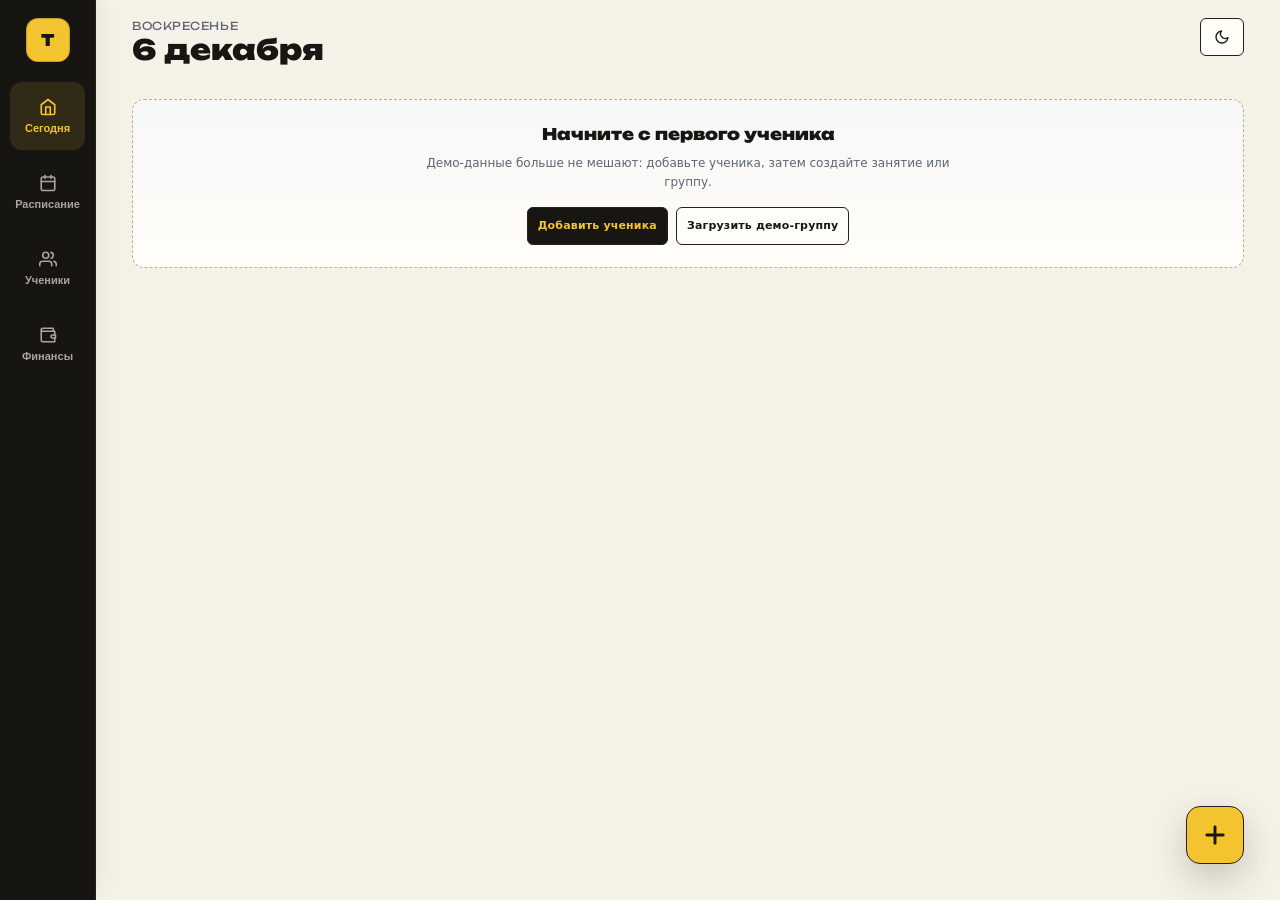
==== index.html @ cecdcc6b "Add files via upload" ====
<!DOCTYPE html>
<html lang="ru">
<head>
<meta charset="UTF-8"/>
<meta name="viewport" content="width=device-width, initial-scale=1.0"/>
<title>TutorApp</title>
<meta name="description" content="Управление репетиторством: расписание, ученики, финансы"/>
<meta name="color-scheme" content="light"/>
<meta name="theme-color" content="#fffdf2"/>
<link rel="apple-touch-icon" href="data:image/svg+xml,<svg xmlns='http://www.w3.org/2000/svg' viewBox='0 0 192 192'><rect width='192' height='192' rx='24' fill='%230a0a0a'/><text x='96' y='140' text-anchor='middle' font-size='120' font-family='sans-serif' font-weight='900' fill='%23FFE500'>T</text></svg>"/>
<link rel="icon" href="data:image/svg+xml,%3Csvg xmlns='http://www.w3.org/2000/svg' viewBox='0 0 32 32'%3E%3Crect width='32' height='32' rx='7' fill='%23181713'/%3E%3Cpath d='M9 8h14v4H9zM9 14h14v4H9zM9 20h10v4H9z' fill='%23ffd84d'/%3E%3C/svg%3E"/>
<script src="./vendor/react.production.min.js"></script>
<script src="./vendor/react-dom.production.min.js"></script>
<script>
if (location.protocol !== 'file:') {
  const manifestLink = document.createElement('link');
  manifestLink.rel = 'manifest';
  manifestLink.href = 'manifest.json';
  document.head.appendChild(manifestLink);
}
</script>
<link rel="stylesheet" href="./styles.css?v=104"/>
</head>
<body>
<div id="root"></div>
<script src="./financeLogic.js?v=2"></script>
<script src="./app.js?v=118"></script>
</body>
</html>
---- styles.css ----
﻿/* TutorApp styles. Structure: tokens/base -> components -> pages -> responsive -> commercial polish. */
@font-face {
  font-family: 'Inter';
  src: local('Segoe UI'), local('Arial');
  font-weight: 400 900;
}

/* MOBILE WEEK LAB: 3-day schedule, group matrix and closing workflow */
.mobile-lab-shell {
  display: grid;
  gap: 12px;
}
.sched-mobile > .mobile-week-table-shell,
.sched-mobile > .mobile-week-shell {
  display: none;
}
.mobile-lab-tabs {
  display: grid;
  grid-template-columns: repeat(2, minmax(0, 1fr));
  gap: 6px;
  border: var(--border);
  border-radius: 12px;
  background: var(--surface);
  padding: 4px;
}
.mobile-lab-tabs button {
  min-height: 40px;
  border: 0;
  border-radius: 8px;
  background: transparent;
  color: var(--black);
  font-family: var(--font-display);
  font-size: 11px;
  font-weight: 900;
}
.mobile-lab-tabs button.active {
  background: var(--ink);
  color: var(--yellow);
}
.mobile-lab-current,
.mobile-lab-section-head,
.mobile-lab-move-bar {
  border: var(--border);
  border-radius: 12px;
  background: var(--surface);
  box-shadow: var(--shadow-soft);
  padding: 10px;
  display: flex;
  justify-content: space-between;
  align-items: center;
  gap: 10px;
}
.mobile-lab-current span,
.mobile-lab-section-head span,
.mobile-lab-move-bar span {
  display: block;
  color: var(--text-sec);
  font-size: 9px;
  font-weight: 900;
  text-transform: uppercase;
}
.mobile-lab-current strong,
.mobile-lab-section-head strong,
.mobile-lab-move-bar strong {
  display: block;
  font-family: var(--font-display);
  font-size: 15px;
  font-weight: 900;
  line-height: 1.15;
}
.mobile-lab-current button,
.mobile-lab-section-head button,
.mobile-lab-move-bar button {
  min-height: 38px;
  border: var(--border);
  border-radius: 9px;
  background: var(--yellow);
  color: var(--black);
  box-shadow: 2px 2px 0 var(--shadow-color);
  padding: 0 10px;
  font-family: var(--font-display);
  font-size: 10px;
  font-weight: 900;
  white-space: nowrap;
}
.mobile-lab-section-head button:disabled {
  opacity: .5;
  box-shadow: none;
}
.mobile-lab-move-bar {
  position: sticky;
  top: 8px;
  z-index: 8;
  background: var(--ink);
  color: var(--yellow);
  border-color: var(--ink);
}
.mobile-lab-move-bar span,
.mobile-lab-move-bar small {
  color: color-mix(in srgb, var(--yellow) 70%, #fff);
}
.mobile-lab-move-bar small {
  display: block;
  font-size: 10px;
  font-weight: 800;
}
.mobile-lab-move-bar button {
  background: var(--surface);
  color: var(--black);
}
.mobile-lab-days,
.mobile-lab-groups,
.mobile-lab-close {
  display: grid;
  gap: 10px;
}
.mobile-lab-grid {
  display: grid;
  grid-template-columns: 38px .9fr 1.2fr .9fr;
  gap: 6px;
  align-items: stretch;
}
.mobile-lab-grid.focus-left {
  grid-template-columns: 38px 1.2fr .9fr .9fr;
}
.mobile-lab-grid.focus-right {
  grid-template-columns: 38px .9fr .9fr 1.2fr;
}
.mobile-lab-grid-corner,
.mobile-lab-time {
  display: grid;
  place-items: center;
  color: var(--text-sec);
  font-family: var(--font-display);
  font-size: 9px;
  font-weight: 900;
  min-height: 54px;
}
.mobile-lab-day-head {
  min-width: 0;
  min-height: 62px;
  border: var(--border);
  border-radius: 12px;
  background: var(--surface);
  box-shadow: 2px 2px 0 var(--shadow-color);
  padding: 6px 2px;
  display: grid;
  justify-items: center;
  align-content: center;
  gap: 1px;
  color: var(--black);
  font-family: var(--font-display);
}
.mobile-lab-day-head span {
  font-size: 8px;
  font-weight: 900;
}
.mobile-lab-day-head strong {
  font-size: 20px;
  line-height: 1;
}
.mobile-lab-day-head em {
  border-radius: 5px;
  background: color-mix(in srgb, var(--yellow) 34%, var(--surface));
  padding: 2px 5px;
  color: var(--black);
  font-size: 8px;
  font-style: normal;
  font-weight: 900;
}
.mobile-lab-day-head.today:not(.selected) {
  background: var(--bg-subtle);
}
.mobile-lab-day-head.selected {
  background: var(--ink);
  color: var(--yellow);
  border-color: var(--ink);
  box-shadow: none;
}
.mobile-lab-day-head.selected em {
  background: var(--yellow);
}
.mobile-lab-cell {
  min-height: 68px;
  border-radius: 12px;
  padding: 4px;
  border: 1.5px dashed var(--border-light);
  background: color-mix(in srgb, var(--surface) 78%, transparent);
}
.mobile-lab-cell.empty {
  display: grid;
  place-items: center;
  color: var(--text-muted);
  font-family: var(--font-display);
  font-size: 18px;
  font-weight: 900;
}
.mobile-lab-cell.empty.move-target {
  border-style: solid;
  border-color: var(--green);
  background: var(--bg-success);
  color: color-mix(in srgb, var(--green) 52%, var(--black));
  font-size: 11px;
  box-shadow: 0 0 0 2px color-mix(in srgb, var(--green) 18%, transparent);
}
.mobile-lab-plus {
  display: grid;
  place-items: center;
  width: 32px;
  height: 32px;
  border: 1.5px solid var(--border-light);
  border-radius: 9px;
  background: color-mix(in srgb, var(--surface) 80%, transparent);
}
.mobile-lab-target-label {
  display: grid;
  justify-items: center;
  gap: 2px;
  line-height: 1;
}
.mobile-lab-target-label b {
  font-family: var(--font-display);
  font-size: 11px;
  font-weight: 900;
}
.mobile-lab-target-label small {
  color: var(--text-sec);
  font-size: 8px;
  font-weight: 900;
}
.mobile-lab-cell.selected-day {
  border-color: color-mix(in srgb, var(--yellow) 72%, var(--border-light));
  background: color-mix(in srgb, var(--yellow) 8%, var(--surface));
}
.mobile-lab-cell.filled {
  display: grid;
  gap: 5px;
  align-content: start;
}
.mobile-lab-lesson {
  position: relative;
  min-width: 0;
  border: 1.5px solid color-mix(in srgb, var(--blue) 35%, var(--border-light));
  border-radius: 10px;
  background: color-mix(in srgb, var(--blue) 8%, var(--surface));
  padding: 0;
  text-align: left;
  color: var(--black);
  box-shadow: var(--shadow-soft);
  overflow: hidden;
}
.mobile-lab-lesson.group {
  background: color-mix(in srgb, var(--yellow) 11%, var(--surface));
  border-color: color-mix(in srgb, var(--yellow) 58%, var(--border-light));
}
.mobile-lab-lesson.final,
.mobile-lab-lesson.status-completed {
  background: var(--done-bg);
  border-color: color-mix(in srgb, var(--green) 36%, var(--border-light));
}
.mobile-lab-lesson.move-selected {
  outline: 2px solid var(--blue);
  outline-offset: 2px;
}
.mobile-lab-lesson-open {
  width: 100%;
  min-height: 68px;
  border: 0;
  background: transparent;
  color: inherit;
  display: block;
  padding: 8px 66px 8px 8px;
  text-align: left;
  font-family: inherit;
  cursor: pointer;
}
.mobile-lab-lesson.cell .mobile-lab-lesson-open {
  min-height: 58px;
  padding: 7px;
}
.mobile-lab-lesson.cell .mobile-lab-lesson-main b {
  -webkit-line-clamp: 2;
  font-size: 10px;
  line-height: 1.14;
  overflow-wrap: normal;
  word-break: normal;
  hyphens: none;
}
.mobile-lab-lesson.cell .mobile-lab-lesson-main span {
  display: inline-block;
  max-width: 100%;
  border: 1px solid color-mix(in srgb, var(--border-light) 55%, transparent);
  border-radius: 999px;
  padding: 2px 5px;
  background: color-mix(in srgb, var(--surface) 78%, transparent);
  font-size: 7px;
  line-height: 1.15;
  white-space: nowrap;
  overflow: hidden;
  text-overflow: ellipsis;
}
.mobile-lab-lesson-open:focus-visible {
  outline: 2px solid var(--blue);
  outline-offset: -3px;
}
.mobile-lab-lesson.agenda .mobile-lab-lesson-open {
  min-height: 78px;
  padding: 10px 78px 10px 10px;
}
.mobile-lab-lesson.agenda .mobile-lab-lesson-main b {
  -webkit-line-clamp: 3;
  font-size: 13px;
  line-height: 1.18;
}
.mobile-lab-lesson.agenda .mobile-lab-lesson-main span {
  font-size: 10px;
  margin-top: 5px;
}
.mobile-lab-lesson.agenda .mobile-lab-action {
  width: 34px;
  height: 34px;
  bottom: 8px;
}
.mobile-lab-lesson.agenda .mobile-lab-action.move {
  right: 45px;
}
.mobile-lab-lesson-main b {
  display: -webkit-box;
  -webkit-line-clamp: 2;
  -webkit-box-orient: vertical;
  overflow: hidden;
  overflow-wrap: anywhere;
  font-size: 11px;
  font-weight: 850;
  line-height: 1.12;
}
.mobile-lab-lesson-main span {
  display: block;
  color: var(--text-sec);
  font-size: 8px;
  font-weight: 850;
  line-height: 1.2;
  margin-top: 4px;
}
.mobile-lab-dots {
  display: flex;
  gap: 3px;
  margin-top: 6px;
}
.mobile-lab-lesson.cell .mobile-lab-dots {
  position: absolute;
  top: 5px;
  right: 5px;
  margin: 0;
}
.mobile-lab-lesson.cell .week-dot {
  width: 7px;
  height: 7px;
}
.mobile-lab-action {
  position: absolute;
  right: 5px;
  bottom: 5px;
  width: 30px;
  height: 30px;
  border: 1.5px solid var(--border-light);
  border-radius: 8px;
  background: var(--surface);
  color: var(--text-sec);
  display: grid;
  place-items: center;
}
.mobile-lab-action svg {
  pointer-events: none;
}
.mobile-lab-action.primary {
  background: var(--green);
  border-color: var(--ink);
  color: var(--black);
}
.mobile-lab-action.move {
  right: 39px;
}
.mobile-lab-group-list,
.mobile-lab-close-list {
  display: grid;
  gap: 9px;
}
.mobile-lab-track-title {
  display: flex;
  align-items: center;
  justify-content: space-between;
  gap: 8px;
  margin: 2px 2px -2px;
  color: var(--text-sec);
  font-family: var(--font-display);
  font-size: 9px;
  font-weight: 900;
  text-transform: uppercase;
}
.mobile-lab-track-title b {
  color: var(--black);
  font-size: 9px;
  white-space: nowrap;
}
.mobile-lab-group-card,
.mobile-lab-close-row,
.mobile-lab-empty {
  border: var(--border);
  border-radius: 14px;
  background: var(--surface);
  box-shadow: var(--shadow-soft);
}
.mobile-lab-group-card {
  padding: 10px;
  display: grid;
  gap: 8px;
}
.mobile-lab-group-card.individual {
  border-color: color-mix(in srgb, var(--blue) 34%, var(--border-light));
  background: color-mix(in srgb, var(--blue) 6%, var(--surface));
}
.mobile-lab-group-title {
  border: 0;
  background: transparent;
  padding: 0;
  text-align: left;
  display: flex;
  justify-content: space-between;
  gap: 8px;
}
.mobile-lab-group-title strong {
  font-size: 13px;
  line-height: 1.2;
}
.mobile-lab-group-title span {
  color: var(--text-sec);
  font-size: 10px;
  font-weight: 900;
  white-space: nowrap;
}
.mobile-lab-group-week {
  display: grid;
  grid-template-columns: repeat(7, minmax(46px, 1fr));
  gap: 5px;
  overflow-x: auto;
  padding-bottom: 3px;
}
.mobile-lab-group-day {
  min-height: 64px;
  border: 1.5px dashed var(--border-light);
  border-radius: 10px;
  background: color-mix(in srgb, var(--surface) 78%, transparent);
  padding: 5px;
  display: grid;
  align-content: start;
  gap: 4px;
  text-align: left;
  color: var(--black);
}
.mobile-lab-group-day.busy {
  border-style: solid;
  background: color-mix(in srgb, var(--yellow) 10%, var(--surface));
}
.mobile-lab-group-day.individual.busy {
  background: color-mix(in srgb, var(--blue) 7%, var(--surface));
  border-color: color-mix(in srgb, var(--blue) 34%, var(--border-light));
}
.mobile-lab-group-day.selected {
  border-color: var(--yellow);
}
.mobile-lab-group-day b {
  font-size: 8px;
  font-weight: 900;
}
.mobile-lab-group-day span,
.mobile-lab-group-day em {
  display: block;
  color: var(--text-sec);
  font-size: 8px;
  font-style: normal;
  font-weight: 850;
  line-height: 1.15;
}
.mobile-lab-close-row {
  padding: 10px;
  display: grid;
  grid-template-columns: 58px 56px minmax(0, 1fr);
  align-items: center;
  gap: 10px;
  text-align: left;
  color: var(--black);
}
.mobile-lab-close-row strong {
  width: 48px;
  height: 48px;
  border: 3px solid var(--green);
  border-radius: 50%;
  display: grid;
  place-items: center;
  background: var(--bg-success);
  font-family: var(--font-display);
  font-size: 11px;
  font-weight: 900;
}
.mobile-lab-close-row.todo strong {
  border-color: var(--yellow);
  background: var(--bg-subtle);
}
.mobile-lab-close-row.debt strong {
  border-color: var(--red);
  background: var(--bg-danger);
}
.mobile-lab-close-row span {
  font-family: var(--font-display);
  font-size: 12px;
  font-weight: 900;
}
.mobile-lab-close-row em {
  color: var(--text-sec);
  font-size: 12px;
  font-style: normal;
  font-weight: 800;
}
.mobile-lab-empty {
  padding: 16px;
  color: var(--text-sec);
  font-weight: 900;
  text-align: center;
}
.mobile-lab-selected-day {
  border: 1.5px solid var(--border-light);
  border-radius: 14px;
  background: color-mix(in srgb, var(--surface) 88%, var(--yellow));
  box-shadow: var(--shadow-soft);
  overflow: hidden;
}
.mobile-lab-selected-head {
  display: flex;
  align-items: center;
  justify-content: space-between;
  gap: 10px;
  padding: 10px;
  border-bottom: 1.5px solid var(--border-light);
  background: color-mix(in srgb, var(--surface) 92%, var(--yellow));
}
.mobile-lab-selected-head span {
  display: block;
  color: var(--text-sec);
  font-size: 8px;
  font-weight: 900;
  text-transform: uppercase;
}
.mobile-lab-selected-head strong {
  display: block;
  font-family: var(--font-display);
  font-size: 15px;
  font-weight: 900;
  line-height: 1.12;
}
.mobile-lab-selected-head b {
  flex: 0 0 auto;
  border: 1.5px solid var(--border-light);
  border-radius: 999px;
  background: var(--surface);
  padding: 6px 8px;
  font-family: var(--font-display);
  font-size: 10px;
  font-weight: 900;
  white-space: nowrap;
}
.mobile-lab-selected-list {
  display: grid;
  gap: 8px;
  padding: 10px;
}
.mobile-lab-selected-empty {
  width: calc(100% - 20px);
  min-height: 52px;
  margin: 10px;
  border: 1.5px dashed var(--border-light);
  border-radius: 12px;
  background: var(--surface);
  color: var(--text-sec);
  font-family: var(--font-display);
  font-size: 12px;
  font-weight: 900;
}
body[data-theme="dark"] .mobile-lab-tabs,
body[data-theme="dark"] .mobile-lab-current,
body[data-theme="dark"] .mobile-lab-section-head,
body[data-theme="dark"] .mobile-lab-group-card,
body[data-theme="dark"] .mobile-lab-close-row,
body[data-theme="dark"] .mobile-lab-empty,
body[data-theme="dark"] .mobile-lab-selected-day {
  background: var(--surface);
  border-color: var(--border-light);
}
body[data-theme="dark"] .mobile-lab-group-card.individual {
  background: color-mix(in srgb, var(--blue) 10%, var(--surface));
  border-color: color-mix(in srgb, var(--blue) 34%, var(--border-light));
}
body[data-theme="dark"] .mobile-lab-selected-head {
  background: color-mix(in srgb, var(--yellow) 9%, var(--surface));
}
body[data-theme="dark"] .mobile-lab-day-head,
body[data-theme="dark"] .mobile-lab-cell,
body[data-theme="dark"] .mobile-lab-group-day {
  color: var(--black);
}
body[data-theme="dark"] .mobile-lab-lesson {
  background: color-mix(in srgb, var(--blue) 13%, var(--surface));
  border-color: color-mix(in srgb, var(--blue) 42%, var(--border-light));
}
body[data-theme="dark"] .mobile-lab-lesson.group {
  background: color-mix(in srgb, var(--yellow) 12%, var(--surface));
  border-color: color-mix(in srgb, var(--yellow) 52%, var(--border-light));
}
body[data-theme="dark"] .mobile-lab-lesson.final,
body[data-theme="dark"] .mobile-lab-lesson.status-completed {
  background: var(--done-bg);
  border-color: color-mix(in srgb, var(--green) 45%, var(--border-light));
}
body[data-theme="dark"] .mobile-lab-action {
  background: color-mix(in srgb, var(--surface) 84%, var(--ink));
  border-color: var(--border-light);
}
body[data-theme="dark"] .mobile-lab-cell.empty.move-target {
  background: color-mix(in srgb, var(--green) 18%, var(--surface));
  color: var(--black);
}
@media(max-width:380px) {
  .mobile-lab-shell {
    gap: 10px;
  }
  .mobile-lab-grid {
    grid-template-columns: 34px .88fr 1.24fr .88fr;
    gap: 5px;
  }
  .mobile-lab-grid.focus-left {
    grid-template-columns: 34px 1.24fr .88fr .88fr;
  }
  .mobile-lab-grid.focus-right {
    grid-template-columns: 34px .88fr .88fr 1.24fr;
  }
  .mobile-lab-time,
  .mobile-lab-grid-corner {
    font-size: 8px;
  }
  .mobile-lab-day-head {
    min-height: 56px;
  }
  .mobile-lab-day-head strong {
    font-size: 18px;
  }
  .mobile-lab-cell {
    min-height: 64px;
  }
  .mobile-lab-lesson-open {
    min-height: 64px;
    padding-right: 68px;
  }
  .mobile-lab-lesson-main b {
    font-size: 10px;
  }
}
@font-face {
  font-family: 'Unbounded';
  src: url('vendor/fonts/unbounded-cyrillic.woff2') format('woff2');
  font-weight: 400 900;
  font-style: normal;
  font-display: swap;
  unicode-range: U+0301, U+0400-045F, U+0490-0491, U+04B0-04B1, U+2116;
}
@font-face {
  font-family: 'Unbounded';
  src: url('vendor/fonts/unbounded-latin.woff2') format('woff2');
  font-weight: 400 900;
  font-style: normal;
  font-display: swap;
  unicode-range: U+0000-00FF, U+0131, U+0152-0153, U+02BB-02BC, U+02C6, U+02DA, U+02DC, U+0304, U+0308, U+0329, U+2000-206F, U+20AC, U+2122, U+2191, U+2193, U+2212, U+2215, U+FEFF, U+FFFD;
}
@font-face {
  font-family: 'Martian Mono';
  src: url('vendor/fonts/martian-mono-cyrillic.woff2') format('woff2');
  font-weight: 400 800;
  font-style: normal;
  font-display: swap;
  unicode-range: U+0301, U+0400-045F, U+0490-0491, U+04B0-04B1, U+2116;
}
@font-face {
  font-family: 'Martian Mono';
  src: url('vendor/fonts/martian-mono-latin.woff2') format('woff2');
  font-weight: 400 800;
  font-style: normal;
  font-display: swap;
  unicode-range: U+0000-00FF, U+0131, U+0152-0153, U+02BB-02BC, U+02C6, U+02DA, U+02DC, U+0304, U+0308, U+0329, U+2000-206F, U+20AC, U+2122, U+2191, U+2193, U+2212, U+2215, U+FEFF, U+FFFD;
}
:root {
  color-scheme: light;
  --font-display: 'Unbounded', 'Arial Black', 'Segoe UI Semibold', 'Segoe UI', Arial, sans-serif;
  --font-body: 'Inter', system-ui, -apple-system, BlinkMacSystemFont, 'Segoe UI', Arial, sans-serif;
  --ink: #111111;
  --black: #111111;
  --white: #fffdf2;
  --yellow: #ffd83d;
  --yellow-dark: #a47b00;
  --red: #ff5a5f;
  --green: #00c781;
  --blue: #4d73ff;
  --on-yellow: #111111;
  --on-red: #ffffff;
  --on-green: #071b13;
  --on-blue: #ffffff;
  --border: 2px solid #111111;
  --shadow-color: #c8b987;
  --shadow-strong: #8f8060;
  --shadow-ink: #ffd83d;
  --shadow: 4px 4px 0 var(--shadow-color);
  --shadow-lg: 7px 7px 0 var(--shadow-color);
  --text-sec: #555a64;
  --text-muted: #858b94;
  --bg-subtle: #fff0a8;
  --bg-danger: #ffe1dd;
  --bg-success: #d6ffe6;
  --border-light: #111111;
  --border-dashed: #111111;
  --done-bg: #eeeeea;
  --done-text: #686b71;
  --surface: #ffffff;
  --focus: #4d73ff;
}
body[data-theme="dark"] {
  color-scheme: dark;
  --ink: #11141b;
  --black: #f7efe2;
  --white: #171a20;
  --yellow: #ffd45c;
  --yellow-dark: #d8a93b;
  --red: #ff6b73;
  --green: #25d08a;
  --blue: #83a7ff;
  --on-yellow: #14110a;
  --on-red: #fff7f2;
  --on-green: #061a12;
  --on-blue: #10131a;
  --border: 2px solid #e6d3a7;
  --shadow-color: #6a5830;
  --shadow-strong: #a8873b;
  --shadow-ink: #ffd45c;
  --shadow: 4px 4px 0 var(--shadow-color);
  --shadow-lg: 7px 7px 0 var(--shadow-color);
  --text-sec: #d2c7b6;
  --text-muted: #a79d8e;
  --bg-subtle: #3a321f;
  --bg-danger: #402329;
  --bg-success: #15372a;
  --border-light: #8c7b58;
  --border-dashed: #b69f6a;
  --done-bg: #2b2d33;
  --done-text: #c0b8ab;
  --surface: #252933;
  --focus: #9db8ff;
}
* { box-sizing: border-box; margin: 0; padding: 0; -webkit-tap-highlight-color: transparent; }
html {
  min-height: 100%;
  overflow-y: auto;
  overflow-x: clip;
}
body {
  font-family: var(--font-body);
  background: var(--white);
  color: var(--black);
  min-height: 100dvh;
  overflow-y: auto;
  overflow-x: clip;
  overscroll-behavior-x: none;
  overscroll-behavior-y: auto;
  touch-action: pan-y;
  -webkit-font-smoothing: antialiased;
  line-height: 1.5;
}
body[data-theme="dark"] {
  background: var(--white);
  color: var(--black);
}
h1,h2,h3 { font-family: var(--font-display); }
button, input, select, textarea, a, [role="button"] { outline: none; }
button:focus-visible,
input:focus-visible,
select:focus-visible,
textarea:focus-visible,
a:focus-visible,
[role="button"]:focus-visible {
  outline: 3px solid color-mix(in srgb, var(--focus) 55%, transparent);
  outline-offset: 2px;
}

/* NAV BAR */
.navbar {
  position: fixed; bottom: 0; left: 0; right: 0;
  display: flex; background: var(--ink);
  z-index: 100; border-top: var(--border);
}
.nav-btn {
  flex: 1; display: flex; flex-direction: column; align-items: center;
  justify-content: center; padding: 10px 4px 14px;
  color: #888; border: none; background: none; cursor: pointer;
  font-family: 'Martian Mono', monospace; font-size: 9px;
  gap: 4px; transition: color .15s;
  border-right: 1px solid #222;
}
.nav-btn:last-child { border-right: none; }
.nav-btn.active { color: var(--yellow); }
.nav-btn svg { width: 22px; height: 22px; stroke-width: 2px; }
body[data-theme="dark"] .navbar { background: #10131a; border-top-color: #5b4f35; }
body[data-theme="dark"] .nav-btn { color: #a79d8e; border-right-color: #2f3542; }
body[data-theme="dark"] .nav-btn.active { color: var(--yellow); }

/* MAIN */
.main { padding: 16px 16px 90px; max-width: 480px; margin: 0 auto; transition: opacity .2s ease; overflow-x: clip; overflow-y: visible; }

/* CARDS */
.card {
  background: var(--surface);
  border: var(--border);
  box-shadow: var(--shadow);
  border-radius: 5px;
  margin-bottom: 12px;
}
/* LESSON CARD */
.lesson-card {
  display: flex; align-items: stretch;
  border: var(--border); box-shadow: var(--shadow);
  border-radius: 5px; margin-bottom: 10px;
  background: var(--surface); overflow: hidden;
  position: relative;
  cursor: pointer; transition: transform .12s ease, box-shadow .12s ease, border-color .12s ease;
}
.lesson-card:hover { transform: translate(-1px,-1px); box-shadow: 6px 6px 0 var(--shadow-strong); }
.lesson-card:active { transform: translate(4px,4px); box-shadow: 0 0 0 var(--shadow-color); }
.lesson-time {
  min-width: 62px; display: flex; flex-direction: column; align-items: center;
  justify-content: center; background: var(--ink); color: var(--yellow);
  font-family: var(--font-display); font-size: 14px; font-weight: 700;
  padding: 12px 8px; line-height: 1.2;
}
.lesson-body { flex: 1; padding: 10px 12px; display: flex; flex-direction: column; gap: 4px; }
.lesson-name { font-family: var(--font-display); font-size: 12px; font-weight: 700; line-height: 1.3; }
.lesson-tag {
  display: inline-block; font-size: 9px; font-weight: 700;
  padding: 2px 6px; border: 1px solid color-mix(in srgb, currentColor 24%, transparent);
  border-radius: 5px; text-transform: uppercase; letter-spacing: .05em;
}
.lesson-actions { display: flex; align-items: center; padding: 0 8px; gap: 6px; }
.lesson-note-dot{
  width:9px;height:9px;border-radius:50%;background:var(--red);
  border:2px solid var(--ink);box-shadow:1px 1px 0 var(--shadow-color);flex:0 0 auto;
}
.lesson-card .lesson-note-dot{position:absolute;top:8px;right:8px}
.lesson-markers{position:absolute;top:6px;right:6px;display:flex;gap:4px;align-items:center;z-index:1}
.lesson-marker-dot{width:9px;height:9px;border-radius:50%;border:2px solid var(--ink);box-shadow:1px 1px 0 var(--shadow-color)}
.lesson-marker-note{background:var(--blue)}
.lesson-marker-conflict{background:var(--red)}
.lesson-marker-debt{background:var(--ink)}
.lesson-marker-series{background:color-mix(in srgb, var(--ink) 35%, var(--surface))}

/* BUTTONS */
.btn {
  font-family: var(--font-display); font-weight: 700;
  border: var(--border); box-shadow: var(--shadow);
  border-radius: 5px; cursor: pointer; transition: transform .1s, box-shadow .1s, background .1s;
  font-size: 12px; padding: 10px 16px; background: var(--yellow); color: var(--black);
  display: inline-flex; align-items: center; gap: 6px;
}
.btn:active { transform: translateY(1px); box-shadow: none; }
.btn-sm { font-size: 10px; padding: 6px 10px; box-shadow: 3px 3px 0 var(--shadow-color); }
.btn-sm:active { transform: translate(3px,3px); box-shadow: 0 0 0; }
.btn-red { background: var(--red); color: var(--on-red); }
.btn-green { background: var(--green); color: var(--on-green); }
.btn-black { background: var(--ink); color: var(--yellow); border-color: var(--ink); box-shadow: 3px 3px 0 var(--yellow); }
.btn-white { background: var(--white); color: var(--black); }
.btn-blue { background: var(--blue); color: var(--on-blue); }
.btn-full { width: 100%; justify-content: center; }
body[data-theme="dark"] .btn { box-shadow: var(--shadow); }
body[data-theme="dark"] .btn:not(.btn-black):not(.btn-red):not(.btn-green):not(.btn-blue):not(.btn-white) { color: var(--on-yellow); }
body[data-theme="dark"] .btn-blue { background:var(--blue); color:var(--on-blue); }
body[data-theme="dark"] .btn-red { background:var(--red); color:var(--on-red); }
body[data-theme="dark"] .btn-green { background:var(--green); color:var(--on-green); }
body[data-theme="dark"] .btn-white { background:var(--surface); color:var(--black); }
body[data-theme="dark"] .btn-black { background:var(--ink); color:var(--yellow); border-color:rgba(241,234,219,.72); box-shadow:3px 3px 0 var(--yellow); }
.btn.btn-danger-outline { color: var(--red); border-color: var(--red); }
body[data-theme="dark"] .btn.btn-white.btn-danger-outline { color: var(--red); border-color: var(--red); }
.lesson-status-group-label { margin-top: 6px; font-size: 11px; font-weight: 800; letter-spacing: .08em; text-transform: uppercase; color: var(--text-sec); }
.lesson-status-group-label:first-child { margin-top: 0; }

/* FAB */
.fab {
  position: fixed; right: 16px; bottom: 76px;
  width: 56px; height: 56px; border-radius: 12px;
  background: var(--yellow); border: var(--border);
  box-shadow: var(--shadow-lg); cursor: pointer;
  display: flex; align-items: center; justify-content: center;
  z-index: 99; transition: transform .1s, box-shadow .1s;
}
.fab:active { transform: translate(6px,6px); box-shadow: 0 0 0; }
.fab svg { width: 28px; height: 28px; stroke: var(--ink); stroke-width: 2.5; }

/* BADGE */
.badge {
  display: inline-flex; align-items: center; justify-content: center;
  font-family: var(--font-display); font-size: 9px; font-weight: 900;
  min-width: 20px; height: 20px; padding: 0 5px;
  border: var(--border); border-radius: 6px;
}
.badge-red { background: var(--red); color: var(--on-red); }
.badge-green { background: var(--green); color: var(--on-green); }
.badge-yellow { background: var(--yellow); color: var(--on-yellow); }
button.badge { cursor: pointer; appearance: none; }
.debt-message-trigger {
  box-shadow: 2px 2px 0 var(--shadow-color);
}
.debt-message-trigger:hover,
.finance-debt-open:hover,
.balance-debt-button:hover {
  transform: translate(-1px,-1px);
}
.finance-debt-open {
  appearance: none;
  border: 0;
  background: transparent;
  padding: 0;
  font-family: var(--font-display);
  font-size: 16px;
  font-weight: 900;
  color: var(--red);
  cursor: pointer;
  text-align: left;
}
.balance-debt-button {
  appearance: none;
  border: 0;
  background: transparent;
  padding: 0;
  text-align: left;
  cursor: pointer;
}

/* MODAL */
.modal-overlay {
  position: fixed; inset: 0; background: rgba(0,0,0,.6);
  z-index: 200; display: flex; align-items: flex-end; justify-content: center;
  overflow-y: auto;
  overscroll-behavior: contain;
  padding-top: max(10px, env(safe-area-inset-top));
}
.modal {
  background: var(--surface); border-top: var(--border);
  border-left: var(--border); border-right: var(--border);
  width: 100%; max-width: 480px; border-radius: 12px 12px 0 0;
  max-height: min(90dvh, calc(100dvh - 16px)); overflow-y: auto; overflow-x: hidden; padding: 20px 16px 32px;
  overscroll-behavior: contain;
  -webkit-overflow-scrolling: touch;
  touch-action: pan-y;
}
.modal-title {
  font-family: var(--font-display); font-size: 16px; font-weight: 900;
  margin-bottom: 16px; padding-bottom: 12px; border-bottom: var(--border);
}

/* INPUTS */
.input {
  width: 100%; font-family: 'Martian Mono', monospace; font-size: 14px;
  border: var(--border); border-radius: 7px; padding: 10px 12px;
  background: var(--surface); color: var(--black); outline: none;
  box-shadow: none;
}
.input:focus { background: #fff; border-color: color-mix(in srgb, var(--blue) 55%, var(--border-light)); }
body[data-theme="dark"] .input:focus { background: #303541; }
body[data-theme="dark"] .label,
body[data-theme="dark"] .stat-label {
  color: var(--text-muted);
}
.label {
  font-family: var(--font-display); font-size: 10px; font-weight: 700;
  text-transform: uppercase; letter-spacing: .05em;
  display: block; margin-bottom: 6px;
}

/* STAT CARDS */
.stat-row { display: grid; grid-template-columns: 1fr 1fr; gap: 10px; margin-bottom: 12px; }
.stat-card {
  border: var(--border); box-shadow: var(--shadow); border-radius: 8px;
  padding: 12px; background: var(--surface);
}
.stat-label { font-size: 9px; text-transform: uppercase; letter-spacing: .05em; color: #666; margin-bottom: 4px; }
.stat-value { font-family: var(--font-display); font-size: 22px; font-weight: 900; line-height: 1; }

/* PAGE TITLE */
.page-title {
  font-family: var(--font-display); font-size: 22px; font-weight: 900;
  margin-bottom: 16px; display: flex; align-items: center; justify-content: space-between;
  gap:10px; flex-wrap:wrap;
}

/* DAY SELECTOR */
.day-strip { display: flex; gap: 8px; overflow-x: auto; padding-bottom: 4px; margin-bottom: 16px; scrollbar-width: none; }
.day-strip::-webkit-scrollbar { display: none; }
.day-btn {
  min-width: 52px; flex-shrink: 0; display: flex; flex-direction: column;
  align-items: center; padding: 8px 4px; border: var(--border);
  border-radius: 8px; cursor: pointer; background: var(--surface);
  font-family: var(--font-display); transition: transform .1s, box-shadow .1s;
  box-shadow: var(--shadow);
}
.day-btn.active { background: var(--ink); color: var(--yellow); }
.day-btn:active { transform: translate(3px,3px); box-shadow: 0 0 0; }
.day-btn-name { font-size: 10px; font-weight: 700; }

/* STUDENT LIST ITEM */
.student-item {
  border: var(--border); box-shadow: var(--shadow); border-radius: 8px;
  padding: 12px; margin-bottom: 10px; background: var(--surface);
  display: flex; align-items: center; justify-content: space-between;
}

/* TOGGLE */
.toggle-row { display: flex; gap: 0; border: var(--border); border-radius: 8px; overflow: hidden; margin-bottom: 12px; background:var(--surface); }
.toggle-opt {
  flex: 1; padding: 8px; text-align: center; cursor: pointer;
  font-family: var(--font-display); font-size: 10px; font-weight: 700;
  border: none; background: var(--surface); border-right: var(--border);
  transition: background .1s;
}
.toggle-opt:last-child { border-right: none; }
.toggle-opt.active { background: var(--ink); color: var(--yellow); }

/* LESSON WEEKDAYS EDITOR (embedded in lesson editor) */
.lesson-weekdays {
  border: 1.5px solid var(--border-light); border-radius: 12px;
  background: color-mix(in srgb, var(--surface) 90%, var(--white));
  padding: 12px; margin: 2px 0;
}
.lesson-weekdays > .label { margin-bottom: 8px; }
.weekday-strip { display: grid; grid-template-columns: repeat(7, 1fr); gap: 6px; margin: 0 0 8px; }
.weekday-chip {
  display: flex; flex-direction: column; align-items: center; justify-content: center; gap: 3px;
  min-height: 58px; padding: 8px 2px; cursor: pointer;
  border: var(--border); border-radius: 9px; background: var(--surface);
  transition: background .12s, color .12s, border-color .12s;
}
.weekday-chip .wd-label { font-family: var(--font-display); font-weight: 800; font-size: 12px; }
.weekday-chip .wd-time { font-size: 9px; color: var(--text-muted); font-variant-numeric: tabular-nums; }
.weekday-chip .wd-plus { font-size: 15px; line-height: 1; color: var(--text-muted); }
.weekday-chip.active { background: var(--ink); color: var(--yellow); border-color: var(--ink); }
.weekday-chip.active .wd-time { color: var(--yellow); }
.lesson-days-hint { font-size: 11px; color: var(--text-muted); line-height: 1.45; margin: 0; }

/* CHECKBOX */
.check-row {
  display: flex; align-items: center; justify-content: space-between;
  padding: 12px; border: var(--border); border-radius: 8px;
  margin-bottom: 8px; cursor: pointer; background: var(--surface);
  box-shadow: var(--shadow);
}
.check-row.checked { background: #e8ffe8; }
body[data-theme="dark"] .check-row.checked { background: #102a16; }
.check-box {
  width: 24px; height: 24px; border: var(--border); border-radius: 3px;
  display: flex; align-items: center; justify-content: center;
  background: var(--white); flex-shrink: 0;
}
.check-box.checked { background: var(--green); }

.theme-toggle {
  min-width: 42px; height: 36px; padding: 0;
  justify-content: center;
}
body[data-theme="dark"] .card,
body[data-theme="dark"] .lesson-card,
body[data-theme="dark"] .stat-card,
body[data-theme="dark"] .student-item,
body[data-theme="dark"] .modal,
body[data-theme="dark"] .input,
body[data-theme="dark"] .toggle-opt,
body[data-theme="dark"] .check-row,
body[data-theme="dark"] .check-box,
body[data-theme="dark"] .day-btn {
  background: var(--surface);
  color: var(--black);
}
body[data-theme="dark"] .lesson-time,
body[data-theme="dark"] .toggle-opt.active,
body[data-theme="dark"] .day-btn.active {
  background: var(--ink);
  color: var(--yellow);
}
body[data-theme="dark"] .lesson-tag,
body[data-theme="dark"] .badge {
  border-color: rgba(238,230,216,.82);
}
body[data-theme="dark"] .lesson-card,
body[data-theme="dark"] .card,
body[data-theme="dark"] .stat-card,
body[data-theme="dark"] .student-item {
  box-shadow: var(--shadow);
}
body[data-theme="dark"] .modal {
  background: var(--surface);
  border-color: var(--border-light);
}
body[data-theme="dark"] .modal-overlay {
  background: rgba(4,6,10,.76);
}
body[data-theme="dark"] .input,
body[data-theme="dark"] .check-box {
  background: #1b1f27;
}
body[data-theme="dark"] .toggle-row { border-color: var(--border-light); }
body[data-theme="dark"] .fab {
  color: var(--on-yellow);
  border-color: var(--border-light);
  box-shadow: 7px 7px 0 var(--shadow-ink);
}
body[data-theme="dark"] .badge-red {
  background:var(--red);
  color:var(--on-red);
}
body[data-theme="dark"] .badge-green {
  background:var(--green);
  color:var(--on-green);
}
body[data-theme="dark"] .badge-yellow {
  background:var(--yellow);
  color:var(--on-yellow);
}

@keyframes slideDown { from { transform:translateX(-50%) translateY(-80px); opacity:0; } to { transform:translateX(-50%) translateY(0); opacity:1; } }
@keyframes fadeIn { from { opacity:0; transform:translateY(8px); } to { opacity:1; transform:translateY(0); } }
@keyframes modalPop { from { opacity:0; transform:scale(.96); } to { opacity:1; transform:scale(1); } }
@keyframes slideUp { from { transform:translateY(100%); } to { transform:translateY(0); } }
@keyframes pulse { 0%,100%{box-shadow:0 0 0 0 rgba(0,200,83,.4)} 50%{box-shadow:0 0 0 10px rgba(0,200,83,0)} }
@keyframes fabPop { from{transform:scale(0) translateY(20px);opacity:0} to{transform:scale(1) translateY(0);opacity:1} }
.timer-pulse { animation: pulse 2s infinite; }

/* в”Ђв”Ђ RESPONSIVE: PC в”Ђв”Ђ */
@media(min-width:769px){
  .navbar{position:fixed;top:0;bottom:auto;left:0;right:0;border-top:none;border-bottom:var(--border);justify-content:center;gap:0}
  .nav-btn{flex:0 0 auto;padding:14px 28px;flex-direction:row;gap:8px;font-size:11px}
  .nav-btn svg{width:18px;height:18px}
  .main{max-width:1180px;padding:76px 28px 32px}
  .fab{bottom:32px;right:32px}
  .modal-overlay{align-items:center}
  .modal{max-width:560px;border-radius:8px;border:var(--border);max-height:85vh;animation:modalPop .2s ease}
  .stat-row{grid-template-columns:repeat(4,1fr)}
  .lesson-card .lesson-actions button:not(.btn){opacity:.72;transition:opacity .15s}
  .lesson-card:hover .lesson-actions button{opacity:1}
}
@media(min-width:1025px){
  .main{max-width:1280px}
  .sched-desktop table{min-width:1080px}
  .sched-desktop td>div{min-height:112px}
  .crm-dashboard{grid-template-columns:repeat(6,1fr)}
}

/* в”Ђв”Ђ RESPONSIVE: MOBILE в”Ђв”Ђ */
@media(max-width:768px){
  .sched-desktop{display:none}
  .sched-mobile{display:block}
  .desktop-selected-day-panel{display:none}
  .btn-sm{min-height:40px;padding:10px 12px}
  .day-strip{gap:4px}
  .day-btn{min-width:40px;padding:6px 2px}
  .day-btn-name{font-size:9px}
}
@media(min-width:769px){
  .sched-mobile{display:none}
  .sched-desktop{display:block}
  .stat-card{padding:16px}
  .stat-label{font-size:11px;line-height:1.3}
  .stat-value{font-size:26px}
}

/* в”Ђв”Ђ FAB EXPANDED в”Ђв”Ђ */
.fab-overlay{position:fixed;inset:0;background:rgba(0,0,0,.35);z-index:97}
.fab-menu{position:fixed;right:16px;bottom:140px;display:flex;flex-direction:column;gap:10px;z-index:98}
@media(min-width:769px){.fab-menu{bottom:96px;right:32px}}
.fab-item{display:flex;align-items:center;gap:8px;padding:10px 16px;border-radius:4px;border:var(--border);box-shadow:var(--shadow);cursor:pointer;font-family:var(--font-display);font-size:11px;font-weight:700;white-space:nowrap}
.fab-item:nth-child(1){animation:fabPop .2s ease both;animation-delay:.0s}
.fab-item:nth-child(2){animation:fabPop .2s ease both;animation-delay:.05s}
.fab-item:nth-child(3){animation:fabPop .2s ease both;animation-delay:.1s}
.fab-item:nth-child(4){animation:fabPop .2s ease both;animation-delay:.15s}

/* в”Ђв”Ђ TIMER BANNER в”Ђв”Ђ */
.timer-banner{border:var(--border);border-radius:4px;padding:12px 16px;margin-bottom:16px;display:flex;align-items:center;gap:12px;background:var(--green);box-shadow:var(--shadow)}
.timer-bar{height:6px;background:rgba(0,0,0,.15);border-radius:3px;flex:1;overflow:hidden}
.timer-fill{height:100%;background:var(--ink);border-radius:3px;transition:width 1s linear}

/* в”Ђв”Ђ GLOBAL SEARCH в”Ђв”Ђ */
.search-overlay{position:fixed;inset:0;z-index:250;background:rgba(0,0,0,.5)}
.search-panel{position:fixed;top:0;left:0;right:0;z-index:251;background:var(--white);border-bottom:var(--border);padding:12px 16px;box-shadow:var(--shadow-lg)}
@media(min-width:769px){.search-panel{left:50%;right:auto;transform:translateX(-50%);width:600px;top:8px;border-radius:8px;border:var(--border)}}
.search-result{padding:10px 12px;border-bottom:1px solid var(--border-light);cursor:pointer;display:flex;align-items:center;gap:10px;transition:background .1s}
.search-result:hover{background:var(--bg-subtle)}

/* в”Ђв”Ђ SWIPE SCHEDULE в”Ђв”Ђ */
.sched-swipe{touch-action:auto;overflow:hidden}
.week-nav{display:flex;align-items:center;justify-content:space-between;margin-bottom:14px}
.week-title-block{text-align:center}
.week-title{font-family:var(--font-display);font-size:11px;font-weight:900}
.week-range{font-size:10px;color:var(--text-sec)}
.schedule-time-head{width:52px}
.schedule-head-weekday{font-size:10px}
.schedule-head-daynum{font-size:24px;line-height:1.05}
.schedule-grid-cell{padding:2px;vertical-align:top}
.schedule-empty-week{text-align:center;padding:32px 0;font-family:var(--font-display);font-size:12px;color:var(--text-muted);border:2.5px dashed var(--border-dashed);border-radius:4px}
.schedule-lesson-cell:not(.done):hover{transform:translateY(-2px)}
.desktop-selected-add{background:var(--yellow);color:var(--black);box-shadow:none}

/* CRM COMPONENTS */
.empty-state{
  border:1px dashed var(--border-dashed);
  border-radius:10px;
  background:color-mix(in srgb, var(--surface) 92%, var(--blue) 8%);
  padding:22px;
  text-align:center;
  margin-bottom:12px;
}
.empty-state-title{font-family:var(--font-display);font-size:14px;font-weight:900;margin-bottom:8px}
.empty-state-text{font-size:12px;color:var(--text-sec);line-height:1.6;margin-bottom:14px}
.detail-tabs{display:flex;gap:6px;overflow-x:auto;margin:0 0 14px;padding-bottom:2px;scrollbar-width:none}
.detail-tabs::-webkit-scrollbar{display:none}
.modal .detail-tabs{flex-wrap:wrap;overflow-x:visible}
.detail-tab{white-space:nowrap;border:var(--border);border-radius:999px;background:var(--surface);padding:7px 11px;font-family:var(--font-display);font-size:10px;font-weight:700;cursor:pointer;color:var(--black)}
.detail-tab.active{background:var(--ink);color:var(--yellow);border-color:var(--ink)}
.crm-dashboard{display:grid;grid-template-columns:repeat(2,1fr);gap:10px;margin-bottom:16px}
.crm-table-row{display:flex;justify-content:space-between;align-items:center;gap:10px;padding:10px 0;border-bottom:1px solid var(--border-light)}
.metric-card{
  border:var(--border);
  border-radius:10px;
  padding:12px 14px;
  box-shadow:var(--shadow);
  background:var(--surface);
  min-width:0;
}
.metric-card.accent{background:color-mix(in srgb, var(--metric-bg) 11%, var(--surface));border-color:color-mix(in srgb, var(--metric-bg) 34%, var(--border-light))}
.metric-label{font-family:var(--font-display);font-size:9px;text-transform:uppercase;letter-spacing:.05em;color:var(--text-sec);margin-bottom:5px}
.metric-value{font-family:var(--font-display);font-size:20px;font-weight:900;line-height:1;color:var(--black)}
.metric-sub{font-size:10px;color:var(--text-sec);margin-top:4px}
.finance-panel{
  border:var(--border);
  border-radius:5px;
  padding:14px;
  background:var(--surface);
  box-shadow:var(--shadow);
  margin-bottom:14px;
}
.forecast-grid{display:grid;grid-template-columns:1fr 1fr;gap:10px;margin-bottom:14px}
.forecast-card{border:var(--border);border-radius:10px;padding:14px;background:var(--surface)}
.forecast-card.good{background:var(--bg-success);border-color:color-mix(in srgb, var(--green) 35%, var(--border-light))}
.forecast-card.warn{background:var(--bg-subtle);border-color:color-mix(in srgb, var(--yellow) 45%, var(--border-light))}
.schedule-grid-wrap{overflow-x:auto;margin-left:-16px;margin-right:-16px;padding:0 16px 6px}
/* DESKTOP SCHEDULE: Дни / Группы */
.sched-desktop-modes{display:grid;grid-template-columns:repeat(2,minmax(0,1fr));gap:6px;max-width:300px;margin:0 0 14px;padding:4px;border:var(--border);border-radius:12px;background:var(--surface)}
.sched-desktop-mode{min-height:38px;border:0;border-radius:8px;background:transparent;color:var(--black);font-family:var(--font-display);font-size:12px;font-weight:900;cursor:pointer}
.sched-desktop-mode.active{background:var(--ink);color:var(--yellow)}
.sched-desktop-groups{display:flex;flex-direction:column;gap:10px}
.dg-section-title{font-family:var(--font-display);font-size:12px;font-weight:900;color:var(--text-sec);text-transform:uppercase;letter-spacing:.04em;margin:6px 2px 0;display:flex;gap:6px;align-items:center}
.dg-section-title b{color:var(--black)}
.dg-row{display:grid;grid-template-columns:200px minmax(0,1fr);gap:12px;align-items:stretch;border:var(--border);border-radius:12px;background:var(--surface);box-shadow:var(--shadow-soft);padding:12px}
.dg-name{text-align:left;border:0;background:transparent;font-family:var(--font-display);font-size:14px;font-weight:900;color:var(--black);cursor:pointer;padding:4px;line-height:1.2;align-self:center}
.dg-name:hover{color:var(--accent,var(--blue))}
.dg-week{display:grid;grid-template-columns:repeat(7,minmax(0,1fr));gap:6px}
.dg-cell{display:flex;flex-direction:column;align-items:stretch;gap:3px;min-height:64px;padding:7px 5px;border:var(--border);border-radius:8px;background:var(--bg-subtle);cursor:pointer;text-align:left;transition:background .12s,border-color .12s}
.dg-cell b{font-family:var(--font-display);font-size:10px;font-weight:900;color:var(--text-muted);text-align:center}
.dg-cell span{font-size:10px;font-weight:700;line-height:1.25;overflow:hidden;text-overflow:ellipsis;white-space:nowrap}
.dg-cell em{font-size:14px;color:var(--text-muted);text-align:center;font-style:normal}
.dg-cell.busy{background:var(--surface);border-color:color-mix(in srgb, var(--yellow) 50%, var(--border-light))}
.dg-cell.sel{border-color:var(--ink)}
.dg-cell:hover{border-color:var(--ink)}
.dg-empty{border:1.5px dashed var(--border-light);border-radius:12px;padding:16px;text-align:center;font-size:12px;color:var(--text-muted)}
.schedule-table{border-collapse:separate;border-spacing:7px;min-width:1080px;width:100%;table-layout:fixed}
.schedule-head-cell{height:64px;text-align:center;padding:9px 6px;cursor:pointer;border:var(--border);border-radius:5px;background:var(--surface);box-shadow:var(--shadow);font-family:var(--font-display);font-weight:900}
.schedule-head-cell.today{background:var(--ink);color:var(--yellow);border-color:var(--ink)}
.schedule-head-cell.selected:not(.today){background:var(--bg-subtle);border-color:color-mix(in srgb, var(--yellow) 65%, var(--border-light))}
.schedule-time-cell{text-align:right;font-family:var(--font-display);font-size:13px;font-weight:800;color:var(--text-sec);vertical-align:middle;padding-right:8px;width:64px}
.schedule-empty-cell{height:112px;border:2px dashed var(--border-dashed);border-radius:5px;cursor:pointer;background:color-mix(in srgb, var(--surface) 80%, var(--white) 20%)}
.schedule-empty-cell:hover{background:var(--bg-subtle)}
.schedule-lesson-cell{height:112px;min-height:112px;border:var(--border);border-radius:5px;padding:10px;font-size:13px;font-family:'Inter',sans-serif;font-weight:700;line-height:1.35;cursor:pointer;box-shadow:var(--shadow);display:flex;flex-direction:column;justify-content:space-between;gap:8px;position:relative;overflow:hidden;user-select:none;-webkit-user-select:none;-webkit-user-drag:element}
.schedule-lesson-cell[draggable="true"]{cursor:grab}
.schedule-lesson-cell[draggable="true"]:active{cursor:grabbing}
.schedule-lesson-cell.conflict{border-color:var(--yellow);box-shadow:0 0 0 2px color-mix(in srgb, var(--yellow) 45%, transparent), var(--shadow)}
.schedule-lesson-cell.planned.group{background:color-mix(in srgb, var(--blue) 13%, var(--surface));border-color:color-mix(in srgb, var(--blue) 38%, var(--border-light));color:var(--black)}
.schedule-lesson-cell.planned.individual{background:var(--bg-subtle);border-color:color-mix(in srgb, var(--yellow) 50%, var(--border-light));color:var(--black)}
.schedule-lesson-cell.done{background:var(--done-bg);color:var(--done-text);box-shadow:none}
.schedule-lesson-title{font-size:14px;font-weight:800;word-break:normal;overflow-wrap:anywhere;display:-webkit-box;-webkit-line-clamp:2;-webkit-box-orient:vertical;overflow:hidden}
.schedule-lesson-meta{display:flex;justify-content:space-between;align-items:center;gap:6px;font-size:10px;color:var(--text-sec);font-family:'Inter',sans-serif;font-weight:700}
.desktop-selected-day-panel{margin-top:14px;border:var(--border);border-radius:5px;background:var(--surface);box-shadow:var(--shadow);overflow:hidden}
.desktop-selected-day-head{background:var(--ink);color:var(--yellow);padding:10px 14px;display:flex;align-items:center;justify-content:space-between;gap:12px}
.desktop-selected-day-head span{display:block;font-size:9px;color:color-mix(in srgb, var(--yellow) 70%, #fff);font-weight:900;text-transform:uppercase}
.desktop-selected-day-head strong{display:block;font-family:var(--font-display);font-size:13px;font-weight:900;line-height:1.2;margin-top:2px}
.desktop-selected-day-list{display:grid;gap:10px;padding:12px}
.desktop-selected-day-list .lesson-card{margin:0}
.desktop-selected-day-list .lesson-body{display:grid;grid-template-columns:minmax(0,1fr) auto;align-content:center;column-gap:16px}
.desktop-selected-day-list .lesson-body>.lesson-name{grid-column:1}
.desktop-selected-day-list .lesson-body>div:nth-child(2){grid-column:1}
.desktop-selected-day-list .lesson-actions{grid-column:2;grid-row:1 / span 2;align-self:center;padding:0}
.desktop-selected-day-list .lesson-actions button:not(.btn){opacity:1}
.desktop-selected-empty{width:calc(100% - 24px);margin:12px;border:var(--border);border-radius:5px;background:var(--surface);box-shadow:3px 3px 0 var(--shadow-color);padding:14px;font-family:var(--font-display);font-size:11px;font-weight:900;color:var(--text-muted);cursor:pointer}
.month-calendar-shell{display:grid;gap:10px}
.month-toolbar{display:grid;grid-template-columns:42px minmax(0,1fr) 42px;align-items:center;gap:10px;margin-bottom:2px}
.month-title{min-width:0;text-align:center;font-family:var(--font-display);font-size:15px;font-weight:900;line-height:1.15}
.month-weekdays{display:grid;grid-template-columns:repeat(7,minmax(0,1fr));gap:7px}
.month-weekdays div{text-align:center;font-family:var(--font-display);font-size:10px;font-weight:900;color:var(--text-sec);padding:3px 0}
.month-grid{display:grid;grid-template-columns:repeat(7,minmax(0,1fr));gap:7px}
.month-day{height:100px;min-width:0;border:var(--border);border-radius:5px;background:var(--surface);box-shadow:var(--shadow);padding:7px;display:flex;flex-direction:column;gap:4px;position:relative;cursor:pointer;text-align:left;color:var(--black);font:inherit;overflow:hidden}
.month-day:hover{transform:translate(-1px,-1px)}
.month-day.other{opacity:.5;background:color-mix(in srgb, var(--surface) 76%, var(--border-light))}
.month-day.today:not(.selected){background:var(--bg-subtle)}
.month-day.selected{background:var(--ink);color:var(--yellow);box-shadow:none}
.month-day.busy:not(.selected){background:color-mix(in srgb, var(--blue) 6%, var(--surface))}
.month-day-head{display:flex;align-items:center;justify-content:space-between;gap:4px;font-family:var(--font-display);line-height:1}
.month-day-head strong{min-width:20px;font-size:18px;font-weight:900;line-height:1;color:inherit;letter-spacing:0}
.month-day-head span{min-width:20px;height:18px;border:1.5px solid color-mix(in srgb, var(--yellow) 60%, var(--border-light));border-radius:4px;background:color-mix(in srgb, var(--yellow) 32%, var(--surface));color:var(--black);display:flex;align-items:center;justify-content:center;font-family:var(--font-display);font-size:9px;font-weight:900;line-height:1}
.month-day-head span.final{background:color-mix(in srgb, var(--text-sec) 12%, var(--surface));color:var(--text-sec);border-color:var(--border-light)}
.month-day.selected .month-day-head span{background:var(--yellow);color:var(--black);border-color:var(--yellow)}
.month-day-lessons{display:grid;gap:4px;min-height:0}
.month-lesson-chip{height:18px;min-width:0;border:1.5px solid color-mix(in srgb, var(--month-accent, var(--blue)) 52%, var(--border-light));border-left:6px solid var(--month-accent,var(--blue));border-radius:4px;background:color-mix(in srgb, var(--month-accent, var(--blue)) 10%, var(--surface));padding:2px 4px;display:flex;align-items:center;gap:5px;color:var(--black);box-shadow:1.5px 1.5px 0 var(--shadow-color);overflow:hidden}
.month-lesson-chip.final{opacity:.72}
.month-day.selected .month-lesson-chip{background:#fff;color:var(--black);box-shadow:none;border-color:var(--yellow)}
.month-lesson-time{flex:0 0 auto;font-family:'Martian Mono',monospace;font-size:8px;font-weight:900;color:var(--text-sec)}
.month-lesson-title{flex:1 1 auto;min-width:0;overflow:hidden;text-overflow:ellipsis;white-space:nowrap;font-size:9px;font-weight:900;line-height:1.1}
.month-lesson-title-short{display:none}
.month-day-empty{margin-top:auto;font-size:9px;color:var(--text-muted);font-weight:900}
.month-day.selected .month-day-empty{color:color-mix(in srgb, var(--yellow) 65%, #fff)}
.month-day-more{margin-top:auto;font-family:var(--font-display);font-size:9px;font-weight:900;color:var(--blue)}
.month-day.selected .month-day-more{color:var(--yellow)}
.month-selected-panel{border:var(--border);border-radius:5px;box-shadow:var(--shadow);background:var(--surface);overflow:hidden;margin-top:4px}
.month-selected-header{background:var(--ink);color:var(--yellow);padding:10px 12px;display:flex;align-items:center;justify-content:space-between;gap:12px}
.month-selected-header span{display:block;font-size:9px;color:color-mix(in srgb, var(--yellow) 64%, #fff);font-weight:900;text-transform:uppercase}
.month-selected-header strong{display:block;font-family:var(--font-display);font-size:12px;font-weight:900;line-height:1.25;margin-top:2px}
.month-add-btn{border:var(--border);border-color:var(--yellow);border-radius:5px;background:var(--yellow);color:var(--black);box-shadow:none;padding:7px 10px;font-family:var(--font-display);font-size:10px;font-weight:900;white-space:nowrap;cursor:pointer}
.month-empty{padding:18px 12px;text-align:center;font-family:var(--font-display);font-size:11px;color:var(--text-muted)}
.month-agenda-row{display:grid;grid-template-columns:64px minmax(0,1fr) 148px;align-items:center;gap:11px;min-height:74px;padding:11px 12px;border-top:1.5px solid var(--border-light)}
.month-agenda-row.final{background:color-mix(in srgb, var(--border-light) 18%, var(--surface))}
.month-agenda-time{height:40px;border:var(--border);border-radius:5px;background:var(--ink);color:var(--yellow);display:flex;align-items:center;justify-content:center;font-family:var(--font-display);font-size:13px;font-weight:900}
.month-agenda-row.final .month-agenda-time{background:var(--surface);color:var(--text-sec)}
.month-agenda-main{min-width:0;display:grid;gap:6px;align-content:center}
.month-agenda-name{min-width:0;font-family:var(--font-display);font-size:12px;font-weight:900;line-height:1.25;overflow:hidden;text-overflow:ellipsis}
.month-agenda-meta{display:flex;align-items:center;gap:5px;flex-wrap:wrap}
.month-agenda-meta span{border:1px solid var(--border-light);border-radius:4px;background:var(--surface);padding:2px 6px;font-size:9px;font-weight:900;color:var(--text-sec)}
.month-agenda-meta span.status{border-color:var(--month-accent,var(--border-light));color:var(--black)}
.month-agenda-meta em{display:flex;gap:3px}
.month-agenda-actions{width:148px;display:grid;grid-template-columns:repeat(4,32px);align-items:center;justify-content:end;gap:5px}
.month-agenda-action{width:32px;height:32px;min-width:32px;min-height:32px;max-width:32px;max-height:32px;padding:0;border:0;border-radius:5px;background:transparent;color:var(--text-sec);display:flex;align-items:center;justify-content:center;cursor:pointer;overflow:hidden;line-height:1;flex:0 0 32px;align-self:center}
.month-agenda-action svg{width:15px;height:15px;display:block;flex:0 0 auto;pointer-events:none}
.month-agenda-action.primary{border:var(--border);background:var(--green);color:var(--black);box-shadow:3px 3px 0 var(--shadow-color)}
.month-agenda-action.danger{color:var(--text-muted)}
.finance-chart-panel{max-width:680px;margin-right:auto}
.finance-chart-scroll{overflow-x:auto;padding:2px 2px 0}
.finance-chart-svg{display:block;width:100%;max-width:560px;margin:0 auto}
.finance-chart-svg.weekly{max-width:480px}
.finance-chart-svg.days{max-width:520px}
.balance-trust-card{
  border:var(--border);border-radius:5px;box-shadow:var(--shadow);
  background:color-mix(in srgb, var(--yellow) 18%, var(--surface));
  padding:14px;margin-bottom:14px;display:grid;grid-template-columns:1.25fr .95fr;gap:12px;align-items:stretch;
}
.balance-trust-value{font-family:var(--font-display);font-size:22px;font-weight:900;line-height:1.05;margin:4px 0}
.balance-trust-side{display:grid;gap:7px}
.balance-trust-side>div,.balance-explain-grid>div{
  border:var(--border);border-radius:5px;background:var(--surface);padding:8px 10px;
  display:flex;justify-content:space-between;align-items:center;gap:8px;font-size:11px;
}
.balance-trust-side span,.balance-explain-grid span{color:var(--text-sec);font-size:10px;text-transform:uppercase;font-weight:800}
.balance-trust-side strong,.balance-explain-grid strong{font-family:var(--font-display);font-size:12px}
.balance-explain-panel{background:color-mix(in srgb, var(--blue) 8%, var(--surface))}
.balance-explain-grid{display:grid;grid-template-columns:repeat(3,1fr);gap:8px;margin-top:12px}
.balance-warning{margin-top:10px;border:var(--border);border-radius:5px;background:var(--bg-subtle);padding:9px 10px;font-size:11px;font-weight:700;line-height:1.5}
.balance-timeline{display:grid;gap:10px;margin-bottom:14px}
.balance-event{border:var(--border);border-radius:5px;background:var(--surface);box-shadow:var(--shadow);padding:10px 12px}
.balance-event-head{display:flex;justify-content:space-between;align-items:flex-start;gap:10px}
.balance-event-head strong{font-family:var(--font-display);font-size:12px}
.balance-event-head span{display:block;font-size:10px;color:var(--text-sec);margin-top:2px}
.balance-event-comment{font-size:11px;line-height:1.5;margin-top:7px;color:var(--text-sec)}
.balance-event-flow{font-family:'Martian Mono',monospace;font-size:10px;margin-top:7px;color:var(--text-sec)}
.balance-plus,.balance-minus{font-family:var(--font-display);font-size:12px;font-weight:900;white-space:nowrap}
.balance-plus{color:var(--green)}
.balance-minus{color:var(--red)}
.payment-helper,.balance-preview{
  border:var(--border);border-radius:5px;background:var(--bg-success);box-shadow:var(--shadow);
  padding:10px 12px;margin-bottom:12px;display:flex;justify-content:space-between;align-items:center;gap:10px;
}
.payment-helper span,.balance-preview span{display:block;font-size:10px;color:var(--text-sec);text-transform:uppercase;font-weight:800}
.payment-helper strong,.balance-preview strong{font-family:var(--font-display);font-size:12px}
.balance-preview{background:var(--bg-subtle)}
.finance-control-grid{display:grid;grid-template-columns:1fr 1fr;gap:12px;margin-bottom:14px}
.finance-trust-score{font-family:var(--font-display);font-size:34px;font-weight:900;line-height:1}
.finance-trust-metrics{
  display:grid;grid-template-columns:repeat(3,minmax(0,1fr));gap:8px;margin:12px 0 14px;
}
.finance-trust-metric{
  border:var(--border);border-radius:7px;background:var(--surface);box-shadow:var(--shadow-soft);
  padding:10px 12px;display:flex;justify-content:space-between;align-items:center;gap:10px;
}
.finance-trust-metric span{color:var(--text-sec);font-size:10px;font-weight:900;text-transform:uppercase}
.finance-trust-metric strong{font-family:var(--font-display);font-size:18px;font-weight:900}
.finance-trust-metric.ok strong{color:var(--green)}
.finance-trust-metric.danger{background:var(--bg-danger)}
.finance-trust-metric.danger strong{color:var(--red)}
.finance-mini-list{display:grid;gap:6px;margin-top:10px}
.finance-mini-row{
  width:100%;border:var(--border);border-radius:5px;background:var(--surface);padding:8px 9px;
  display:flex;justify-content:space-between;align-items:center;gap:8px;font-size:11px;cursor:pointer;text-align:left;
}
.finance-mini-row.static{cursor:default;border-width:0;border-bottom:1px solid var(--border-light);border-radius:0;padding-left:0;padding-right:0}
.finance-mini-row span{min-width:0;overflow:hidden;text-overflow:ellipsis;white-space:nowrap}
.finance-mini-row strong{font-family:var(--font-display);font-size:11px;white-space:nowrap}
.today-command-panel{border:var(--border);border-radius:5px;box-shadow:var(--shadow);background:var(--surface);padding:12px;margin-bottom:14px}
.today-command-title{font-family:var(--font-display);font-size:12px;font-weight:900;margin-bottom:9px}
.today-command-grid{display:grid;grid-template-columns:repeat(4,1fr);gap:8px}
.today-command-item{border:var(--border);border-radius:5px;background:var(--surface);padding:9px;box-shadow:3px 3px 0 var(--shadow-color);cursor:pointer;text-align:left}
.today-command-item.hot{background:var(--bg-danger)}
.today-command-item.warn{background:var(--bg-subtle)}
.today-command-item.quiet{opacity:.58}
.today-command-item:disabled{cursor:default}
.today-command-item strong{display:block;font-family:var(--font-display);font-size:20px;line-height:1}
.today-command-item span{display:block;font-size:10px;font-weight:800;line-height:1.25;margin-top:5px}
.today-stats-grid{display:grid;grid-template-columns:repeat(3,minmax(0,1fr));gap:10px;margin-bottom:12px}
.stat-card-ink{background:var(--ink);color:var(--yellow);box-shadow:4px 4px 0 var(--shadow-ink)}
.stat-card-ink .stat-label{color:color-mix(in srgb, var(--yellow) 52%, #fff)}
.stat-card-earned.has-value{background:var(--green)}
.stat-card-earned.has-value .stat-label{color:rgba(0,0,0,.6)}
.stat-card-earned.has-value .stat-value{color:#fff;font-size:20px;line-height:1.2}
.stat-card-earned.has-large .stat-value{font-size:14px}
.today-close-card{padding:12px;margin-bottom:16px}
.today-close-row{display:flex;justify-content:space-between;align-items:center;gap:10px}
.today-close-body{flex:1;min-width:0}
.today-close-text{font-size:12px;line-height:1.6}
.today-close-meta{font-size:11px;color:var(--text-sec);margin-top:4px}
.tx-cancel-btn{border:var(--border);border-radius:5px;background:var(--yellow);color:var(--black);box-shadow:2px 2px 0 var(--shadow-color);padding:5px 8px;font-family:var(--font-display);font-size:9px;font-weight:900;cursor:pointer;white-space:nowrap}
@media(min-width:769px){
  .today-command-panel{padding:16px}
  .today-command-title{font-size:16px;margin-bottom:12px}
  .today-command-grid{gap:12px}
  .today-command-item{padding:14px 12px;min-height:96px}
  .today-command-item strong{font-size:30px}
  .today-command-item span{font-size:13px;line-height:1.35}
}
.lesson-free-panel{border:var(--border);border-radius:5px;background:var(--bg-success);box-shadow:var(--shadow);padding:10px 12px;margin-bottom:14px}
.lesson-free-title{font-family:var(--font-display);font-size:10px;font-weight:900;text-transform:uppercase;margin-bottom:8px}
.lesson-free-list{display:flex;gap:7px;overflow-x:auto;padding:1px 3px 5px;margin:0 -3px}
.lesson-free-chip{border:var(--border);border-radius:5px;background:var(--surface);box-shadow:3px 3px 0 var(--shadow-color);padding:7px 9px;font-family:var(--font-display);font-size:9px;font-weight:800;white-space:nowrap;cursor:pointer}
.lesson-free-chip.active{background:var(--ink);color:var(--yellow);box-shadow:none}
.week-dot{width:7px;height:7px;border-radius:50%;border:1.5px solid var(--ink);box-shadow:.5px .5px 0 var(--shadow-color);display:inline-block}
.week-dot.homework{background:var(--yellow)}
.week-dot.note{background:var(--blue)}
.week-dot.conflict{background:var(--red)}
.week-dot.debt{background:var(--ink)}
.week-dot.series{background:color-mix(in srgb, var(--ink) 35%, var(--surface))}
.week-marker-legend{display:flex;gap:8px;flex-wrap:wrap;color:var(--text-sec);font-size:9px;font-weight:900;padding:0 2px}
.week-marker-legend span{display:flex;gap:4px;align-items:center}
.mobile-week-shell{display:grid;gap:10px}
.mobile-week-strip{display:grid;grid-template-columns:repeat(7,minmax(0,1fr));gap:4px;position:sticky;top:0;z-index:6;background:var(--white);padding:2px 0 7px}
.mobile-week-strip-day{min-width:0;height:62px;border:var(--border);border-radius:5px;background:var(--surface);box-shadow:2px 2px 0 var(--shadow-color);display:grid;grid-template-rows:auto auto auto;align-content:center;justify-items:center;gap:1px;color:var(--black);font-family:var(--font-display);cursor:pointer;padding:4px 1px;position:relative;overflow:hidden}
.mobile-week-strip-day.selected{background:var(--yellow);box-shadow:none}
.mobile-week-strip-day.today:not(.selected){background:var(--bg-subtle)}
.mobile-week-strip-day.dense::after{content:"";position:absolute;left:5px;right:5px;bottom:4px;height:3px;background:var(--ink);border-radius:3px}
.mobile-week-strip-day span{font-size:8px;font-weight:900;line-height:1}
.mobile-week-strip-day strong{font-size:17px;font-weight:900;line-height:1}
.mobile-week-strip-day em{min-width:18px;height:15px;border:1px solid color-mix(in srgb, var(--yellow) 70%, var(--border-light));border-radius:4px;background:color-mix(in srgb, var(--yellow) 28%, var(--surface));color:var(--black);display:flex;align-items:center;justify-content:center;font-style:normal;font-size:8px;font-weight:900}
.mobile-week-strip-day.selected em{background:var(--ink);color:var(--yellow)}
.mobile-week-strip-day small{font-size:7px;color:var(--text-sec);font-family:'Martian Mono',monospace;font-weight:900;line-height:1}
.mobile-selected-day{border:var(--border);border-radius:6px;background:var(--surface);box-shadow:var(--shadow);overflow:hidden}
.mobile-selected-head{background:var(--ink);color:var(--yellow);display:flex;align-items:center;justify-content:space-between;gap:10px;padding:10px}
.mobile-selected-head span{display:block;font-size:8px;color:color-mix(in srgb, var(--yellow) 70%, #fff);font-weight:900;text-transform:uppercase}
.mobile-selected-head strong{display:block;font-family:var(--font-display);font-size:12px;font-weight:900;line-height:1.25;margin-top:2px}
.mobile-selected-summary{display:flex;align-items:center;gap:7px}
.mobile-selected-summary b{font-family:var(--font-display);font-size:10px;white-space:nowrap}
.mobile-selected-summary button{width:34px;height:34px;border:var(--border);border-color:var(--yellow);border-radius:5px;background:var(--yellow);color:var(--black);font-family:var(--font-display);font-size:18px;font-weight:900;cursor:pointer}
.mobile-agenda-list{display:grid;gap:8px;padding:10px}
.mobile-agenda-card{border:var(--border);border-radius:5px;background:color-mix(in srgb, var(--yellow) 12%, var(--surface));box-shadow:3px 3px 0 var(--shadow-color);padding:8px;display:grid;grid-template-columns:52px minmax(0,1fr);gap:8px;align-items:center;cursor:pointer}
.mobile-agenda-card.individual{background:var(--bg-subtle)}
.mobile-agenda-card.final{background:color-mix(in srgb, var(--border-light) 15%, var(--surface));box-shadow:2px 2px 0 var(--shadow-color)}
.mobile-agenda-card.status-completed{background:color-mix(in srgb, var(--ink) 6%, var(--surface));border-color:color-mix(in srgb, var(--green) 26%, var(--border-light));box-shadow:2px 2px 0 var(--shadow-color)}
.mobile-agenda-time{height:44px;border:var(--border);border-radius:5px;background:var(--ink);color:var(--yellow);display:flex;align-items:center;justify-content:center;font-family:var(--font-display);font-size:12px;font-weight:900}
.mobile-agenda-card.final .mobile-agenda-time{background:var(--surface);color:var(--text-sec)}
.mobile-agenda-card.status-completed .mobile-agenda-time{background:var(--done-bg);color:var(--done-text);border-color:color-mix(in srgb, var(--green) 30%, var(--border-light))}
.mobile-agenda-body{min-width:0;display:grid;gap:5px}
.mobile-agenda-title{min-width:0;display:flex;align-items:flex-start;justify-content:space-between;gap:6px;font-family:var(--font-display);font-size:11px;font-weight:900;line-height:1.25}
.mobile-agenda-title span{min-width:0;overflow:hidden;text-overflow:ellipsis}
.mobile-agenda-title em{display:flex;gap:3px;flex:0 0 auto}
.mobile-agenda-meta{display:flex;gap:4px;flex-wrap:wrap}
.mobile-agenda-meta span{border:1px solid var(--border-light);border-radius:4px;background:var(--surface);padding:1px 5px;font-size:8px;font-weight:900;color:var(--text-sec)}
.mobile-agenda-actions{grid-column:1/-1;display:grid;grid-template-columns:repeat(4,34px);justify-content:end;gap:6px;margin-top:2px}
.mobile-agenda-main,.mobile-agenda-icon{width:34px;height:34px;border:0;border-radius:5px;background:transparent;color:var(--text-sec);display:flex;align-items:center;justify-content:center;cursor:pointer;overflow:hidden}
.mobile-agenda-main{border:var(--border);background:var(--green);color:var(--black);box-shadow:3px 3px 0 var(--shadow-color)}
.mobile-agenda-icon.danger{color:var(--red)}
.mobile-agenda-card.status-completed .mobile-agenda-icon:first-child{border:1.5px solid color-mix(in srgb, var(--green) 48%, var(--border-light));background:color-mix(in srgb, var(--green) 8%, var(--surface));color:color-mix(in srgb, var(--green) 70%, var(--done-text))}
.mobile-selected-empty{margin:10px;border:var(--border);border-radius:5px;background:var(--surface);box-shadow:3px 3px 0 var(--shadow-color);padding:14px;font-family:var(--font-display);font-size:10px;font-weight:900;color:var(--text-muted);cursor:pointer}
.finance-subject-list{display:grid;gap:10px}
.finance-subject-row{display:grid;gap:6px}
.finance-subject-head,.finance-subject-money{display:flex;justify-content:space-between;align-items:center;gap:10px}
.finance-subject-head strong{font-family:var(--font-display);font-size:12px}
.finance-subject-head span{font-size:10px;color:var(--text-sec);font-weight:800}
.finance-subject-money b{font-family:var(--font-display);font-size:13px;color:var(--green)}
.finance-subject-money span{font-family:var(--font-display);font-size:10px;color:var(--red);font-weight:900}
.finance-subject-track{height:8px;border:1px solid var(--border-light);border-radius:99px;background:var(--done-bg);overflow:hidden}
.finance-subject-track div{height:100%;background:var(--green);border-radius:99px}
.finance-page{max-width:1180px;margin:0 auto}
.finance-section-title{font-family:var(--font-display);font-size:11px;font-weight:900;line-height:1.2;margin:16px 0 10px;text-transform:uppercase;color:var(--black)}
.finance-section-title.compact{font-size:10px;margin:0 0 10px}
.finance-period-panel{
  border:var(--border);
  border-radius:10px;
  background:var(--surface);
  box-shadow:var(--shadow-soft);
  padding:10px;
  margin:0 0 14px;
  display:grid;
  gap:8px;
}
.finance-period-label{
  font-family:var(--font-display);
  font-size:10px;
  font-weight:900;
  line-height:1.2;
  text-transform:uppercase;
  color:var(--text-sec);
}
.finance-period-grid{
  display:grid;
  grid-template-columns:repeat(5,minmax(0,1fr));
  gap:7px;
}
.finance-period-btn{
  min-height:40px;
  border:1.5px solid var(--border-light);
  border-radius:8px;
  background:var(--surface);
  color:var(--black);
  font-family:var(--font-display);
  font-size:10px;
  font-weight:900;
  line-height:1.15;
  cursor:pointer;
  box-shadow:none;
}
.finance-period-btn.active{
  background:var(--ink);
  color:var(--yellow);
  border-color:var(--ink);
}
.finance-period-btn.custom.active{
  background:var(--yellow);
  color:var(--black);
  border-color:var(--yellow-dark);
}
.finance-period-custom{
  display:grid;
  grid-template-columns:1fr 1fr;
  gap:8px;
  padding-top:2px;
}
.finance-period-custom label{
  display:grid;
  gap:5px;
}
.finance-period-custom span{
  font-family:var(--font-display);
  font-size:9px;
  font-weight:900;
  color:var(--text-sec);
  text-transform:uppercase;
}
.finance-period-custom .input{
  min-height:38px;
  padding:7px 9px;
  font-size:12px;
}
.finance-insight-grid{display:grid;grid-template-columns:repeat(4,minmax(0,1fr));gap:10px;margin-bottom:14px}
.finance-insight-card{min-width:0;border:var(--border);border-radius:8px;background:var(--surface);box-shadow:var(--shadow);padding:12px;display:grid;gap:6px;align-content:start}
.finance-insight-card.hot{background:color-mix(in srgb, var(--red) 16%, var(--surface));border-color:color-mix(in srgb, var(--red) 48%, var(--border-light))}
.finance-insight-card.warn{background:color-mix(in srgb, var(--yellow) 30%, var(--surface));border-color:color-mix(in srgb, var(--yellow) 65%, var(--border-light))}
.finance-insight-card.good{background:color-mix(in srgb, var(--green) 15%, var(--surface));border-color:color-mix(in srgb, var(--green) 42%, var(--border-light))}
.finance-insight-card.info{background:color-mix(in srgb, var(--blue) 13%, var(--surface));border-color:color-mix(in srgb, var(--blue) 40%, var(--border-light))}
.finance-insight-card.quiet{background:var(--done-bg);color:var(--done-text)}
.finance-insight-label{font-family:var(--font-display);font-size:9px;font-weight:900;text-transform:uppercase;color:var(--text-sec)}
.finance-insight-value{font-family:var(--font-display);font-size:20px;font-weight:900;line-height:1;color:var(--black);overflow-wrap:anywhere}
.finance-insight-text{font-size:11px;font-weight:700;line-height:1.35;color:var(--text-sec)}
.finance-forecast-lab{display:grid;grid-template-columns:1.12fr .88fr;gap:12px;margin-bottom:14px}
.finance-forecast-hero{background:var(--ink);color:var(--yellow);border-color:var(--ink)}
.finance-forecast-hero .finance-section-title{color:var(--yellow)}
.finance-forecast-main{display:grid;gap:5px;margin-bottom:14px}
.finance-forecast-main span,.finance-cash-big span{font-size:10px;font-weight:900;text-transform:uppercase;color:var(--text-sec)}
.finance-forecast-main strong{font-family:var(--font-display);font-size:34px;font-weight:900;line-height:1;color:var(--yellow);overflow-wrap:anywhere}
.finance-forecast-main em,.finance-cash-big em{font-style:normal;font-size:11px;font-weight:800;line-height:1.35;color:color-mix(in srgb, var(--yellow) 62%, #fff)}
.finance-forecast-bars{display:grid;gap:9px}
.finance-forecast-row{display:grid;grid-template-columns:minmax(104px,1fr) minmax(120px,1.3fr) minmax(96px,.9fr);align-items:center;gap:9px}
.finance-forecast-row>div:first-child{display:grid;gap:2px;min-width:0}
.finance-forecast-row span{font-size:10px;font-weight:900;color:color-mix(in srgb, var(--yellow) 70%, #fff)}
.finance-forecast-row strong{font-family:var(--font-display);font-size:12px;font-weight:900;color:var(--yellow);white-space:nowrap}
.finance-forecast-row small{font-size:10px;font-weight:800;color:#d7ccad;line-height:1.25}
.finance-forecast-track{height:12px;border:1.5px solid color-mix(in srgb, var(--yellow) 50%, var(--ink));border-radius:99px;background:#20242c;overflow:hidden}
.finance-forecast-track i{display:block;height:100%;border-radius:99px;background:var(--yellow)}
.finance-forecast-row.good .finance-forecast-track i{background:var(--green)}
.finance-forecast-row.info .finance-forecast-track i{background:var(--blue)}
.finance-forecast-row.warn .finance-forecast-track i{background:var(--yellow)}
.finance-cash-projection{background:color-mix(in srgb, var(--green) 9%, var(--surface));border-color:color-mix(in srgb, var(--green) 35%, var(--border-light))}
.finance-cash-big{display:grid;gap:5px;margin-bottom:12px}
.finance-cash-big strong{font-family:var(--font-display);font-size:26px;font-weight:900;line-height:1;color:var(--black);overflow-wrap:anywhere}
.finance-cash-big em{color:var(--text-sec)}
.finance-week-bars{display:grid;gap:7px}
.finance-week-row{display:grid;grid-template-columns:56px minmax(0,1fr) 86px;align-items:center;gap:8px}
.finance-week-row span{font-family:var(--font-display);font-size:9px;font-weight:900;color:var(--text-sec);white-space:nowrap}
.finance-week-row>div{height:11px;border:1px solid var(--border-light);border-radius:99px;background:var(--done-bg);overflow:hidden;display:flex}
.finance-week-row i,.finance-week-row b{display:block;height:100%;min-width:0}
.finance-week-row i{background:var(--green)}
.finance-week-row b{background:var(--blue)}
.finance-week-row strong{font-family:var(--font-display);font-size:10px;font-weight:900;color:var(--black);text-align:right;white-space:nowrap}
.finance-lever-panel{grid-column:1/-1;background:color-mix(in srgb, var(--yellow) 12%, var(--surface));border-color:color-mix(in srgb, var(--yellow) 42%, var(--border-light))}
.finance-lever-list{display:grid;grid-template-columns:repeat(3,minmax(0,1fr));gap:10px}
.finance-lever-row{position:relative;min-width:0;overflow:hidden;border:1.5px solid var(--border-light);border-radius:7px;background:var(--surface);padding:10px;display:grid;gap:9px}
.finance-lever-row>div{position:relative;z-index:1;display:grid;gap:3px}
.finance-lever-row span{font-size:10px;font-weight:900;text-transform:uppercase;color:var(--text-sec)}
.finance-lever-row strong{font-family:var(--font-display);font-size:17px;font-weight:900;color:var(--black);white-space:nowrap}
.finance-lever-row small{font-size:10px;font-weight:800;color:var(--text-sec);line-height:1.3}
.finance-lever-row>i{display:block;height:10px;border-radius:99px;background:var(--blue)}
.finance-lever-row.hot>i{background:var(--red)}
.finance-lever-row.warn>i{background:var(--yellow)}
.finance-lever-row.good>i{background:var(--green)}
.finance-lever-row.quiet>i{background:var(--border-light)}
.finance-split-grid{display:grid;grid-template-columns:repeat(2,minmax(0,1fr));gap:12px;margin-bottom:14px}
.finance-goal-head{display:grid;grid-template-columns:1fr 1fr;gap:8px;margin-bottom:10px}
.finance-goal-head>div{border:1.5px solid var(--border-light);border-radius:6px;background:color-mix(in srgb, var(--surface) 86%, var(--white));padding:9px}
.finance-goal-head span{display:block;font-size:10px;font-weight:800;color:var(--text-sec);margin-bottom:3px}
.finance-goal-head strong{font-family:var(--font-display);font-size:14px;font-weight:900;color:var(--black)}
.finance-goal-meter{height:12px;border:1.5px solid var(--border-light);border-radius:99px;background:var(--done-bg);overflow:hidden}
.finance-goal-meter div{height:100%;background:linear-gradient(90deg,var(--green),var(--yellow));border-radius:99px}
.finance-goal-note{font-size:11px;font-weight:700;line-height:1.45;color:var(--text-sec);margin-top:9px}
.finance-stability-grid{display:grid;grid-template-columns:1.1fr .9fr;gap:12px;margin-bottom:14px}
.finance-cash-head{display:grid;grid-template-columns:repeat(3,minmax(0,1fr));gap:8px;margin-bottom:10px}
.finance-cash-head>div{border:1.5px solid var(--border-light);border-radius:6px;background:color-mix(in srgb, var(--surface) 86%, var(--white));padding:9px;min-width:0}
.finance-cash-head span{display:block;font-size:10px;font-weight:800;color:var(--text-sec);margin-bottom:3px}
.finance-cash-head strong{font-family:var(--font-display);font-size:13px;font-weight:900;color:var(--black);white-space:nowrap}
.finance-cash-meter{height:12px;border:1.5px solid var(--border-light);border-radius:99px;background:var(--done-bg);overflow:hidden}
.finance-cash-meter div{height:100%;background:linear-gradient(90deg,var(--red),var(--yellow),var(--green));border-radius:99px}
.finance-cash-note{font-size:11px;font-weight:800;color:var(--text-sec);line-height:1.45;margin-top:9px}
.finance-cash-note strong{font-family:var(--font-display);color:var(--black)}
.finance-dependency-panel.hot{background:color-mix(in srgb, var(--red) 11%, var(--surface));border-color:color-mix(in srgb, var(--red) 42%, var(--border-light))}
.finance-dependency-panel.warn{background:color-mix(in srgb, var(--yellow) 22%, var(--surface));border-color:color-mix(in srgb, var(--yellow) 55%, var(--border-light))}
.finance-dependency-panel.good{background:color-mix(in srgb, var(--green) 10%, var(--surface));border-color:color-mix(in srgb, var(--green) 36%, var(--border-light))}
.finance-dependency-head{display:flex;align-items:center;gap:10px;margin-bottom:10px}
.finance-dependency-head strong{font-family:var(--font-display);font-size:30px;line-height:1;color:var(--black)}
.finance-dependency-head span{font-size:11px;font-weight:800;line-height:1.35;color:var(--text-sec)}
.finance-dependency-list{display:grid;gap:8px}
.finance-dependency-row{display:grid;grid-template-columns:minmax(92px,1fr) minmax(80px,1.4fr) auto;align-items:center;gap:8px}
.finance-dependency-row span{min-width:0;overflow:hidden;text-overflow:ellipsis;white-space:nowrap;font-size:11px;font-weight:900;color:var(--black)}
.finance-dependency-row div{height:9px;border:1px solid var(--border-light);border-radius:99px;background:var(--done-bg);overflow:hidden}
.finance-dependency-row i{display:block;height:100%;background:var(--blue);border-radius:99px}
.finance-dependency-row strong{font-family:var(--font-display);font-size:10px;font-weight:900;color:var(--black);white-space:nowrap}
.finance-day-list{display:grid;gap:8px}
.finance-day-row{display:grid;grid-template-columns:32px minmax(0,1fr) 88px;align-items:center;gap:8px;font-size:11px}
.finance-day-row>span{font-family:var(--font-display);font-weight:900;color:var(--black)}
.finance-day-row>strong{font-family:var(--font-display);font-size:10px;font-weight:900;text-align:right;white-space:nowrap;color:var(--black)}
.finance-day-track{height:10px;border:1px solid var(--border-light);border-radius:99px;background:var(--done-bg);overflow:hidden}
.finance-day-track div{height:100%;background:var(--blue);border-radius:99px}
.finance-kpi-row{display:grid;grid-template-columns:minmax(0,1fr) auto auto;align-items:center;gap:8px;padding:9px 0;border-bottom:1px solid var(--border-light)}
.finance-kpi-row:last-child{border-bottom:0;padding-bottom:0}
.finance-kpi-row span{min-width:0;font-weight:800;color:var(--text-sec)}
.finance-kpi-row strong{font-family:var(--font-display);font-size:12px;font-weight:900;white-space:nowrap;color:var(--black)}
.finance-kpi-row em{font-style:normal;font-size:10px;font-weight:900;color:var(--text-muted);white-space:nowrap}
.finance-risk-list{display:grid;gap:8px}
.finance-risk-row{width:100%;border:var(--border);border-radius:6px;background:color-mix(in srgb, var(--red) 9%, var(--surface));box-shadow:3px 3px 0 var(--shadow-color);padding:10px;display:flex;align-items:center;justify-content:space-between;gap:10px;text-align:left;color:var(--black);cursor:pointer}
.finance-risk-row span{min-width:0;display:grid;gap:2px}
.finance-risk-row strong{font-family:var(--font-display);font-size:12px;font-weight:900;overflow:hidden;text-overflow:ellipsis;white-space:nowrap}
.finance-risk-row small{font-size:10px;font-weight:800;color:var(--text-sec);line-height:1.35}
.finance-risk-row em{font-style:normal;font-family:var(--font-display);font-size:10px;font-weight:900;color:var(--red);white-space:nowrap}
.schedule-lesson-finance{display:flex;justify-content:space-between;gap:6px;font-size:10px;color:var(--text-sec);font-weight:800}
.schedule-lesson-finance span{min-width:0;overflow:hidden;text-overflow:ellipsis;white-space:nowrap}
@media(min-width:769px){
  .finance-chart-panel{padding:12px 14px}
  .finance-chart-svg.weekly{max-width:420px}
  .finance-chart-svg.days{max-width:460px}
}
@media(max-width:768px){
  .balance-trust-card,.finance-control-grid{grid-template-columns:1fr}
  .balance-explain-grid{grid-template-columns:1fr}
  .finance-insight-grid{grid-template-columns:1fr 1fr}
  .finance-forecast-lab{grid-template-columns:1fr}
  .finance-forecast-row{grid-template-columns:1fr;gap:5px}
  .finance-forecast-main strong{font-size:27px}
  .finance-lever-list{grid-template-columns:1fr}
  .finance-split-grid{grid-template-columns:1fr}
  .finance-stability-grid{grid-template-columns:1fr}
  .finance-cash-head{grid-template-columns:1fr}
  .finance-dependency-row{grid-template-columns:minmax(0,1fr) 76px}
  .finance-dependency-row div{grid-column:1/-1;grid-row:2}
  .finance-dependency-row strong{grid-column:2;grid-row:1;text-align:right}
  .finance-insight-card{padding:10px;min-height:104px}
  .finance-insight-value{font-size:17px}
  .today-section-add{display:none}
  .today-stats-grid .stat-card{padding:10px 8px}
  .stat-card-earned.has-value .stat-value{font-size:14px;white-space:nowrap}
  .finance-day-row{grid-template-columns:30px minmax(0,1fr) 80px}
  .finance-kpi-row{grid-template-columns:minmax(0,1fr) auto}
  .finance-kpi-row em{grid-column:1/-1}
  .finance-risk-row{align-items:flex-start}
  .today-command-grid{grid-template-columns:1fr 1fr}
  .payment-helper,.balance-preview{display:block}
  .payment-helper .btn{margin-top:8px}
  .month-toolbar{grid-template-columns:38px minmax(0,1fr) 38px;gap:7px}
  .month-title{font-size:12px}
  .month-weekdays,.month-grid{gap:4px}
  .month-weekdays div{font-size:8px;padding:2px 0}
  .month-day{height:86px;padding:5px 4px;gap:3px;border-width:1.5px;box-shadow:2px 2px 0 var(--shadow-color)}
  .month-day-head strong{font-size:13px}
  .month-day-head span{min-width:16px;height:15px;font-size:8px;border-width:1px}
  .month-day-lessons{gap:3px}
  .month-lesson-chip{height:15px;border-left-width:4px;padding:1px 3px;gap:3px;box-shadow:none}
  .month-lesson-time{display:block;font-size:6.5px}
  .month-lesson-title{display:none}
  .month-lesson-title-short{display:block;flex:1 1 auto;min-width:0;overflow:hidden;text-overflow:ellipsis;white-space:nowrap;font-size:7px;font-weight:900;line-height:1}
  .month-day-empty{font-size:7.5px}
  .month-day-more{font-size:8px}
  .month-selected-header{align-items:stretch}
  .month-selected-header strong{font-size:10px}
  .month-add-btn{padding:7px 9px;font-size:9px}
  .month-agenda-row{grid-template-columns:52px minmax(0,1fr);gap:8px;padding:10px;min-height:86px}
  .month-agenda-time{height:38px;font-size:12px}
  .month-agenda-name{font-size:11px}
  .month-agenda-actions{grid-column:2;width:auto;justify-content:start;grid-template-columns:repeat(4,32px)}
}
body[data-theme="dark"] .navbar{background:#10131a;border-color:#5b4f35}
body[data-theme="dark"] .nav-btn{color:#a79d8e;border-right-color:#2f3542}
body[data-theme="dark"] .nav-btn.active{color:var(--yellow)}
body[data-theme="dark"] .page-title,
body[data-theme="dark"] .today-command-title,
body[data-theme="dark"] .lesson-name,
body[data-theme="dark"] .month-agenda-name,
body[data-theme="dark"] .schedule-lesson-title{color:var(--black)}
body[data-theme="dark"] .empty-state{background:#202631;color:var(--text-sec)}
body[data-theme="dark"] .metric-card.accent{background:color-mix(in srgb, var(--metric-bg) 16%, var(--surface));border-color:color-mix(in srgb, var(--metric-bg) 35%, var(--border-light))}
body[data-theme="dark"] .forecast-card.good{background:#15372a;color:var(--black)}
body[data-theme="dark"] .forecast-card.warn{background:#3a321f;color:var(--black)}
body[data-theme="dark"] .stat-card-ink{background:#10131a;color:var(--yellow);border-color:var(--yellow);box-shadow:4px 4px 0 var(--shadow-ink)}
body[data-theme="dark"] .stat-card-ink .stat-label{color:color-mix(in srgb, var(--yellow) 58%, #fff)}
body[data-theme="dark"] .stat-card-earned.has-value{background:var(--green);color:var(--on-green);box-shadow:4px 4px 0 #167a55}
body[data-theme="dark"] .stat-card-earned.has-value .stat-label{color:rgba(6,26,18,.68)}
body[data-theme="dark"] .stat-card-earned.has-value .stat-value{color:var(--on-green)}
body[data-theme="dark"] .today-command-item{background:#242a35;color:var(--black);border-color:var(--border-light);box-shadow:3px 3px 0 var(--shadow-color)}
body[data-theme="dark"] .today-command-item.hot{background:#42252a}
body[data-theme="dark"] .today-command-item.warn{background:#3a321f}
body[data-theme="dark"] .today-command-item.quiet{opacity:1;background:#20242d;color:#7f8795;border-color:#5b6372}
body[data-theme="dark"] .today-command-item.quiet strong,
body[data-theme="dark"] .today-command-item.quiet span{color:#7f8795}
body[data-theme="dark"] .today-close-meta,
body[data-theme="dark"] .lesson-free-title,
body[data-theme="dark"] .week-marker-legend,
body[data-theme="dark"] .schedule-lesson-meta,
body[data-theme="dark"] .schedule-lesson-finance{color:var(--text-sec)}
body[data-theme="dark"] .schedule-head-cell{background:var(--surface);color:var(--black);border-color:var(--border-light);box-shadow:3px 3px 0 var(--shadow-color)}
body[data-theme="dark"] .schedule-head-cell.today{background:var(--ink);color:var(--yellow);border-color:var(--yellow);box-shadow:3px 3px 0 var(--shadow-ink)}
body[data-theme="dark"] .schedule-head-cell.selected:not(.today){background:var(--bg-subtle);border-color:var(--yellow);color:var(--black)}
body[data-theme="dark"] .schedule-empty-cell{background:#1b1f27;border-color:var(--border-dashed)}
body[data-theme="dark"] .month-day{background:var(--surface);color:var(--black);border-color:var(--border-light)}
body[data-theme="dark"] .month-day.selected{background:var(--ink);color:var(--yellow);border-color:var(--yellow);box-shadow:3px 3px 0 var(--shadow-ink)}
body[data-theme="dark"] .month-day.busy:not(.selected){background:#253149}
body[data-theme="dark"] .month-day.today:not(.selected){background:var(--bg-subtle)}
body[data-theme="dark"] .month-lesson-chip{background:#253149;color:#f4f7ff;border-color:#8aa8ff}
body[data-theme="dark"] .month-day.selected .month-lesson-chip{background:#f7efe2;color:#11141b;border-color:var(--yellow)}
body[data-theme="dark"] .month-selected-panel{background:var(--surface)}
body[data-theme="dark"] .month-selected-header,
body[data-theme="dark"] .month-agenda-time{background:var(--ink);color:var(--yellow)}
body[data-theme="dark"] .month-agenda-row.final{background:#20242d}
body[data-theme="dark"] .month-agenda-meta span.status{color:var(--black)}
body[data-theme="dark"] .mobile-week-strip{background:var(--white)}
body[data-theme="dark"] .mobile-week-strip-day{background:var(--surface);color:var(--black);border-color:var(--border-light)}
body[data-theme="dark"] .mobile-week-strip-day.selected{background:var(--yellow);color:var(--on-yellow);border-color:var(--yellow)}
body[data-theme="dark"] .mobile-week-strip-day.selected em{background:var(--ink);color:var(--yellow)}
body[data-theme="dark"] .mobile-week-strip-day.today:not(.selected){background:var(--bg-subtle)}
body[data-theme="dark"] .mobile-selected-day{background:var(--surface)}
body[data-theme="dark"] .mobile-selected-head,
body[data-theme="dark"] .mobile-agenda-time{background:var(--ink);color:var(--yellow)}
body[data-theme="dark"] .mobile-agenda-card.group{background:#222016;border-color:#6f6038;color:#f1e8d5}
body[data-theme="dark"] .mobile-agenda-card.individual{background:var(--bg-subtle)}
body[data-theme="dark"] .mobile-agenda-meta span{background:#1b1f27;color:var(--text-sec);border-color:var(--border-light)}
body[data-theme="dark"] .schedule-lesson-cell.planned.group{background:#253149;border-color:#8aa8ff;color:#f4f7ff}
body[data-theme="dark"] .schedule-lesson-cell.planned.individual{background:var(--bg-subtle);border-color:#d8bc68;color:#fff2bd}
body[data-theme="dark"] .schedule-lesson-meta{color:#c5bcad}
@media(min-width:1025px){
  .crm-dashboard{grid-template-columns:repeat(6,1fr)}
}

@media(prefers-reduced-motion:reduce){*,*::before,*::after{animation-duration:.01ms;transition-duration:.01ms}}

/* DESIGN SYSTEM OVERRIDES */
:root {
  --ink: #171613;
  --black: #171613;
  --white: #f5f1e7;
  --surface: #fffdf8;
  --surface-2: #f8f5ee;
  --yellow: #f4c430;
  --red: #e85257;
  --green: #0abf7b;
  --blue: #3f6ee8;
  --line: #242119;
  --line-soft: #d7cdb9;
  --shadow-color: rgba(62, 52, 34, .18);
  --shadow-strong: rgba(62, 52, 34, .26);
  --shadow-ink: rgba(244, 196, 48, .35);
  --shadow: 0 10px 22px rgba(52, 43, 26, .13);
  --shadow-lg: 0 18px 44px rgba(52, 43, 26, .18);
  --border: 1.5px solid var(--line);
  --border-light: #d8cfbf;
  --border-dashed: #b8ad9a;
  --text-sec: #5d6572;
  --text-muted: #8a9099;
  --bg-subtle: #faf3da;
  --bg-danger: #ffe3e1;
  --bg-success: #dff8ec;
  --done-bg: #ede9df;
  --done-text: #6d7178;
  --focus: #3f6ee8;
  --radius-sm: 6px;
  --radius-md: 8px;
  --radius-lg: 12px;
}
body[data-theme="dark"] {
  color-scheme: dark;
  --ink: #f6ead2;
  --black: #f6ead2;
  --white: #14171d;
  --surface: #20242c;
  --surface-2: #181c23;
  --yellow: #f6c94c;
  --red: #ff6b72;
  --green: #24d08a;
  --blue: #8ba8ff;
  --line: rgba(215, 197, 154, .55);
  --line-soft: #4c5260;
  --shadow-color: rgba(0,0,0,.28);
  --shadow-strong: rgba(0,0,0,.38);
  --shadow-ink: rgba(246, 201, 76, .28);
  --shadow: 0 10px 26px rgba(0,0,0,.22);
  --shadow-lg: 0 18px 48px rgba(0,0,0,.34);
  --border: 1.5px solid var(--line);
  --border-light: #565d6b;
  --border-dashed: #77715d;
  --text-sec: #c8bfaf;
  --text-muted: #948d82;
  --bg-subtle: #3d3420;
  --bg-danger: #40262b;
  --bg-success: #18382b;
  --done-bg: #2b3039;
  --done-text: #b8b1a6;
}
body {
  font-family: 'Inter', system-ui, -apple-system, BlinkMacSystemFont, 'Segoe UI', sans-serif;
  background:
    linear-gradient(180deg, color-mix(in srgb, var(--white) 94%, var(--surface)) 0, var(--white) 360px),
    var(--white);
  color: var(--black);
}
h1,h2,h3,.page-title,.metric-value,.stat-value {
  letter-spacing: 0;
}
.main {
  max-width: 1180px;
  padding: 18px 16px 92px;
}
.page-title {
  font-size: clamp(24px, 2.1vw, 34px);
  line-height: 1.05;
  margin: 8px 0 22px;
  letter-spacing: -.01em;
}
.navbar {
  background: color-mix(in srgb, var(--ink) 96%, #000);
  border-color: color-mix(in srgb, var(--line) 70%, transparent);
  box-shadow: 0 -10px 26px rgba(0,0,0,.08);
}
.nav-btn {
  color: #a9a59b;
  font-family: 'Inter', sans-serif;
  font-size: 11px;
  font-weight: 700;
  border-right-color: rgba(255,255,255,.1);
}
.nav-btn.active {
  color: var(--yellow);
}
.nav-btn svg {
  stroke-width: 2.15px;
}
.btn,
.fab-item,
.day-btn,
.toggle-row,
.toggle-opt,
.input,
.card,
.lesson-card,
.student-item,
.stat-card,
.metric-card,
.finance-panel,
.month-day,
.month-selected-panel,
.mobile-selected-day,
.today-command-panel,
.today-command-item,
.today-close-card,
.schedule-head-cell,
.schedule-lesson-cell,
.schedule-empty-cell,
.desktop-selected-day-panel,
.mobile-week-strip-day,
.mobile-agenda-card,
.modal {
  border-radius: var(--radius-md);
}
.card,
.lesson-card,
.student-item,
.stat-card,
.metric-card,
.finance-panel,
.month-day,
.month-selected-panel,
.mobile-selected-day,
.today-command-panel,
.today-command-item,
.today-close-card,
.schedule-head-cell,
.schedule-lesson-cell,
.desktop-selected-day-panel,
.mobile-week-strip-day,
.mobile-agenda-card,
.modal {
  box-shadow: var(--shadow);
  border-color: var(--line-soft);
}
.btn,
.fab,
.fab-item {
  box-shadow: var(--shadow);
  border-color: var(--line);
}
.btn {
  min-height: 38px;
  border-radius: var(--radius-sm);
  font-size: 11px;
  letter-spacing: 0;
}
.btn:hover,
.lesson-card:hover,
.month-day:hover {
  transform: translateY(-1px);
  box-shadow: var(--shadow-lg);
}
.btn:active,
.lesson-card:active {
  transform: translateY(0);
  box-shadow: var(--shadow);
}
.btn-black,
.toggle-opt.active,
.day-btn.active {
  background: var(--ink);
  color: var(--yellow);
}
.btn-white,
.toggle-opt,
.day-btn {
  background: var(--surface);
}
.input {
  font-family: 'Inter', sans-serif;
  font-size: 14px;
  border-color: var(--line-soft);
  box-shadow: inset 0 1px 0 rgba(255,255,255,.4);
}
.input:focus {
  background: var(--surface);
}
.toggle-row {
  border-color: var(--line);
  background: var(--surface);
  padding: 3px;
  gap: 3px;
}
.toggle-opt {
  border: 0;
  border-radius: 5px;
  font-size: 11px;
}
.badge,
.lesson-tag {
  border-radius: 5px;
  font-family: 'Inter', sans-serif;
  letter-spacing: 0;
}
.stat-card,
.metric-card,
.finance-insight-card {
  background: var(--surface);
}
.stat-label,
.metric-label,
.finance-insight-label {
  font-family: 'Inter', sans-serif;
  letter-spacing: .02em;
  color: var(--text-sec);
}
.stat-value,
.metric-value,
.finance-insight-value {
  color: var(--black);
  line-height: 1.05;
}
.stat-card-ink {
  background: var(--ink);
  color: var(--yellow);
  border-color: var(--ink);
}
.stat-card-earned.has-value {
  background: var(--green);
  color: var(--on-green);
}
.stat-card-earned.has-value .stat-value {
  color: var(--on-green);
}
.today-command-panel,
.today-close-card,
.finance-panel,
.desktop-selected-day-panel,
.month-selected-panel {
  background: var(--surface);
}
.today-command-title,
.finance-section-title,
.desktop-selected-day-head strong,
.mobile-selected-head strong {
  letter-spacing: 0;
}
.today-command-grid {
  grid-template-columns: repeat(4, minmax(0,1fr));
}
.today-command-item {
  min-height: 84px;
  border-color: var(--line-soft);
}
.today-command-item strong {
  font-family: var(--font-display);
  font-size: 26px;
  line-height: 1;
}
.today-command-item span {
  font-size: 12px;
  line-height: 1.25;
}
.today-command-item.quiet {
  opacity: .62;
  background: var(--surface-2);
}
.lesson-card {
  overflow: hidden;
  border-color: var(--line-soft);
}
.lesson-time {
  min-width: 72px;
  background: var(--ink);
  color: var(--yellow);
}
.lesson-name {
  font-size: 14px;
}
.lesson-actions {
  align-items: center;
}
.student-item {
  border-color: var(--line-soft);
  min-height: 84px;
}
.crm-dashboard {
  gap: 12px;
}
.finance-page {
  max-width: 1180px;
}
.finance-section-title {
  font-size: 12px;
  margin: 20px 0 10px;
}
.finance-forecast-hero {
  background: #151515;
  border-color: #151515;
}
body[data-theme="dark"] .finance-forecast-hero {
  background: #10131a;
}
.finance-cash-projection,
.finance-lever-panel,
.finance-dependency-panel.good,
.finance-insight-card.good {
  background: color-mix(in srgb, var(--green) 10%, var(--surface));
}
.finance-insight-card.warn,
.finance-lever-panel {
  background: color-mix(in srgb, var(--yellow) 16%, var(--surface));
}
.finance-insight-card.hot,
.finance-dependency-panel.hot {
  background: color-mix(in srgb, var(--red) 12%, var(--surface));
}
.schedule-grid-wrap {
  padding-bottom: 12px;
}
.schedule-table {
  border-spacing: 8px;
}
.schedule-head-cell {
  height: 70px;
  background: var(--surface);
  border-color: var(--line-soft);
}
.schedule-head-cell.today,
.schedule-head-cell.selected:not(.today) {
  background: var(--ink);
  color: var(--yellow);
  border-color: var(--ink);
}
.schedule-lesson-cell {
  height: 118px;
  min-height: 118px;
  border-color: var(--line-soft);
  transition: transform .12s ease, box-shadow .12s ease;
}
.schedule-lesson-cell.planned.group {
  background: color-mix(in srgb, var(--blue) 9%, var(--surface));
  border-color: color-mix(in srgb, var(--blue) 44%, var(--line-soft));
}
.schedule-lesson-cell.planned.individual {
  background: color-mix(in srgb, var(--yellow) 17%, var(--surface));
  border-color: color-mix(in srgb, var(--yellow) 50%, var(--line-soft));
}
.schedule-lesson-cell.done {
  background: var(--done-bg);
  border-color: var(--border-light);
}
.schedule-lesson-title {
  font-size: 14px;
  line-height: 1.25;
}
.month-day {
  border-color: var(--line-soft);
}
.month-day.selected {
  background: var(--ink);
  color: var(--yellow);
}
.month-lesson-chip {
  box-shadow: none;
  border-radius: 5px;
}
.mobile-week-strip {
  padding-top: 4px;
  background: color-mix(in srgb, var(--white) 94%, transparent);
  backdrop-filter: blur(10px);
}
.mobile-week-strip-day {
  border-color: var(--line-soft);
}
.mobile-selected-head,
.desktop-selected-day-head,
.month-selected-header {
  background: var(--ink);
  color: var(--yellow);
}
.modal-overlay {
  background: rgba(13, 13, 13, .48);
  backdrop-filter: blur(3px);
}
.modal {
  border-color: var(--line-soft);
  background: var(--surface);
}
.fab {
  width: 58px;
  height: 58px;
  border-radius: 14px;
}
@media(min-width:1025px) {
  .navbar {
    top: 0;
    right: auto;
    bottom: 0;
    left: 0;
    width: 96px;
    flex-direction: column;
    justify-content: flex-start;
    padding: 18px 10px;
    gap: 8px;
    border-right: var(--border);
    border-bottom: 0;
    border-top: 0;
  }
  .navbar::before {
    content: "T";
    width: 42px;
    height: 42px;
    margin: 0 auto 12px;
    border-radius: 12px;
    background: var(--yellow);
    color: #171613;
    display: grid;
    place-items: center;
    font-family: var(--font-display);
    font-weight: 900;
    border: 1.5px solid rgba(0,0,0,.2);
  }
  .nav-btn {
    width: 100%;
    min-height: 68px;
    flex: 0 0 auto;
    flex-direction: column;
    padding: 10px 4px;
    gap: 6px;
    border-right: 0;
    border-radius: 12px;
  }
  .nav-btn.active {
    background: rgba(244,196,48,.12);
  }
  .main {
    max-width: 1320px;
    margin-left: 96px;
    padding: 34px 36px 42px;
  }
  .page-title {
    margin-top: 0;
  }
  .fab {
    right: 36px;
    bottom: 36px;
  }
  .fab-menu {
    right: 36px;
    bottom: 108px;
  }
}
@media(max-width:768px) {
  .main {
    padding: 14px 16px 92px;
  }
  .page-title {
    font-size: 25px;
    margin-bottom: 18px;
  }
  .today-command-grid,
  .finance-insight-grid {
    grid-template-columns: 1fr 1fr;
  }
  .today-command-item {
    min-height: 78px;
  }
  .today-command-item strong {
    font-size: 24px;
  }
  .lesson-time {
    min-width: 68px;
  }
  .navbar {
    border-top: 1px solid rgba(255,255,255,.12);
  }
}

/* MODALS */
.modal {
  width: min(100%, 560px);
  padding: 0;
  max-height: min(88dvh, calc(100dvh - 28px));
  overflow-y: auto;
  overflow-x: hidden;
  overscroll-behavior: contain;
  -webkit-overflow-scrolling: touch;
  touch-action: pan-y;
  scrollbar-gutter: stable;
}
.modal-head {
  display: flex;
  justify-content: space-between;
  align-items: center;
  position: sticky;
  top: 0;
  z-index: 2;
  background: color-mix(in srgb, var(--surface) 96%, transparent);
  backdrop-filter: blur(10px);
  padding: 18px 18px 14px;
  border-bottom: 1px solid var(--border-light);
  margin-bottom: 0;
}
.modal-title {
  font-size: 18px;
  line-height: 1.15;
  margin: 0;
  padding: 0;
  border: 0;
}
.modal-close {
  width: 36px;
  height: 36px;
  border-radius: var(--radius-sm);
  display: grid;
  place-items: center;
  border: 1px solid var(--line-soft);
  background: var(--surface);
  cursor: pointer;
  padding: 0;
  color: var(--text-sec);
  box-shadow: none;
}
.modal-close:hover {
  background: var(--surface-2);
  color: var(--black);
}
.modal-close:focus-visible {
  outline: 2px solid color-mix(in srgb, var(--yellow) 72%, var(--line));
  outline-offset: 2px;
}
.modal > form,
.modal > .empty-state,
.modal > .card,
.modal > .detail-tabs,
.modal > div:not(.modal-head),
.modal > form + * {
  margin-left: 18px;
  margin-right: 18px;
}
/* Detail-style modals render bare divs (no <form>), so they miss the form's
   bottom padding and the last block sits flush against the modal edge. */
.modal > div:not(.modal-head):last-child,
.modal > .empty-state:last-child,
.modal > button:last-child {
  margin-bottom: max(22px, env(safe-area-inset-bottom));
}
.modal > form:last-child {
  padding-bottom: max(20px, env(safe-area-inset-bottom));
}
.modal > form {
  padding: 18px 0 20px;
  display: grid;
  gap: 14px;
}
.modal > .empty-state,
.modal > .card {
  margin-top: 18px;
  margin-bottom: 18px;
}
.form-field {
  display: grid;
  gap: 7px;
  margin: 0;
}
.form-field .label {
  margin-bottom: 0;
  color: var(--text-sec);
}
.modal .toggle-row {
  margin-bottom: 14px;
}
.modal .card {
  box-shadow: none;
  border-color: var(--border-light);
}
.modal .check-row {
  box-shadow: none;
}
.payment-helper,
.balance-preview {
  border: 1px solid color-mix(in srgb, var(--green) 42%, var(--border-light));
  box-shadow: none;
  border-radius: var(--radius-md);
}
.balance-preview {
  border-color: color-mix(in srgb, var(--yellow) 48%, var(--border-light));
}
.modal-actions {
  display: flex;
  gap: 10px;
  position: sticky;
  bottom: 0;
  z-index: 2;
  background: color-mix(in srgb, var(--surface) 96%, transparent);
  backdrop-filter: blur(10px);
  padding-top: 12px;
  margin-top: 2px;
  margin-bottom: 0;
}
.modal-actions.vertical {
  display: grid;
}
.lesson-edit-actions {
  display: grid;
  grid-template-columns: 1fr 1fr;
}
.lesson-edit-actions .lesson-edit-delete {
  grid-column: 1 / -1;
}
.student-profile-modal {
  width: min(100%, 980px);
}
.student-profile-form {
  gap: 16px;
}
.student-profile-hero {
  display: grid;
  grid-template-columns: minmax(0, 1fr) 150px;
  gap: 16px;
  align-items: end;
  border: var(--border);
  border-radius: var(--radius-md);
  background: color-mix(in srgb, var(--yellow) 10%, var(--surface));
  padding: 16px;
}
.student-profile-hero span,
.profile-side-title,
.profile-mini-card span,
.profile-section h3,
.profile-toggle b {
  font-family: var(--font-display);
  font-weight: 900;
}
.student-profile-hero span {
  display: block;
  color: var(--text-sec);
  font-size: 10px;
  margin-bottom: 5px;
}
.student-profile-hero h2 {
  margin: 0;
  font-family: var(--font-display);
  font-size: clamp(26px, 5vw, 42px);
  line-height: 1;
}
.student-profile-hero p {
  margin: 8px 0 0;
  color: var(--text-sec);
  font-size: 13px;
  line-height: 1.45;
}
.student-profile-progress {
  display: grid;
  gap: 8px;
}
.student-profile-progress strong {
  font-family: var(--font-display);
  font-size: 28px;
  line-height: 1;
  text-align: right;
}
.student-profile-progress div {
  height: 12px;
  border: 1.5px solid var(--line);
  border-radius: 999px;
  overflow: hidden;
  background: var(--surface);
}
.student-profile-progress i {
  display: block;
  height: 100%;
  border-radius: 999px;
  background: var(--green);
}
.student-profile-layout {
  display: grid;
  grid-template-columns: 220px minmax(0, 1fr);
  gap: 14px;
  align-items: start;
}
.student-profile-side {
  position: sticky;
  top: 76px;
  display: grid;
  gap: 8px;
}
.profile-side-title {
  font-size: 12px;
}
.profile-check,
.profile-mini-card,
.profile-section {
  border: 1.5px solid var(--border-light);
  border-radius: var(--radius-md);
  background: var(--surface);
}
.profile-check {
  display: flex;
  align-items: center;
  gap: 8px;
  min-height: 36px;
  padding: 8px 10px;
  color: var(--text-sec);
}
.profile-check span {
  width: 18px;
  height: 18px;
  display: grid;
  place-items: center;
  border-radius: 999px;
  border: 1px solid var(--border-light);
  font-size: 11px;
}
.profile-check b {
  font-size: 11px;
}
.profile-check.done {
  color: var(--black);
  background: color-mix(in srgb, var(--green) 12%, var(--surface));
}
.profile-mini-card {
  padding: 10px;
}
.profile-mini-card span {
  display: block;
  color: var(--text-sec);
  font-size: 9px;
  margin-bottom: 5px;
}
.profile-mini-card strong {
  display: block;
  font-family: var(--font-display);
  font-size: 13px;
  line-height: 1.25;
}
.student-profile-main {
  display: grid;
  gap: 12px;
}
.profile-section {
  padding: 14px;
}
.profile-section h3 {
  margin: 0 0 12px;
  font-size: 15px;
}
.profile-grid.two {
  display: grid;
  grid-template-columns: repeat(2, minmax(0, 1fr));
  gap: 10px;
}
.profile-subject-grid,
.profile-toggle-grid {
  display: grid;
  grid-template-columns: repeat(2, minmax(0, 1fr));
  gap: 8px;
}
.profile-rate-list {
  display: grid;
  gap: 8px;
  margin-top: 10px;
}
.profile-rate-list > div {
  display: grid;
  grid-template-columns: 120px minmax(0, 1fr);
  gap: 8px;
  align-items: center;
}
.profile-rate-list span {
  font-family: var(--font-display);
  font-size: 11px;
  font-weight: 900;
}
.profile-rate-list .input {
  padding: 7px 9px;
}
.profile-toggle {
  display: flex;
  align-items: center;
  gap: 8px;
  min-height: 42px;
  border: 1.5px solid var(--border-light);
  border-radius: var(--radius-sm);
  background: var(--surface);
  color: var(--black);
  padding: 8px 10px;
  cursor: pointer;
  text-align: left;
}
.profile-toggle.active {
  border-color: var(--yellow-dark);
  background: color-mix(in srgb, var(--yellow) 18%, var(--surface));
}
.profile-toggle span {
  width: 18px;
  height: 18px;
  display: grid;
  place-items: center;
  border-radius: 999px;
  background: var(--bg-subtle);
  font-size: 11px;
}
.profile-toggle b {
  font-size: 10px;
}
.profile-link-preview {
  margin-top: 10px;
  border: 1.5px dashed var(--border-dashed);
  border-radius: var(--radius-sm);
  background: var(--bg-subtle);
  color: var(--text-sec);
  padding: 9px 10px;
  font-size: 11px;
  line-height: 1.45;
  overflow-wrap: anywhere;
}
.profile-actions {
  margin-left: 0;
  margin-right: 0;
}
.attendance-flow-modal {
  width: min(100%, 720px);
}
.attendance-flow-hero {
  display: grid;
  grid-template-columns: minmax(0, 1fr) 220px;
  gap: 12px;
  align-items: stretch;
  border: var(--border);
  border-radius: var(--radius-md);
  background: color-mix(in srgb, var(--yellow) 10%, var(--surface));
  padding: 14px;
  margin-bottom: 14px;
}
.attendance-flow-hero span,
.attendance-flow-kpis span,
.attendance-flow-section h3 {
  font-family: var(--font-display);
  font-weight: 900;
}
.attendance-flow-hero span,
.attendance-flow-kpis span {
  display: block;
  color: var(--text-sec);
  font-size: 10px;
}
.attendance-flow-hero strong {
  display: block;
  margin-top: 5px;
  font-family: var(--font-display);
  font-size: 21px;
  line-height: 1.15;
}
.attendance-flow-hero p {
  margin: 6px 0 0;
  color: var(--text-sec);
  font-size: 12px;
}
.attendance-flow-kpis {
  display: grid;
  grid-template-columns: 1fr 1fr;
  gap: 8px;
}
.attendance-flow-kpis > div {
  border: 1.5px solid var(--border-light);
  border-radius: var(--radius-sm);
  background: var(--surface);
  padding: 10px;
}
.attendance-flow-kpis b {
  display: block;
  margin-top: 6px;
  font-family: var(--font-display);
  font-size: 18px;
  line-height: 1;
}
.attendance-flow-form {
  gap: 12px;
}
.modal > form.attendance-flow-form {
  padding-bottom: 20px;
}
.attendance-quick-panel {
  border: var(--border);
  border-radius: var(--radius-md);
  background: color-mix(in srgb, var(--green) 8%, var(--surface));
  padding: 12px;
  display: grid;
  gap: 10px;
}
.attendance-flow-section-head {
  display: flex;
  align-items: flex-start;
  justify-content: space-between;
  gap: 12px;
}
.attendance-flow-section-head span,
.attendance-flow-section-head strong,
.attendance-flow-section-head b {
  font-family: var(--font-display);
  font-weight: 900;
}
.attendance-flow-section-head span {
  display: block;
  color: var(--text-sec);
  font-size: 10px;
  margin-bottom: 3px;
}
.attendance-flow-section-head strong {
  display: block;
  color: var(--black);
  font-size: 15px;
  line-height: 1.2;
}
.attendance-flow-section-head b {
  flex: 0 0 auto;
  border: 1.5px solid var(--border-light);
  border-radius: 999px;
  background: var(--surface);
  padding: 6px 9px;
  color: var(--black);
  font-size: 10px;
  white-space: nowrap;
}
.attendance-quick-actions,
.attendance-close-meter {
  display: flex;
  flex-wrap: wrap;
  gap: 7px;
}
.attendance-close-meter span {
  border: 1.5px solid var(--border-light);
  border-radius: 999px;
  background: var(--surface);
  padding: 5px 8px;
  color: var(--text-sec);
  font-size: 10px;
  font-weight: 800;
}
.attendance-presence-list {
  display: grid;
  gap: 7px;
}
.attendance-presence-row {
  width: 100%;
  border: 1.5px solid var(--border-light);
  border-radius: var(--radius-sm);
  background: var(--surface);
  color: var(--black);
  min-height: 54px;
  padding: 9px 10px;
  display: grid;
  grid-template-columns: minmax(0, 1fr) auto;
  gap: 10px;
  align-items: center;
  text-align: left;
  cursor: pointer;
}
.attendance-presence-row.active {
  border-color: var(--green);
  background: color-mix(in srgb, var(--green) 12%, var(--surface));
}
.attendance-presence-row strong,
.attendance-presence-row small {
  display: block;
}
.attendance-presence-row strong {
  font-family: var(--font-display);
  font-size: 12px;
  line-height: 1.25;
}
.attendance-presence-row small {
  margin-top: 3px;
  color: var(--text-sec);
  font-size: 10px;
  line-height: 1.35;
}
.attendance-presence-row i {
  border: 1.5px solid var(--border-light);
  border-radius: 999px;
  background: var(--bg-subtle);
  padding: 5px 8px;
  font-family: var(--font-display);
  font-size: 9px;
  font-style: normal;
  font-weight: 900;
}
.attendance-presence-row.active i {
  background: var(--green);
  color: #fff;
  border-color: var(--green);
}
.attendance-flow-step {
  display: flex;
  align-items: center;
  justify-content: space-between;
  gap: 8px;
  margin: 2px 0 -4px;
}
.attendance-flow-step h3 {
  margin: 0;
  font-family: var(--font-display);
  font-size: 13px;
  line-height: 1.25;
}
.attendance-flow-modal .modal-actions {
  position: sticky;
  bottom: -1px;
  z-index: 5;
  background: var(--surface);
  backdrop-filter: none;
  padding-top: 10px;
  padding-bottom: 10px;
  border-top: 1.5px solid var(--border-light);
}
.attendance-flow-section {
  border: 1.5px solid var(--border-light);
  border-radius: var(--radius-md);
  background: var(--surface);
  padding: 12px;
}
.attendance-flow-section h3 {
  margin: 0 0 10px;
  font-size: 14px;
}
.attendance-parent-preview {
  border: 1.5px solid color-mix(in srgb, var(--yellow) 74%, var(--border-light));
  border-radius: var(--radius-md);
  background: color-mix(in srgb, var(--yellow) 13%, var(--surface));
  padding: 12px;
}
.attendance-parent-preview-head {
  display: flex;
  align-items: center;
  justify-content: space-between;
  gap: 10px;
  margin-bottom: 10px;
}
.attendance-parent-preview-head span,
.attendance-parent-preview-head b,
.attendance-parent-preview-body strong {
  font-family: var(--font-display);
  font-weight: 900;
}
.attendance-parent-preview-head span {
  color: var(--black);
  font-size: 12px;
}
.attendance-parent-preview-head b {
  border: 1.5px solid var(--border-light);
  border-radius: 999px;
  background: var(--surface);
  padding: 4px 8px;
  color: var(--text-sec);
  font-size: 9px;
}
.attendance-parent-preview-body {
  display: grid;
  grid-template-columns: repeat(3, minmax(0, 1fr));
  gap: 8px;
}
.attendance-parent-preview-body > div {
  border: 1.5px solid var(--border-light);
  border-radius: var(--radius-sm);
  background: var(--surface);
  padding: 9px;
  min-width: 0;
}
.attendance-parent-preview-body strong,
.attendance-parent-preview-body span {
  display: block;
}
.attendance-parent-preview-body strong {
  margin-bottom: 5px;
  color: var(--text-sec);
  font-size: 9px;
}
.attendance-parent-preview-body span {
  color: var(--black);
  font-size: 11px;
  line-height: 1.4;
}
.attendance-parent-preview-body p {
  grid-column: 1 / -1;
  margin: 0;
  color: var(--text-sec);
  font-size: 12px;
  line-height: 1.55;
}
.attendance-progress-list {
  display: grid;
  gap: 8px;
}
.attendance-progress-card {
  border: 1.5px solid var(--border-light);
  border-radius: var(--radius-sm);
  background: var(--surface);
  padding: 10px;
  display: grid;
  gap: 8px;
}
.attendance-progress-card.active {
  border-color: var(--yellow-dark);
  background: color-mix(in srgb, var(--yellow) 12%, var(--surface));
}
.attendance-progress-card.muted {
  opacity: .58;
}
.attendance-progress-bulk {
  border: 1.5px dashed var(--border-light);
  border-radius: var(--radius-sm);
  background: color-mix(in srgb, var(--yellow) 10%, var(--surface));
  padding: 10px;
  display: grid;
  gap: 8px;
}
.attendance-progress-bulk > span {
  color: var(--text-sec);
  font-family: var(--font-display);
  font-size: 10px;
  font-weight: 900;
}
.attendance-progress-bulk > div {
  display: flex;
  flex-wrap: wrap;
  gap: 6px;
}
.attendance-progress-head {
  display: grid;
  grid-template-columns: minmax(0, 1fr) auto;
  gap: 8px;
  align-items: center;
}
.attendance-progress-head button {
  border: 0;
  background: transparent;
  color: var(--black);
  text-align: left;
  cursor: pointer;
  padding: 0;
}
.attendance-progress-head strong,
.attendance-progress-head span {
  display: block;
}
.attendance-progress-head strong {
  font-family: var(--font-display);
  font-size: 12px;
  line-height: 1.25;
}
.attendance-progress-head span {
  color: var(--text-sec);
  font-size: 10px;
  line-height: 1.35;
  margin-top: 2px;
}
.attendance-progress-head b {
  min-width: 38px;
  border: 1.5px solid var(--border-light);
  border-radius: 999px;
  background: var(--bg-subtle);
  padding: 4px 8px;
  text-align: center;
  font-family: var(--font-display);
  font-size: 10px;
}
.attendance-progress-controls {
  display: grid;
  grid-template-columns: auto auto auto minmax(130px, 1fr) minmax(170px, auto);
  gap: 6px;
  align-items: center;
}
.attendance-progress-controls .btn {
  min-height: 34px;
  justify-content: center;
}
.attendance-assimilation-row {
  display: grid;
  grid-template-columns: auto minmax(64px, 1fr);
  gap: 6px;
  align-items: center;
}
.attendance-assimilation-row span {
  color: var(--text-sec);
  font-size: 10px;
  font-weight: 900;
}
.attendance-assimilation-row .input {
  min-height: 34px;
  padding: 6px 8px;
  box-shadow: none;
}
.attendance-assimilation-presets {
  display: flex;
  flex-wrap: wrap;
  gap: 5px;
  justify-content: flex-end;
}
.attendance-assimilation-presets .btn {
  padding-left: 8px;
  padding-right: 8px;
}
.series-scope-panel,
.series-delete-note {
  border: 1.5px solid var(--border-light);
  border-radius: var(--radius-md);
  background: var(--bg-subtle);
  padding: 10px;
  margin-bottom: 14px;
}
.series-scope-panel .toggle-row {
  margin-top: 7px;
}
.series-scope-hint,
.series-delete-note span {
  display: block;
  margin-top: 7px;
  font-size: 11px;
  line-height: 1.45;
  color: var(--text-sec);
}
.series-delete-note b {
  display: block;
  font-family: var(--font-display);
  font-size: 12px;
  color: var(--black);
}
.demo-reset-top {
  display: none;
  white-space: nowrap;
  font-size: 10px;
}

.parent-portal-panel {
  display: grid;
  gap: 12px;
}
.parent-portal-hero,
.parent-link-box,
.parent-preview-card,
.parent-public-section,
.parent-public-hero {
  border: var(--border);
  border-radius: var(--radius-md);
  background: var(--surface);
  box-shadow: var(--shadow-soft);
}
.parent-portal-hero {
  display: flex;
  align-items: flex-start;
  justify-content: space-between;
  gap: 12px;
  padding: 14px;
}
.parent-portal-hero.enabled {
  background: color-mix(in srgb, var(--green) 12%, var(--surface));
}
.parent-portal-title {
  font-family: var(--font-display);
  font-size: 18px;
  font-weight: 900;
  line-height: 1.15;
  margin-top: 3px;
}
.parent-portal-text,
.parent-muted {
  color: var(--text-sec);
  font-size: 12px;
  line-height: 1.55;
}
.parent-link-box {
  display: grid;
  grid-template-columns: minmax(0, 1fr) auto auto;
  gap: 8px;
  padding: 10px;
}
.parent-link-box .input {
  box-shadow: none;
}
.parent-options-grid {
  display: grid;
  grid-template-columns: repeat(2, minmax(0, 1fr));
  gap: 8px;
}
.parent-option {
  min-height: 72px;
  padding: 10px;
  border: 1.5px solid var(--border-light);
  border-radius: var(--radius-sm);
  background: var(--bg-subtle);
  color: var(--black);
  text-align: left;
  cursor: pointer;
}
.parent-option {
  position: relative;
  padding-right: 56px;
}
.parent-option:not(.active) {
  opacity: .72;
}
.parent-option::after {
  content: "выкл";
  position: absolute;
  top: 9px;
  right: 9px;
  font-family: var(--font-display);
  font-size: 8px;
  font-weight: 900;
  letter-spacing: .06em;
  text-transform: uppercase;
  color: var(--text-sec);
  border: 1.5px solid var(--border-light);
  border-radius: 999px;
  padding: 3px 8px;
  background: var(--surface);
}
.parent-option.active::after {
  content: "вкл";
  color: var(--on-yellow);
  background: var(--yellow);
  border-color: var(--yellow-dark);
}
.parent-option.active {
  border-color: var(--yellow-dark);
  background: color-mix(in srgb, var(--yellow) 22%, var(--surface));
}
.parent-option strong,
.parent-option span {
  display: block;
}
.parent-option strong {
  font-family: var(--font-display);
  font-size: 11px;
  margin-bottom: 4px;
}
.parent-option span {
  color: var(--text-sec);
  font-size: 10px;
  line-height: 1.35;
}
.parent-preview-card {
  padding: 12px;
}
.parent-notice-list {
  border: var(--border);
  border-radius: var(--radius-md);
  background: var(--surface);
  box-shadow: var(--shadow-soft);
  padding: 12px;
}
.parent-notice-item {
  display: grid;
  grid-template-columns: minmax(0, 1fr) auto;
  gap: 10px;
  align-items: center;
  padding: 10px 0;
  border-top: 1px solid var(--border-light);
}
.parent-notice-item:first-of-type {
  border-top: 0;
}
.parent-notice-item.accepted {
  opacity: .72;
}
.parent-notice-item strong,
.parent-notice-item span {
  display: block;
}
.parent-notice-item strong {
  font-family: var(--font-display);
  font-size: 13px;
}
.parent-notice-item span {
  color: var(--text-sec);
  font-size: 11px;
  line-height: 1.45;
}
.parent-notice-actions {
  display: flex;
  gap: 6px;
  flex-wrap: wrap;
  justify-content: flex-end;
}
.parent-preview-head {
  display: flex;
  justify-content: space-between;
  gap: 10px;
  margin-bottom: 10px;
  font-family: var(--font-display);
  font-size: 11px;
  font-weight: 900;
}
.parent-preview-grid {
  display: grid;
  grid-template-columns: repeat(2, minmax(0, 1fr));
  gap: 8px;
}
.parent-preview-grid > div {
  border: 1.5px solid var(--border-light);
  border-radius: var(--radius-sm);
  padding: 9px;
  background: var(--bg-subtle);
}
.parent-preview-grid span,
.parent-balance-card span,
.parent-public-row span,
.parent-homework-card span,
.parent-progress-row span {
  display: block;
  color: var(--text-sec);
  font-size: 11px;
  line-height: 1.35;
}
.parent-preview-grid strong {
  display: block;
  font-family: var(--font-display);
  font-size: 13px;
  margin-top: 4px;
}
.parent-public-page {
  min-height: 100dvh;
  background: var(--white);
  color: var(--black);
  padding: 20px;
}
.parent-public-shell {
  width: min(760px, 100%);
  margin: 0 auto;
  display: grid;
  gap: 14px;
}
.parent-public-hero {
  display: grid;
  grid-template-columns: minmax(0, 1fr) 180px;
  gap: 16px;
  padding: 18px;
  background: color-mix(in srgb, var(--yellow) 10%, var(--surface));
}
.parent-public-hero h1 {
  margin: 4px 0 8px;
  font-family: var(--font-display);
  font-size: clamp(28px, 6vw, 44px);
  line-height: 1;
}
.parent-public-hero p {
  margin: 0;
  color: var(--text-sec);
  font-size: 14px;
  line-height: 1.55;
}
.parent-balance-card {
  align-self: stretch;
  display: grid;
  align-content: center;
  gap: 6px;
  border: var(--border);
  border-radius: var(--radius-sm);
  background: var(--surface);
  padding: 14px;
}
.parent-balance-card strong {
  font-family: var(--font-display);
  font-size: 20px;
  line-height: 1.1;
}
.parent-dashboard {
  border: var(--border);
  border-radius: var(--radius-md);
  background: color-mix(in srgb, var(--surface) 92%, var(--yellow) 8%);
  box-shadow: var(--shadow-soft);
  padding: 14px;
}
.parent-dashboard-head {
  display: flex;
  align-items: flex-start;
  justify-content: space-between;
  gap: 12px;
  margin-bottom: 12px;
}
.parent-dashboard-head h2 {
  margin: 0 0 5px;
  font-family: var(--font-display);
  font-size: 18px;
  line-height: 1.1;
}
.parent-dashboard-head p {
  margin: 0;
  color: var(--text-sec);
  font-size: 12px;
  line-height: 1.45;
}
.parent-action-badge {
  display: inline-flex;
  align-items: center;
  justify-content: center;
  min-height: 34px;
  padding: 7px 10px;
  border: var(--border);
  border-radius: var(--radius-sm);
  background: var(--surface);
  color: var(--black);
  font-family: var(--font-display);
  font-size: 12px;
  font-weight: 900;
  white-space: nowrap;
}
.parent-action-badge.debt {
  background: color-mix(in srgb, var(--red) 16%, var(--surface));
}
.parent-action-badge.ok {
  background: color-mix(in srgb, var(--green) 16%, var(--surface));
}
.parent-kpi-grid,
.parent-chart-grid {
  display: grid;
  grid-template-columns: repeat(auto-fit, minmax(145px, 1fr));
  gap: 8px;
}
.parent-chart-grid {
  grid-template-columns: repeat(auto-fit, minmax(260px, 1fr));
  margin-top: 8px;
}
.parent-kpi-card,
.parent-chart-card {
  border: 1.5px solid var(--border-light);
  border-radius: var(--radius-sm);
  background: var(--surface);
  padding: 10px;
}
.parent-kpi-card {
  min-height: 96px;
  display: grid;
  align-content: start;
  gap: 5px;
}
.parent-kpi-card span,
.parent-kpi-card small,
.parent-chart-title span {
  color: var(--text-sec);
  font-size: 10px;
  line-height: 1.35;
}
.parent-kpi-card strong {
  display: block;
  font-family: var(--font-display);
  font-size: 14px;
  line-height: 1.2;
}
.parent-chart-card {
  display: grid;
  gap: 8px;
}
.parent-chart-title {
  display: flex;
  align-items: baseline;
  justify-content: space-between;
  gap: 8px;
}
.parent-chart-title strong {
  font-family: var(--font-display);
  font-size: 13px;
}
.parent-money-bar {
  display: grid;
  grid-template-columns: 72px minmax(0, 1fr) 84px;
  gap: 8px;
  align-items: center;
  min-height: 24px;
}
.parent-money-bar span,
.parent-money-bar b {
  font-size: 10px;
  white-space: nowrap;
}
.parent-money-bar b {
  font-family: var(--font-display);
  text-align: right;
}
.parent-money-bar i {
  display: block;
  height: 11px;
  min-width: 12px;
  border: 1px solid var(--line);
  border-radius: 999px;
}
.parent-money-bar i.plus {
  background: var(--green);
}
.parent-money-bar i.minus {
  background: var(--red);
}
.parent-stack-chart {
  display: flex;
  align-items: stretch;
  gap: 4px;
  height: 42px;
  border: 1.5px solid var(--border-light);
  border-radius: var(--radius-sm);
  padding: 4px;
  background: var(--bg-subtle);
}
.parent-stack-chart i {
  min-width: 0;
  border-radius: 4px;
}
.parent-stack-chart i.good {
  background: var(--green);
}
.parent-stack-chart i.warn {
  background: var(--yellow);
}
.parent-stack-chart i.bad {
  background: var(--red);
}
.parent-chart-legend {
  display: flex;
  flex-wrap: wrap;
  gap: 8px;
  color: var(--text-sec);
  font-size: 10px;
}
.parent-public-section {
  padding: 14px;
}
.parent-public-section h2 {
  margin: 0 0 10px;
  font-family: var(--font-display);
  font-size: 16px;
}
.parent-public-row,
.parent-homework-card,
.parent-progress-row {
  display: grid;
  grid-template-columns: minmax(0, 1fr) auto;
  gap: 10px;
  align-items: center;
  padding: 10px 0;
  border-top: 1px solid var(--border-light);
}
.parent-public-row:first-of-type,
.parent-homework-card:first-of-type,
.parent-progress-row:first-of-type {
  border-top: 0;
}
.parent-public-row strong,
.parent-homework-card strong,
.parent-progress-row strong {
  display: block;
  font-size: 13px;
}
.parent-finance-explain {
  border: 1.5px solid var(--border-light);
  border-radius: var(--radius-sm);
  background: var(--bg-subtle);
  padding: 12px;
  margin-bottom: 8px;
}
.parent-finance-explain p {
  margin: 6px 0 0;
  white-space: pre-wrap;
  color: var(--text-sec);
  font-size: 12px;
  line-height: 1.55;
}
.parent-payment-form {
  display: grid;
  grid-template-columns: 130px minmax(0, 1fr) auto;
  gap: 8px;
  margin-top: 10px;
}
.parent-payment-sent {
  margin-top: 10px;
  border: 1.5px solid color-mix(in srgb, var(--green) 65%, var(--border));
  border-radius: var(--radius-sm);
  background: color-mix(in srgb, var(--green) 16%, var(--surface));
  padding: 10px;
  font-size: 12px;
  line-height: 1.5;
  font-weight: 700;
}
.parent-progress-track {
  width: 118px;
  height: 10px;
  border: 1.5px solid var(--border);
  border-radius: 999px;
  overflow: hidden;
  background: var(--bg-subtle);
}
.parent-progress-track i {
  display: block;
  height: 100%;
  background: var(--green);
}
.parent-study-public-section {
  background: color-mix(in srgb, var(--yellow) 8%, var(--surface));
}
.parent-study-head {
  display: flex;
  justify-content: space-between;
  gap: 14px;
  align-items: flex-start;
  margin-bottom: 12px;
}
.parent-study-head h2 {
  margin-bottom: 4px;
}
.parent-study-head p {
  margin: 0;
  color: var(--text-sec);
  font-size: 12px;
}
.parent-study-head > strong {
  font-family: var(--font-display);
  font-size: 28px;
  line-height: 1;
  color: var(--yellow-dark);
}
.parent-study-grid {
  display: grid;
  grid-template-columns: minmax(0, 1.35fr) minmax(190px, .65fr);
  gap: 10px;
}
.parent-study-main,
.parent-study-side > div {
  border: 1.5px solid var(--border-light);
  border-radius: var(--radius-sm);
  background: var(--surface);
  padding: 12px;
}
.parent-study-main p {
  margin: 8px 0 0;
  color: var(--text-sec);
  font-size: 12px;
  line-height: 1.55;
}
.parent-study-meter-head {
  display: flex;
  justify-content: space-between;
  gap: 10px;
  color: var(--text-sec);
  font-size: 11px;
  font-weight: 800;
}
.parent-study-meter {
  height: 18px;
  border: 1.5px solid var(--border);
  border-radius: 999px;
  background: var(--bg-subtle);
  overflow: hidden;
  margin-top: 8px;
}
.parent-study-meter i {
  display: block;
  height: 100%;
  background: linear-gradient(90deg, var(--yellow), var(--green));
}
.parent-study-side {
  display: grid;
  gap: 10px;
}
.parent-study-side span,
.parent-study-side small {
  display: block;
  color: var(--text-sec);
  font-size: 10px;
}
.parent-study-side strong {
  display: block;
  font-family: var(--font-display);
  font-size: 22px;
  line-height: 1.1;
  margin: 4px 0;
}
.parent-mock-list {
  display: grid;
  gap: 6px;
  margin-top: 10px;
}
.parent-mock-list > div {
  display: grid;
  grid-template-columns: 54px minmax(0, 1fr);
  gap: 8px;
  align-items: center;
  border: 1px solid var(--border-light);
  border-radius: var(--radius-sm);
  background: var(--surface);
  padding: 7px 9px;
}
.parent-mock-list b {
  font-family: var(--font-display);
  color: var(--green);
}
.parent-mock-list span {
  color: var(--text-sec);
  font-size: 11px;
  line-height: 1.35;
}
.parent-comment-section {
  background: color-mix(in srgb, var(--green) 7%, var(--surface));
}
.parent-lesson-comment {
  display: grid;
  grid-template-columns: minmax(0, 1fr) auto;
  gap: 10px;
  align-items: start;
  padding: 10px 0;
  border-top: 1px solid var(--border-light);
}
.parent-lesson-comment:first-of-type {
  border-top: 0;
}
.parent-lesson-comment strong,
.parent-lesson-comment span {
  display: block;
}
.parent-lesson-comment strong {
  font-size: 13px;
}
.parent-lesson-comment span {
  margin-top: 4px;
  color: var(--text-sec);
  font-size: 12px;
  line-height: 1.55;
  white-space: pre-wrap;
}
.parent-lesson-comment-meta {
  display: flex;
  flex-wrap: wrap;
  gap: 6px;
  margin-top: 9px;
}
.parent-lesson-comment-meta em {
  display: inline-flex;
  max-width: 100%;
  border: 1.5px solid var(--border-light);
  border-radius: 999px;
  background: var(--surface);
  padding: 4px 8px;
  color: var(--text-sec);
  font-size: 10px;
  font-style: normal;
  line-height: 1.2;
}
.parent-rating-pill {
  border: 1.5px solid var(--border-light);
  border-radius: 999px;
  background: var(--yellow);
  padding: 3px 8px;
  font-family: var(--font-display);
  font-size: 10px;
}
.homework-status-grid {
  display: grid;
  grid-template-columns: repeat(2, minmax(0, 1fr));
  gap: 8px;
}
.homework-status-grid.compact {
  grid-template-columns: repeat(5, minmax(0, 1fr));
  gap: 6px;
}
.homework-status-btn {
  min-height: 42px;
  border: 1.5px solid var(--border-light);
  border-radius: var(--radius-sm);
  background: var(--surface);
  color: var(--black);
  font-family: var(--font-display);
  font-size: 10px;
  font-weight: 900;
  cursor: pointer;
  box-shadow: none;
}
.homework-status-btn.active {
  border-color: var(--yellow-dark, var(--yellow));
  box-shadow: inset 0 0 0 2px color-mix(in srgb, var(--yellow) 52%, transparent);
}
.homework-status-btn.active.good {
  background: color-mix(in srgb, var(--green) 16%, var(--surface));
}
.homework-status-btn.active.warn {
  background: color-mix(in srgb, var(--yellow) 24%, var(--surface));
}
.homework-status-btn.active.bad {
  background: color-mix(in srgb, var(--red) 14%, var(--surface));
}
.homework-status-btn.active.muted {
  background: var(--bg-subtle);
}
.homework-status-grid.compact .homework-status-btn {
  min-height: 32px;
  padding: 5px 4px;
  font-size: 8px;
}
.attendance-student-parent-list {
  display: grid;
  gap: 10px;
}
.attendance-student-parent-card {
  display: grid;
  gap: 9px;
  border: 1.5px solid var(--border-light);
  border-radius: var(--radius-md);
  background: var(--surface);
  padding: 10px;
}
.attendance-student-parent-card.active {
  border-color: color-mix(in srgb, var(--yellow) 80%, var(--border));
  background: color-mix(in srgb, var(--yellow) 9%, var(--surface));
}
.attendance-student-parent-head {
  display: flex;
  justify-content: space-between;
  align-items: flex-start;
  gap: 8px;
}
.attendance-student-parent-head button {
  border: 0;
  background: transparent;
  color: var(--black);
  cursor: pointer;
  padding: 0;
  text-align: left;
}
.attendance-student-parent-head strong,
.attendance-student-parent-head span {
  display: block;
}
.attendance-student-parent-head strong {
  font-family: var(--font-display);
  font-size: 12px;
  line-height: 1.25;
}
.attendance-student-parent-head span {
  color: var(--text-sec);
  font-size: 11px;
}
.homework-detail-card {
  display: grid;
  gap: 8px;
}
.homework-detail-head {
  display: flex;
  align-items: center;
  justify-content: space-between;
  gap: 8px;
}
.homework-detail-text {
  color: var(--black);
  font-size: 12px;
  line-height: 1.6;
  white-space: pre-wrap;
}
.homework-status-pill {
  display: inline-flex;
  align-items: center;
  justify-content: center;
  min-height: 22px;
  padding: 3px 8px;
  border: 1.5px solid var(--border-light);
  border-radius: 999px;
  background: var(--bg-subtle);
  color: var(--black);
  font-family: var(--font-display);
  font-size: 10px;
  font-weight: 900;
  line-height: 1;
  white-space: nowrap;
}
.homework-status-pill.good {
  border-color: color-mix(in srgb, var(--green) 62%, var(--border-light));
  background: color-mix(in srgb, var(--green) 16%, var(--surface));
}
.homework-status-pill.warn {
  border-color: color-mix(in srgb, var(--yellow) 72%, var(--border-light));
  background: color-mix(in srgb, var(--yellow) 20%, var(--surface));
}
.homework-status-pill.bad {
  border-color: color-mix(in srgb, var(--red) 64%, var(--border-light));
  background: color-mix(in srgb, var(--red) 14%, var(--surface));
}
.homework-status-pill.muted {
  color: var(--text-sec);
  background: var(--bg-subtle);
}
.student-report-modal {
  width: min(100%, 780px);
}
.student-report-form {
  display: grid;
  gap: 12px;
}
.report-auto-grid {
  display: grid;
  grid-template-columns: repeat(4, minmax(0, 1fr));
  gap: 8px;
}
.report-auto-card,
.report-section,
.report-track-card {
  border: 1.5px solid var(--border-light);
  border-radius: var(--radius-sm);
  background: var(--surface);
}
.report-auto-card {
  padding: 10px;
  display: grid;
  gap: 4px;
  min-height: 88px;
  align-content: start;
}
.report-auto-card.accent {
  background: color-mix(in srgb, var(--yellow) 16%, var(--surface));
}
.report-auto-card span,
.report-auto-card small,
.report-mock-summary span {
  color: var(--text-sec);
  font-size: 10px;
  line-height: 1.35;
}
.report-auto-card strong {
  font-family: var(--font-display);
  font-size: 16px;
  line-height: 1.15;
}
.report-section {
  padding: 12px;
}
.report-section h3 {
  margin: 0 0 10px;
  font-size: 14px;
}
.report-quick-row {
  display: flex;
  flex-wrap: wrap;
  gap: 7px;
  margin: 2px 0 10px;
}
.report-plan-row {
  display: flex;
  flex-wrap: wrap;
  align-items: center;
  gap: 6px;
  margin: 0 0 12px;
}
.report-plan-chip {
  display: inline-flex;
  align-items: stretch;
  border: var(--border);
  border-radius: 7px;
  overflow: hidden;
  background: var(--surface);
}
.report-plan-apply {
  border: 0;
  background: transparent;
  padding: 6px 9px;
  font-family: var(--font-body);
  font-weight: 800;
  font-size: 11px;
  color: var(--ink);
  cursor: pointer;
}
.report-plan-apply:hover {
  background: var(--ink);
  color: var(--yellow);
}
.report-plan-del {
  border: 0;
  border-left: var(--border);
  background: transparent;
  padding: 0 8px;
  font-size: 14px;
  line-height: 1;
  color: var(--text-muted);
  cursor: pointer;
}
.report-plan-del:hover {
  color: var(--red);
}
.report-plan-hint {
  font-size: 11px;
  color: var(--text-muted);
  font-family: var(--font-body);
  max-width: 70%;
}
.report-plan-save {
  margin-left: auto;
}
.report-track-card {
  padding: 10px;
  margin-bottom: 10px;
  background: color-mix(in srgb, var(--green) 7%, var(--surface));
}
.report-track-card > div:first-child {
  display: flex;
  justify-content: space-between;
  gap: 8px;
  color: var(--text-sec);
  font-size: 11px;
  font-weight: 800;
  margin-bottom: 7px;
}
.report-track-card strong {
  color: var(--black);
}
.report-track {
  height: 16px;
  border: 1.5px solid var(--border);
  border-radius: 999px;
  background: var(--bg-subtle);
  overflow: hidden;
}
.report-track i {
  display: block;
  height: 100%;
  background: linear-gradient(90deg, var(--yellow), var(--green));
}
.report-mock-entry {
  display: grid;
  grid-template-columns: 150px 1fr 1fr 140px;
  gap: 8px;
}
.report-mock-summary {
  display: flex;
  justify-content: space-between;
  gap: 8px;
  margin: 9px 0 8px;
  font-size: 12px;
}
.report-mock-list {
  display: grid;
  gap: 6px;
}
.report-mock-list > div {
  display: grid;
  grid-template-columns: minmax(0, 1fr) auto;
  gap: 8px;
  align-items: center;
  border: 1px solid var(--border-light);
  border-radius: var(--radius-sm);
  background: var(--bg-subtle);
  padding: 8px;
}
.report-mock-list strong,
.report-mock-list span {
  display: block;
}
.report-mock-list strong {
  font-family: var(--font-display);
  font-size: 13px;
}
.report-mock-list span {
  color: var(--text-sec);
  font-size: 11px;
  line-height: 1.35;
}
@media (max-width: 640px) {
  .parent-link-box,
  .parent-public-hero,
  .parent-public-row,
  .parent-homework-card,
  .parent-progress-row,
  .parent-study-grid,
  .parent-study-head,
  .parent-mock-list > div,
  .parent-payment-form,
  .parent-notice-item {
    grid-template-columns: 1fr;
  }
  .parent-options-grid,
  .parent-preview-grid {
    grid-template-columns: 1fr;
  }
  .parent-public-page {
    padding: 12px;
  }
  .parent-dashboard-head {
    flex-direction: column;
  }
  .parent-action-badge {
    width: 100%;
  }
  .parent-kpi-grid,
  .parent-chart-grid {
    grid-template-columns: 1fr;
  }
  .parent-kpi-card {
    min-height: auto;
  }
  .parent-study-head {
    display: grid;
  }
  .parent-money-bar {
    grid-template-columns: 62px minmax(0, 1fr) 76px;
  }
  .student-profile-modal {
    width: min(100%, 560px);
  }
  .student-profile-hero,
  .student-profile-layout,
  .profile-grid.two,
  .profile-subject-grid,
  .profile-toggle-grid {
    grid-template-columns: 1fr;
  }
  .student-profile-side {
    position: static;
  }
  .student-profile-progress strong {
    text-align: left;
  }
  .profile-rate-list > div {
    grid-template-columns: 1fr;
  }
  .attendance-flow-hero,
  .attendance-flow-kpis,
  .attendance-parent-preview-body,
  .parent-lesson-comment {
    grid-template-columns: 1fr;
  }
  .attendance-flow-section-head {
    display: grid;
    grid-template-columns: 1fr;
  }
  .attendance-flow-section-head b {
    width: fit-content;
  }
  .attendance-quick-actions .btn {
    flex: 1 1 130px;
  }
  .attendance-close-meter span {
    flex: 1 1 120px;
    text-align: center;
  }
  .attendance-presence-row {
    grid-template-columns: 1fr;
  }
  .attendance-presence-row i {
    width: fit-content;
  }
  .attendance-progress-controls {
    grid-template-columns: repeat(3, minmax(0, 1fr));
  }
  .attendance-assimilation-row {
    grid-column: 1 / -1;
    grid-template-columns: auto minmax(0, 1fr);
  }
  .attendance-assimilation-presets {
    grid-column: 1 / -1;
    justify-content: flex-start;
  }
  .attendance-assimilation-presets .btn {
    flex: 1 1 62px;
  }
  .homework-status-grid {
    grid-template-columns: 1fr;
  }
  .homework-status-grid.compact {
    grid-template-columns: repeat(2, minmax(0, 1fr));
  }
  .report-auto-grid,
  .report-mock-entry {
    grid-template-columns: 1fr;
  }
  .homework-detail-head {
    align-items: flex-start;
    flex-direction: column;
  }
}
.modal .btn-full {
  min-height: 44px;
}
.data-modal-note{font-size:12px;line-height:1.55;color:var(--text-sec);margin-bottom:12px}
.data-stat-grid{display:grid;grid-template-columns:repeat(5,minmax(0,1fr));gap:6px;margin-bottom:12px}
.data-stat-card{border:1.5px solid var(--border-light);border-radius:6px;background:var(--bg-subtle);padding:8px 6px;display:grid;gap:3px;min-width:0}
.data-stat-card span{font-size:9px;font-weight:900;color:var(--text-sec);white-space:nowrap;overflow:hidden;text-overflow:ellipsis}
.data-stat-card strong{font-family:var(--font-display);font-size:15px;font-weight:900;color:var(--black)}
.data-modal-summary{display:grid;grid-template-columns:1fr 1fr;gap:8px;margin-bottom:12px}
.data-modal-summary>div{border:1.5px solid var(--border-light);border-radius:6px;background:var(--surface);padding:9px}
.data-modal-summary span{display:block;font-size:9px;font-weight:900;color:var(--text-sec);margin-bottom:3px}
.data-modal-summary strong{font-family:var(--font-display);font-size:11px;font-weight:900;color:var(--black)}
.data-modal-warning{border:1.5px solid var(--red);border-radius:6px;background:var(--bg-danger);color:var(--black);font-size:11px;font-weight:800;line-height:1.45;padding:9px;margin-bottom:12px}
.data-actions{display:grid;gap:8px}
.import-textarea{min-height:180px;resize:vertical;font-size:13px;line-height:1.55;margin-bottom:12px}
.import-preview-grid{display:grid;grid-template-columns:repeat(3,minmax(0,1fr));gap:8px;margin-bottom:12px}
.import-preview-card{border:1.5px solid var(--border-light);border-radius:6px;background:var(--surface);padding:10px;display:grid;gap:4px;min-width:0}
.import-preview-card span{font-size:9px;font-weight:900;text-transform:uppercase;color:var(--text-sec)}
.import-preview-card strong{font-family:var(--font-display);font-size:22px;font-weight:900;color:var(--black)}
.import-preview-box{border:1.5px solid var(--border-light);border-radius:8px;background:var(--surface);padding:12px;margin-bottom:12px}
.import-chip-list{display:flex;flex-wrap:wrap;gap:6px;margin-top:8px}
.import-chip-list span{border:1.5px solid var(--border-light);border-radius:999px;background:var(--bg-subtle);padding:5px 8px;font-size:11px;font-weight:800;color:var(--black)}
.import-group-list{display:grid;gap:6px;margin-top:10px}
.import-group-list>div{display:grid;gap:2px;border:1.5px dashed var(--border-light);border-radius:6px;padding:8px}
.import-group-list strong{font-family:var(--font-display);font-size:11px;color:var(--black)}
.import-group-list span,.import-skip-note{font-size:11px;color:var(--text-sec);line-height:1.45}
.import-skip-note{margin-top:10px;font-weight:800}
.group-form-grid {
  display: grid;
  grid-template-columns: 72px 1fr;
  gap: 10px;
}
.emoji-input {
  text-align: center;
  font-size: 22px;
  padding: 6px;
}
.modal-section-label {
  margin-top: 2px;
}
.modal-scroll-list {
  max-height: min(238px, 30dvh);
  overflow-y: auto;
  padding-right: 4px;
}
.student-check-row {
  align-items: flex-start;
  gap: 10px;
}
.student-check-main {
  display: flex;
  align-items: center;
  gap: 10px;
  flex: 1;
  cursor: pointer;
  min-width: 0;
}
.student-check-name,
.check-label-strong,
.modal-summary-title,
.modal-list-title {
  font-weight: 800;
}
.student-check-meta,
.modal-summary-meta,
.modal-list-meta,
.modal-muted-line,
.modal-note-text {
  font-size: 11px;
  color: var(--text-sec);
}
.rate-override-input {
  width: 92px;
  padding: 6px 8px;
  font-size: 11px;
}
.modal-archive-row {
  margin-top: 0;
}
.modal-summary-card {
  padding: 12px;
}
.modal-summary-title,
.modal-list-title {
  font-family: var(--font-display);
}
.modal-summary-meta {
  margin-top: 4px;
}
.modal-note-box {
  padding: 12px;
  text-align: left;
}
.modal-note-text {
  line-height: 1.6;
}
.modal-inline-note {
  margin-bottom: 12px;
}
.modal-two-col {
  display: grid;
  grid-template-columns: 1fr 1fr;
  gap: 10px;
}
.check-box.checked svg {
  stroke: var(--black);
}
.crm-table-row {
  gap: 12px;
}
@media(min-width:769px) {
  .modal.student-profile-modal {
    width: min(96vw, 980px);
    max-width: 980px;
  }
}
@media(max-width:768px) {
  .modal {
    width: 100%;
    max-width: 100%;
    max-height: min(92dvh, calc(100dvh - 8px - env(safe-area-inset-top)));
    border-radius: 16px 16px 0 0;
    scrollbar-gutter: auto;
  }
  .modal-head {
    padding: 16px 16px 12px;
  }
  .modal-title {
    font-size: 16px;
  }
  .modal-actions {
    padding-bottom: env(safe-area-inset-bottom);
  }
  .modal > form,
  .modal > .empty-state,
  .modal > .card,
  .modal > .detail-tabs,
  .modal > div:not(.modal-head),
  .modal > form + * {
    margin-left: 16px;
    margin-right: 16px;
  }
  .modal-two-col,
  .group-form-grid {
    grid-template-columns: 1fr;
  }
  .import-preview-grid {
    grid-template-columns: 1fr;
  }
  .import-textarea {
    min-height: 160px;
  }
}
@media(max-width:420px) {
  .today-command-grid,
  .today-stats-grid,
  .finance-insight-grid {
    gap: 8px;
  }
  .stat-value,
  .finance-insight-value {
    font-size: 18px;
  }
  .finance-forecast-main strong {
    font-size: 25px;
  }
}

/* SCREEN LAYOUT */
.today-page,
.schedule-page,
.students-page,
.finance-page {
  min-width: 0;
}
.today-stats-grid {
  grid-template-columns: repeat(3, minmax(0,1fr));
  gap: 12px;
  margin-bottom: 16px;
}
.today-stats-grid .stat-card {
  min-height: 104px;
  display: grid;
  align-content: space-between;
}
.today-command-panel {
  padding: 18px;
}
.today-command-title {
  font-size: 16px;
  margin-bottom: 14px;
}
.today-command-item {
  display: grid;
  align-content: space-between;
  gap: 14px;
}
.today-close-card {
  padding: 16px;
}
.today-close-text {
  font-size: 14px;
}
.today-close-meta {
  font-size: 12px;
}
.schedule-page > div:first-child {
  background: var(--surface);
  border: 1.5px solid var(--line-soft);
  border-radius: var(--radius-lg);
  box-shadow: var(--shadow);
  padding: 14px 16px;
}
.schedule-page > div:first-child > div:first-child {
  font-size: clamp(24px, 2vw, 32px);
}
.schedule-page .day-strip,
.students-page .day-strip {
  background: color-mix(in srgb, var(--surface) 86%, transparent);
  border: 1px solid var(--border-light);
  border-radius: var(--radius-lg);
  padding: 6px;
  overflow-x: auto;
  scrollbar-width: none;
}
.schedule-page .day-strip::-webkit-scrollbar,
.students-page .day-strip::-webkit-scrollbar {
  display: none;
}
.schedule-page .day-btn,
.students-page .day-btn {
  min-height: 38px;
  box-shadow: none;
  border-color: transparent;
}
.schedule-grid-wrap {
  background: color-mix(in srgb, var(--surface) 55%, transparent);
  border: 1px solid var(--border-light);
  border-radius: var(--radius-lg);
  padding: 8px 10px 12px;
  margin-left: 0;
  margin-right: 0;
}
.schedule-table {
  min-width: 1040px;
}
.schedule-time-cell {
  color: var(--text-sec);
  font-size: 12px;
}
.schedule-empty-cell {
  background: color-mix(in srgb, var(--surface) 76%, var(--white));
  border: 1.5px dashed var(--border-dashed);
  box-shadow: none;
}
.schedule-empty-week {
  background: var(--surface);
  border-color: var(--border-dashed);
}
.desktop-selected-day-panel,
.month-selected-panel {
  border-radius: var(--radius-lg);
}
.desktop-selected-day-head,
.month-selected-header {
  padding: 13px 16px;
}
.month-grid {
  gap: 8px;
}
.month-day {
  height: 108px;
}
.month-day-head strong {
  font-size: 17px;
}
.month-lesson-chip {
  height: 20px;
}
.students-page > .toggle-row {
  max-width: 520px;
}
.students-page > div:nth-child(3) {
  max-width: 680px;
}
.students-page .student-item {
  display: grid;
  grid-template-columns: minmax(0,1fr) auto;
  align-items: center;
  gap: 14px;
  padding: 14px 16px;
  margin-bottom: 9px;
  border-color: var(--line-soft);
}
.students-page .student-item:hover {
  box-shadow: var(--shadow-lg);
  transform: translateY(-1px);
}
.students-page .student-item > div:first-child > div:first-child {
  font-size: 15px;
}
.students-page .student-item > div:first-child > div:nth-child(2) {
  font-size: 12px;
}
.students-page .student-item button:not(.btn),
.students-page .student-item a.btn {
  min-width: 38px;
  min-height: 38px;
  border-radius: var(--radius-sm);
}
.students-page .student-item button:not(.btn) {
  color: var(--text-sec);
}
.students-page .student-item button:not(.btn):hover {
  background: var(--surface-2);
  color: var(--black);
}
.students-page .student-actions-menu {
  position: relative;
  justify-self: end;
  align-self: start;
}
.students-page .student-actions-menu summary {
  width: 42px;
  height: 42px;
  border: 1.5px solid var(--line-soft);
  border-radius: var(--radius-sm);
  background: var(--surface);
  color: var(--black);
  display: grid;
  place-items: center;
  font-family: var(--font-display);
  font-size: 22px;
  font-weight: 900;
  line-height: 1;
  box-shadow: var(--shadow-soft);
  cursor: pointer;
  list-style: none;
}
.students-page .student-actions-menu summary::-webkit-details-marker {
  display: none;
}
.students-page .student-actions-popover {
  position: absolute;
  right: 0;
  top: calc(100% + 8px);
  z-index: 20;
  width: 178px;
  padding: 6px;
  border: 1.5px solid var(--border-light);
  border-radius: var(--radius-md);
  background: var(--surface);
  box-shadow: var(--shadow-lg);
  display: grid;
  gap: 4px;
}
.students-page .student-actions-menu:not([open]) .student-actions-popover {
  display: none;
}
.students-page .student-actions-menu[open] .student-actions-popover {
  display: grid;
}
.students-page .student-actions-popover button,
.students-page .student-actions-popover a {
  min-height: 38px;
  border: 0;
  border-radius: var(--radius-sm);
  background: transparent;
  color: var(--black);
  display: flex;
  align-items: center;
  gap: 7px;
  padding: 0 10px;
  font: 800 12px/1 var(--font-ui);
  text-align: left;
  text-decoration: none;
  cursor: pointer;
}
.students-page .student-actions-popover button:hover,
.students-page .student-actions-popover a:hover {
  background: var(--surface-2);
}
.students-page .student-actions-popover .danger {
  color: var(--red);
}
.finance-page .toggle-row {
  padding: 4px;
}
.finance-insight-grid {
  gap: 12px;
}
.finance-insight-card {
  min-height: 112px;
  border-color: var(--line-soft);
}
.finance-forecast-lab {
  align-items: stretch;
}
.finance-forecast-hero,
.finance-cash-projection,
.finance-lever-panel {
  border-radius: var(--radius-lg);
}
.finance-forecast-bars {
  gap: 12px;
}
.finance-forecast-track,
.finance-week-row>div,
.finance-cash-meter,
.finance-goal-meter {
  background: color-mix(in srgb, var(--surface) 72%, var(--black));
}
.finance-lever-row {
  border-color: var(--line-soft);
  background: color-mix(in srgb, var(--surface) 92%, var(--white));
}
.finance-split-grid,
.finance-stability-grid {
  gap: 14px;
}
.crm-dashboard .metric-card {
  min-height: 112px;
}
.modal .page-title,
.modal h2,
.modal h3 {
  letter-spacing: 0;
}
@media(min-width:1025px) {
  .students-page .student-item {
    grid-template-columns: minmax(0,1fr) max-content;
  }
}
@media(max-width:768px) {
  .today-command-panel {
    padding: 14px;
  }
  .today-command-title {
    font-size: 14px;
  }
  .schedule-page > div:first-child {
    padding: 12px;
    gap: 10px;
    align-items: flex-start;
  }
  .schedule-page > div:first-child > div:first-child {
    font-size: 24px;
  }
  .mobile-week-strip {
    top: 0;
    margin-left: -2px;
    margin-right: -2px;
  }
  .mobile-week-strip-day {
    height: 58px;
  }
  .mobile-agenda-card {
    grid-template-columns: 58px minmax(0,1fr);
  }
  .students-page .student-item {
    grid-template-columns: 1fr;
    position: relative;
    padding-right: 58px;
  }
  .students-page .student-actions-menu {
    position: absolute;
    right: 12px;
    top: 12px;
  }
  .students-page .student-actions-popover {
    width: min(190px, calc(100vw - 36px));
  }
  .students-page .student-item > div:last-child {
    margin-left: 0;
    justify-content: flex-start;
    flex-wrap: wrap;
  }
  .finance-cash-big strong,
  .finance-forecast-main strong {
    overflow-wrap: anywhere;
  }
}
.stat-card-ink .stat-value {
  color: var(--yellow);
}
@media(min-width:1025px) {
  .today-page {
    display: block;
  }
}

/* COMPONENT FINISH */
.stat-label,
.metric-label,
.finance-insight-label,
.label,
.finance-section-title,
.today-command-title,
.day-btn-name {
  letter-spacing: 0;
}
.empty-state {
  border: 1.5px dashed var(--border-dashed);
  background:
    linear-gradient(180deg, color-mix(in srgb, var(--surface) 96%, var(--blue)) 0, var(--surface) 100%);
  box-shadow: none;
  border-radius: var(--radius-lg);
}
.empty-state-title {
  font-size: 16px;
}
.empty-state-text {
  max-width: 560px;
  margin-left: auto;
  margin-right: auto;
}
.lesson-actions button:not(.btn),
.month-agenda-action,
.mobile-agenda-icon {
  color: var(--text-sec);
  border-radius: var(--radius-sm);
}
.lesson-actions button:not(.btn):hover,
.month-agenda-action:hover,
.mobile-agenda-icon:hover {
  background: var(--surface-2);
  color: var(--black);
}
.lesson-card {
  min-height: 96px;
}
.lesson-body {
  gap: 7px;
}
.lesson-tag,
.badge {
  font-weight: 800;
}
.theme-toggle {
  width: 44px;
  justify-content: center;
}
.fab {
  background: var(--yellow);
  color: #171613;
  box-shadow: 0 14px 34px rgba(52,43,26,.22);
}
.fab-menu {
  gap: 8px;
}
.fab-item {
  border-radius: var(--radius-md);
}
.search-panel {
  background: var(--surface);
  border-color: var(--line-soft);
}
.search-result {
  border-color: var(--border-light);
}
.modal {
  border-radius: var(--radius-lg);
}
.modal .input,
.modal select,
.modal textarea {
  border-radius: var(--radius-sm);
}
.check-row {
  border-color: var(--line-soft);
}
.check-row.checked {
  background: color-mix(in srgb, var(--green) 12%, var(--surface));
}
.timer-banner {
  background: color-mix(in srgb, var(--green) 78%, var(--surface));
  border-color: color-mix(in srgb, var(--green) 48%, var(--line));
}
.finance-risk-row {
  border-color: color-mix(in srgb, var(--red) 42%, var(--line-soft));
  box-shadow: var(--shadow);
}
.finance-kpi-row,
.crm-table-row {
  border-color: var(--border-light);
}
.finance-subject-track,
.finance-day-track {
  background: var(--done-bg);
}
.mobile-selected-day,
.mobile-agenda-card {
  border-color: var(--line-soft);
}
.mobile-agenda-actions {
  align-items: center;
}
.month-agenda-row {
  border-color: var(--border-light);
}
@media(min-width:769px) {
  .finance-page .page-title,
  .students-page .page-title {
    align-items: flex-start;
  }
  .students-page .student-item > div:first-child {
    display: grid;
    gap: 3px;
  }
  .students-page .student-item > div:last-child {
    align-items: center;
  }
  .schedule-page .toggle-row,
  .finance-page .toggle-row,
  .students-page > .toggle-row {
    min-height: 42px;
  }
}
@media(max-width:768px) {
  .empty-state {
    padding: 22px 14px;
  }
  .today-stats-grid {
    grid-template-columns: repeat(3,minmax(0,1fr));
  }
  .today-stats-grid .stat-card {
    min-height: 92px;
    padding: 10px;
  }
  .stat-label {
    font-size: 8px;
  }
  .navbar {
    box-shadow: 0 -12px 30px rgba(0,0,0,.16);
  }
  .nav-btn {
    min-height: 64px;
    padding-bottom: 12px;
  }
  .schedule-page .day-strip,
  .students-page .day-strip {
    margin-left: 0;
    margin-right: 0;
  }
  .month-grid {
    gap: 5px;
  }
  .month-day {
    height: 86px;
    min-height: 86px;
    padding: 5px 4px;
    gap: 3px;
  }
  .month-day-head strong {
    min-width: 16px;
    font-size: 13px;
  }
  .month-day-head span {
    min-width: 16px;
    height: 15px;
    font-size: 8px;
    border-width: 1px;
  }
  .month-lesson-chip {
    height: 15px;
    border-left-width: 4px;
    padding: 1px 3px;
    gap: 3px;
  }
  .finance-lever-row strong,
  .finance-insight-value,
  .metric-value {
    overflow-wrap: anywhere;
  }
}

/* DARK THEME */
body[data-theme="dark"] {
  color-scheme: dark;
  --ink: #100f0c;
  --black: #f3ead7;
  --white: #12110f;
  --surface: #1c1a16;
  --surface-2: #252219;
  --yellow: #f4cf5d;
  --red: #ff6f76;
  --green: #27d08d;
  --blue: #89a7ff;
  --on-yellow: #17130a;
  --on-red: #fff8f5;
  --on-green: #061912;
  --on-blue: #101425;
  --line: rgba(216, 189, 106, .5);
  --line-soft: #3c372b;
  --border: 1.5px solid var(--line);
  --border-light: #474032;
  --border-dashed: #6f6245;
  --text-sec: #c9bfae;
  --text-muted: #938b7d;
  --bg-subtle: #342d1b;
  --bg-danger: #3a2024;
  --bg-success: #173426;
  --done-bg: #24221d;
  --done-text: #b7ad9e;
  --focus: #f4cf5d;
  --shadow-color: rgba(0,0,0,.22);
  --shadow-strong: rgba(0,0,0,.30);
  --shadow-ink: rgba(244,207,93,.20);
  --shadow: 0 12px 28px rgba(0,0,0,.22), inset 0 1px 0 rgba(255,255,255,.035);
  --shadow-lg: 0 18px 44px rgba(0,0,0,.30), inset 0 1px 0 rgba(255,255,255,.04);
  background:
    linear-gradient(180deg, #17150f 0, #12110f 360px),
    #12110f;
  color: var(--black);
}
body[data-theme="dark"] .navbar {
  background: #0d0c0a;
  border-color: #2f2818;
  box-shadow: 12px 0 32px rgba(0,0,0,.22);
}
body[data-theme="dark"] .nav-btn {
  color: #8f887a;
  border-color: #211f1a;
}
body[data-theme="dark"] .nav-btn.active {
  color: var(--yellow);
  background: linear-gradient(180deg, rgba(244,207,93,.10), transparent);
}
body[data-theme="dark"] .card,
body[data-theme="dark"] .lesson-card,
body[data-theme="dark"] .student-item,
body[data-theme="dark"] .stat-card,
body[data-theme="dark"] .metric-card,
body[data-theme="dark"] .finance-panel,
body[data-theme="dark"] .finance-insight-card,
body[data-theme="dark"] .finance-forecast-hero,
body[data-theme="dark"] .finance-cash-projection,
body[data-theme="dark"] .finance-lever-panel,
body[data-theme="dark"] .month-day,
body[data-theme="dark"] .month-selected-panel,
body[data-theme="dark"] .mobile-selected-day,
body[data-theme="dark"] .mobile-agenda-card,
body[data-theme="dark"] .today-command-panel,
body[data-theme="dark"] .today-close-card,
body[data-theme="dark"] .schedule-head-cell,
body[data-theme="dark"] .desktop-selected-day-panel,
body[data-theme="dark"] .modal {
  background: linear-gradient(180deg, color-mix(in srgb, var(--surface) 95%, #fff) 0, var(--surface) 100%);
  color: var(--black);
  border-color: var(--border-light);
  box-shadow: var(--shadow);
}
body[data-theme="dark"] .page-title,
body[data-theme="dark"] .today-command-title,
body[data-theme="dark"] .lesson-name,
body[data-theme="dark"] .schedule-lesson-title,
body[data-theme="dark"] .month-agenda-name,
body[data-theme="dark"] .student-check-name,
body[data-theme="dark"] .modal-title {
  color: var(--black);
}
body[data-theme="dark"] .stat-label,
body[data-theme="dark"] .metric-label,
body[data-theme="dark"] .finance-insight-label,
body[data-theme="dark"] .label,
body[data-theme="dark"] .modal-list-meta,
body[data-theme="dark"] .student-check-meta,
body[data-theme="dark"] .modal-note-text,
body[data-theme="dark"] .finance-section-title,
body[data-theme="dark"] .lesson-free-title,
body[data-theme="dark"] .schedule-lesson-meta,
body[data-theme="dark"] .schedule-lesson-finance,
body[data-theme="dark"] .today-close-meta {
  color: var(--text-sec);
}
body[data-theme="dark"] .text-muted,
body[data-theme="dark"] .empty-state-text,
body[data-theme="dark"] .stat-card .stat-label {
  color: var(--text-muted);
}
body[data-theme="dark"] .input,
body[data-theme="dark"] select,
body[data-theme="dark"] textarea {
  background: #171610;
  color: var(--black);
  border-color: #4f4635;
  box-shadow: inset 0 1px 0 rgba(255,255,255,.035);
}
body[data-theme="dark"] .input::placeholder,
body[data-theme="dark"] textarea::placeholder {
  color: #817869;
}
body[data-theme="dark"] .input:focus,
body[data-theme="dark"] select:focus,
body[data-theme="dark"] textarea:focus {
  background: #1f1c14;
  border-color: color-mix(in srgb, var(--yellow) 72%, var(--line-soft));
}
body[data-theme="dark"] .toggle-row {
  background: #16140f;
  border-color: var(--border-light);
  box-shadow: none;
}
body[data-theme="dark"] .toggle-opt {
  background: transparent;
  color: var(--text-sec);
  border-color: var(--border-light);
}
body[data-theme="dark"] .toggle-opt.active,
body[data-theme="dark"] .day-btn.active,
body[data-theme="dark"] .schedule-head-cell.today,
body[data-theme="dark"] .mobile-agenda-time,
body[data-theme="dark"] .lesson-time,
body[data-theme="dark"] .month-agenda-time {
  background: #0f0e0b;
  color: var(--yellow);
  border-color: color-mix(in srgb, var(--yellow) 45%, var(--border-light));
}
body[data-theme="dark"] .btn {
  box-shadow: none;
}
body[data-theme="dark"] .btn-white {
  background: #1b1914;
  color: var(--black);
  border-color: var(--border-light);
}
body[data-theme="dark"] .btn-white:hover,
body[data-theme="dark"] .lesson-actions button:not(.btn):hover,
body[data-theme="dark"] .month-agenda-action:hover,
body[data-theme="dark"] .mobile-agenda-icon:hover {
  background: #282419;
  color: var(--yellow);
}
body[data-theme="dark"] .btn-black {
  background: #0d0c0a;
  color: var(--yellow);
  border-color: color-mix(in srgb, var(--yellow) 58%, var(--border-light));
}
body[data-theme="dark"] .btn-blue {
  background: #6382f4;
  color: #f8f5ff;
  border-color: #9badff;
}
body[data-theme="dark"] .btn-green,
body[data-theme="dark"] .badge-green,
body[data-theme="dark"] .stat-card-earned.has-value {
  background: var(--green);
  color: var(--on-green);
  border-color: color-mix(in srgb, var(--green) 70%, #fff);
}
body[data-theme="dark"] .btn-red,
body[data-theme="dark"] .badge-red {
  background: var(--red);
  color: var(--on-red);
  border-color: color-mix(in srgb, var(--red) 70%, #fff);
}
body[data-theme="dark"] .badge-yellow {
  color: var(--on-yellow);
}
body[data-theme="dark"] .stat-card-ink .stat-value {
  color: var(--yellow);
}
body[data-theme="dark"] .stat-card-ink .stat-label {
  color: color-mix(in srgb, var(--yellow) 54%, var(--text-sec));
}
body[data-theme="dark"] .lesson-tag,
body[data-theme="dark"] .badge,
body[data-theme="dark"] .mobile-agenda-meta span,
body[data-theme="dark"] .month-agenda-meta span {
  background: #181711;
  color: var(--text-sec);
  border-color: var(--border-light);
}
body[data-theme="dark"] .month-lesson-chip,
body[data-theme="dark"] .schedule-lesson-cell.planned.group,
body[data-theme="dark"] .mobile-agenda-card.group {
  background: #20243a;
  color: #eef2ff;
  border-color: #6f8fff;
}
body[data-theme="dark"] .mobile-agenda-card.group {
  background: linear-gradient(135deg, #211f17 0%, #28220f 100%);
  color: #f3ead7;
  border-color: #8a743d;
}
body[data-theme="dark"] .mobile-agenda-card.group .mobile-agenda-title {
  color: #f3ead7;
}
body[data-theme="dark"] .mobile-agenda-card.group .mobile-agenda-time {
  background: #12100b;
  color: var(--yellow);
  border-color: #8a743d;
}
body[data-theme="dark"] .mobile-agenda-card.group .mobile-agenda-meta span {
  background: #19160f;
  color: #dfd0b6;
  border-color: #5f5232;
}
body[data-theme="dark"] .mobile-agenda-card.status-completed {
  background: linear-gradient(135deg, #181711 0%, #1f1d14 100%);
  color: #d9cfb9;
  border-color: #5d563b;
  box-shadow: none;
}
body[data-theme="dark"] .mobile-agenda-card.status-completed .mobile-agenda-title {
  color: #d9cfb9;
}
body[data-theme="dark"] .mobile-agenda-card.status-completed .mobile-agenda-time {
  background: #11100c;
  color: #a89d83;
  border-color: #5d563b;
}
body[data-theme="dark"] .mobile-agenda-card.status-completed .mobile-agenda-meta span {
  background: #15130e;
  color: #b9ad94;
  border-color: #4e4832;
}
body[data-theme="dark"] .mobile-agenda-card.status-completed .mobile-agenda-icon:first-child {
  background: #131a12;
  color: #7dbb88;
  border: 1.5px solid #486a4d;
}
body[data-theme="dark"] .week-dot.debt,
body[data-theme="dark"] .lesson-marker-debt {
  background: #f4ecd8;
  border-color: #f4ecd8;
}
body[data-theme="dark"] .schedule-lesson-cell.planned.individual,
body[data-theme="dark"] .mobile-agenda-card.individual,
body[data-theme="dark"] .month-day.today:not(.selected),
body[data-theme="dark"] .schedule-head-cell.selected:not(.today) {
  background: #30291a;
  color: #ffe9a7;
  border-color: #b89438;
}
body[data-theme="dark"] .mobile-agenda-card.status-completed {
  background: linear-gradient(135deg, #181711 0%, #1f1d14 100%);
  color: #d9cfb9;
  border-color: #5d563b;
}
body[data-theme="dark"] .month-day.busy:not(.selected),
body[data-theme="dark"] .schedule-empty-cell {
  background: #181712;
  border-color: var(--border-light);
}
body[data-theme="dark"] .month-day.selected,
body[data-theme="dark"] .mobile-week-strip-day.selected {
  background: var(--yellow);
  color: var(--on-yellow);
  border-color: var(--yellow);
}
body[data-theme="dark"] .mobile-week-strip-day em {
  background: #282216;
  color: #f2cd59;
  border-color: #7a6732;
}
body[data-theme="dark"] .month-day-head span {
  background: #282216;
  color: #f2cd59;
  border-color: #7a6732;
}
body[data-theme="dark"] .month-day-head span.final {
  background: #1f1d14;
  color: #d9cfb9;
  border-color: #5d563b;
}
body[data-theme="dark"] .month-day.selected .month-day-head span {
  background: var(--yellow);
  color: var(--on-yellow);
  border-color: var(--yellow);
}
body[data-theme="dark"] .mobile-week-strip-day.selected em {
  background: var(--ink);
  color: var(--yellow);
  border-color: var(--ink);
}
body[data-theme="dark"] .mobile-week-strip {
  background: color-mix(in srgb, var(--white) 90%, transparent);
  border-color: var(--border-light);
}
body[data-theme="dark"] .mobile-week-strip-day {
  background: #1b1914;
  color: var(--black);
  border-color: var(--border-light);
  box-shadow: none;
}
body[data-theme="dark"] .today-command-item {
  background: #1b1914;
  color: var(--black);
  border-color: var(--border-light);
  box-shadow: none;
}
body[data-theme="dark"] .today-command-item.hot {
  background: #3a2024;
}
body[data-theme="dark"] .today-command-item.warn {
  background: #332b19;
}
body[data-theme="dark"] .today-command-item.quiet {
  background: #181713;
  color: #777063;
  border-color: #2f2b22;
}
body[data-theme="dark"] .today-command-item.quiet strong,
body[data-theme="dark"] .today-command-item.quiet span {
  color: #777063;
}
body[data-theme="dark"] .stat-card-ink,
body[data-theme="dark"] .mobile-selected-head,
body[data-theme="dark"] .desktop-selected-day-head,
body[data-theme="dark"] .month-selected-header {
  background: #0f0e0b;
  color: var(--yellow);
  border-color: color-mix(in srgb, var(--yellow) 45%, var(--border-light));
}
body[data-theme="dark"] .forecast-card.warn,
body[data-theme="dark"] .finance-risk-row {
  background: #382026;
  border-color: color-mix(in srgb, var(--red) 44%, var(--border-light));
}
body[data-theme="dark"] .forecast-card.good,
body[data-theme="dark"] .payment-helper,
body[data-theme="dark"] .timer-banner {
  background: #173426;
  border-color: color-mix(in srgb, var(--green) 46%, var(--border-light));
  color: var(--black);
}
body[data-theme="dark"] .balance-preview {
  background: #2f2817;
  border-color: color-mix(in srgb, var(--yellow) 48%, var(--border-light));
}
body[data-theme="dark"] .finance-forecast-track,
body[data-theme="dark"] .finance-week-row>div,
body[data-theme="dark"] .finance-cash-meter,
body[data-theme="dark"] .finance-goal-meter,
body[data-theme="dark"] .finance-subject-track,
body[data-theme="dark"] .finance-day-track {
  background: #171610;
}
body[data-theme="dark"] .finance-lever-row,
body[data-theme="dark"] .crm-table-row,
body[data-theme="dark"] .month-agenda-row {
  background: #181711;
  border-color: var(--border-light);
}
body[data-theme="dark"] .empty-state {
  background: linear-gradient(180deg, #1c1a16 0, #171610 100%);
  border-color: var(--border-dashed);
  color: var(--text-sec);
  box-shadow: none;
}
body[data-theme="dark"] .modal-overlay {
  background: rgba(9,8,6,.70);
  backdrop-filter: blur(8px);
}
body[data-theme="dark"] .modal-head,
body[data-theme="dark"] .modal-actions {
  background: color-mix(in srgb, var(--surface) 92%, transparent);
  border-color: var(--border-light);
}
body[data-theme="dark"] .modal-close {
  background: #181711;
  color: var(--text-sec);
  border-color: var(--border-light);
}
body[data-theme="dark"] .modal-close:hover {
  background: #282419;
  color: var(--yellow);
}
body[data-theme="dark"] .check-row {
  background: #181711;
  border-color: var(--border-light);
  color: var(--black);
}
body[data-theme="dark"] .check-row.checked {
  background: #173426;
  border-color: color-mix(in srgb, var(--green) 46%, var(--border-light));
}
body[data-theme="dark"] .check-box {
  background: #12110f;
  border-color: #6a5f49;
}
body[data-theme="dark"] .check-box.checked {
  background: var(--green);
  border-color: var(--green);
}
body[data-theme="dark"] .search-panel,
body[data-theme="dark"] .search-result {
  background: #1b1914;
  border-color: var(--border-light);
}
body[data-theme="dark"] .fab {
  background: var(--yellow);
  color: var(--on-yellow);
  border-color: color-mix(in srgb, var(--yellow) 54%, var(--line));
  box-shadow: 0 16px 34px rgba(0,0,0,.28), 0 0 0 1px rgba(255,255,255,.06) inset;
}
body[data-theme="dark"] .fab-item {
  background: #181711;
  color: var(--black);
  border-color: var(--border-light);
}

/* FINAL INTERACTION STATES */
.schedule-toolbar {
  display: flex;
  justify-content: space-between;
  align-items: center;
  gap: 12px;
  margin-bottom: 16px;
}
.schedule-toolbar-title {
  font-family: var(--font-display);
  font-size: clamp(24px, 2vw, 32px);
  font-weight: 900;
  line-height: 1.05;
  min-width: 0;
}
.schedule-toolbar-actions {
  display: flex;
  gap: 8px;
  align-items: center;
  min-width: 0;
}
.schedule-print-btn {
  width: 42px;
  min-width: 42px;
  padding: 0;
}
.schedule-view-toggle {
  margin-bottom: 0;
  width: auto;
  min-width: 164px;
}
.schedule-view-toggle-option {
  padding: 8px 14px;
  font-size: 10px;
  min-width: 0;
}
.today-command-item.quiet {
  opacity: 1;
  background: color-mix(in srgb, var(--surface) 92%, var(--done-bg));
  color: var(--done-text);
  border-color: color-mix(in srgb, var(--border-light) 72%, transparent);
  box-shadow: none;
}
.today-command-item.quiet strong,
.today-command-item.quiet span {
  color: var(--done-text);
}
.today-command-item:not(.quiet):focus-visible,
.mobile-agenda-icon:focus-visible,
.month-agenda-action:focus-visible {
  outline: 2px solid color-mix(in srgb, var(--yellow) 72%, var(--line));
  outline-offset: 2px;
}
body[data-theme="dark"] .today-command-item.quiet {
  background: #171610;
  color: #b1a690;
  border-color: #453f31;
}
body[data-theme="dark"] .today-command-item.quiet strong,
body[data-theme="dark"] .today-command-item.quiet span {
  color: #b1a690;
}
@media(max-width:520px) {
  .schedule-toolbar {
    display: grid;
    grid-template-columns: 1fr;
    gap: 12px;
  }
  .schedule-toolbar-title {
    font-size: 24px;
  }
  .schedule-toolbar-actions {
    display: grid;
    grid-template-columns: 42px minmax(0,1fr);
    width: 100%;
  }
  .schedule-view-toggle {
    width: 100%;
    min-width: 0;
  }
  .schedule-view-toggle-option {
    padding: 9px 8px;
  }
}

/* DESKTOP POLISH: stable centered workspace and cleaner week chips */
@media(min-width:1025px) {
  .main {
    width: min(1320px, calc(100vw - 96px - 72px));
    max-width: 1320px;
    margin-left: calc(96px + max(36px, (100vw - 96px - 1320px) / 2));
    margin-right: max(36px, (100vw - 96px - 1320px) / 2);
    padding: 34px 0 42px;
  }
  .today-page,
  .schedule-page,
  .students-page,
  .finance-page {
    width: 100%;
    max-width: none;
  }
  .schedule-toolbar,
  .week-nav,
  .schedule-page .day-strip,
  .schedule-grid-wrap,
  .desktop-selected-day-panel,
  .month-calendar-shell,
  .month-selected-panel {
    width: 100%;
  }
  .schedule-grid-wrap {
    margin-left: 0;
    margin-right: 0;
    padding: 10px 12px 14px;
    overflow-x: auto;
  }
  .schedule-table {
    min-width: 1080px;
    width: 100%;
  }
  .schedule-head-cell,
  .schedule-lesson-cell,
  .schedule-empty-cell {
    box-shadow: 0 8px 18px rgba(52, 43, 26, .10);
  }
  .schedule-lesson-cell {
    height: 116px;
    min-height: 116px;
  }
  .desktop-selected-day-list .lesson-card {
    min-height: 88px;
  }
  .finance-page {
    max-width: none;
  }
}

.mobile-week-strip-day {
  grid-template-rows: 10px 22px 17px 9px;
  align-content: center;
  gap: 0;
  height: 66px;
  padding: 5px 2px 4px;
}
.mobile-week-strip-day.dense::after {
  content: none;
}
.mobile-week-strip-day span,
.mobile-week-strip-day strong,
.mobile-week-strip-day em,
.mobile-week-strip-day small {
  position: relative;
  z-index: 1;
}
.mobile-week-strip-day em {
  min-width: 18px;
  max-width: 28px;
  justify-self: center;
}
.mobile-week-strip-day small {
  display: block;
  max-width: 100%;
  overflow: hidden;
  text-overflow: ellipsis;
  white-space: nowrap;
  opacity: .72;
}
body[data-theme="dark"] .mobile-week-strip-day.dense::after {
  content: none;
}

/* Today vs selected: selected is primary, today is only a marker */
.schedule-head-cell.today {
  background: var(--surface);
  color: var(--black);
  border-color: color-mix(in srgb, var(--yellow) 72%, var(--line-soft));
  box-shadow: inset 0 4px 0 var(--yellow), 0 8px 18px rgba(52, 43, 26, .10);
}
.schedule-head-cell.selected {
  background: var(--ink);
  color: var(--yellow);
  border-color: var(--ink);
  box-shadow: 0 10px 24px rgba(52, 43, 26, .18);
}
.schedule-head-cell.today.selected {
  background: var(--ink);
  color: var(--yellow);
  border-color: var(--yellow);
  box-shadow: inset 0 0 0 2px var(--yellow), 0 10px 24px rgba(52, 43, 26, .20);
}
body[data-theme="dark"] .schedule-head-cell.today {
  background: #1b1914;
  color: var(--black);
  border-color: color-mix(in srgb, var(--yellow) 55%, var(--border-light));
  box-shadow: inset 0 4px 0 var(--yellow);
}
body[data-theme="dark"] .schedule-head-cell.selected {
  background: var(--yellow);
  color: var(--on-yellow);
  border-color: var(--yellow);
}
body[data-theme="dark"] .schedule-head-cell.today.selected {
  background: var(--yellow);
  color: var(--on-yellow);
  border-color: var(--yellow);
  box-shadow: inset 0 0 0 2px var(--ink);
}

/* COMMERCIAL UX POLISH: one visual language for daily work */
.today-command-grid {
  grid-template-columns: repeat(3, minmax(0, 1fr));
}
.today-command-grid:has(.today-command-item:nth-child(1):last-child) {
  grid-template-columns: 1fr;
}
.today-command-grid:has(.today-command-item:nth-child(2):last-child) {
  grid-template-columns: repeat(2, minmax(0, 1fr));
}
.today-command-item {
  min-height: 74px;
}
.today-command-item strong {
  color: var(--black);
  font-size: clamp(18px, 1.8vw, 26px);
  white-space: nowrap;
}
.today-command-item.hot {
  border-color: color-mix(in srgb, var(--red) 52%, var(--border-light));
}
.today-command-item.warn {
  border-color: color-mix(in srgb, var(--yellow) 70%, var(--border-light));
}
.today-close-card {
  background: color-mix(in srgb, var(--green) 8%, var(--surface));
  border-color: color-mix(in srgb, var(--green) 42%, var(--border-light));
}
.today-debt-pill {
  font: inherit;
  min-width: 142px;
}
.today-debt-pill:hover {
  transform: translateY(-1px);
  background: color-mix(in srgb, var(--red) 15%, var(--surface)) !important;
}
.today-attention-card {
  border-color: color-mix(in srgb, var(--red) 22%, var(--border-light));
  background: color-mix(in srgb, var(--surface) 94%, var(--red) 6%);
}
.lesson-card.status-completed,
.schedule-lesson-cell.done,
.mobile-agenda-card.status-completed,
.month-agenda-row.final {
  background: color-mix(in srgb, var(--done-bg) 88%, var(--green) 12%);
  border-color: color-mix(in srgb, var(--green) 32%, var(--border-light));
  color: var(--done-text);
}
.lesson-card.status-completed .lesson-name,
.schedule-lesson-cell.done .schedule-lesson-title,
.mobile-agenda-card.status-completed .mobile-agenda-title {
  color: color-mix(in srgb, var(--done-text) 86%, var(--black));
}
.schedule-lesson-cell.planned.group,
.mobile-agenda-card.group {
  background: color-mix(in srgb, var(--yellow) 10%, var(--surface));
  border-color: color-mix(in srgb, var(--yellow) 56%, var(--border-light));
  color: var(--black);
}
.schedule-lesson-cell.planned.individual,
.mobile-agenda-card.individual {
  background: color-mix(in srgb, var(--surface) 90%, var(--yellow) 10%);
  border-color: color-mix(in srgb, var(--yellow) 42%, var(--border-light));
  color: var(--black);
}
.week-dot.debt,
.lesson-marker-debt {
  background: var(--ink);
  border-color: var(--ink);
}
.week-dot.series,
.lesson-marker-series {
  background: color-mix(in srgb, var(--ink) 35%, var(--surface));
  border-color: color-mix(in srgb, var(--ink) 55%, var(--surface));
}
.lesson-tag {
  max-width: 140px;
  overflow: hidden;
  text-overflow: ellipsis;
  white-space: nowrap;
}
.lesson-card.compact .lesson-tag,
.lesson-card.compact .lesson-actions {
  display: none;
}
.field-help {
  display: block;
  margin-top: 6px;
  color: var(--text-sec);
  font-size: 11px;
  line-height: 1.45;
}
body[data-theme="dark"] .today-command-item.hot {
  background: #3a2024;
  border-color: #8d4e54;
}
body[data-theme="dark"] .today-command-item.warn {
  background: #2f2817;
  border-color: #8c7635;
}
body[data-theme="dark"] .today-close-card {
  background: #14281f;
  border-color: #486a4d;
}
body[data-theme="dark"] .today-debt-pill {
  color: var(--black);
  background: #2b171b !important;
  border-color: #8d4e54 !important;
}
body[data-theme="dark"] .today-attention-card {
  background: #1f1817;
  border-color: #5b3939;
}
body[data-theme="dark"] .lesson-card.status-completed,
body[data-theme="dark"] .schedule-lesson-cell.done,
body[data-theme="dark"] .mobile-agenda-card.status-completed,
body[data-theme="dark"] .month-agenda-row.final {
  background: #1c211d;
  border-color: #486a4d;
  color: #b9ad94;
}
body[data-theme="dark"] .schedule-lesson-cell.planned.group,
body[data-theme="dark"] .mobile-agenda-card.group,
body[data-theme="dark"] .schedule-lesson-cell.planned.individual,
body[data-theme="dark"] .mobile-agenda-card.individual {
  background: #232016;
  border-color: #7f6f3b;
  color: #f4ecd8;
}
body[data-theme="dark"] .week-dot.debt,
body[data-theme="dark"] .lesson-marker-debt {
  background: #f4ecd8;
  border-color: #f4ecd8;
}
@media(max-width:768px) {
  .today-command-grid {
    grid-template-columns: 1fr;
  }
  .today-command-item {
    min-height: 58px;
    display: grid;
    grid-template-columns: 58px minmax(0, 1fr);
    align-items: center;
    column-gap: 10px;
  }
  .today-command-item strong {
    font-size: 18px;
  }
  .today-command-item span {
    margin-top: 0;
  }
  .today-debt-pill {
    min-width: 124px;
  }
}
.mobile-agenda-card.status-completed,
.mobile-agenda-card.group.status-completed,
.mobile-agenda-card.individual.status-completed {
  background: color-mix(in srgb, var(--done-bg) 88%, var(--green) 12%);
  border-color: color-mix(in srgb, var(--green) 32%, var(--border-light));
  color: var(--done-text);
}
body[data-theme="dark"] .mobile-agenda-card.status-completed,
body[data-theme="dark"] .mobile-agenda-card.group.status-completed,
body[data-theme="dark"] .mobile-agenda-card.individual.status-completed {
  background: #1c211d;
  border-color: #486a4d;
  color: #b9ad94;
}

/* MOBILE REPAIR: stable typography and tighter modal rhythm */
@media(max-width:768px) {
  body {
    font-family: var(--font-body);
    font-size: 15px;
    line-height: 1.45;
  }
  h1,
  h2,
  h3,
  .page-title,
  .lesson-time,
  .lesson-name,
  .today-command-title,
  .today-command-item strong,
  .metric-value,
  .modal-title,
  .btn,
  .toggle-opt,
  .label {
    font-family: var(--font-display);
    font-style: normal;
    letter-spacing: 0;
  }
  .main {
    max-width: 520px;
    padding: 14px 14px 92px;
  }
  .modal {
    max-height: min(88dvh, calc(100dvh - 12px));
    border-radius: 14px 14px 0 0;
  }
  .modal-head {
    padding: 12px 14px 10px;
  }
  .modal-title {
    font-size: 15px;
    line-height: 1.2;
  }
  .modal > form {
    gap: 10px;
    padding: 12px 0 14px;
  }
  .modal > form,
  .modal > .empty-state,
  .modal > .card,
  .modal > .detail-tabs,
  .modal > div:not(.modal-head),
  .modal > form + * {
    margin-left: 14px;
    margin-right: 14px;
  }
  .form-field {
    gap: 5px;
  }
  .label,
  .form-field .label {
    font-size: 10px;
    line-height: 1.25;
    margin-bottom: 0;
  }
  .input {
    min-height: 42px;
    padding: 10px 11px;
    font-size: 15px;
    line-height: 1.25;
  }
  textarea.input {
    min-height: 74px;
  }
  .modal-actions {
    gap: 8px;
    padding-top: 10px;
  }
  .lesson-card {
    min-height: 76px;
    margin-bottom: 8px;
  }
  .lesson-time {
    min-width: 58px !important;
    padding: 9px 6px;
    font-size: 13px !important;
  }
  .lesson-body {
    padding: 9px 10px;
    gap: 3px;
  }
  .lesson-name {
    font-size: 11px !important;
    line-height: 1.22;
  }
  .lesson-tag {
    font-size: 8px;
    padding: 1px 5px;
  }
  .lesson-actions {
    padding: 0 5px;
    gap: 3px;
  }
  .lesson-actions .btn {
    min-width: 40px;
    min-height: 40px;
  }
  .lesson-actions button:not(:first-child) {
    width: 30px;
    height: 30px;
    min-width: 30px;
    min-height: 30px;
  }
  .attendance-flow-hero,
  .attendance-quick-panel,
  .attendance-parent-preview,
  .attendance-progress-card,
  .attendance-student-parent-card {
    padding: 10px;
    gap: 8px;
  }
  .attendance-flow-hero strong {
    font-size: 16px;
  }
  .attendance-flow-kpis b,
  .finance-trust-score {
    font-size: 18px;
  }
  .student-profile-hero {
    padding: 12px;
    gap: 10px;
  }
  .profile-section {
    padding: 11px;
  }
  .profile-section h3 {
    font-size: 13px;
    margin-bottom: 9px;
  }
}

/* COMMERCIAL CLEANUP: reduce noise, split finance, support compact desktop */
.today-page .today-stats-grid,
.today-attention-card {
  display: none;
}
.today-upcoming {
  margin-top: 12px !important;
  padding-top: 10px;
  border-top: 1.5px solid var(--border-light);
  opacity: .86;
}
.today-upcoming .lesson-card.compact {
  margin-bottom: 0;
  box-shadow: none;
  border-color: color-mix(in srgb, var(--border-light) 72%, transparent);
}
.today-upcoming .lesson-card.compact .lesson-time {
  min-width: 54px !important;
}
.lesson-actions {
  gap: 4px;
}
.lesson-actions button:first-child {
  flex: 0 0 auto;
}
.lesson-actions button:not(:first-child) {
  width: 34px;
  height: 34px;
  min-width: 34px;
  min-height: 34px;
  display: grid;
  place-items: center;
  border-radius: 6px;
  color: var(--text-sec) !important;
  opacity: .58;
}
@media(min-width:769px) {
  .lesson-card:not(:hover) .lesson-actions button:not(:first-child) {
    opacity: .48;
  }
  .lesson-card:hover .lesson-actions button:not(:first-child) {
    opacity: .9;
  }
}
.lesson-tag {
  text-transform: none;
  letter-spacing: 0;
}
.lesson-card.status-planned .lesson-tag:first-child,
.lesson-card.status-completed .lesson-tag:first-child {
  background: transparent !important;
  border-color: color-mix(in srgb, var(--border-light) 70%, transparent) !important;
  color: var(--text-sec) !important;
}
.finance-page .toggle-row {
  display: grid;
  grid-template-columns: repeat(3, minmax(0, 1fr));
}
.finance-control-trust-preview {
  display: none;
}
.finance-control-grid:has(.finance-control-trust-preview) {
  grid-template-columns: 1fr;
}
.finance-trust-page .finance-mini-row {
  min-height: 42px;
}
.finance-balance-trust-list {
  display: grid;
  gap: 8px;
}
body[data-theme="dark"] .today-upcoming {
  border-color: #3e3526;
}
@media(min-width:900px) and (max-width:1024px) {
  .main {
    width: min(1000px, calc(100vw - 56px));
    max-width: 1000px;
    margin-left: auto;
    margin-right: auto;
    padding: 76px 0 40px;
  }
  .today-page,
  .schedule-page,
  .students-page,
  .finance-page {
    width: 100%;
    max-width: none;
  }
  .sched-mobile {
    display: none;
  }
  .sched-desktop {
    display: block;
  }
  .schedule-grid-wrap {
    margin-left: 0;
    margin-right: 0;
    padding: 10px 10px 14px;
  }
  .schedule-table {
    min-width: 900px;
  }
  .schedule-lesson-cell {
    height: 104px;
    min-height: 104px;
    padding: 8px;
  }
  .schedule-lesson-title {
    font-size: 12px;
  }
  .schedule-lesson-finance,
  .schedule-lesson-meta {
    font-size: 9px;
  }
  .desktop-selected-day-list .lesson-card {
    min-height: 78px;
  }
  .finance-insight-grid,
  .crm-dashboard {
    grid-template-columns: repeat(2, minmax(0, 1fr));
  }
  .finance-forecast-lab,
  .finance-stability-grid,
  .finance-split-grid {
    grid-template-columns: 1fr;
  }
}
@media(max-width:520px) {
  .finance-page .toggle-row {
    grid-template-columns: 1fr;
  }
  .lesson-actions button:not(:first-child) {
    opacity: .72;
  }
}

/* COMMERCIAL LAYOUT PASS: readable desktop, real tablet range, shorter finance control */
@media(min-width:1025px) {
  .today-page {
    max-width: 1120px;
    margin-left: auto;
    margin-right: auto;
    display: grid;
    grid-template-columns: minmax(0, 1fr) minmax(300px, 360px);
    gap: 16px;
    align-items: start;
  }
  .today-page > .timer-banner,
  .today-hero,
  .today-page > .empty-state {
    grid-column: 1 / -1;
    width: 100%;
  }
  .today-command-panel {
    grid-column: 1;
    grid-row: 2;
    width: 100%;
    max-width: none;
    margin: 0;
  }
  .today-close-card {
    grid-column: 2;
    grid-row: 2;
    width: 100%;
    max-width: none;
    margin: 0;
  }
  .today-lessons-head {
    grid-column: 1;
    grid-row: 3;
    width: 100%;
  }
  .today-page > .lesson-card {
    grid-column: 1;
    width: 100%;
    max-width: none;
    margin-left: 0;
    margin-right: 0;
  }
  .today-page > .card:not(.today-close-card) {
    grid-column: 1;
    width: 100%;
  }
  .today-upcoming {
    grid-column: 2;
    grid-row: 3 / span 8;
    width: 100%;
    max-width: none;
    margin: 0;
  }
  .today-page .lesson-body {
    padding: 14px 18px;
  }
  .today-page .lesson-name {
    font-size: 15px;
    line-height: 1.28;
  }
  .today-page .lesson-actions {
    padding-right: 14px;
  }
  .today-upcoming .lesson-card.compact {
    width: 100%;
    max-width: none;
  }
  .desktop-selected-day-panel {
    max-width: 980px;
    margin-left: auto;
    margin-right: auto;
  }
  .desktop-selected-day-list .lesson-card {
    max-width: 900px;
    margin-left: auto;
    margin-right: auto;
  }
  .finance-page {
    max-width: 1120px;
    margin-left: auto;
    margin-right: auto;
  }
  .finance-page .crm-dashboard {
    grid-template-columns: repeat(3, minmax(0, 1fr));
  }
  .finance-page .finance-control-grid {
    grid-template-columns: minmax(0, 1fr);
  }
}

@media(min-width:769px) and (max-width:899px) {
  .main {
    width: min(760px, calc(100vw - 32px));
    max-width: 760px;
    margin-left: auto;
    margin-right: auto;
    padding: 74px 0 38px;
  }
  .today-page,
  .schedule-page,
  .students-page,
  .finance-page {
    width: 100%;
    max-width: none;
  }
  .today-command-grid,
  .today-stats-grid,
  .finance-page .crm-dashboard,
  .finance-insight-grid,
  .crm-dashboard {
    grid-template-columns: repeat(2, minmax(0, 1fr));
  }
  .sched-mobile {
    display: none;
  }
  .sched-desktop {
    display: block;
  }
  .schedule-grid-wrap {
    margin-left: 0;
    margin-right: 0;
    padding: 8px 8px 12px;
    overflow-x: auto;
  }
  .schedule-table {
    min-width: 860px;
    border-spacing: 6px;
  }
  .schedule-head-cell {
    height: 62px;
    padding: 8px 5px;
  }
  .schedule-head-daynum {
    font-size: 22px;
  }
  .schedule-lesson-cell {
    height: 98px;
    min-height: 98px;
    padding: 8px;
    gap: 6px;
  }
  .schedule-lesson-title {
    font-size: 12px;
    -webkit-line-clamp: 2;
  }
  .schedule-lesson-finance,
  .schedule-lesson-meta {
    font-size: 9px;
  }
  .desktop-selected-day-panel {
    max-width: 760px;
    margin-left: auto;
    margin-right: auto;
  }
  .desktop-selected-day-list .lesson-card {
    min-height: 78px;
  }
  .finance-forecast-lab,
  .finance-stability-grid,
  .finance-split-grid {
    grid-template-columns: 1fr;
  }
}

.finance-history-list {
  display: grid;
  gap: 0;
}
.finance-history-more {
  width: 100%;
  justify-content: center;
  margin-top: 10px;
}
@media(max-width:768px) {
  .mobile-agenda-card,
  .lesson-card {
    border-radius: 8px;
  }
  .mobile-agenda-title {
    gap: 8px;
  }
  .mobile-agenda-title span {
    display: -webkit-box;
    -webkit-line-clamp: 2;
    -webkit-box-orient: vertical;
    white-space: normal;
  }
  .mobile-agenda-title em {
    padding-top: 2px;
  }
  .mobile-agenda-meta {
    gap: 5px;
    row-gap: 4px;
  }
  .mobile-agenda-actions {
    gap: 8px;
  }
  .mobile-agenda-icon {
    min-width: 34px;
    min-height: 34px;
  }
  .finance-page .crm-dashboard {
    gap: 9px;
  }
  .finance-history-more {
    min-height: 42px;
  }
  .finance-history-list {
    max-height: 520px;
    overflow-y: auto;
    padding-right: 2px;
    border-top: 1.5px solid var(--border-light);
    border-bottom: 1.5px solid var(--border-light);
  }
}

/* COMMERCIAL RELEASE POLISH: remove tablet compromises, tighten mobile flows */
@media(min-width:769px) and (max-width:899px) {
  .main {
    width: min(760px, calc(100vw - 32px));
    max-width: 760px;
    padding-top: 72px;
  }
  .sched-desktop {
    display: none;
  }
  .sched-mobile {
    display: block;
  }
  .desktop-selected-day-panel {
    display: none;
  }
  .mobile-week-shell {
    max-width: 720px;
    margin: 0 auto;
    gap: 12px;
  }
  .mobile-week-strip {
    position: static;
    gap: 8px;
    padding: 0 0 12px;
    background: transparent;
  }
  .mobile-week-strip-day {
    height: 78px;
    border-radius: 12px;
    padding: 7px 4px;
    box-shadow: var(--shadow-soft);
  }
  .mobile-week-strip-day span {
    font-size: 10px;
  }
  .mobile-week-strip-day strong {
    font-size: 24px;
  }
  .mobile-week-strip-day em {
    min-width: 26px;
    height: 21px;
    font-size: 10px;
  }
  .mobile-week-strip-day small {
    font-size: 8px;
  }
  .mobile-selected-day {
    border-radius: 14px;
  }
  .mobile-selected-head {
    padding: 14px 16px;
  }
  .mobile-selected-head strong {
    font-size: 20px;
  }
  .mobile-selected-head span,
  .mobile-selected-summary b {
    font-size: 10px;
  }
  .mobile-selected-summary button {
    width: 42px;
    height: 42px;
  }
  .mobile-agenda-list {
    gap: 10px;
    padding: 14px;
  }
  .mobile-agenda-card {
    grid-template-columns: 74px minmax(0, 1fr) auto;
    gap: 12px;
    padding: 12px;
    border-radius: 12px;
    box-shadow: var(--shadow-soft);
  }
  .mobile-agenda-time {
    width: 74px;
    height: 56px;
    font-size: 16px;
  }
  .mobile-agenda-title {
    font-size: 16px;
    line-height: 1.2;
  }
  .mobile-agenda-meta span {
    font-size: 10px;
    padding: 2px 7px;
  }
  .mobile-agenda-actions {
    grid-column: 3;
    grid-row: 1;
    grid-template-columns: repeat(4, 36px);
    align-self: center;
    justify-content: end;
    margin-top: 0;
  }
  .mobile-agenda-main,
  .mobile-agenda-icon {
    width: 36px;
    height: 36px;
  }
}

@media(max-width:768px) {
  .modal-overlay {
    align-items: flex-end;
    padding: 10px 8px max(10px, env(safe-area-inset-bottom));
  }
  .modal {
    width: 100%;
    max-width: 560px;
    max-height: min(86dvh, calc(100dvh - 24px));
    border-radius: 14px 14px 0 0;
  }
  .modal-head {
    padding: 12px 14px 10px;
  }
  .modal-title {
    font-size: 16px;
    line-height: 1.2;
  }
  .modal-close {
    width: 34px;
    height: 34px;
  }
  .modal > form,
  .modal > .empty-state,
  .modal > .card,
  .modal > .detail-tabs,
  .modal > div:not(.modal-head),
  .modal > form + * {
    margin-left: 14px;
    margin-right: 14px;
  }
  .modal > form {
    padding: 12px 0 14px;
    gap: 10px;
  }
  .modal .toggle-row {
    margin-bottom: 10px;
  }
  .form-field {
    gap: 5px;
  }
  .label {
    font-size: 9px;
  }
  .input {
    min-height: 42px;
    padding: 9px 10px;
    font-size: 13px;
  }
  textarea.input {
    min-height: 74px;
  }
  .modal-actions {
    gap: 8px;
    padding-top: 8px;
  }
  .modal-actions .btn,
  .modal-actions button {
    min-height: 42px;
  }
}

@media(max-width:520px) {
  .finance-page .toggle-row {
    display: grid;
    grid-template-columns: repeat(3, minmax(0, 1fr));
    gap: 4px;
    padding: 4px;
    border-radius: 12px;
    border: 1.5px solid var(--border-light);
    background: color-mix(in srgb, var(--surface) 88%, var(--white));
    box-shadow: none;
  }
  .finance-page .toggle-opt {
    min-height: 38px;
    border: 0;
    border-radius: 8px;
    padding: 8px 4px;
    font-size: 9px;
    line-height: 1.1;
  }
  .finance-page .toggle-opt.active {
    box-shadow: none;
  }
  .finance-page .crm-dashboard {
    gap: 10px;
  }
  .finance-page .metric-card,
  .finance-insight-card,
  .finance-panel {
    border-radius: 12px;
    box-shadow: var(--shadow-soft);
  }
  .finance-page .metric-card {
    min-height: 110px;
    padding: 13px;
  }
  .finance-section-title {
    margin-top: 14px;
  }
}

@media(max-width:640px) {
  .parent-public-page {
    padding: 14px;
    background:
      radial-gradient(circle at 18% -8%, color-mix(in srgb, var(--yellow) 18%, transparent), transparent 34%),
      var(--white);
  }
  .parent-public-shell {
    gap: 12px;
  }
  .parent-public-hero,
  .parent-dashboard,
  .parent-public-section {
    border-radius: 14px;
    box-shadow: var(--shadow-soft);
  }
  .parent-public-hero {
    padding: 18px;
  }
  .parent-public-hero h1 {
    font-size: clamp(32px, 11vw, 42px);
  }
  .parent-public-hero p,
  .parent-dashboard-head p {
    font-size: 13px;
  }
  .parent-dashboard {
    padding: 14px;
  }
  .parent-kpi-card,
  .parent-chart-card,
  .parent-public-row,
  .parent-homework-card,
  .parent-progress-row {
    border-radius: 12px;
    box-shadow: none;
  }
  .parent-kpi-grid,
  .parent-chart-grid {
    gap: 10px;
  }
}

/* WIDE DESKTOP REPAIR: use large screens as a workspace, not a narrow column */
@media(min-width:1500px) {
  .main {
    width: calc(100vw - 96px);
    max-width: none;
    margin-left: 96px;
    margin-right: 0;
    padding: 34px clamp(42px, 4vw, 76px) 46px;
  }
  .today-page,
  .students-page,
  .finance-page {
    width: min(100%, 1480px);
    max-width: 1480px;
    margin-left: auto;
    margin-right: auto;
  }
  .schedule-page {
    width: min(100%, 1660px);
    max-width: 1660px;
    margin-left: auto;
    margin-right: auto;
  }
  .today-page {
    grid-template-columns: minmax(760px, 1fr) minmax(360px, 430px);
    gap: 22px;
  }
  .today-command-panel {
    max-width: none;
  }
  .today-page > .lesson-card {
    min-height: 118px;
  }
  .today-upcoming .lesson-card.compact {
    min-height: 92px;
  }
  .sched-swipe {
    display: grid;
    grid-template-columns: minmax(980px, 1fr) minmax(320px, 360px);
    gap: 16px;
    align-items: start;
  }
  .sched-swipe > .week-nav {
    grid-column: 1 / -1;
  }
  .sched-swipe > .sched-desktop {
    grid-column: 1;
    min-width: 0;
  }
  .sched-swipe > .desktop-selected-day-panel {
    grid-column: 2;
    grid-row: 2;
    display: block;
    position: sticky;
    top: 22px;
    max-width: none;
    margin: 0;
  }
  .schedule-grid-wrap {
    padding: 12px;
    overflow: visible;
  }
  .schedule-table {
    min-width: 960px;
    border-spacing: 7px;
  }
  .schedule-head-cell {
    height: 72px;
  }
  .schedule-lesson-cell {
    min-height: 104px;
    height: 104px;
  }
  .desktop-selected-day-head {
    padding: 13px 14px;
  }
  .desktop-selected-day-head strong {
    font-size: 14px;
    line-height: 1.2;
  }
  .desktop-selected-day-list {
    gap: 8px;
    padding: 10px;
    max-height: calc(100vh - 210px);
    overflow-y: auto;
  }
  .desktop-selected-day-list .lesson-card {
    max-width: none;
    min-height: 78px;
    box-shadow: none;
  }
  .desktop-selected-day-list .lesson-time {
    min-width: 58px;
    font-size: 14px;
  }
  .desktop-selected-day-list .lesson-body {
    display: grid;
    grid-template-columns: minmax(0, 1fr);
    gap: 6px;
    padding: 10px 8px 10px 12px;
  }
  .desktop-selected-day-list .lesson-name {
    font-size: 12px;
    line-height: 1.2;
  }
  .desktop-selected-day-list .lesson-actions {
    grid-column: 1;
    grid-row: auto;
    justify-content: flex-start;
    gap: 8px;
    padding: 0;
  }
  .desktop-selected-day-list .lesson-actions button {
    width: 30px;
    height: 30px;
  }
}

@media(min-width:769px) {
  .group-detail-modal {
    width: min(92vw, 720px);
    max-width: 720px;
  }
}

.group-detail-modal .modal-title {
  font-size: clamp(20px, 2.3vw, 26px);
  line-height: 1.12;
}
.group-detail-summary {
  display: flex;
  align-items: center;
  gap: 8px;
  flex-wrap: wrap;
  padding-top: 14px;
}
.group-detail-meta {
  color: var(--text-sec);
  font-size: 12px;
  font-weight: 800;
}
.group-detail-section-title {
  margin-top: 16px;
  margin-bottom: 8px;
  font-family: var(--font-display);
  font-size: 12px;
  font-weight: 900;
  text-transform: uppercase;
}
.group-detail-list {
  border: 1.5px solid var(--border-light);
  border-radius: 10px;
  background: color-mix(in srgb, var(--surface) 94%, var(--white));
  overflow: hidden;
}
.group-detail-row {
  display: flex;
  align-items: center;
  justify-content: space-between;
  gap: 12px;
  padding: 12px 14px;
  border-top: 1px solid var(--border-light);
  font-size: 14px;
  line-height: 1.35;
}
.group-detail-row:first-child {
  border-top: 0;
}
.group-detail-rate {
  color: var(--text-sec);
  font-family: var(--font-display);
  font-size: 12px;
  font-weight: 900;
  white-space: nowrap;
}
.group-detail-list.compact .group-detail-row {
  padding-top: 10px;
  padding-bottom: 10px;
}
.group-detail-empty {
  border: 1.5px dashed var(--border-light);
  border-radius: 10px;
  padding: 14px;
  color: var(--text-sec);
  font-size: 13px;
  font-weight: 800;
}
.group-detail-stop-panel {
  margin-top: 14px;
  border: 1.5px solid color-mix(in srgb, var(--yellow) 72%, var(--border));
  border-radius: 10px;
  background: color-mix(in srgb, var(--yellow) 12%, var(--surface));
  padding: 12px;
  display: grid;
  grid-template-columns: minmax(0, 1fr) auto;
  gap: 12px;
  align-items: center;
}
.group-detail-stop-panel strong {
  display: block;
  font-family: var(--font-display);
  font-size: 13px;
  font-weight: 900;
  margin-bottom: 4px;
}
.group-detail-stop-panel span {
  display: block;
  color: var(--text-sec);
  font-size: 12px;
  font-weight: 700;
  line-height: 1.45;
}
.group-detail-actions {
  margin-top: 14px;
  position: static;
  background: transparent;
  backdrop-filter: none;
  padding-top: 0;
}

@media(max-width:768px) {
  .group-detail-summary {
    padding-top: 10px;
  }
  .group-detail-row {
    padding: 10px 11px;
    font-size: 13px;
  }
  .group-detail-rate {
    font-size: 10px;
  }
  .group-detail-stop-panel {
    grid-template-columns: 1fr;
  }
  .finance-trust-metrics {
    grid-template-columns: 1fr;
  }
  .group-detail-actions {
    grid-template-columns: 1fr 1fr;
  }
}

/* DESKTOP SELECTED DAY: fixed columns, no floating time blocks */
@media(min-width:769px) {
  .desktop-selected-day-list {
    align-items: stretch;
    justify-items: stretch;
  }
  .desktop-selected-day-list .lesson-card {
    width: 100%;
    max-width: none;
    min-height: 84px;
    margin: 0;
    display: grid;
    grid-template-columns: 76px minmax(0, 1fr) max-content;
    align-items: stretch;
  }
  .desktop-selected-day-list .lesson-time {
    width: 76px;
    min-width: 76px;
    padding: 0 8px;
  }
  .desktop-selected-day-list .lesson-body {
    min-width: 0;
    display: grid;
    grid-template-columns: minmax(0, 1fr);
    align-content: center;
    gap: 6px;
    padding: 12px 14px;
  }
  .desktop-selected-day-list .lesson-name {
    min-width: 0;
    overflow: hidden;
    text-overflow: ellipsis;
  }
  .desktop-selected-day-list .lesson-actions {
    grid-column: auto;
    grid-row: auto;
    align-self: center;
    justify-self: end;
    min-width: 152px;
    justify-content: flex-end;
    padding: 0 14px 0 0;
    gap: 10px;
  }
  .desktop-selected-day-list .lesson-actions button {
    flex: 0 0 auto;
  }
}

@media(min-width:1500px) {
  .desktop-selected-day-list .lesson-card {
    grid-template-columns: 68px minmax(0, 1fr) max-content;
    min-height: 82px;
  }
  .desktop-selected-day-list .lesson-time {
    width: 68px;
    min-width: 68px;
  }
  .desktop-selected-day-list .lesson-actions {
    min-width: 124px;
    gap: 7px;
    padding-right: 10px;
  }
}

/* FINAL SELECTED DAY ROW FIX: compact aligned rows */
@media(min-width:769px) {
  .desktop-selected-day-list .lesson-card {
    height: 82px;
    min-height: 82px;
    max-height: 82px;
    grid-template-columns: 76px minmax(0, 1fr);
  }
  .desktop-selected-day-list .lesson-time {
    height: 100%;
    width: 76px;
    min-width: 76px;
  }
  .desktop-selected-day-list .lesson-body {
    display: grid;
    grid-template-columns: minmax(0, 1fr) 168px;
    grid-template-rows: auto auto;
    align-content: center;
    gap: 5px 12px;
    padding: 10px 14px;
  }
  .desktop-selected-day-list .lesson-name {
    grid-column: 1;
    grid-row: 1;
    display: -webkit-box;
    -webkit-line-clamp: 1;
    -webkit-box-orient: vertical;
    white-space: normal;
    overflow: hidden;
  }
  .desktop-selected-day-list .lesson-body > div:nth-child(2) {
    grid-column: 1;
    grid-row: 2;
    min-width: 0;
  }
  .desktop-selected-day-list .lesson-actions {
    grid-column: 2;
    grid-row: 1 / span 2;
    align-self: center;
    justify-self: end;
    min-width: 0;
    width: 168px;
    justify-content: flex-end;
    padding: 0;
  }
}

@media(min-width:1500px) {
  .desktop-selected-day-list .lesson-card {
    height: 78px;
    min-height: 78px;
    max-height: 78px;
    grid-template-columns: 68px minmax(0, 1fr);
  }
  .desktop-selected-day-list .lesson-time {
    width: 68px;
    min-width: 68px;
  }
  .desktop-selected-day-list .lesson-body {
    grid-template-columns: minmax(0, 1fr) 124px;
    padding: 9px 10px 9px 12px;
  }
  .desktop-selected-day-list .lesson-actions {
    width: 124px;
  }
}

/* STUDENTS MONEY BADGES: debt/prepay must read as money, not as tiny tags */
.students-page .student-item .badge {
  min-width: 62px;
  min-height: 34px;
  height: 34px;
  padding: 0 10px;
  border-radius: 7px;
  font-size: 13px;
  font-weight: 950;
  line-height: 1;
  letter-spacing: 0;
  white-space: nowrap;
  box-shadow: 2px 2px 0 var(--shadow-color);
}
.students-page .student-item button.badge {
  color: inherit;
}
.students-page .student-item .badge-red {
  background: var(--red);
  color: var(--on-red);
}
.students-page .student-item .badge-green {
  background: var(--green);
  color: var(--on-green);
}
.students-page .student-item .badge-yellow {
  background: var(--yellow);
  color: var(--on-yellow);
}
.students-page .student-item .debt-message-trigger {
  color: var(--on-red);
}

@media(max-width:768px) {
  .students-page .student-item .badge {
    min-width: 70px;
    min-height: 36px;
    height: 36px;
    font-size: 14px;
  }
}

@media(max-width:520px) {
  .finance-period-panel {
    padding: 9px;
    border-radius: 12px;
  }
  .finance-period-grid {
    grid-template-columns: repeat(3, minmax(0, 1fr));
    gap: 6px;
  }
  .finance-period-btn {
    min-height: 32px;
    font-size: 9px;
    padding: 4px 6px;
  }
  .finance-period-btn.custom {
    grid-column: span 2;
  }
  .finance-period-custom {
    grid-template-columns: 1fr 1fr;
  }
}

/* FINAL VISUAL POLISH: compact laptop/tablet layout without horizontal schedule scroll */
@media(min-width:900px) and (max-width:1199px) {
  .main {
    width: min(920px, calc(100vw - 128px));
    max-width: 920px;
    margin-left: calc(96px + max(24px, (100vw - 96px - 920px) / 2));
    margin-right: max(24px, (100vw - 96px - 920px) / 2);
    padding: 30px 0 44px;
  }

  .today-page,
  .schedule-page,
  .students-page,
  .finance-page {
    width: 100%;
    max-width: none;
  }

  .schedule-toolbar,
  .week-nav,
  .schedule-page .filter-row {
    max-width: 920px;
    margin-left: auto;
    margin-right: auto;
  }

  .schedule-toolbar {
    gap: 14px;
  }

  .sched-desktop,
  .desktop-selected-day-panel {
    display: none;
  }

  .sched-mobile {
    display: block;
  }

  .mobile-week-shell {
    max-width: 920px;
    margin: 0 auto;
    gap: 13px;
  }

  .mobile-week-strip {
    position: static;
    display: grid;
    grid-template-columns: repeat(7, minmax(0, 1fr));
    gap: 8px;
    padding: 0;
    background: transparent;
  }

  .mobile-week-strip-day {
    height: 82px;
    border-radius: 12px;
    padding: 8px 4px 6px;
    box-shadow: var(--shadow-soft);
  }

  .mobile-week-strip-day span {
    font-size: 10px;
  }

  .mobile-week-strip-day strong {
    font-size: 25px;
    line-height: .9;
  }

  .mobile-week-strip-day em {
    min-width: 28px;
    height: 22px;
    font-size: 10px;
  }

  .mobile-week-strip-day small {
    font-size: 9px;
  }

  .mobile-selected-day {
    border-radius: 14px;
    overflow: hidden;
  }

  .mobile-selected-head {
    padding: 15px 18px;
  }

  .mobile-selected-head strong {
    font-size: 21px;
    line-height: 1.1;
  }

  .mobile-selected-summary button {
    width: 44px;
    height: 44px;
  }

  .mobile-agenda-list {
    gap: 10px;
    padding: 14px;
  }

  .mobile-agenda-card {
    min-height: 84px;
    grid-template-columns: 78px minmax(0, 1fr) max-content;
    align-items: center;
    gap: 13px;
    padding: 12px;
    border-radius: 12px;
    box-shadow: var(--shadow-soft);
  }

  .mobile-agenda-time {
    width: 78px;
    height: 58px;
    font-size: 17px;
  }

  .mobile-agenda-title {
    font-size: 16px;
    line-height: 1.2;
  }

  .mobile-agenda-title span {
    display: -webkit-box;
    -webkit-line-clamp: 2;
    -webkit-box-orient: vertical;
    overflow: hidden;
  }

  .mobile-agenda-meta {
    gap: 5px;
  }

  .mobile-agenda-meta span {
    padding: 2px 7px;
    font-size: 10px;
  }

  .mobile-agenda-actions {
    grid-column: 3;
    grid-row: 1;
    display: grid;
    grid-template-columns: repeat(4, 38px);
    justify-content: end;
    align-items: center;
    gap: 8px;
    margin-top: 0;
  }

  .mobile-agenda-main,
  .mobile-agenda-icon {
    width: 38px;
    height: 38px;
  }

  .finance-insight-grid,
  .crm-dashboard,
  .today-command-grid,
  .today-stats-grid {
    grid-template-columns: repeat(2, minmax(0, 1fr));
  }

  .finance-forecast-lab,
  .finance-stability-grid,
  .finance-split-grid {
    grid-template-columns: 1fr;
  }
}

@media(max-width:768px) {
  .modal {
    box-shadow: 0 -14px 36px rgba(17, 22, 27, .18);
  }

  .modal .detail-tabs {
    gap: 5px;
    padding: 4px;
  }

  .modal .toggle-opt,
  .modal .detail-tabs button {
    min-height: 38px;
    font-size: 9px;
    line-height: 1.15;
  }

  .lesson-card .lesson-name,
  .mobile-agenda-title {
    letter-spacing: 0;
  }
}

/* FINAL UX REPAIR: desktop must fit common 100% browser zoom and avoid duplicate home blocks */
.today-upcoming {
  display: none;
}

@media(min-width:1200px) {
  .main {
    padding-top: 24px;
    padding-bottom: 30px;
  }

  .today-page {
    display: grid;
    grid-template-columns: minmax(0, 1fr);
    gap: 14px;
    max-width: 1220px;
  }

  .today-page > .timer-banner,
  .today-page > .today-hero,
  .today-page > .empty-state,
  .today-page > .today-stats-grid,
  .today-page > .today-command-panel,
  .today-page > .today-close-card,
  .today-page > .today-attention-card,
  .today-page > .today-lessons-head,
  .today-page > .lesson-card,
  .today-page > .card {
    grid-column: 1;
  }

  .today-hero {
    margin-bottom: 8px;
  }

  .today-command-panel {
    margin-bottom: 8px;
    padding: 12px;
  }

  .today-command-grid {
    grid-template-columns: repeat(2, minmax(0, 1fr));
  }

  .today-command-item {
    min-height: 78px;
    padding: 12px;
  }

  .today-page > .lesson-card {
    min-height: 92px;
  }

  .today-page .lesson-body {
    padding-top: 12px;
    padding-bottom: 12px;
  }

  .today-page .lesson-actions {
    align-items: center;
  }

  .schedule-page {
    max-width: 1560px;
  }

  .schedule-toolbar {
    margin-bottom: 14px;
  }

  .schedule-page .filter-row {
    margin-bottom: 12px;
  }

  .week-nav {
    margin-bottom: 12px;
  }

  .schedule-grid-wrap {
    padding: 10px;
    overflow-x: hidden;
    overflow-y: visible;
    max-height: none;
  }

  .schedule-table {
    width: 100%;
    min-width: 0;
    table-layout: fixed;
    border-spacing: 7px;
  }

  .schedule-head-cell {
    height: 62px;
    padding: 8px 6px;
  }

  .schedule-head-daynum {
    font-size: 28px;
  }

  .schedule-time-cell {
    width: 58px;
    font-size: 13px;
  }

  .schedule-empty-cell,
  .schedule-lesson-cell {
    height: 90px;
    min-height: 90px;
    border-radius: 9px;
  }

  .schedule-empty-cell {
    opacity: .58;
    background: color-mix(in srgb, var(--surface) 55%, transparent);
  }

  .schedule-lesson-cell {
    padding: 9px;
    gap: 5px;
  }

  .schedule-lesson-title {
    font-size: 13px;
    line-height: 1.25;
    -webkit-line-clamp: 2;
  }

  .schedule-lesson-finance,
  .schedule-lesson-meta {
    font-size: 10px;
  }
}

@media(min-width:1500px) {
  .today-page {
    grid-template-columns: minmax(0, 1fr);
    max-width: 1220px;
  }

  .sched-swipe {
    grid-template-columns: minmax(0, 1fr) minmax(300px, 340px);
    gap: 14px;
  }

  .schedule-grid-wrap {
    max-height: none;
  }

  .schedule-empty-cell,
  .schedule-lesson-cell {
    height: 88px;
    min-height: 88px;
  }
}

@media(min-width:1200px) and (max-width:1499px) {
  .main {
    padding-top: 18px;
    padding-bottom: 0;
  }

  .schedule-toolbar {
    margin-bottom: 10px;
  }

  .schedule-toolbar,
  .schedule-page .filter-row,
  .week-nav,
  .schedule-grid-wrap {
    border-radius: 12px;
  }

  .schedule-page .filter-row {
    margin-bottom: 8px;
  }

  .week-nav {
    margin-bottom: 8px;
  }

  .desktop-selected-day-panel {
    display: none;
  }

  .schedule-grid-wrap {
    padding: 8px;
    max-height: none;
    overflow: hidden;
  }

  .schedule-table {
    border-spacing: 5px;
  }

  .schedule-head-cell {
    height: 52px;
    padding: 6px 4px;
  }

  .schedule-head-daynum {
    font-size: 24px;
  }

  .schedule-head-weekday {
    font-size: 10px;
  }

  .schedule-time-cell {
    width: 52px;
    font-size: 12px;
  }

  .schedule-empty-cell,
  .schedule-lesson-cell {
    height: 72px;
    min-height: 72px;
    border-radius: 8px;
  }

  .schedule-lesson-cell {
    padding: 7px;
  }

  .schedule-lesson-title {
    font-size: 11px;
    line-height: 1.18;
  }

  .schedule-lesson-finance,
  .schedule-lesson-meta {
    font-size: 8px;
  }
}

/* WEEK STRIP READABILITY: no overlapping mini-time in day buttons */
.mobile-week-strip-day {
  grid-template-rows: 13px 28px 22px;
  align-content: center;
  gap: 2px;
}

.mobile-week-strip-day span {
  font-size: 9px;
  line-height: 1;
}

.mobile-week-strip-day strong {
  font-size: 27px;
  line-height: .92;
}

.mobile-week-strip-day em {
  min-width: 30px;
  height: 22px;
  border-radius: 7px;
  font-size: 10px;
  line-height: 1;
}

.mobile-week-strip-day small {
  display: none;
}

@media(max-width:520px) {
  .mobile-week-strip-day {
    grid-template-rows: 12px 26px 20px;
    height: 66px;
  }

  .mobile-week-strip-day strong {
    font-size: 24px;
  }

  .mobile-week-strip-day em {
    min-width: 26px;
    height: 20px;
    font-size: 9px;
  }
}

/* TODAY ORDER FIX: old desktop grid rows must not split the lesson list */
@media(min-width:1025px) {
  .today-page {
    grid-template-columns: minmax(0, 1fr);
  }

  .today-page > .timer-banner {
    order: 0;
    grid-column: 1;
    grid-row: auto;
  }

  .today-page > .today-hero,
  .today-page > .empty-state,
  .today-page > .today-stats-grid,
  .today-page > .today-command-panel,
  .today-page > .today-close-card,
  .today-page > .today-attention-card,
  .today-page > .card:not(.today-close-card):not(.lesson-card) {
    order: 10;
    grid-column: 1;
    grid-row: auto;
  }

  .today-page > .today-lessons-head {
    order: 20;
    grid-column: 1;
    grid-row: auto;
  }

  .today-page > .lesson-card {
    order: 30;
    grid-column: 1;
    grid-row: auto;
  }
}

/* DAILY FLOW PASS: Today is for actions, lesson closing is fast by default */
.today-page > .today-stats-grid,
.today-page > .today-command-panel,
.today-page > .today-close-card,
.today-page > .today-attention-card {
  display: none;
}

.today-debt-pill {
  display: none;
}

.today-work-panel {
  border: 1.5px solid var(--line-soft);
  border-radius: var(--radius-lg);
  background: var(--surface);
  box-shadow: var(--shadow-lg);
  padding: 16px;
  margin-bottom: 18px;
}

.today-work-head {
  display: flex;
  align-items: center;
  justify-content: space-between;
  gap: 12px;
  margin-bottom: 12px;
}

.today-work-head span,
.today-work-card span {
  display: block;
  font-size: 10px;
  font-weight: 900;
  color: var(--text-sec);
  text-transform: uppercase;
  letter-spacing: .03em;
}

.today-work-head strong {
  display: block;
  margin-top: 3px;
  font-family: var(--font-display);
  font-size: 18px;
  font-weight: 900;
  line-height: 1.15;
  color: var(--black);
}

.today-work-add {
  min-width: 92px;
  min-height: 42px;
  white-space: nowrap;
}

.today-work-grid {
  display: grid;
  grid-template-columns: repeat(auto-fit, minmax(160px, 1fr));
  gap: 10px;
}

.today-work-card {
  min-height: 116px;
  border: 1.5px solid var(--line-soft);
  border-radius: var(--radius-md);
  background: color-mix(in srgb, var(--surface) 94%, var(--yellow) 6%);
  color: var(--black);
  box-shadow: var(--shadow-soft);
  padding: 14px;
  display: grid;
  align-content: space-between;
  gap: 8px;
  text-align: left;
  cursor: pointer;
}

.today-work-card strong {
  display: block;
  min-width: 0;
  font-family: var(--font-display);
  font-size: clamp(22px, 2.2vw, 32px);
  font-weight: 900;
  line-height: 1;
  color: var(--black);
  overflow-wrap: anywhere;
}

.today-work-card small {
  display: block;
  color: var(--text-sec);
  font-size: 12px;
  font-weight: 750;
  line-height: 1.35;
}

.today-work-card.hot {
  background: color-mix(in srgb, var(--green) 13%, var(--surface));
  border-color: color-mix(in srgb, var(--green) 45%, var(--border-light));
}

.today-work-card.debt {
  background: color-mix(in srgb, var(--red) 12%, var(--surface));
  border-color: color-mix(in srgb, var(--red) 46%, var(--border-light));
}

.today-work-card.done {
  background: color-mix(in srgb, var(--surface) 90%, var(--green) 10%);
  border-color: color-mix(in srgb, var(--green) 34%, var(--border-light));
}

.today-work-card.neutral {
  background: color-mix(in srgb, var(--yellow) 14%, var(--surface));
  border-color: color-mix(in srgb, var(--yellow) 58%, var(--border-light));
}

.today-work-card:hover {
  transform: translateY(-1px);
  box-shadow: var(--shadow-lg);
}

body[data-theme="dark"] .today-work-panel,
body[data-theme="dark"] .today-work-card {
  background: var(--surface);
  color: var(--black);
  border-color: var(--border-light);
}

body[data-theme="dark"] .today-work-card.hot {
  background: #14281f;
  border-color: #486a4d;
}

body[data-theme="dark"] .today-work-card.debt {
  background: #2b171b;
  border-color: #8d4e54;
}

body[data-theme="dark"] .today-work-card.neutral {
  background: #2f2817;
  border-color: #8c7635;
}

.attendance-details-toggle-panel {
  border: 1.5px solid var(--border-light);
  border-radius: var(--radius-md);
  background: var(--surface);
  box-shadow: var(--shadow-soft);
  overflow: hidden;
}

.attendance-details-toggle {
  width: 100%;
  min-height: 58px;
  border: 0;
  background: color-mix(in srgb, var(--yellow) 9%, var(--surface));
  color: var(--black);
  display: flex;
  align-items: center;
  justify-content: space-between;
  gap: 12px;
  padding: 11px 12px;
  text-align: left;
  cursor: pointer;
}

.attendance-details-toggle span,
.attendance-details-toggle strong,
.attendance-details-toggle small {
  display: block;
  min-width: 0;
}

.attendance-details-toggle strong,
.attendance-details-toggle b {
  font-family: var(--font-display);
  font-weight: 900;
}

.attendance-details-toggle strong {
  font-size: 13px;
  line-height: 1.2;
}

.attendance-details-toggle small {
  margin-top: 3px;
  color: var(--text-sec);
  font-size: 10px;
  font-weight: 750;
  line-height: 1.35;
}

.attendance-details-toggle b {
  flex: 0 0 auto;
  border: 1.5px solid var(--border-light);
  border-radius: 999px;
  background: var(--surface);
  color: var(--text-sec);
  padding: 6px 9px;
  font-size: 9px;
}

.attendance-details-body {
  display: grid;
  gap: 12px;
  padding: 12px;
  border-top: 1.5px solid var(--border-light);
}

@media(max-width:768px) {
  .today-work-panel {
    padding: 12px;
    margin-bottom: 14px;
  }

  .today-work-head {
    align-items: flex-start;
  }

  .today-work-head strong {
    font-size: 15px;
  }

  .today-work-add {
    min-width: 82px;
    min-height: 44px;
  }

  .today-work-grid {
    grid-template-columns: 1fr;
    gap: 8px;
  }

  .today-work-card {
    min-height: 86px;
    padding: 12px;
  }

  .today-work-card strong {
    font-size: 22px;
  }

  .today-work-card small {
    font-size: 11px;
  }

  .attendance-flow-hero {
    margin-bottom: 10px;
  }

  .attendance-quick-panel {
    gap: 8px;
  }

  .attendance-quick-actions .btn {
    min-height: 44px;
    flex: 1 1 138px;
  }
}

/* WEEK TABLE PASS: one compact schedule model for phones and tablets */
.mobile-week-table-shell {
  display: none;
}

@media(max-width:768px) {
  .sched-mobile .mobile-week-shell {
    display: none;
  }

  .mobile-week-table-shell {
    display: grid;
    gap: 8px;
    width: 100%;
  }

  .mobile-week-table-toolbar {
    display: flex;
    align-items: center;
    justify-content: space-between;
    gap: 10px;
    border: 1.5px solid var(--border-light);
    border-radius: 12px;
    background: var(--surface);
    padding: 9px 10px;
    box-shadow: var(--shadow-soft);
  }

  .mobile-week-table-current {
    min-width: 0;
    display: grid;
    gap: 2px;
  }

  .mobile-week-table-current span {
    color: var(--text-sec);
    font-family: var(--font-display);
    font-size: 8px;
    font-weight: 900;
    line-height: 1;
    text-transform: uppercase;
  }

  .mobile-week-table-current strong {
    color: var(--black);
    font-family: var(--font-display);
    font-size: 15px;
    font-weight: 900;
    line-height: 1.1;
  }

  .mobile-week-table-add {
    flex: 0 0 auto;
    min-width: 76px;
    min-height: 38px;
    border: 1.5px solid var(--ink);
    border-radius: 10px;
    background: var(--ink);
    color: var(--yellow);
    display: inline-flex;
    align-items: center;
    justify-content: center;
    font-family: var(--font-display);
    font-size: 11px;
    font-weight: 900;
    box-shadow: var(--shadow-soft);
    cursor: pointer;
    white-space: nowrap;
  }

  .mobile-week-table-scroll {
    width: 100%;
    overflow-x: auto;
    overflow-y: hidden;
    overscroll-behavior-x: contain;
    touch-action: pan-x pan-y;
    padding: 2px 2px 10px;
    scrollbar-width: thin;
    -webkit-overflow-scrolling: touch;
  }

  .mobile-week-table {
    --mobile-time-col: 34px;
    --mobile-day-col: 88px;
    display: grid;
    grid-template-columns: var(--mobile-time-col) repeat(7, var(--mobile-day-col));
    gap: 5px;
    min-width: calc(var(--mobile-time-col) + 7 * var(--mobile-day-col) + 35px);
    align-items: stretch;
  }

  .mobile-week-table-corner,
  .mobile-week-table-time {
    position: sticky;
    left: 0;
    z-index: 4;
    display: grid;
    place-items: center;
    border: 1.5px solid var(--border-light);
    border-radius: 8px;
    background: color-mix(in srgb, var(--surface) 88%, var(--white));
    color: var(--text-sec);
    font-family: var(--font-display);
    font-size: 9px;
    font-weight: 900;
    box-shadow: 6px 0 10px color-mix(in srgb, var(--white) 80%, transparent);
  }

  .mobile-week-table-corner {
    min-height: 54px;
  }

  .mobile-week-table-time {
    min-height: 84px;
    color: var(--yellow);
    background: var(--ink);
    border-color: var(--ink);
    font-size: 10px;
    writing-mode: vertical-rl;
    text-orientation: mixed;
  }

  .mobile-week-table-day {
    min-width: 0;
    min-height: 54px;
    border: 1.5px solid var(--border-light);
    border-radius: 10px;
    background: var(--surface);
    color: var(--black);
    display: grid;
    grid-template-rows: 12px 23px 14px;
    place-items: center;
    gap: 1px;
    padding: 5px 4px;
    font-family: var(--font-display);
    cursor: pointer;
    box-shadow: var(--shadow-soft);
  }

  .mobile-week-table-day span {
    font-size: 8px;
    font-weight: 900;
    line-height: 1;
  }

  .mobile-week-table-day strong {
    font-size: 22px;
    font-weight: 900;
    line-height: .9;
  }

  .mobile-week-table-day em {
    color: var(--text-sec);
    font-style: normal;
    font-size: 7px;
    font-weight: 900;
    line-height: 1;
  }

  .mobile-week-table-day.today:not(.selected) {
    border-color: color-mix(in srgb, var(--yellow) 72%, var(--border-light));
    background: color-mix(in srgb, var(--yellow) 12%, var(--surface));
  }

  .mobile-week-table-day.selected {
    background: var(--yellow);
    border-color: var(--yellow-dark);
    color: var(--black);
    box-shadow: none;
  }

  .mobile-week-table-day.selected em {
    color: color-mix(in srgb, var(--black) 72%, var(--text-sec));
  }

  .mobile-week-table-cell {
    min-width: 0;
    min-height: 84px;
    border-radius: 10px;
  }

  .mobile-week-table-cell.empty {
    border: 1.5px dashed color-mix(in srgb, var(--border-light) 82%, var(--text-muted));
    background: color-mix(in srgb, var(--surface) 70%, transparent);
    color: color-mix(in srgb, var(--text-muted) 75%, transparent);
    display: grid;
    place-items: center;
    cursor: pointer;
  }

  .mobile-week-table-cell.empty span {
    width: 38px;
    height: 38px;
    display: grid;
    place-items: center;
    border: 1.5px solid color-mix(in srgb, var(--border-light) 70%, transparent);
    border-radius: 8px;
    font-family: var(--font-display);
    font-size: 20px;
    font-weight: 900;
  }

  .mobile-week-table-cell.empty.selected-day {
    border-color: color-mix(in srgb, var(--yellow) 70%, var(--border-light));
    background: color-mix(in srgb, var(--yellow) 9%, var(--surface));
  }

  .mobile-week-table-cell.filled {
    display: grid;
    gap: 6px;
    align-content: start;
  }

  .mobile-week-table-lesson {
    position: relative;
    min-height: 84px;
    width: 100%;
    border: 1.5px solid color-mix(in srgb, var(--yellow) 58%, var(--border-light));
    border-radius: 10px;
    background: color-mix(in srgb, var(--yellow) 12%, var(--surface));
    color: var(--black);
    box-shadow: var(--shadow-soft);
    padding: 8px 7px 7px;
    display: grid;
    align-content: start;
    gap: 5px;
    text-align: left;
    cursor: pointer;
    touch-action: pan-x pan-y;
    padding-right: 46px;
  }

  .mobile-week-table-lesson[draggable="true"] {
    cursor: grab;
  }

  .mobile-week-table-lesson.is-touch-dragging {
    opacity: .74;
    transform: scale(.97);
    cursor: grabbing;
    outline: 2px solid var(--yellow);
    outline-offset: -3px;
  }

  body.mobile-week-dragging .mobile-week-table-cell {
    outline: 2px dashed color-mix(in srgb, var(--yellow) 78%, var(--border-light));
    outline-offset: -4px;
  }

  body.mobile-week-dragging .mobile-week-table-cell.filled {
    background: color-mix(in srgb, var(--yellow) 8%, transparent);
  }

  .mobile-week-table-lesson.individual {
    background: color-mix(in srgb, var(--blue) 7%, var(--surface));
    border-color: color-mix(in srgb, var(--blue) 34%, var(--border-light));
  }

  .mobile-week-table-lesson.done,
  .mobile-week-table-lesson.status-completed {
    background: var(--done-bg);
    border-color: color-mix(in srgb, var(--green) 34%, var(--border-light));
  }

  .mobile-week-table-lesson-title {
    min-width: 0;
    display: -webkit-box;
    -webkit-line-clamp: 2;
    -webkit-box-orient: vertical;
    overflow: hidden;
    font-family: var(--font-ui);
    font-size: 11px;
    font-weight: 850;
    line-height: 1.18;
  }

  .mobile-week-table-lesson-meta {
    min-width: 0;
    display: flex;
    gap: 4px;
    flex-wrap: wrap;
    align-items: center;
  }

  .mobile-week-table-lesson-meta b,
  .mobile-week-table-lesson-meta em {
    border: 1px solid color-mix(in srgb, var(--border-light) 84%, transparent);
    border-radius: 5px;
    background: color-mix(in srgb, var(--surface) 88%, transparent);
    color: var(--text-sec);
    padding: 2px 5px;
    font-size: 8px;
    font-style: normal;
    font-weight: 900;
    line-height: 1;
  }

  .mobile-week-table-markers {
    position: absolute;
    right: 45px;
    top: 6px;
    display: flex;
    gap: 3px;
  }

  .mobile-week-table-markers .week-dot {
    width: 8px;
    height: 8px;
  }

  .mobile-week-table-lesson-action {
    position: absolute;
    right: 6px;
    bottom: 6px;
    width: 38px;
    height: 38px;
    border: 1.5px solid color-mix(in srgb, var(--border-light) 84%, var(--ink));
    border-radius: 8px;
    background: var(--surface);
    color: var(--text-sec);
    display: grid;
    place-items: center;
    cursor: pointer;
    box-shadow: none;
  }

  .mobile-week-table-lesson-action.primary {
    background: var(--green);
    border-color: var(--ink);
    color: var(--black);
    box-shadow: 2px 2px 0 var(--shadow-color);
  }

  .mobile-week-table-legend {
    padding: 0 2px 2px;
  }

  .mobile-week-move-bar {
    border: 1.5px solid var(--yellow-dark);
    border-radius: 12px;
    background: color-mix(in srgb, var(--yellow) 18%, var(--surface));
    color: var(--black);
    box-shadow: var(--shadow-soft);
    padding: 9px 10px;
    display: flex;
    align-items: center;
    justify-content: space-between;
    gap: 10px;
  }

  .mobile-week-move-bar div {
    min-width: 0;
    display: grid;
    gap: 2px;
  }

  .mobile-week-move-bar span,
  .mobile-week-move-bar strong,
  .mobile-week-move-bar small {
    display: block;
    min-width: 0;
  }

  .mobile-week-move-bar span {
    font-family: var(--font-display);
    font-size: 8px;
    font-weight: 900;
    text-transform: uppercase;
    color: var(--text-sec);
  }

  .mobile-week-move-bar strong {
    overflow: hidden;
    text-overflow: ellipsis;
    white-space: nowrap;
    font-family: var(--font-display);
    font-size: 12px;
    font-weight: 900;
  }

  .mobile-week-move-bar small {
    color: var(--text-sec);
    font-size: 9px;
    font-weight: 800;
    line-height: 1.25;
  }

  .mobile-week-move-bar button {
    flex: 0 0 auto;
    min-height: 32px;
    border: 1.5px solid var(--border-light);
    border-radius: 9px;
    background: var(--surface);
    color: var(--black);
    font-family: var(--font-display);
    font-size: 9px;
    font-weight: 900;
    padding: 0 10px;
  }

  .mobile-week-table-lesson.move-selected {
    border-color: var(--yellow-dark);
    background: color-mix(in srgb, var(--yellow) 28%, var(--surface));
    outline: 2px solid var(--yellow);
    outline-offset: -4px;
  }

  .mobile-week-table-cell.empty.move-target {
    border-style: solid;
    border-color: color-mix(in srgb, var(--yellow) 76%, var(--border-light));
    background: color-mix(in srgb, var(--yellow) 12%, var(--surface));
  }

  body[data-theme="dark"] .mobile-week-table-corner,
  body[data-theme="dark"] .mobile-week-table-cell.empty,
  body[data-theme="dark"] .mobile-week-table-day {
    background: var(--surface);
  }

  body[data-theme="dark"] .mobile-week-table-time {
    box-shadow: 7px 0 12px color-mix(in srgb, var(--black) 65%, transparent);
  }

  body[data-theme="dark"] .mobile-week-table-lesson {
    background: color-mix(in srgb, var(--yellow) 14%, var(--surface));
  }

  body[data-theme="dark"] .mobile-week-table-lesson.individual {
    background: color-mix(in srgb, var(--blue) 11%, var(--surface));
  }

  body[data-theme="dark"] .mobile-week-table-lesson.done,
  body[data-theme="dark"] .mobile-week-table-lesson.status-completed {
    background: color-mix(in srgb, var(--green) 11%, var(--surface));
  }
}

@media(min-width:769px) and (max-width:1199px) {
  .sched-mobile .mobile-week-shell {
    display: none;
  }

  .mobile-week-table-shell {
    display: grid;
    gap: 12px;
    width: 100%;
    max-width: 920px;
    margin: 0 auto;
  }

  .mobile-week-table-toolbar {
    display: flex;
    align-items: center;
    justify-content: space-between;
    gap: 12px;
    border: 1.5px solid var(--border-light);
    border-radius: 14px;
    background: var(--surface);
    padding: 10px 12px;
    box-shadow: var(--shadow-soft);
  }

  .mobile-week-table-current {
    display: grid;
    gap: 3px;
  }

  .mobile-week-table-current span {
    color: var(--text-sec);
    font-family: var(--font-display);
    font-size: 9px;
    font-weight: 900;
    line-height: 1;
    text-transform: uppercase;
  }

  .mobile-week-table-current strong {
    color: var(--black);
    font-family: var(--font-display);
    font-size: 18px;
    font-weight: 900;
    line-height: 1.1;
  }

  .mobile-week-table-add {
    min-width: 92px;
    min-height: 42px;
    border: 1.5px solid var(--ink);
    border-radius: 11px;
    background: var(--ink);
    color: var(--yellow);
    font-family: var(--font-display);
    font-size: 11px;
    font-weight: 900;
    box-shadow: var(--shadow-soft);
  }

  .mobile-week-table-scroll {
    width: 100%;
    overflow-x: auto;
    overflow-y: hidden;
    overscroll-behavior-x: contain;
    touch-action: pan-x pan-y;
    padding: 2px 2px 12px;
    scrollbar-width: thin;
  }

  .mobile-week-table {
    --mobile-time-col: 52px;
    --mobile-day-col: 118px;
    display: grid;
    grid-template-columns: var(--mobile-time-col) repeat(7, var(--mobile-day-col));
    gap: 7px;
    min-width: calc(var(--mobile-time-col) + 7 * var(--mobile-day-col) + 49px);
    align-items: stretch;
  }

  .mobile-week-table-corner,
  .mobile-week-table-time {
    position: sticky;
    left: 0;
    z-index: 4;
    display: grid;
    place-items: center;
    border: 1.5px solid var(--border-light);
    border-radius: 10px;
    background: color-mix(in srgb, var(--surface) 90%, var(--white));
    color: var(--text-sec);
    font-family: var(--font-display);
    font-size: 10px;
    font-weight: 900;
    box-shadow: 7px 0 12px color-mix(in srgb, var(--white) 80%, transparent);
  }

  .mobile-week-table-corner {
    min-height: 62px;
  }

  .mobile-week-table-time {
    min-height: 96px;
    background: var(--ink);
    border-color: var(--ink);
    color: var(--yellow);
    font-size: 13px;
  }

  .mobile-week-table-day {
    min-height: 62px;
    border: 1.5px solid var(--border-light);
    border-radius: 12px;
    background: var(--surface);
    color: var(--black);
    display: grid;
    grid-template-rows: 14px 27px 17px;
    place-items: center;
    gap: 1px;
    padding: 5px 4px;
    font-family: var(--font-display);
    box-shadow: var(--shadow-soft);
  }

  .mobile-week-table-day span {
    font-size: 10px;
    font-weight: 900;
    line-height: 1;
  }

  .mobile-week-table-day strong {
    font-size: 26px;
    font-weight: 900;
    line-height: .9;
  }

  .mobile-week-table-day em {
    color: var(--text-sec);
    font-style: normal;
    font-size: 9px;
    font-weight: 900;
    line-height: 1;
  }

  .mobile-week-table-day.today:not(.selected) {
    border-color: color-mix(in srgb, var(--yellow) 72%, var(--border-light));
    background: color-mix(in srgb, var(--yellow) 12%, var(--surface));
  }

  .mobile-week-table-day.selected {
    background: var(--yellow);
    border-color: var(--yellow-dark);
    color: var(--black);
    box-shadow: none;
  }

  .mobile-week-table-cell {
    min-height: 96px;
    border-radius: 12px;
  }

  .mobile-week-table-cell.empty {
    border: 1.5px dashed color-mix(in srgb, var(--border-light) 82%, var(--text-muted));
    background: color-mix(in srgb, var(--surface) 70%, transparent);
    color: color-mix(in srgb, var(--text-muted) 75%, transparent);
    display: grid;
    place-items: center;
  }

  .mobile-week-table-cell.empty span {
    width: 38px;
    height: 38px;
    display: grid;
    place-items: center;
    border: 1.5px solid color-mix(in srgb, var(--border-light) 70%, transparent);
    border-radius: 9px;
    font-family: var(--font-display);
    font-size: 19px;
    font-weight: 900;
  }

  .mobile-week-table-cell.filled {
    display: grid;
    gap: 7px;
    align-content: start;
  }

  .mobile-week-table-lesson {
    position: relative;
    min-height: 96px;
    border: 1.5px solid color-mix(in srgb, var(--yellow) 58%, var(--border-light));
    border-radius: 12px;
    background: color-mix(in srgb, var(--yellow) 12%, var(--surface));
    color: var(--black);
    box-shadow: var(--shadow-soft);
    padding: 10px 52px 9px 10px;
    display: grid;
    align-content: start;
    gap: 7px;
    text-align: left;
  }

  .mobile-week-table-lesson.individual {
    background: color-mix(in srgb, var(--blue) 7%, var(--surface));
    border-color: color-mix(in srgb, var(--blue) 34%, var(--border-light));
  }

  .mobile-week-table-lesson.done,
  .mobile-week-table-lesson.status-completed {
    background: var(--done-bg);
    border-color: color-mix(in srgb, var(--green) 34%, var(--border-light));
  }

  .mobile-week-table-lesson-title {
    display: -webkit-box;
    -webkit-line-clamp: 2;
    -webkit-box-orient: vertical;
    overflow: hidden;
    font-family: var(--font-ui);
    font-size: 13px;
    font-weight: 850;
    line-height: 1.2;
  }

  .mobile-week-table-lesson-meta {
    display: flex;
    flex-wrap: wrap;
    gap: 4px;
  }

  .mobile-week-table-lesson-meta b,
  .mobile-week-table-lesson-meta em {
    border: 1px solid color-mix(in srgb, var(--border-light) 84%, transparent);
    border-radius: 6px;
    background: color-mix(in srgb, var(--surface) 88%, transparent);
    color: var(--text-sec);
    padding: 2px 6px;
    font-size: 8px;
    font-style: normal;
    font-weight: 900;
    line-height: 1;
  }

  .mobile-week-table-markers {
    position: absolute;
    right: 48px;
    top: 7px;
    display: flex;
    gap: 3px;
  }

  .mobile-week-table-lesson-action {
    position: absolute;
    right: 7px;
    bottom: 7px;
    width: 40px;
    height: 40px;
    border: 1.5px solid color-mix(in srgb, var(--border-light) 84%, var(--ink));
    border-radius: 9px;
    background: var(--surface);
    color: var(--text-sec);
    display: grid;
    place-items: center;
  }

  .mobile-week-table-lesson-action.primary {
    background: var(--green);
    border-color: var(--ink);
    color: var(--black);
    box-shadow: 2px 2px 0 var(--shadow-color);
  }
}

/* FORMAT QA PASS: one readable layout across phone, tablet and desktop */
:root {
  --font-ui: var(--font-body);
}

.lesson-icon-action {
  width: 36px;
  height: 36px;
  border: 1.5px solid var(--border-light);
  border-radius: 9px;
  background: var(--surface);
  color: var(--text-sec);
  display: grid;
  place-items: center;
  padding: 0;
  cursor: pointer;
  transition: transform .12s ease, border-color .12s ease, color .12s ease, background .12s ease;
}

.lesson-icon-action:hover {
  color: var(--black);
  border-color: var(--line);
}

.lesson-icon-action.danger:hover {
  color: var(--red);
  border-color: color-mix(in srgb, var(--red) 62%, var(--border-light));
}

@media(min-width:769px) {
  .lesson-card:not(.compact) .lesson-body {
    display: grid;
    grid-template-columns: minmax(0, 1fr) minmax(150px, max-content);
    grid-template-rows: auto auto;
    align-content: center;
    column-gap: 16px;
    row-gap: 7px;
  }

  .lesson-card:not(.compact) .lesson-name {
    grid-column: 1;
    grid-row: 1;
    font-size: 13px;
    line-height: 1.25;
  }

  .lesson-card:not(.compact) .lesson-body > div:nth-child(2) {
    grid-column: 1;
    grid-row: 2;
    min-width: 0;
  }

  .lesson-card:not(.compact) .lesson-actions {
    grid-column: 2;
    grid-row: 1 / span 2;
    align-self: center;
    justify-self: end;
    min-width: 150px;
    padding: 0;
    gap: 9px;
  }

  .lesson-card:not(.compact) .lesson-actions .btn-sm,
  .lesson-card:not(.compact) .lesson-icon-action {
    width: 36px;
    height: 36px;
    min-width: 36px;
    min-height: 36px;
    padding: 0;
    justify-content: center;
  }

  .today-page > .lesson-card {
    min-height: 96px;
  }

  .today-page > .lesson-card .lesson-time {
    min-width: 76px;
    font-size: 16px;
  }
}

@media(max-width:1199px) {
  .sched-mobile > .mobile-lab-shell {
    display: grid;
  }

  .sched-mobile > .mobile-week-table-shell {
    display: none;
  }

  .sched-mobile > .mobile-week-shell {
    display: none;
  }

  .sched-mobile > .mobile-week-shell > .mobile-week-strip,
  .sched-mobile > .mobile-week-shell > .week-marker-legend {
    display: none;
  }
}

@media(max-width:768px) {
  .main {
    padding-inline: 14px;
  }

  .schedule-toolbar {
    gap: 10px;
  }

  .schedule-toolbar-title {
    font-size: 24px;
    line-height: 1.05;
  }

  .mobile-week-table-toolbar {
    padding: 10px;
  }

  .mobile-week-table-current strong {
    font-size: 16px;
  }

  .mobile-week-table-scroll {
    padding-bottom: 8px;
  }

  .mobile-week-table {
    --mobile-time-col: 42px;
    --mobile-day-col: clamp(88px, 24vw, 96px);
    gap: 6px;
    min-width: calc(var(--mobile-time-col) + 7 * var(--mobile-day-col) + 42px);
  }

  .mobile-week-table-corner {
    min-height: 56px;
    font-size: 8px;
  }

  .mobile-week-table-time {
    min-height: 76px;
    writing-mode: horizontal-tb;
    text-orientation: mixed;
    font-size: 10px;
    letter-spacing: 0;
    border-radius: 10px;
  }

  .mobile-week-table-day {
    min-height: 56px;
    grid-template-rows: 12px 25px 15px;
    border-radius: 10px;
  }

  .mobile-week-table-day strong {
    font-size: 23px;
  }

  .mobile-week-table-day em {
    font-size: 8px;
  }

  .mobile-week-table-cell {
    min-height: 76px;
  }

  .mobile-week-table-cell.empty span {
    width: 34px;
    height: 34px;
    font-size: 18px;
  }

  .mobile-week-table-lesson {
    min-height: 76px;
    padding: 8px 42px 8px 8px;
    gap: 4px;
  }

  .mobile-week-table-lesson-title {
    -webkit-line-clamp: 3;
    font-size: 11px;
    line-height: 1.16;
  }

  .mobile-week-table-lesson-meta {
    display: none;
  }

  .mobile-week-table-markers {
    right: 42px;
    top: 7px;
  }

  .mobile-week-table-markers .week-dot {
    width: 8px;
    height: 8px;
  }

  .mobile-week-table-lesson-action {
    width: 34px;
    height: 34px;
    right: 6px;
    bottom: 6px;
  }

  .mobile-selected-day {
    margin-top: 2px;
  }

  .mobile-agenda-card {
    min-height: 88px;
    grid-template-columns: 70px minmax(0, 1fr);
    gap: 10px;
    padding: 10px;
  }

  .mobile-agenda-time {
    width: 70px;
    height: 54px;
    font-size: 16px;
  }

  .mobile-agenda-title {
    font-size: 14px;
    line-height: 1.2;
  }

  .mobile-agenda-actions {
    grid-column: 1 / -1;
    display: flex;
    justify-content: flex-start;
    gap: 8px;
    margin-top: 4px;
  }

  .mobile-agenda-main,
  .mobile-agenda-icon {
    width: 38px;
    height: 38px;
  }

  .lesson-card .lesson-body {
    padding: 10px;
  }

  .lesson-card .lesson-actions {
    flex-wrap: wrap;
    gap: 8px;
    padding: 2px 0 0;
  }

  .lesson-card .lesson-actions .btn-sm,
  .lesson-card .lesson-icon-action {
    width: 36px;
    height: 36px;
    min-width: 36px;
    min-height: 36px;
    padding: 0;
    justify-content: center;
  }

  .lesson-tag {
    font-size: 9px;
    line-height: 1;
    letter-spacing: 0;
  }

  .finance-period-label,
  .metric-label,
  .today-work-head span,
  .today-work-card span {
    font-size: 10px;
  }

  .finance-period-btn,
  .toggle-opt {
    font-size: 10px;
  }
}

@media(max-width:380px) {
  .mobile-week-table {
    --mobile-time-col: 40px;
    --mobile-day-col: 88px;
    gap: 5px;
    min-width: calc(var(--mobile-time-col) + 7 * var(--mobile-day-col) + 35px);
  }

  .mobile-week-table-time,
  .mobile-week-table-cell,
  .mobile-week-table-lesson {
    min-height: 72px;
  }

  .mobile-week-table-lesson-title {
    font-size: 10px;
  }

  .mobile-agenda-card {
    grid-template-columns: 62px minmax(0, 1fr);
  }

  .mobile-agenda-time {
    width: 62px;
    font-size: 14px;
  }
}

@media(min-width:769px) and (max-width:1199px) {
  .mobile-week-table {
    --mobile-time-col: 54px;
    --mobile-day-col: 126px;
  }

  .mobile-week-table-time {
    writing-mode: horizontal-tb;
    text-orientation: mixed;
  }

  .mobile-week-table-lesson-meta {
    display: none;
  }

  .mobile-week-table-lesson-title {
    -webkit-line-clamp: 3;
    font-size: 13px;
  }
}

@media(min-width:1200px) {
  .metric-value {
    font-size: 22px;
  }

  .finance-period-btn,
  .toggle-opt {
    font-size: 11px;
  }
}

/* FORMAT QA PASS 2: table cells must read first, actions second */
@media(max-width:1199px) {
  .mobile-week-table-corner,
  .mobile-week-table-time {
    border: 0;
    border-radius: 0;
    background: linear-gradient(90deg, var(--white) 0%, color-mix(in srgb, var(--white) 92%, transparent) 74%, transparent 100%);
    color: var(--text-sec);
    box-shadow: none;
    justify-items: start;
    padding-left: 2px;
  }

  .mobile-week-table-corner {
    align-items: center;
  }

  .mobile-week-table-lesson {
    padding-right: 8px;
    padding-bottom: 42px;
  }

  .mobile-week-table-lesson-title {
    width: 100%;
  }

  .mobile-week-table-markers {
    right: 7px;
    top: 7px;
  }
}

@media(max-width:768px) {
  .mobile-week-table-lesson {
    padding-right: 8px;
    padding-bottom: 38px;
  }

  .mobile-week-table-lesson-action {
    width: 30px;
    height: 30px;
    right: 6px;
    bottom: 6px;
    border-radius: 8px;
  }

  .mobile-week-table-lesson-title {
    font-size: 11px;
    line-height: 1.15;
  }
}

@media(min-width:769px) and (max-width:1199px) {
  .mobile-week-table-lesson-action {
    width: 34px;
    height: 34px;
  }
}


/* iOS auto-zoom guard: focused fields under 16px make Safari zoom the page */
@media (max-width: 768px) {
  .input,
  input[type="text"],
  input[type="search"],
  input[type="number"],
  input[type="tel"],
  input[type="date"],
  input[type="time"],
  select,
  textarea {
    font-size: 16px;
  }
}

/* Compact attendance hero + sticky confirm bar */
.attendance-flow-hero.compact { padding: 10px 12px; }
.attendance-flow-hero.compact strong { font-size: 14px; }
.attendance-sticky-actions {
  position: sticky;
  bottom: -1px;
  z-index: 5;
  background: var(--surface);
  padding-top: 10px;
  padding-bottom: 10px;
  margin-top: 4px;
  border-top: 1.5px solid var(--border-light);
}

/* Compact schedule controls */
@media (max-width: 768px) {
  .schedule-print-btn { display: none; }
  .schedule-toolbar-actions { grid-template-columns: auto minmax(0, 1fr); }
  .schedule-slots-btn { min-height: 38px; }
}

/* ── DESIGN POLISH PASS ───────────────────────────────────────── */

/* 1. Quiet "all good" cards: status that needs no action stays small */
.today-work-card.done {
  min-height: 0;
  padding: 10px 14px;
  display: flex;
  align-items: baseline;
  flex-wrap: wrap;
  gap: 4px 10px;
}
.today-work-card.done span { margin: 0; }
.today-work-card.done strong {
  font-size: 13px;
  line-height: 1.2;
}
.today-work-card.done strong::before { content: "✓ "; color: var(--green); }
.today-work-card.done small { width: 100%; }

/* 2. Tiny labels read better in the body font; display font stays for 13px+ */
.btn-sm,
.toggle-opt,
.finance-period-btn,
.detail-tab,
.lesson-tag,
.badge,
.day-btn-name,
.schedule-view-toggle-option,
.mobile-lab-tabs button,
.week-marker-legend,
.month-agenda-meta span {
  font-family: var(--font-body);
  font-weight: 700;
  letter-spacing: .015em;
}
.month-agenda-meta span { font-size: 10px; }
.finance-period-btn { font-size: 11px; }
.modal .detail-tabs button { font-size: 11px; }

/* 3. Flat list rows: shadows reserved for floating/interactive layers */
.lesson-card,
.student-item,
.stat-card,
.metric-card,
.finance-panel,
.parent-kpi-card,
.mobile-agenda-card,
.month-day,
.btn-sm {
  box-shadow: none;
}
.btn-sm:active { transform: translateY(1px); }

/* 4. Week grid: dashed = empty slot only; lessons sit on calm solid cells */
.mobile-lab-cell.filled {
  border-style: solid;
  border-color: transparent;
  background: transparent;
  padding: 0;
}
.mobile-lab-cell.filled.selected-day {
  border-color: color-mix(in srgb, var(--yellow) 55%, transparent);
  background: color-mix(in srgb, var(--yellow) 7%, transparent);
  padding: 3px;
}

/* 5. Content never hides behind the FAB */
@media (max-width: 768px) {
  .main { padding-bottom: 124px; }
}

/* Money tools: tax report, month recap, free slots */
.month-switcher {
  display: flex;
  align-items: center;
  justify-content: space-between;
  gap: 8px;
  margin-bottom: 12px;
}
.month-switcher strong {
  font-family: var(--font-display);
  font-size: 14px;
  font-weight: 900;
}
.month-switcher .btn {
  min-width: 44px;
}
.money-tool-grid {
  display: grid;
  grid-template-columns: repeat(auto-fit, minmax(96px, 1fr));
  gap: 8px;
  margin-bottom: 12px;
}
.money-tool-grid .stat-card {
  box-shadow: none;
  min-width: 0;
  overflow: hidden;
}
.money-tool-grid .stat-label {
  font-size: 9px;
  letter-spacing: .01em;
  white-space: normal;
  overflow-wrap: anywhere;
  line-height: 1.25;
}
.money-tool-grid .stat-value {
  font-size: 19px;
  overflow-wrap: anywhere;
}
.money-tool-grid .stat-value-money {
  font-size: 16px;
  white-space: nowrap;
}
.stat-unit {
  font-family: var(--font-body);
  font-size: 10px;
  font-weight: 700;
  text-transform: uppercase;
  letter-spacing: .04em;
  color: var(--text-sec);
  margin-top: 4px;
}
.money-tool-list {
  border: 1.5px solid var(--border-light);
  border-radius: var(--radius-md);
  padding: 4px 10px;
  margin-bottom: 12px;
  max-height: 260px;
  overflow-y: auto;
}
.money-tool-hint {
  font-size: 11px;
  line-height: 1.5;
  color: var(--text-sec);
  margin: 0 0 12px;
}
.work-hours-row {
  display: flex;
  align-items: center;
  justify-content: space-between;
  gap: 12px;
  flex-wrap: wrap;
  margin-bottom: 12px;
}
.work-hours-label {
  font-family: var(--font-body);
  font-size: 11px;
  font-weight: 800;
  text-transform: uppercase;
  letter-spacing: .04em;
  color: var(--text-sec);
}
.work-hours-controls {
  display: flex;
  align-items: center;
  gap: 8px;
}
.work-hours-controls .input {
  width: auto;
  min-width: 84px;
}
.work-hours-dash {
  color: var(--text-muted);
  font-weight: 700;
}
.money-tool-empty {
  text-align: center;
  color: var(--text-muted);
  font-size: 12px;
  padding: 14px 0;
  margin: 0 0 12px;
}
.recap-hero {
  display: grid;
  gap: 4px;
  border: 1.5px solid color-mix(in srgb, var(--green) 40%, var(--border-light));
  background: color-mix(in srgb, var(--green) 9%, var(--surface));
  border-radius: var(--radius-md);
  padding: 12px 14px;
  margin-bottom: 12px;
}
.recap-hero span {
  font-size: 10px;
  font-weight: 800;
  text-transform: uppercase;
  letter-spacing: .04em;
  color: var(--text-sec);
}
.recap-hero strong {
  font-family: var(--font-display);
  font-size: 26px;
  font-weight: 900;
  line-height: 1.05;
}
.recap-hero em {
  font-style: normal;
  font-size: 12px;
  font-weight: 700;
}
.recap-hero em.up { color: var(--green); }
.recap-hero em.down { color: var(--red); }
.recap-top-student {
  display: flex;
  align-items: center;
  gap: 8px;
  border: 1.5px solid var(--border-light);
  border-radius: var(--radius-md);
  padding: 10px 12px;
  margin-bottom: 12px;
}
.recap-top-student span {
  flex: 1;
  font-size: 11px;
  color: var(--text-sec);
}
.recap-top-student strong {
  font-family: var(--font-display);
  font-size: 13px;
  font-weight: 900;
}
.recap-top-student em {
  font-style: normal;
  font-weight: 800;
  color: var(--green);
}
.free-slots-row {
  display: flex;
  align-items: flex-start;
  gap: 10px;
  padding: 8px 0;
  border-top: 1px solid var(--border-light);
}
.free-slots-row:first-child { border-top: none; }
.free-slots-row > span {
  flex: 0 0 86px;
  font-weight: 800;
  font-size: 12px;
}
.free-slots-chips {
  display: flex;
  flex-wrap: wrap;
  gap: 6px;
}
.free-slots-chips b {
  border: 1.5px solid color-mix(in srgb, var(--green) 45%, var(--border-light));
  background: color-mix(in srgb, var(--green) 10%, var(--surface));
  border-radius: 999px;
  padding: 3px 9px;
  font-size: 11px;
  font-weight: 800;
}
.free-slots-row em {
  font-style: normal;
  font-size: 11px;
  color: var(--text-muted);
  padding-top: 3px;
}
.month-recap-teaser {
  display: flex;
  align-items: center;
  gap: 10px;
  padding: 12px 14px;
  margin-bottom: 16px;
  border-color: color-mix(in srgb, var(--yellow) 60%, var(--border-light));
  background: color-mix(in srgb, var(--yellow) 10%, var(--surface));
}
.month-recap-teaser > div { flex: 1; }
.month-recap-teaser strong {
  font-family: var(--font-display);
  font-size: 13px;
  font-weight: 900;
}

/* ===== Student card quiet actions ===== */
.student-quiet-actions {
  display: flex;
  gap: 8px;
  margin-bottom: 14px;
}
.student-quiet-actions .btn {
  flex: 1;
  min-height: 36px;
}

/* ===== Attendance quick-toggle states ===== */
.quick-toggle.is-on {
  box-shadow: inset 0 0 0 2px var(--yellow);
}
.quick-toggle:disabled {
  opacity: .5;
  cursor: default;
}

@media (max-width: 768px) {
  .mobile-lab-lesson.cell .week-dot {
    width: 9px;
    height: 9px;
  }
}

/* ===== Analytics killer tab ===== */
.fin-hero {
  border: 2px solid var(--ink);
  border-radius: 14px;
  background: color-mix(in srgb, var(--green) 10%, var(--surface));
  box-shadow: 3px 3px 0 var(--shadow-color);
  padding: 14px 16px;
  margin-bottom: 12px;
}
.fin-hero-value {
  font-family: var(--font-display);
  font-size: 26px;
  font-weight: 900;
  margin: 2px 0 6px;
  white-space: nowrap;
}
.fin-hero-subrow {
  display: flex;
  flex-wrap: wrap;
  gap: 4px 16px;
  font-size: 12px;
  color: var(--text-sec);
}
.fin-hero-subrow b {
  font-weight: 800;
  white-space: nowrap;
}
.fin-goal-panel { margin-bottom: 16px; }
.fin-goal-head {
  display: flex;
  justify-content: space-between;
  align-items: center;
  gap: 10px;
  margin-bottom: 10px;
}
.fin-goal-form {
  display: grid;
  grid-template-columns: minmax(0, 1fr) auto;
  gap: 8px;
  align-items: center;
}
.fin-advice-list {
  display: flex;
  flex-direction: column;
  gap: 8px;
  margin-bottom: 16px;
}
.fin-advice {
  position: relative;
  overflow: hidden;
  display: flex;
  flex-direction: column;
  gap: 3px;
  border: 2px solid var(--ink);
  border-radius: 12px;
  background: var(--surface);
  box-shadow: 2px 2px 0 var(--shadow-color);
  padding: 10px 12px 10px 16px;
}
.fin-advice::before {
  content: '';
  position: absolute;
  left: 0;
  top: 0;
  bottom: 0;
  width: 6px;
  background: var(--blue);
}
.fin-advice.hot::before { background: var(--red); }
.fin-advice.warn::before { background: var(--yellow); }
.fin-advice.good::before { background: var(--green); }
.fin-advice strong {
  font-family: var(--font-display);
  font-size: 12px;
  font-weight: 900;
  line-height: 1.4;
}
.fin-advice span {
  font-size: 12px;
  line-height: 1.5;
  color: var(--text-sec);
}
.fin-week-legend {
  display: flex;
  gap: 16px;
  align-items: center;
  margin-top: 10px;
  font-size: 11px;
  color: var(--text-sec);
}
.fin-week-legend span {
  display: inline-flex;
  align-items: center;
  gap: 6px;
}
.fin-week-legend i,
.fin-week-legend b {
  width: 16px;
  height: 8px;
  border-radius: 4px;
  display: inline-block;
}
.fin-week-legend i { background: var(--green); }
.fin-week-legend b { background: var(--blue); }

/* ===== Micro-label typography: body font for tiny text, Unbounded only for headings/values ===== */
.metric-label,
.stat-label,
.label,
.finance-period-label,
.detail-tab,
.month-weekdays div,
.month-day-more,
.lesson-free-title,
.lesson-free-chip,
.tx-cancel-btn,
.finance-week-row span,
.fab-item,
.schedule-empty-week,
.month-empty,
.desktop-selected-empty {
  font-family: var(--font-body);
  font-weight: 800;
}
.metric-label,
.stat-label,
.label,
.finance-period-label {
  letter-spacing: .06em;
  font-size: 10px;
}
.detail-tab { font-size: 11px; }

/* ===== Header overflow menu (Финансы) ===== */
.header-menu-wrap {
  position: relative;
  display: inline-flex;
}
.header-menu-btn {
  display: inline-flex;
  align-items: center;
  gap: 5px;
}
.header-menu-caret {
  font-size: 11px;
  line-height: 1;
}
.header-menu-overlay {
  position: fixed;
  inset: 0;
  z-index: 60;
}
.header-menu {
  position: absolute;
  right: 0;
  top: calc(100% + 6px);
  z-index: 61;
  display: flex;
  flex-direction: column;
  min-width: 190px;
  background: var(--surface);
  border: var(--border);
  border-radius: var(--radius-md);
  box-shadow: var(--shadow);
  overflow: hidden;
}
.header-menu button {
  display: flex;
  align-items: center;
  justify-content: space-between;
  gap: 10px;
  text-align: left;
  padding: 12px 14px;
  background: none;
  border: none;
  border-bottom: 1px solid var(--border-light);
  font-family: var(--font-body);
  font-size: 13px;
  font-weight: 700;
  color: var(--black);
  cursor: pointer;
}
.header-menu button:last-child {
  border-bottom: none;
}
.header-menu button:hover {
  background: var(--surface-2);
}
.header-menu-divider {
  border-top: 2px solid var(--border-light);
}
.header-menu-badge {
  min-width: 18px;
  height: 18px;
  padding: 0 5px;
  border-radius: 999px;
  background: var(--ink);
  color: var(--surface);
  font-size: 10px;
  font-weight: 800;
  display: inline-flex;
  align-items: center;
  justify-content: center;
}

/* ===== Message modal: lift off the bottom edge on mobile ===== */
@media (max-width: 768px) {
  .modal.message-modal {
    min-height: 62dvh;
  }
}
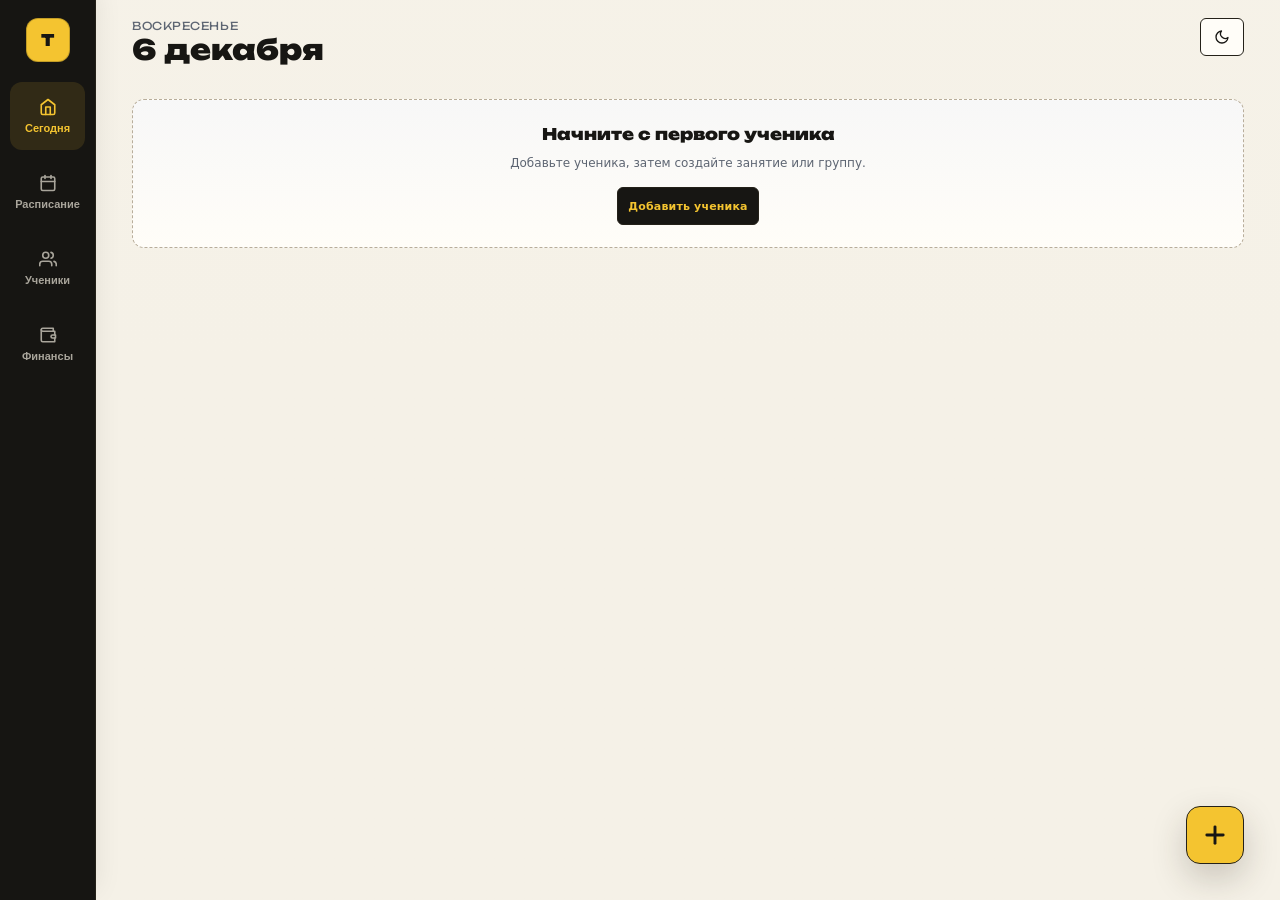
==== commit d77d8e99: "Add files via upload" ====
--- a/index.html
+++ b/index.html
@@ -19,11 +19,11 @@
   document.head.appendChild(manifestLink);
 }
 </script>
-<link rel="stylesheet" href="./styles.css?v=104"/>
+<link rel="stylesheet" href="./styles.css?v=114"/>
 </head>
 <body>
 <div id="root"></div>
 <script src="./financeLogic.js?v=2"></script>
-<script src="./app.js?v=118"></script>
+<script src="./app.js?v=125"></script>
 </body>
 </html>
--- a/styles.css
+++ b/styles.css
@@ -451,12 +451,13 @@
   border: 1.5px dashed var(--border-light);
   border-radius: 10px;
   background: color-mix(in srgb, var(--surface) 78%, transparent);
-  padding: 5px;
+  padding: 5px 3px;
   display: grid;
   align-content: start;
   gap: 4px;
   text-align: left;
   color: var(--black);
+  overflow: hidden;
 }
 .mobile-lab-group-day.busy {
   border-style: solid;
@@ -476,20 +477,25 @@
 .mobile-lab-group-day span,
 .mobile-lab-group-day em {
   display: block;
+  max-width: 100%;
   color: var(--text-sec);
   font-size: 8px;
   font-style: normal;
   font-weight: 850;
-  line-height: 1.15;
-}
-.mobile-lab-close-row {
-  padding: 10px;
-  display: grid;
-  grid-template-columns: 58px 56px minmax(0, 1fr);
-  align-items: center;
-  gap: 10px;
-  text-align: left;
-  color: var(--black);
+  line-height: 1.2;
+  overflow: hidden;
+  text-overflow: ellipsis;
+}
+.mobile-lab-group-day .lab-sub {
+  display: block;
+  max-width: 100%;
+  overflow: hidden;
+  text-overflow: ellipsis;
+  white-space: nowrap;
+  font-size: 7px;
+  letter-spacing: -.2px;
+  font-weight: 800;
+  opacity: .85;
 }
 .mobile-lab-close-row strong {
   width: 48px;
@@ -1256,8 +1262,6 @@
   box-shadow:var(--shadow);
   margin-bottom:14px;
 }
-.forecast-grid{display:grid;grid-template-columns:1fr 1fr;gap:10px;margin-bottom:14px}
-.forecast-card{border:var(--border);border-radius:10px;padding:14px;background:var(--surface)}
 .forecast-card.good{background:var(--bg-success);border-color:color-mix(in srgb, var(--green) 35%, var(--border-light))}
 .forecast-card.warn{background:var(--bg-subtle);border-color:color-mix(in srgb, var(--yellow) 45%, var(--border-light))}
 .schedule-grid-wrap{overflow-x:auto;margin-left:-16px;margin-right:-16px;padding:0 16px 6px}
@@ -1332,6 +1336,11 @@
 .month-lesson-time{flex:0 0 auto;font-family:'Martian Mono',monospace;font-size:8px;font-weight:900;color:var(--text-sec)}
 .month-lesson-title{flex:1 1 auto;min-width:0;overflow:hidden;text-overflow:ellipsis;white-space:nowrap;font-size:9px;font-weight:900;line-height:1.1}
 .month-lesson-title-short{display:none}
+.month-day-dots{display:none}
+.month-legend{display:none}
+.month-dot{width:8px;height:8px;border-radius:50%;background:var(--month-accent,var(--blue));box-sizing:border-box;flex:0 0 auto}
+.month-dot.group{background:transparent;border:2px solid var(--month-accent,var(--blue))}
+.month-dot.final{opacity:.5}
 .month-day-empty{margin-top:auto;font-size:9px;color:var(--text-muted);font-weight:900}
 .month-day.selected .month-day-empty{color:color-mix(in srgb, var(--yellow) 65%, #fff)}
 .month-day-more{margin-top:auto;font-family:var(--font-display);font-size:9px;font-weight:900;color:var(--blue)}
@@ -1357,9 +1366,6 @@
 .month-agenda-action svg{width:15px;height:15px;display:block;flex:0 0 auto;pointer-events:none}
 .month-agenda-action.primary{border:var(--border);background:var(--green);color:var(--black);box-shadow:3px 3px 0 var(--shadow-color)}
 .month-agenda-action.danger{color:var(--text-muted)}
-.finance-chart-panel{max-width:680px;margin-right:auto}
-.finance-chart-scroll{overflow-x:auto;padding:2px 2px 0}
-.finance-chart-svg{display:block;width:100%;max-width:560px;margin:0 auto}
 .finance-chart-svg.weekly{max-width:480px}
 .finance-chart-svg.days{max-width:520px}
 .balance-trust-card{
@@ -1397,13 +1403,6 @@
 .balance-preview{background:var(--bg-subtle)}
 .finance-control-grid{display:grid;grid-template-columns:1fr 1fr;gap:12px;margin-bottom:14px}
 .finance-trust-score{font-family:var(--font-display);font-size:34px;font-weight:900;line-height:1}
-.finance-trust-metrics{
-  display:grid;grid-template-columns:repeat(3,minmax(0,1fr));gap:8px;margin:12px 0 14px;
-}
-.finance-trust-metric{
-  border:var(--border);border-radius:7px;background:var(--surface);box-shadow:var(--shadow-soft);
-  padding:10px 12px;display:flex;justify-content:space-between;align-items:center;gap:10px;
-}
 .finance-trust-metric span{color:var(--text-sec);font-size:10px;font-weight:900;text-transform:uppercase}
 .finance-trust-metric strong{font-family:var(--font-display);font-size:18px;font-weight:900}
 .finance-trust-metric.ok strong{color:var(--green)}
@@ -1579,36 +1578,23 @@
   padding:7px 9px;
   font-size:12px;
 }
-.finance-insight-grid{display:grid;grid-template-columns:repeat(4,minmax(0,1fr));gap:10px;margin-bottom:14px}
-.finance-insight-card{min-width:0;border:var(--border);border-radius:8px;background:var(--surface);box-shadow:var(--shadow);padding:12px;display:grid;gap:6px;align-content:start}
 .finance-insight-card.hot{background:color-mix(in srgb, var(--red) 16%, var(--surface));border-color:color-mix(in srgb, var(--red) 48%, var(--border-light))}
 .finance-insight-card.warn{background:color-mix(in srgb, var(--yellow) 30%, var(--surface));border-color:color-mix(in srgb, var(--yellow) 65%, var(--border-light))}
 .finance-insight-card.good{background:color-mix(in srgb, var(--green) 15%, var(--surface));border-color:color-mix(in srgb, var(--green) 42%, var(--border-light))}
 .finance-insight-card.info{background:color-mix(in srgb, var(--blue) 13%, var(--surface));border-color:color-mix(in srgb, var(--blue) 40%, var(--border-light))}
 .finance-insight-card.quiet{background:var(--done-bg);color:var(--done-text)}
-.finance-insight-label{font-family:var(--font-display);font-size:9px;font-weight:900;text-transform:uppercase;color:var(--text-sec)}
-.finance-insight-value{font-family:var(--font-display);font-size:20px;font-weight:900;line-height:1;color:var(--black);overflow-wrap:anywhere}
-.finance-insight-text{font-size:11px;font-weight:700;line-height:1.35;color:var(--text-sec)}
-.finance-forecast-lab{display:grid;grid-template-columns:1.12fr .88fr;gap:12px;margin-bottom:14px}
-.finance-forecast-hero{background:var(--ink);color:var(--yellow);border-color:var(--ink)}
 .finance-forecast-hero .finance-section-title{color:var(--yellow)}
-.finance-forecast-main{display:grid;gap:5px;margin-bottom:14px}
 .finance-forecast-main span,.finance-cash-big span{font-size:10px;font-weight:900;text-transform:uppercase;color:var(--text-sec)}
 .finance-forecast-main strong{font-family:var(--font-display);font-size:34px;font-weight:900;line-height:1;color:var(--yellow);overflow-wrap:anywhere}
 .finance-forecast-main em,.finance-cash-big em{font-style:normal;font-size:11px;font-weight:800;line-height:1.35;color:color-mix(in srgb, var(--yellow) 62%, #fff)}
-.finance-forecast-bars{display:grid;gap:9px}
-.finance-forecast-row{display:grid;grid-template-columns:minmax(104px,1fr) minmax(120px,1.3fr) minmax(96px,.9fr);align-items:center;gap:9px}
 .finance-forecast-row>div:first-child{display:grid;gap:2px;min-width:0}
 .finance-forecast-row span{font-size:10px;font-weight:900;color:color-mix(in srgb, var(--yellow) 70%, #fff)}
 .finance-forecast-row strong{font-family:var(--font-display);font-size:12px;font-weight:900;color:var(--yellow);white-space:nowrap}
 .finance-forecast-row small{font-size:10px;font-weight:800;color:#d7ccad;line-height:1.25}
-.finance-forecast-track{height:12px;border:1.5px solid color-mix(in srgb, var(--yellow) 50%, var(--ink));border-radius:99px;background:#20242c;overflow:hidden}
 .finance-forecast-track i{display:block;height:100%;border-radius:99px;background:var(--yellow)}
 .finance-forecast-row.good .finance-forecast-track i{background:var(--green)}
 .finance-forecast-row.info .finance-forecast-track i{background:var(--blue)}
 .finance-forecast-row.warn .finance-forecast-track i{background:var(--yellow)}
-.finance-cash-projection{background:color-mix(in srgb, var(--green) 9%, var(--surface));border-color:color-mix(in srgb, var(--green) 35%, var(--border-light))}
-.finance-cash-big{display:grid;gap:5px;margin-bottom:12px}
 .finance-cash-big strong{font-family:var(--font-display);font-size:26px;font-weight:900;line-height:1;color:var(--black);overflow-wrap:anywhere}
 .finance-cash-big em{color:var(--text-sec)}
 .finance-week-bars{display:grid;gap:7px}
@@ -1619,9 +1605,6 @@
 .finance-week-row i{background:var(--green)}
 .finance-week-row b{background:var(--blue)}
 .finance-week-row strong{font-family:var(--font-display);font-size:10px;font-weight:900;color:var(--black);text-align:right;white-space:nowrap}
-.finance-lever-panel{grid-column:1/-1;background:color-mix(in srgb, var(--yellow) 12%, var(--surface));border-color:color-mix(in srgb, var(--yellow) 42%, var(--border-light))}
-.finance-lever-list{display:grid;grid-template-columns:repeat(3,minmax(0,1fr));gap:10px}
-.finance-lever-row{position:relative;min-width:0;overflow:hidden;border:1.5px solid var(--border-light);border-radius:7px;background:var(--surface);padding:10px;display:grid;gap:9px}
 .finance-lever-row>div{position:relative;z-index:1;display:grid;gap:3px}
 .finance-lever-row span{font-size:10px;font-weight:900;text-transform:uppercase;color:var(--text-sec)}
 .finance-lever-row strong{font-family:var(--font-display);font-size:17px;font-weight:900;color:var(--black);white-space:nowrap}
@@ -1639,19 +1622,14 @@
 .finance-goal-meter{height:12px;border:1.5px solid var(--border-light);border-radius:99px;background:var(--done-bg);overflow:hidden}
 .finance-goal-meter div{height:100%;background:linear-gradient(90deg,var(--green),var(--yellow));border-radius:99px}
 .finance-goal-note{font-size:11px;font-weight:700;line-height:1.45;color:var(--text-sec);margin-top:9px}
-.finance-stability-grid{display:grid;grid-template-columns:1.1fr .9fr;gap:12px;margin-bottom:14px}
-.finance-cash-head{display:grid;grid-template-columns:repeat(3,minmax(0,1fr));gap:8px;margin-bottom:10px}
 .finance-cash-head>div{border:1.5px solid var(--border-light);border-radius:6px;background:color-mix(in srgb, var(--surface) 86%, var(--white));padding:9px;min-width:0}
 .finance-cash-head span{display:block;font-size:10px;font-weight:800;color:var(--text-sec);margin-bottom:3px}
 .finance-cash-head strong{font-family:var(--font-display);font-size:13px;font-weight:900;color:var(--black);white-space:nowrap}
-.finance-cash-meter{height:12px;border:1.5px solid var(--border-light);border-radius:99px;background:var(--done-bg);overflow:hidden}
 .finance-cash-meter div{height:100%;background:linear-gradient(90deg,var(--red),var(--yellow),var(--green));border-radius:99px}
-.finance-cash-note{font-size:11px;font-weight:800;color:var(--text-sec);line-height:1.45;margin-top:9px}
 .finance-cash-note strong{font-family:var(--font-display);color:var(--black)}
 .finance-dependency-panel.hot{background:color-mix(in srgb, var(--red) 11%, var(--surface));border-color:color-mix(in srgb, var(--red) 42%, var(--border-light))}
 .finance-dependency-panel.warn{background:color-mix(in srgb, var(--yellow) 22%, var(--surface));border-color:color-mix(in srgb, var(--yellow) 55%, var(--border-light))}
 .finance-dependency-panel.good{background:color-mix(in srgb, var(--green) 10%, var(--surface));border-color:color-mix(in srgb, var(--green) 36%, var(--border-light))}
-.finance-dependency-head{display:flex;align-items:center;gap:10px;margin-bottom:10px}
 .finance-dependency-head strong{font-family:var(--font-display);font-size:30px;line-height:1;color:var(--black)}
 .finance-dependency-head span{font-size:11px;font-weight:800;line-height:1.35;color:var(--text-sec)}
 .finance-dependency-list{display:grid;gap:8px}
@@ -1660,19 +1638,14 @@
 .finance-dependency-row div{height:9px;border:1px solid var(--border-light);border-radius:99px;background:var(--done-bg);overflow:hidden}
 .finance-dependency-row i{display:block;height:100%;background:var(--blue);border-radius:99px}
 .finance-dependency-row strong{font-family:var(--font-display);font-size:10px;font-weight:900;color:var(--black);white-space:nowrap}
-.finance-day-list{display:grid;gap:8px}
-.finance-day-row{display:grid;grid-template-columns:32px minmax(0,1fr) 88px;align-items:center;gap:8px;font-size:11px}
 .finance-day-row>span{font-family:var(--font-display);font-weight:900;color:var(--black)}
 .finance-day-row>strong{font-family:var(--font-display);font-size:10px;font-weight:900;text-align:right;white-space:nowrap;color:var(--black)}
-.finance-day-track{height:10px;border:1px solid var(--border-light);border-radius:99px;background:var(--done-bg);overflow:hidden}
 .finance-day-track div{height:100%;background:var(--blue);border-radius:99px}
 .finance-kpi-row{display:grid;grid-template-columns:minmax(0,1fr) auto auto;align-items:center;gap:8px;padding:9px 0;border-bottom:1px solid var(--border-light)}
 .finance-kpi-row:last-child{border-bottom:0;padding-bottom:0}
 .finance-kpi-row span{min-width:0;font-weight:800;color:var(--text-sec)}
 .finance-kpi-row strong{font-family:var(--font-display);font-size:12px;font-weight:900;white-space:nowrap;color:var(--black)}
 .finance-kpi-row em{font-style:normal;font-size:10px;font-weight:900;color:var(--text-muted);white-space:nowrap}
-.finance-risk-list{display:grid;gap:8px}
-.finance-risk-row{width:100%;border:var(--border);border-radius:6px;background:color-mix(in srgb, var(--red) 9%, var(--surface));box-shadow:3px 3px 0 var(--shadow-color);padding:10px;display:flex;align-items:center;justify-content:space-between;gap:10px;text-align:left;color:var(--black);cursor:pointer}
 .finance-risk-row span{min-width:0;display:grid;gap:2px}
 .finance-risk-row strong{font-family:var(--font-display);font-size:12px;font-weight:900;overflow:hidden;text-overflow:ellipsis;white-space:nowrap}
 .finance-risk-row small{font-size:10px;font-weight:800;color:var(--text-sec);line-height:1.35}
@@ -1680,33 +1653,21 @@
 .schedule-lesson-finance{display:flex;justify-content:space-between;gap:6px;font-size:10px;color:var(--text-sec);font-weight:800}
 .schedule-lesson-finance span{min-width:0;overflow:hidden;text-overflow:ellipsis;white-space:nowrap}
 @media(min-width:769px){
-  .finance-chart-panel{padding:12px 14px}
   .finance-chart-svg.weekly{max-width:420px}
   .finance-chart-svg.days{max-width:460px}
 }
 @media(max-width:768px){
   .balance-trust-card,.finance-control-grid{grid-template-columns:1fr}
   .balance-explain-grid{grid-template-columns:1fr}
-  .finance-insight-grid{grid-template-columns:1fr 1fr}
-  .finance-forecast-lab{grid-template-columns:1fr}
-  .finance-forecast-row{grid-template-columns:1fr;gap:5px}
   .finance-forecast-main strong{font-size:27px}
-  .finance-lever-list{grid-template-columns:1fr}
   .finance-split-grid{grid-template-columns:1fr}
-  .finance-stability-grid{grid-template-columns:1fr}
-  .finance-cash-head{grid-template-columns:1fr}
   .finance-dependency-row{grid-template-columns:minmax(0,1fr) 76px}
   .finance-dependency-row div{grid-column:1/-1;grid-row:2}
   .finance-dependency-row strong{grid-column:2;grid-row:1;text-align:right}
-  .finance-insight-card{padding:10px;min-height:104px}
-  .finance-insight-value{font-size:17px}
-  .today-section-add{display:none}
   .today-stats-grid .stat-card{padding:10px 8px}
   .stat-card-earned.has-value .stat-value{font-size:14px;white-space:nowrap}
-  .finance-day-row{grid-template-columns:30px minmax(0,1fr) 80px}
   .finance-kpi-row{grid-template-columns:minmax(0,1fr) auto}
   .finance-kpi-row em{grid-column:1/-1}
-  .finance-risk-row{align-items:flex-start}
   .today-command-grid{grid-template-columns:1fr 1fr}
   .payment-helper,.balance-preview{display:block}
   .payment-helper .btn{margin-top:8px}
@@ -2095,10 +2056,6 @@
   font-size: 12px;
   margin: 20px 0 10px;
 }
-.finance-forecast-hero {
-  background: #151515;
-  border-color: #151515;
-}
 body[data-theme="dark"] .finance-forecast-hero {
   background: #10131a;
 }
@@ -2570,9 +2527,12 @@
   align-items: center;
 }
 .profile-rate-list span {
-  font-family: var(--font-display);
-  font-size: 11px;
-  font-weight: 900;
+  min-width: 0;
+  font-size: 12px;
+  font-weight: 600;
+  overflow: hidden;
+  text-overflow: ellipsis;
+  white-space: nowrap;
 }
 .profile-rate-list .input {
   padding: 7px 9px;
@@ -2659,11 +2619,6 @@
   color: var(--text-sec);
   font-size: 12px;
 }
-.attendance-flow-kpis {
-  display: grid;
-  grid-template-columns: 1fr 1fr;
-  gap: 8px;
-}
 .attendance-flow-kpis > div {
   border: 1.5px solid var(--border-light);
   border-radius: var(--radius-sm);
@@ -2792,13 +2747,6 @@
   background: var(--green);
   color: #fff;
   border-color: var(--green);
-}
-.attendance-flow-step {
-  display: flex;
-  align-items: center;
-  justify-content: space-between;
-  gap: 8px;
-  margin: 2px 0 -4px;
 }
 .attendance-flow-step h3 {
   margin: 0;
@@ -4460,33 +4408,11 @@
 .finance-page .toggle-row {
   padding: 4px;
 }
-.finance-insight-grid {
-  gap: 12px;
-}
-.finance-insight-card {
-  min-height: 112px;
-  border-color: var(--line-soft);
-}
-.finance-forecast-lab {
-  align-items: stretch;
-}
-.finance-forecast-hero,
-.finance-cash-projection,
-.finance-lever-panel {
-  border-radius: var(--radius-lg);
-}
-.finance-forecast-bars {
-  gap: 12px;
-}
 .finance-forecast-track,
 .finance-week-row>div,
 .finance-cash-meter,
 .finance-goal-meter {
   background: color-mix(in srgb, var(--surface) 72%, var(--black));
-}
-.finance-lever-row {
-  border-color: var(--line-soft);
-  background: color-mix(in srgb, var(--surface) 92%, var(--white));
 }
 .finance-split-grid,
 .finance-stability-grid {
@@ -4649,10 +4575,6 @@
 .timer-banner {
   background: color-mix(in srgb, var(--green) 78%, var(--surface));
   border-color: color-mix(in srgb, var(--green) 48%, var(--line));
-}
-.finance-risk-row {
-  border-color: color-mix(in srgb, var(--red) 42%, var(--line-soft));
-  box-shadow: var(--shadow);
 }
 .finance-kpi-row,
 .crm-table-row {
@@ -5695,12 +5617,6 @@
 .today-attention-card {
   display: none;
 }
-.today-upcoming {
-  margin-top: 12px !important;
-  padding-top: 10px;
-  border-top: 1.5px solid var(--border-light);
-  opacity: .86;
-}
 .today-upcoming .lesson-card.compact {
   margin-bottom: 0;
   box-shadow: none;
@@ -5756,10 +5672,6 @@
 }
 .finance-trust-page .finance-mini-row {
   min-height: 42px;
-}
-.finance-balance-trust-list {
-  display: grid;
-  gap: 8px;
 }
 body[data-theme="dark"] .today-upcoming {
   border-color: #3e3526;
@@ -5874,13 +5786,6 @@
     grid-column: 1;
     width: 100%;
   }
-  .today-upcoming {
-    grid-column: 2;
-    grid-row: 3 / span 8;
-    width: 100%;
-    max-width: none;
-    margin: 0;
-  }
   .today-page .lesson-body {
     padding: 14px 18px;
   }
@@ -6524,9 +6429,6 @@
     font-size: 10px;
   }
   .group-detail-stop-panel {
-    grid-template-columns: 1fr;
-  }
-  .finance-trust-metrics {
     grid-template-columns: 1fr;
   }
   .group-detail-actions {
@@ -7292,12 +7194,6 @@
   color: var(--black);
 }
 
-.today-work-add {
-  min-width: 92px;
-  min-height: 42px;
-  white-space: nowrap;
-}
-
 .today-work-grid {
   display: grid;
   grid-template-columns: repeat(auto-fit, minmax(160px, 1fr));
@@ -7463,11 +7359,6 @@
 
   .today-work-head strong {
     font-size: 15px;
-  }
-
-  .today-work-add {
-    min-width: 82px;
-    min-height: 44px;
   }
 
   .today-work-grid {
@@ -8611,7 +8502,6 @@
   }
 }
 
-
 /* iOS auto-zoom guard: focused fields under 16px make Safari zoom the page */
 @media (max-width: 768px) {
   .input,
@@ -8904,6 +8794,61 @@
   font-size: 11px;
   color: var(--text-muted);
   padding-top: 3px;
+}
+
+/* Today: parent payment notices alert */
+.today-notice-card {
+  padding: 12px;
+  margin-bottom: 16px;
+  border-color: color-mix(in srgb, var(--green) 32%, var(--border-light));
+  background: color-mix(in srgb, var(--surface) 92%, var(--green) 8%);
+}
+.today-notice-head {
+  display: flex;
+  align-items: center;
+  justify-content: space-between;
+  gap: 8px;
+  margin-bottom: 6px;
+}
+.today-notice-head span {
+  font-family: 'Unbounded', 'Arial Black', 'Segoe UI', sans-serif;
+  font-size: 12px;
+  font-weight: 900;
+}
+.today-notice-head strong {
+  font-size: 11px;
+  font-weight: 700;
+  color: var(--green);
+  white-space: nowrap;
+}
+.today-notice-row {
+  display: flex;
+  align-items: center;
+  gap: 8px;
+  padding: 8px 0;
+  border-top: 1px solid var(--border-light);
+}
+.today-notice-info {
+  flex: 1;
+  min-width: 0;
+  display: flex;
+  flex-direction: column;
+  gap: 2px;
+}
+.today-notice-info strong {
+  font-size: 13px;
+  font-weight: 700;
+}
+.today-notice-info span {
+  font-size: 11px;
+  color: var(--text-sec);
+}
+.today-notice-row .btn {
+  flex-shrink: 0;
+}
+body[data-theme="dark"] .today-notice-card {
+  border-color: color-mix(in srgb, var(--green) 36%, var(--border-light));
+  background: color-mix(in srgb, var(--surface) 86%, var(--green) 14%);
 }
 .month-recap-teaser {
   display: flex;
@@ -9159,3 +9104,185 @@
     min-height: 62dvh;
   }
 }
+
+/* ── ACCESSIBILITY ────────────────────────────────────────────────── */
+/* Keyboard focus ring for all interactive controls (mouse clicks stay clean) */
+button:focus-visible,
+a:focus-visible,
+input:focus-visible,
+select:focus-visible,
+textarea:focus-visible,
+summary:focus-visible,
+[role="button"]:focus-visible,
+[tabindex]:focus-visible {
+  outline: 2px solid color-mix(in srgb, var(--yellow) 70%, var(--ink));
+  outline-offset: 2px;
+  border-radius: 4px;
+}
+.fab:focus-visible {
+  outline-offset: 3px;
+}
+/* Respect users who ask the OS to reduce motion */
+@media (prefers-reduced-motion: reduce) {
+  *,
+  *::before,
+  *::after {
+    animation-duration: .001ms !important;
+    animation-iteration-count: 1 !important;
+    transition-duration: .001ms !important;
+    scroll-behavior: auto !important;
+  }
+}
+
+.show-more-btn{margin-top:10px}
+
+/* ── PARENT PORTAL: results band + trust footer ──────────────────── */
+.parent-results {
+  border: var(--border);
+  border-radius: var(--radius-md);
+  background: var(--ink);
+  color: var(--surface);
+  box-shadow: var(--shadow-soft);
+  padding: 16px 18px;
+}
+.parent-results-label {
+  font-family: var(--font-display);
+  font-size: 12px;
+  font-weight: 800;
+  letter-spacing: .06em;
+  text-transform: uppercase;
+  color: var(--yellow);
+  margin-bottom: 12px;
+}
+.parent-results-grid {
+  display: grid;
+  grid-template-columns: repeat(4, minmax(0, 1fr));
+  gap: 10px;
+}
+.parent-result-cell {
+  display: grid;
+  gap: 3px;
+  align-content: start;
+  padding: 10px 12px;
+  border-radius: var(--radius-sm);
+  background: color-mix(in srgb, var(--surface) 12%, transparent);
+}
+.parent-result-cell strong {
+  font-family: var(--font-display);
+  font-size: clamp(22px, 5vw, 30px);
+  line-height: 1;
+  color: var(--surface);
+}
+.parent-result-cell span {
+  font-size: 11px;
+  line-height: 1.3;
+  color: color-mix(in srgb, var(--surface) 72%, var(--ink));
+}
+.parent-results-caption {
+  margin: 12px 0 0;
+  font-size: 13px;
+  line-height: 1.5;
+  color: color-mix(in srgb, var(--surface) 80%, var(--ink));
+}
+.parent-public-footer {
+  display: grid;
+  gap: 4px;
+  text-align: center;
+  padding: 18px 14px 8px;
+  border-top: var(--border);
+  margin-top: 4px;
+}
+.parent-public-footer strong {
+  font-family: var(--font-display);
+  font-size: 13px;
+}
+.parent-public-footer span {
+  font-size: 12px;
+  color: var(--text-muted);
+  line-height: 1.5;
+}
+@media (max-width: 560px) {
+  .parent-results-grid {
+    grid-template-columns: repeat(2, minmax(0, 1fr));
+  }
+}
+
+/* ===== Month calendar — phone compact navigator (centered number + status dots) ===== */
+@media (max-width: 768px) {
+  .month-grid { gap: 5px; }
+  .month-day {
+    height: 50px;
+    min-height: 50px;
+    padding: 4px 2px;
+    gap: 2px;
+    align-items: center;
+    justify-content: center;
+    box-shadow: none;
+    border-radius: 8px;
+    border-width: 1.5px;
+  }
+  .month-day:not(.busy):not(.today):not(.selected) {
+    background: transparent;
+    border-color: transparent;
+  }
+  .month-day.busy:not(.selected) {
+    background: var(--surface);
+    border-color: color-mix(in srgb, var(--ink) 16%, var(--border-light));
+  }
+  .month-day-head {
+    justify-content: center;
+    width: auto;
+  }
+  .month-day-head span { display: none; }
+  .month-day-head strong { font-size: 14px; min-width: 0; }
+  .month-day.today:not(.selected) .month-day-head strong {
+    width: 24px;
+    height: 24px;
+    border-radius: 50%;
+    background: var(--yellow);
+    color: var(--black);
+    display: flex;
+    align-items: center;
+    justify-content: center;
+  }
+  .month-day-lessons,
+  .month-day-empty,
+  .month-day-more { display: none; }
+  .month-day-dots {
+    display: flex;
+    flex-wrap: nowrap;
+    justify-content: center;
+    gap: 3px;
+    margin-top: 0;
+    padding-top: 1px;
+  }
+  .month-dot { width: 6px; height: 6px; }
+  .month-day.selected .month-dot {
+    box-shadow: 0 0 0 1px rgba(255, 255, 255, .45);
+  }
+  .month-legend {
+    display: flex;
+    flex-wrap: wrap;
+    justify-content: center;
+    gap: 5px 12px;
+    padding: 9px 8px 2px;
+  }
+  .month-legend span {
+    display: inline-flex;
+    align-items: center;
+    gap: 5px;
+    font-size: 10px;
+    color: var(--text-sec);
+  }
+  .month-legend i {
+    width: 7px;
+    height: 7px;
+    border-radius: 50%;
+    box-sizing: border-box;
+    flex: 0 0 auto;
+  }
+  .month-legend i.ring {
+    background: transparent !important;
+    border: 2px solid var(--text-sec);
+  }
+}
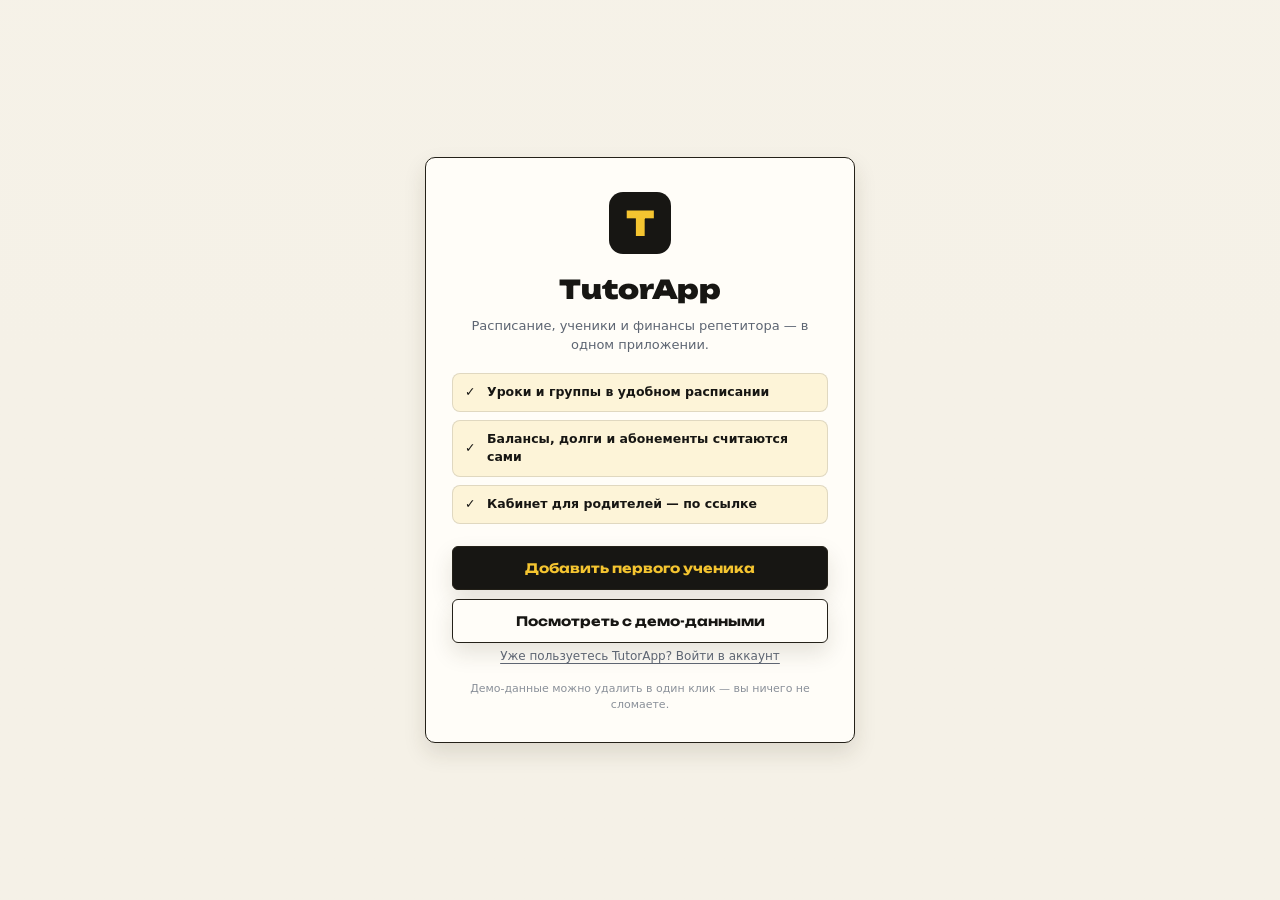
==== commit ffbe9747: "Add files via upload" ====
--- a/index.html
+++ b/index.html
@@ -19,11 +19,11 @@
   document.head.appendChild(manifestLink);
 }
 </script>
-<link rel="stylesheet" href="./styles.css?v=114"/>
+<link rel="stylesheet" href="./styles.css?v=142"/>
 </head>
 <body>
 <div id="root"></div>
 <script src="./financeLogic.js?v=2"></script>
-<script src="./app.js?v=125"></script>
+<script src="./app.js?v=146"></script>
 </body>
 </html>
--- a/styles.css
+++ b/styles.css
@@ -37,9 +37,7 @@
   background: var(--ink);
   color: var(--yellow);
 }
-.mobile-lab-current,
-.mobile-lab-section-head,
-.mobile-lab-move-bar {
+.mobile-lab-section-head, .mobile-lab-move-bar {
   border: var(--border);
   border-radius: 12px;
   background: var(--surface);
@@ -50,27 +48,21 @@
   align-items: center;
   gap: 10px;
 }
-.mobile-lab-current span,
-.mobile-lab-section-head span,
-.mobile-lab-move-bar span {
+.mobile-lab-section-head span, .mobile-lab-move-bar span {
   display: block;
   color: var(--text-sec);
-  font-size: 9px;
+  font-size: 11px;
   font-weight: 900;
   text-transform: uppercase;
 }
-.mobile-lab-current strong,
-.mobile-lab-section-head strong,
-.mobile-lab-move-bar strong {
+.mobile-lab-section-head strong, .mobile-lab-move-bar strong {
   display: block;
   font-family: var(--font-display);
   font-size: 15px;
   font-weight: 900;
   line-height: 1.15;
 }
-.mobile-lab-current button,
-.mobile-lab-section-head button,
-.mobile-lab-move-bar button {
+.mobile-lab-section-head button, .mobile-lab-move-bar button {
   min-height: 38px;
   border: var(--border);
   border-radius: 9px;
@@ -108,9 +100,7 @@
   background: var(--surface);
   color: var(--black);
 }
-.mobile-lab-days,
-.mobile-lab-groups,
-.mobile-lab-close {
+.mobile-lab-days, .mobile-lab-groups {
   display: grid;
   gap: 10px;
 }
@@ -132,7 +122,7 @@
   place-items: center;
   color: var(--text-sec);
   font-family: var(--font-display);
-  font-size: 9px;
+  font-size: 11px;
   font-weight: 900;
   min-height: 54px;
 }
@@ -152,7 +142,7 @@
   font-family: var(--font-display);
 }
 .mobile-lab-day-head span {
-  font-size: 8px;
+  font-size: 10px;
   font-weight: 900;
 }
 .mobile-lab-day-head strong {
@@ -164,7 +154,7 @@
   background: color-mix(in srgb, var(--yellow) 34%, var(--surface));
   padding: 2px 5px;
   color: var(--black);
-  font-size: 8px;
+  font-size: 10px;
   font-style: normal;
   font-weight: 900;
 }
@@ -225,7 +215,7 @@
 }
 .mobile-lab-target-label small {
   color: var(--text-sec);
-  font-size: 8px;
+  font-size: 10px;
   font-weight: 900;
 }
 .mobile-lab-cell.selected-day {
@@ -293,7 +283,7 @@
   border-radius: 999px;
   padding: 2px 5px;
   background: color-mix(in srgb, var(--surface) 78%, transparent);
-  font-size: 7px;
+  font-size: 9px;
   line-height: 1.15;
   white-space: nowrap;
   overflow: hidden;
@@ -337,7 +327,7 @@
 .mobile-lab-lesson-main span {
   display: block;
   color: var(--text-sec);
-  font-size: 8px;
+  font-size: 10px;
   font-weight: 850;
   line-height: 1.2;
   margin-top: 4px;
@@ -381,8 +371,7 @@
 .mobile-lab-action.move {
   right: 39px;
 }
-.mobile-lab-group-list,
-.mobile-lab-close-list {
+.mobile-lab-group-list {
   display: grid;
   gap: 9px;
 }
@@ -394,18 +383,16 @@
   margin: 2px 2px -2px;
   color: var(--text-sec);
   font-family: var(--font-display);
-  font-size: 9px;
+  font-size: 11px;
   font-weight: 900;
   text-transform: uppercase;
 }
 .mobile-lab-track-title b {
   color: var(--black);
-  font-size: 9px;
+  font-size: 11px;
   white-space: nowrap;
 }
-.mobile-lab-group-card,
-.mobile-lab-close-row,
-.mobile-lab-empty {
+.mobile-lab-group-card, .mobile-lab-empty {
   border: var(--border);
   border-radius: 14px;
   background: var(--surface);
@@ -471,7 +458,7 @@
   border-color: var(--yellow);
 }
 .mobile-lab-group-day b {
-  font-size: 8px;
+  font-size: 10px;
   font-weight: 900;
 }
 .mobile-lab-group-day span,
@@ -479,7 +466,7 @@
   display: block;
   max-width: 100%;
   color: var(--text-sec);
-  font-size: 8px;
+  font-size: 10px;
   font-style: normal;
   font-weight: 850;
   line-height: 1.2;
@@ -492,41 +479,10 @@
   overflow: hidden;
   text-overflow: ellipsis;
   white-space: nowrap;
-  font-size: 7px;
+  font-size: 9px;
   letter-spacing: -.2px;
   font-weight: 800;
   opacity: .85;
-}
-.mobile-lab-close-row strong {
-  width: 48px;
-  height: 48px;
-  border: 3px solid var(--green);
-  border-radius: 50%;
-  display: grid;
-  place-items: center;
-  background: var(--bg-success);
-  font-family: var(--font-display);
-  font-size: 11px;
-  font-weight: 900;
-}
-.mobile-lab-close-row.todo strong {
-  border-color: var(--yellow);
-  background: var(--bg-subtle);
-}
-.mobile-lab-close-row.debt strong {
-  border-color: var(--red);
-  background: var(--bg-danger);
-}
-.mobile-lab-close-row span {
-  font-family: var(--font-display);
-  font-size: 12px;
-  font-weight: 900;
-}
-.mobile-lab-close-row em {
-  color: var(--text-sec);
-  font-size: 12px;
-  font-style: normal;
-  font-weight: 800;
 }
 .mobile-lab-empty {
   padding: 16px;
@@ -553,7 +509,7 @@
 .mobile-lab-selected-head span {
   display: block;
   color: var(--text-sec);
-  font-size: 8px;
+  font-size: 10px;
   font-weight: 900;
   text-transform: uppercase;
 }
@@ -592,13 +548,7 @@
   font-size: 12px;
   font-weight: 900;
 }
-body[data-theme="dark"] .mobile-lab-tabs,
-body[data-theme="dark"] .mobile-lab-current,
-body[data-theme="dark"] .mobile-lab-section-head,
-body[data-theme="dark"] .mobile-lab-group-card,
-body[data-theme="dark"] .mobile-lab-close-row,
-body[data-theme="dark"] .mobile-lab-empty,
-body[data-theme="dark"] .mobile-lab-selected-day {
+body[data-theme="dark"] .mobile-lab-tabs, body[data-theme="dark"] .mobile-lab-section-head, body[data-theme="dark"] .mobile-lab-group-card, body[data-theme="dark"] .mobile-lab-empty, body[data-theme="dark"] .mobile-lab-selected-day {
   background: var(--surface);
   border-color: var(--border-light);
 }
@@ -651,7 +601,7 @@
   }
   .mobile-lab-time,
   .mobile-lab-grid-corner {
-    font-size: 8px;
+    font-size: 10px;
   }
   .mobile-lab-day-head {
     min-height: 56px;
@@ -675,7 +625,7 @@
   src: url('vendor/fonts/unbounded-cyrillic.woff2') format('woff2');
   font-weight: 400 900;
   font-style: normal;
-  font-display: swap;
+  font-display: block;
   unicode-range: U+0301, U+0400-045F, U+0490-0491, U+04B0-04B1, U+2116;
 }
 @font-face {
@@ -683,7 +633,7 @@
   src: url('vendor/fonts/unbounded-latin.woff2') format('woff2');
   font-weight: 400 900;
   font-style: normal;
-  font-display: swap;
+  font-display: block;
   unicode-range: U+0000-00FF, U+0131, U+0152-0153, U+02BB-02BC, U+02C6, U+02DA, U+02DC, U+0304, U+0308, U+0329, U+2000-206F, U+20AC, U+2122, U+2191, U+2193, U+2212, U+2215, U+FEFF, U+FFFD;
 }
 @font-face {
@@ -691,7 +641,7 @@
   src: url('vendor/fonts/martian-mono-cyrillic.woff2') format('woff2');
   font-weight: 400 800;
   font-style: normal;
-  font-display: swap;
+  font-display: block;
   unicode-range: U+0301, U+0400-045F, U+0490-0491, U+04B0-04B1, U+2116;
 }
 @font-face {
@@ -699,7 +649,7 @@
   src: url('vendor/fonts/martian-mono-latin.woff2') format('woff2');
   font-weight: 400 800;
   font-style: normal;
-  font-display: swap;
+  font-display: block;
   unicode-range: U+0000-00FF, U+0131, U+0152-0153, U+02BB-02BC, U+02C6, U+02DA, U+02DC, U+0304, U+0308, U+0329, U+2000-206F, U+20AC, U+2122, U+2191, U+2193, U+2212, U+2215, U+FEFF, U+FFFD;
 }
 :root {
@@ -726,6 +676,20 @@
   --shadow-lg: 7px 7px 0 var(--shadow-color);
   --text-sec: #555a64;
   --text-muted: #858b94;
+  --space-1: 4px;
+  --space-2: 8px;
+  --space-3: 12px;
+  --space-4: 16px;
+  --space-5: 20px;
+  --space-6: 24px;
+  --space-8: 32px;
+  --fs-2xs: 9px;
+  --fs-xs: 11px;
+  --fs-sm: 12px;
+  --fs-base: 14px;
+  --fs-md: 16px;
+  --fs-lg: 20px;
+  --fs-xl: 26px;
   --bg-subtle: #fff0a8;
   --bg-danger: #ffe1dd;
   --bg-success: #d6ffe6;
@@ -739,7 +703,7 @@
 body[data-theme="dark"] {
   color-scheme: dark;
   --ink: #11141b;
-  --black: #f7efe2;
+  --black: #eef1f7;
   --white: #171a20;
   --yellow: #ffd45c;
   --yellow-dark: #d8a93b;
@@ -757,7 +721,7 @@
   --shadow: 4px 4px 0 var(--shadow-color);
   --shadow-lg: 7px 7px 0 var(--shadow-color);
   --text-sec: #d2c7b6;
-  --text-muted: #a79d8e;
+  --text-muted: #8e97a8;
   --bg-subtle: #3a321f;
   --bg-danger: #402329;
   --bg-success: #15372a;
@@ -813,15 +777,15 @@
   flex: 1; display: flex; flex-direction: column; align-items: center;
   justify-content: center; padding: 10px 4px 14px;
   color: #888; border: none; background: none; cursor: pointer;
-  font-family: 'Martian Mono', monospace; font-size: 9px;
+  font-family: 'Martian Mono', monospace; font-size: 11px;
   gap: 4px; transition: color .15s;
   border-right: 1px solid #222;
 }
 .nav-btn:last-child { border-right: none; }
 .nav-btn.active { color: var(--yellow); }
 .nav-btn svg { width: 22px; height: 22px; stroke-width: 2px; }
-body[data-theme="dark"] .navbar { background: #10131a; border-top-color: #5b4f35; }
-body[data-theme="dark"] .nav-btn { color: #a79d8e; border-right-color: #2f3542; }
+body[data-theme="dark"] .navbar { background: #10131a; border-top-color: #262b36; }
+body[data-theme="dark"] .nav-btn { color: #8e97a8; border-right-color: #2f3542; }
 body[data-theme="dark"] .nav-btn.active { color: var(--yellow); }
 
 /* MAIN */
@@ -855,7 +819,7 @@
 .lesson-body { flex: 1; padding: 10px 12px; display: flex; flex-direction: column; gap: 4px; }
 .lesson-name { font-family: var(--font-display); font-size: 12px; font-weight: 700; line-height: 1.3; }
 .lesson-tag {
-  display: inline-block; font-size: 9px; font-weight: 700;
+  display: inline-block; font-size: 11px; font-weight: 700;
   padding: 2px 6px; border: 1px solid color-mix(in srgb, currentColor 24%, transparent);
   border-radius: 5px; text-transform: uppercase; letter-spacing: .05em;
 }
@@ -916,7 +880,7 @@
 /* BADGE */
 .badge {
   display: inline-flex; align-items: center; justify-content: center;
-  font-family: var(--font-display); font-size: 9px; font-weight: 900;
+  font-family: var(--font-display); font-size: 11px; font-weight: 900;
   min-width: 20px; height: 20px; padding: 0 5px;
   border: var(--border); border-radius: 6px;
 }
@@ -936,7 +900,7 @@
   appearance: none;
   border: 0;
   background: transparent;
-  padding: 0;
+  padding: 6px 0;
   font-family: var(--font-display);
   font-size: 16px;
   font-weight: 900;
@@ -965,14 +929,14 @@
   background: var(--surface); border-top: var(--border);
   border-left: var(--border); border-right: var(--border);
   width: 100%; max-width: 480px; border-radius: 12px 12px 0 0;
-  max-height: min(90dvh, calc(100dvh - 16px)); overflow-y: auto; overflow-x: hidden; padding: 20px 16px 32px;
+  max-height: min(90dvh, calc(100dvh - 16px)); overflow-y: auto; overflow-x: hidden; padding: var(--space-5) var(--space-4) var(--space-8);
   overscroll-behavior: contain;
   -webkit-overflow-scrolling: touch;
   touch-action: pan-y;
 }
 .modal-title {
-  font-family: var(--font-display); font-size: 16px; font-weight: 900;
-  margin-bottom: 16px; padding-bottom: 12px; border-bottom: var(--border);
+  font-family: var(--font-display); font-size: var(--fs-md); font-weight: 900;
+  margin-bottom: var(--space-4); padding-bottom: var(--space-3); border-bottom: var(--border);
 }
 
 /* INPUTS */
@@ -1000,7 +964,7 @@
   border: var(--border); box-shadow: var(--shadow); border-radius: 8px;
   padding: 12px; background: var(--surface);
 }
-.stat-label { font-size: 9px; text-transform: uppercase; letter-spacing: .05em; color: #666; margin-bottom: 4px; }
+.stat-label { font-size: 11px; text-transform: uppercase; letter-spacing: .05em; color: #666; margin-bottom: 4px; }
 .stat-value { font-family: var(--font-display); font-size: 22px; font-weight: 900; line-height: 1; }
 
 /* PAGE TITLE */
@@ -1034,8 +998,10 @@
 /* TOGGLE */
 .toggle-row { display: flex; gap: 0; border: var(--border); border-radius: 8px; overflow: hidden; margin-bottom: 12px; background:var(--surface); }
 .toggle-opt {
-  flex: 1; padding: 8px; text-align: center; cursor: pointer;
-  font-family: var(--font-display); font-size: 10px; font-weight: 700;
+  flex: 1; padding: 11px 8px; text-align: center; cursor: pointer;
+  min-height: 44px; box-sizing: border-box;
+  display: flex; align-items: center; justify-content: center;
+  font-family: var(--font-display); font-size: 11px; font-weight: 700;
   border: none; background: var(--surface); border-right: var(--border);
   transition: background .1s;
 }
@@ -1057,7 +1023,7 @@
   transition: background .12s, color .12s, border-color .12s;
 }
 .weekday-chip .wd-label { font-family: var(--font-display); font-weight: 800; font-size: 12px; }
-.weekday-chip .wd-time { font-size: 9px; color: var(--text-muted); font-variant-numeric: tabular-nums; }
+.weekday-chip .wd-time { font-size: 11px; color: var(--text-muted); font-variant-numeric: tabular-nums; }
 .weekday-chip .wd-plus { font-size: 15px; line-height: 1; color: var(--text-muted); }
 .weekday-chip.active { background: var(--ink); color: var(--yellow); border-color: var(--ink); }
 .weekday-chip.active .wd-time { color: var(--yellow); }
@@ -1080,7 +1046,7 @@
 .check-box.checked { background: var(--green); }
 
 .theme-toggle {
-  min-width: 42px; height: 36px; padding: 0;
+  min-width: 44px; height: 44px; padding: 0;
   justify-content: center;
 }
 body[data-theme="dark"] .card,
@@ -1175,10 +1141,10 @@
   .sched-desktop{display:none}
   .sched-mobile{display:block}
   .desktop-selected-day-panel{display:none}
-  .btn-sm{min-height:40px;padding:10px 12px}
+  .btn-sm{min-height:44px;padding:10px 12px}
   .day-strip{gap:4px}
   .day-btn{min-width:40px;padding:6px 2px}
-  .day-btn-name{font-size:9px}
+  .day-btn-name{font-size:11px}
 }
 @media(min-width:769px){
   .sched-mobile{display:none}
@@ -1251,7 +1217,7 @@
   min-width:0;
 }
 .metric-card.accent{background:color-mix(in srgb, var(--metric-bg) 11%, var(--surface));border-color:color-mix(in srgb, var(--metric-bg) 34%, var(--border-light))}
-.metric-label{font-family:var(--font-display);font-size:9px;text-transform:uppercase;letter-spacing:.05em;color:var(--text-sec);margin-bottom:5px}
+.metric-label{font-family:var(--font-display);font-size:11px;text-transform:uppercase;letter-spacing:.05em;color:var(--text-sec);margin-bottom:5px}
 .metric-value{font-family:var(--font-display);font-size:20px;font-weight:900;line-height:1;color:var(--black)}
 .metric-sub{font-size:10px;color:var(--text-sec);margin-top:4px}
 .finance-panel{
@@ -1262,8 +1228,6 @@
   box-shadow:var(--shadow);
   margin-bottom:14px;
 }
-.forecast-card.good{background:var(--bg-success);border-color:color-mix(in srgb, var(--green) 35%, var(--border-light))}
-.forecast-card.warn{background:var(--bg-subtle);border-color:color-mix(in srgb, var(--yellow) 45%, var(--border-light))}
 .schedule-grid-wrap{overflow-x:auto;margin-left:-16px;margin-right:-16px;padding:0 16px 6px}
 /* DESKTOP SCHEDULE: Дни / Группы */
 .sched-desktop-modes{display:grid;grid-template-columns:repeat(2,minmax(0,1fr));gap:6px;max-width:300px;margin:0 0 14px;padding:4px;border:var(--border);border-radius:12px;background:var(--surface)}
@@ -1302,7 +1266,7 @@
 .schedule-lesson-meta{display:flex;justify-content:space-between;align-items:center;gap:6px;font-size:10px;color:var(--text-sec);font-family:'Inter',sans-serif;font-weight:700}
 .desktop-selected-day-panel{margin-top:14px;border:var(--border);border-radius:5px;background:var(--surface);box-shadow:var(--shadow);overflow:hidden}
 .desktop-selected-day-head{background:var(--ink);color:var(--yellow);padding:10px 14px;display:flex;align-items:center;justify-content:space-between;gap:12px}
-.desktop-selected-day-head span{display:block;font-size:9px;color:color-mix(in srgb, var(--yellow) 70%, #fff);font-weight:900;text-transform:uppercase}
+.desktop-selected-day-head span{display:block;font-size:11px;color:color-mix(in srgb, var(--yellow) 70%, #fff);font-weight:900;text-transform:uppercase}
 .desktop-selected-day-head strong{display:block;font-family:var(--font-display);font-size:13px;font-weight:900;line-height:1.2;margin-top:2px}
 .desktop-selected-day-list{display:grid;gap:10px;padding:12px}
 .desktop-selected-day-list .lesson-card{margin:0}
@@ -1326,28 +1290,31 @@
 .month-day.busy:not(.selected){background:color-mix(in srgb, var(--blue) 6%, var(--surface))}
 .month-day-head{display:flex;align-items:center;justify-content:space-between;gap:4px;font-family:var(--font-display);line-height:1}
 .month-day-head strong{min-width:20px;font-size:18px;font-weight:900;line-height:1;color:inherit;letter-spacing:0}
-.month-day-head span{min-width:20px;height:18px;border:1.5px solid color-mix(in srgb, var(--yellow) 60%, var(--border-light));border-radius:4px;background:color-mix(in srgb, var(--yellow) 32%, var(--surface));color:var(--black);display:flex;align-items:center;justify-content:center;font-family:var(--font-display);font-size:9px;font-weight:900;line-height:1}
+.month-day-head span{min-width:20px;height:18px;border:1.5px solid color-mix(in srgb, var(--yellow) 60%, var(--border-light));border-radius:4px;background:color-mix(in srgb, var(--yellow) 32%, var(--surface));color:var(--black);display:flex;align-items:center;justify-content:center;font-family:var(--font-display);font-size:11px;font-weight:900;line-height:1}
 .month-day-head span.final{background:color-mix(in srgb, var(--text-sec) 12%, var(--surface));color:var(--text-sec);border-color:var(--border-light)}
 .month-day.selected .month-day-head span{background:var(--yellow);color:var(--black);border-color:var(--yellow)}
 .month-day-lessons{display:grid;gap:4px;min-height:0}
-.month-lesson-chip{height:18px;min-width:0;border:1.5px solid color-mix(in srgb, var(--month-accent, var(--blue)) 52%, var(--border-light));border-left:6px solid var(--month-accent,var(--blue));border-radius:4px;background:color-mix(in srgb, var(--month-accent, var(--blue)) 10%, var(--surface));padding:2px 4px;display:flex;align-items:center;gap:5px;color:var(--black);box-shadow:1.5px 1.5px 0 var(--shadow-color);overflow:hidden}
-.month-lesson-chip.final{opacity:.72}
-.month-day.selected .month-lesson-chip{background:#fff;color:var(--black);box-shadow:none;border-color:var(--yellow)}
-.month-lesson-time{flex:0 0 auto;font-family:'Martian Mono',monospace;font-size:8px;font-weight:900;color:var(--text-sec)}
-.month-lesson-title{flex:1 1 auto;min-width:0;overflow:hidden;text-overflow:ellipsis;white-space:nowrap;font-size:9px;font-weight:900;line-height:1.1}
+.month-lesson-chip{height:21px;min-width:0;border:none;border-left:3px solid var(--month-accent,var(--blue));border-radius:5px;background:color-mix(in srgb, var(--month-accent, var(--blue)) 13%, var(--surface));padding:0 5px 0 6px;display:flex;align-items:center;gap:5px;color:var(--black);box-shadow:none;overflow:hidden;transition:background .12s ease}
+.month-lesson-chip.final{opacity:.66}
+.month-day:hover .month-lesson-chip{background:color-mix(in srgb, var(--month-accent, var(--blue)) 20%, var(--surface))}
+.month-day.selected .month-lesson-chip{background:color-mix(in srgb, var(--yellow) 16%, #fff);color:var(--black);box-shadow:none;border-left-color:var(--yellow)}
+.month-day.selected:hover .month-lesson-chip{background:color-mix(in srgb, var(--yellow) 24%, #fff)}
+.month-lesson-time{flex:0 0 auto;font-family:'Martian Mono',monospace;font-size:10px;font-weight:700;color:var(--text-sec);letter-spacing:-.04em}
+.month-day.selected .month-lesson-time{color:rgba(15,17,23,.6)}
+.month-lesson-title{flex:1 1 auto;min-width:0;overflow:hidden;text-overflow:ellipsis;white-space:nowrap;font-size:10px;font-weight:800;line-height:1.1}
 .month-lesson-title-short{display:none}
 .month-day-dots{display:none}
 .month-legend{display:none}
 .month-dot{width:8px;height:8px;border-radius:50%;background:var(--month-accent,var(--blue));box-sizing:border-box;flex:0 0 auto}
 .month-dot.group{background:transparent;border:2px solid var(--month-accent,var(--blue))}
 .month-dot.final{opacity:.5}
-.month-day-empty{margin-top:auto;font-size:9px;color:var(--text-muted);font-weight:900}
+.month-day-empty{margin-top:auto;font-size:11px;color:var(--text-muted);font-weight:900}
 .month-day.selected .month-day-empty{color:color-mix(in srgb, var(--yellow) 65%, #fff)}
-.month-day-more{margin-top:auto;font-family:var(--font-display);font-size:9px;font-weight:900;color:var(--blue)}
+.month-day-more{margin-top:auto;font-family:var(--font-display);font-size:11px;font-weight:900;color:var(--blue)}
 .month-day.selected .month-day-more{color:var(--yellow)}
 .month-selected-panel{border:var(--border);border-radius:5px;box-shadow:var(--shadow);background:var(--surface);overflow:hidden;margin-top:4px}
 .month-selected-header{background:var(--ink);color:var(--yellow);padding:10px 12px;display:flex;align-items:center;justify-content:space-between;gap:12px}
-.month-selected-header span{display:block;font-size:9px;color:color-mix(in srgb, var(--yellow) 64%, #fff);font-weight:900;text-transform:uppercase}
+.month-selected-header span{display:block;font-size:11px;color:color-mix(in srgb, var(--yellow) 64%, #fff);font-weight:900;text-transform:uppercase}
 .month-selected-header strong{display:block;font-family:var(--font-display);font-size:12px;font-weight:900;line-height:1.25;margin-top:2px}
 .month-add-btn{border:var(--border);border-color:var(--yellow);border-radius:5px;background:var(--yellow);color:var(--black);box-shadow:none;padding:7px 10px;font-family:var(--font-display);font-size:10px;font-weight:900;white-space:nowrap;cursor:pointer}
 .month-empty{padding:18px 12px;text-align:center;font-family:var(--font-display);font-size:11px;color:var(--text-muted)}
@@ -1358,7 +1325,7 @@
 .month-agenda-main{min-width:0;display:grid;gap:6px;align-content:center}
 .month-agenda-name{min-width:0;font-family:var(--font-display);font-size:12px;font-weight:900;line-height:1.25;overflow:hidden;text-overflow:ellipsis}
 .month-agenda-meta{display:flex;align-items:center;gap:5px;flex-wrap:wrap}
-.month-agenda-meta span{border:1px solid var(--border-light);border-radius:4px;background:var(--surface);padding:2px 6px;font-size:9px;font-weight:900;color:var(--text-sec)}
+.month-agenda-meta span{border:1px solid var(--border-light);border-radius:4px;background:var(--surface);padding:2px 6px;font-size:11px;font-weight:900;color:var(--text-sec)}
 .month-agenda-meta span.status{border-color:var(--month-accent,var(--border-light));color:var(--black)}
 .month-agenda-meta em{display:flex;gap:3px}
 .month-agenda-actions{width:148px;display:grid;grid-template-columns:repeat(4,32px);align-items:center;justify-content:end;gap:5px}
@@ -1366,8 +1333,6 @@
 .month-agenda-action svg{width:15px;height:15px;display:block;flex:0 0 auto;pointer-events:none}
 .month-agenda-action.primary{border:var(--border);background:var(--green);color:var(--black);box-shadow:3px 3px 0 var(--shadow-color)}
 .month-agenda-action.danger{color:var(--text-muted)}
-.finance-chart-svg.weekly{max-width:480px}
-.finance-chart-svg.days{max-width:520px}
 .balance-trust-card{
   border:var(--border);border-radius:5px;box-shadow:var(--shadow);
   background:color-mix(in srgb, var(--yellow) 18%, var(--surface));
@@ -1403,11 +1368,6 @@
 .balance-preview{background:var(--bg-subtle)}
 .finance-control-grid{display:grid;grid-template-columns:1fr 1fr;gap:12px;margin-bottom:14px}
 .finance-trust-score{font-family:var(--font-display);font-size:34px;font-weight:900;line-height:1}
-.finance-trust-metric span{color:var(--text-sec);font-size:10px;font-weight:900;text-transform:uppercase}
-.finance-trust-metric strong{font-family:var(--font-display);font-size:18px;font-weight:900}
-.finance-trust-metric.ok strong{color:var(--green)}
-.finance-trust-metric.danger{background:var(--bg-danger)}
-.finance-trust-metric.danger strong{color:var(--red)}
 .finance-mini-list{display:grid;gap:6px;margin-top:10px}
 .finance-mini-row{
   width:100%;border:var(--border);border-radius:5px;background:var(--surface);padding:8px 9px;
@@ -1438,7 +1398,7 @@
 .today-close-body{flex:1;min-width:0}
 .today-close-text{font-size:12px;line-height:1.6}
 .today-close-meta{font-size:11px;color:var(--text-sec);margin-top:4px}
-.tx-cancel-btn{border:var(--border);border-radius:5px;background:var(--yellow);color:var(--black);box-shadow:2px 2px 0 var(--shadow-color);padding:5px 8px;font-family:var(--font-display);font-size:9px;font-weight:900;cursor:pointer;white-space:nowrap}
+.tx-cancel-btn{border:var(--border);border-radius:5px;background:var(--yellow);color:var(--black);box-shadow:2px 2px 0 var(--shadow-color);padding:5px 8px;font-family:var(--font-display);font-size:11px;font-weight:900;cursor:pointer;white-space:nowrap}
 @media(min-width:769px){
   .today-command-panel{padding:16px}
   .today-command-title{font-size:16px;margin-bottom:12px}
@@ -1450,7 +1410,7 @@
 .lesson-free-panel{border:var(--border);border-radius:5px;background:var(--bg-success);box-shadow:var(--shadow);padding:10px 12px;margin-bottom:14px}
 .lesson-free-title{font-family:var(--font-display);font-size:10px;font-weight:900;text-transform:uppercase;margin-bottom:8px}
 .lesson-free-list{display:flex;gap:7px;overflow-x:auto;padding:1px 3px 5px;margin:0 -3px}
-.lesson-free-chip{border:var(--border);border-radius:5px;background:var(--surface);box-shadow:3px 3px 0 var(--shadow-color);padding:7px 9px;font-family:var(--font-display);font-size:9px;font-weight:800;white-space:nowrap;cursor:pointer}
+.lesson-free-chip{border:var(--border);border-radius:5px;background:var(--surface);box-shadow:3px 3px 0 var(--shadow-color);padding:7px 9px;font-family:var(--font-display);font-size:11px;font-weight:800;white-space:nowrap;cursor:pointer}
 .lesson-free-chip.active{background:var(--ink);color:var(--yellow);box-shadow:none}
 .week-dot{width:7px;height:7px;border-radius:50%;border:1.5px solid var(--ink);box-shadow:.5px .5px 0 var(--shadow-color);display:inline-block}
 .week-dot.homework{background:var(--yellow)}
@@ -1458,7 +1418,7 @@
 .week-dot.conflict{background:var(--red)}
 .week-dot.debt{background:var(--ink)}
 .week-dot.series{background:color-mix(in srgb, var(--ink) 35%, var(--surface))}
-.week-marker-legend{display:flex;gap:8px;flex-wrap:wrap;color:var(--text-sec);font-size:9px;font-weight:900;padding:0 2px}
+.week-marker-legend{display:flex;gap:8px;flex-wrap:wrap;color:var(--text-sec);font-size:11px;font-weight:900;padding:0 2px}
 .week-marker-legend span{display:flex;gap:4px;align-items:center}
 .mobile-week-shell{display:grid;gap:10px}
 .mobile-week-strip{display:grid;grid-template-columns:repeat(7,minmax(0,1fr));gap:4px;position:sticky;top:0;z-index:6;background:var(--white);padding:2px 0 7px}
@@ -1466,14 +1426,14 @@
 .mobile-week-strip-day.selected{background:var(--yellow);box-shadow:none}
 .mobile-week-strip-day.today:not(.selected){background:var(--bg-subtle)}
 .mobile-week-strip-day.dense::after{content:"";position:absolute;left:5px;right:5px;bottom:4px;height:3px;background:var(--ink);border-radius:3px}
-.mobile-week-strip-day span{font-size:8px;font-weight:900;line-height:1}
+.mobile-week-strip-day span{font-size:10px;font-weight:900;line-height:1}
 .mobile-week-strip-day strong{font-size:17px;font-weight:900;line-height:1}
-.mobile-week-strip-day em{min-width:18px;height:15px;border:1px solid color-mix(in srgb, var(--yellow) 70%, var(--border-light));border-radius:4px;background:color-mix(in srgb, var(--yellow) 28%, var(--surface));color:var(--black);display:flex;align-items:center;justify-content:center;font-style:normal;font-size:8px;font-weight:900}
+.mobile-week-strip-day em{min-width:18px;height:15px;border:1px solid color-mix(in srgb, var(--yellow) 70%, var(--border-light));border-radius:4px;background:color-mix(in srgb, var(--yellow) 28%, var(--surface));color:var(--black);display:flex;align-items:center;justify-content:center;font-style:normal;font-size:10px;font-weight:900}
 .mobile-week-strip-day.selected em{background:var(--ink);color:var(--yellow)}
-.mobile-week-strip-day small{font-size:7px;color:var(--text-sec);font-family:'Martian Mono',monospace;font-weight:900;line-height:1}
+.mobile-week-strip-day small{font-size:9px;color:var(--text-sec);font-family:'Martian Mono',monospace;font-weight:900;line-height:1}
 .mobile-selected-day{border:var(--border);border-radius:6px;background:var(--surface);box-shadow:var(--shadow);overflow:hidden}
 .mobile-selected-head{background:var(--ink);color:var(--yellow);display:flex;align-items:center;justify-content:space-between;gap:10px;padding:10px}
-.mobile-selected-head span{display:block;font-size:8px;color:color-mix(in srgb, var(--yellow) 70%, #fff);font-weight:900;text-transform:uppercase}
+.mobile-selected-head span{display:block;font-size:10px;color:color-mix(in srgb, var(--yellow) 70%, #fff);font-weight:900;text-transform:uppercase}
 .mobile-selected-head strong{display:block;font-family:var(--font-display);font-size:12px;font-weight:900;line-height:1.25;margin-top:2px}
 .mobile-selected-summary{display:flex;align-items:center;gap:7px}
 .mobile-selected-summary b{font-family:var(--font-display);font-size:10px;white-space:nowrap}
@@ -1491,7 +1451,7 @@
 .mobile-agenda-title span{min-width:0;overflow:hidden;text-overflow:ellipsis}
 .mobile-agenda-title em{display:flex;gap:3px;flex:0 0 auto}
 .mobile-agenda-meta{display:flex;gap:4px;flex-wrap:wrap}
-.mobile-agenda-meta span{border:1px solid var(--border-light);border-radius:4px;background:var(--surface);padding:1px 5px;font-size:8px;font-weight:900;color:var(--text-sec)}
+.mobile-agenda-meta span{border:1px solid var(--border-light);border-radius:4px;background:var(--surface);padding:1px 5px;font-size:10px;font-weight:900;color:var(--text-sec)}
 .mobile-agenda-actions{grid-column:1/-1;display:grid;grid-template-columns:repeat(4,34px);justify-content:end;gap:6px;margin-top:2px}
 .mobile-agenda-main,.mobile-agenda-icon{width:34px;height:34px;border:0;border-radius:5px;background:transparent;color:var(--text-sec);display:flex;align-items:center;justify-content:center;cursor:pointer;overflow:hidden}
 .mobile-agenda-main{border:var(--border);background:var(--green);color:var(--black);box-shadow:3px 3px 0 var(--shadow-color)}
@@ -1568,7 +1528,7 @@
 }
 .finance-period-custom span{
   font-family:var(--font-display);
-  font-size:9px;
+  font-size:11px;
   font-weight:900;
   color:var(--text-sec);
   text-transform:uppercase;
@@ -1578,42 +1538,14 @@
   padding:7px 9px;
   font-size:12px;
 }
-.finance-insight-card.hot{background:color-mix(in srgb, var(--red) 16%, var(--surface));border-color:color-mix(in srgb, var(--red) 48%, var(--border-light))}
-.finance-insight-card.warn{background:color-mix(in srgb, var(--yellow) 30%, var(--surface));border-color:color-mix(in srgb, var(--yellow) 65%, var(--border-light))}
-.finance-insight-card.good{background:color-mix(in srgb, var(--green) 15%, var(--surface));border-color:color-mix(in srgb, var(--green) 42%, var(--border-light))}
-.finance-insight-card.info{background:color-mix(in srgb, var(--blue) 13%, var(--surface));border-color:color-mix(in srgb, var(--blue) 40%, var(--border-light))}
-.finance-insight-card.quiet{background:var(--done-bg);color:var(--done-text)}
-.finance-forecast-hero .finance-section-title{color:var(--yellow)}
-.finance-forecast-main span,.finance-cash-big span{font-size:10px;font-weight:900;text-transform:uppercase;color:var(--text-sec)}
-.finance-forecast-main strong{font-family:var(--font-display);font-size:34px;font-weight:900;line-height:1;color:var(--yellow);overflow-wrap:anywhere}
-.finance-forecast-main em,.finance-cash-big em{font-style:normal;font-size:11px;font-weight:800;line-height:1.35;color:color-mix(in srgb, var(--yellow) 62%, #fff)}
-.finance-forecast-row>div:first-child{display:grid;gap:2px;min-width:0}
-.finance-forecast-row span{font-size:10px;font-weight:900;color:color-mix(in srgb, var(--yellow) 70%, #fff)}
-.finance-forecast-row strong{font-family:var(--font-display);font-size:12px;font-weight:900;color:var(--yellow);white-space:nowrap}
-.finance-forecast-row small{font-size:10px;font-weight:800;color:#d7ccad;line-height:1.25}
-.finance-forecast-track i{display:block;height:100%;border-radius:99px;background:var(--yellow)}
-.finance-forecast-row.good .finance-forecast-track i{background:var(--green)}
-.finance-forecast-row.info .finance-forecast-track i{background:var(--blue)}
-.finance-forecast-row.warn .finance-forecast-track i{background:var(--yellow)}
-.finance-cash-big strong{font-family:var(--font-display);font-size:26px;font-weight:900;line-height:1;color:var(--black);overflow-wrap:anywhere}
-.finance-cash-big em{color:var(--text-sec)}
 .finance-week-bars{display:grid;gap:7px}
 .finance-week-row{display:grid;grid-template-columns:56px minmax(0,1fr) 86px;align-items:center;gap:8px}
-.finance-week-row span{font-family:var(--font-display);font-size:9px;font-weight:900;color:var(--text-sec);white-space:nowrap}
+.finance-week-row span{font-family:var(--font-display);font-size:11px;font-weight:900;color:var(--text-sec);white-space:nowrap}
 .finance-week-row>div{height:11px;border:1px solid var(--border-light);border-radius:99px;background:var(--done-bg);overflow:hidden;display:flex}
 .finance-week-row i,.finance-week-row b{display:block;height:100%;min-width:0}
 .finance-week-row i{background:var(--green)}
 .finance-week-row b{background:var(--blue)}
 .finance-week-row strong{font-family:var(--font-display);font-size:10px;font-weight:900;color:var(--black);text-align:right;white-space:nowrap}
-.finance-lever-row>div{position:relative;z-index:1;display:grid;gap:3px}
-.finance-lever-row span{font-size:10px;font-weight:900;text-transform:uppercase;color:var(--text-sec)}
-.finance-lever-row strong{font-family:var(--font-display);font-size:17px;font-weight:900;color:var(--black);white-space:nowrap}
-.finance-lever-row small{font-size:10px;font-weight:800;color:var(--text-sec);line-height:1.3}
-.finance-lever-row>i{display:block;height:10px;border-radius:99px;background:var(--blue)}
-.finance-lever-row.hot>i{background:var(--red)}
-.finance-lever-row.warn>i{background:var(--yellow)}
-.finance-lever-row.good>i{background:var(--green)}
-.finance-lever-row.quiet>i{background:var(--border-light)}
 .finance-split-grid{display:grid;grid-template-columns:repeat(2,minmax(0,1fr));gap:12px;margin-bottom:14px}
 .finance-goal-head{display:grid;grid-template-columns:1fr 1fr;gap:8px;margin-bottom:10px}
 .finance-goal-head>div{border:1.5px solid var(--border-light);border-radius:6px;background:color-mix(in srgb, var(--surface) 86%, var(--white));padding:9px}
@@ -1622,44 +1554,24 @@
 .finance-goal-meter{height:12px;border:1.5px solid var(--border-light);border-radius:99px;background:var(--done-bg);overflow:hidden}
 .finance-goal-meter div{height:100%;background:linear-gradient(90deg,var(--green),var(--yellow));border-radius:99px}
 .finance-goal-note{font-size:11px;font-weight:700;line-height:1.45;color:var(--text-sec);margin-top:9px}
-.finance-cash-head>div{border:1.5px solid var(--border-light);border-radius:6px;background:color-mix(in srgb, var(--surface) 86%, var(--white));padding:9px;min-width:0}
-.finance-cash-head span{display:block;font-size:10px;font-weight:800;color:var(--text-sec);margin-bottom:3px}
-.finance-cash-head strong{font-family:var(--font-display);font-size:13px;font-weight:900;color:var(--black);white-space:nowrap}
-.finance-cash-meter div{height:100%;background:linear-gradient(90deg,var(--red),var(--yellow),var(--green));border-radius:99px}
-.finance-cash-note strong{font-family:var(--font-display);color:var(--black)}
-.finance-dependency-panel.hot{background:color-mix(in srgb, var(--red) 11%, var(--surface));border-color:color-mix(in srgb, var(--red) 42%, var(--border-light))}
-.finance-dependency-panel.warn{background:color-mix(in srgb, var(--yellow) 22%, var(--surface));border-color:color-mix(in srgb, var(--yellow) 55%, var(--border-light))}
-.finance-dependency-panel.good{background:color-mix(in srgb, var(--green) 10%, var(--surface));border-color:color-mix(in srgb, var(--green) 36%, var(--border-light))}
-.finance-dependency-head strong{font-family:var(--font-display);font-size:30px;line-height:1;color:var(--black)}
-.finance-dependency-head span{font-size:11px;font-weight:800;line-height:1.35;color:var(--text-sec)}
 .finance-dependency-list{display:grid;gap:8px}
 .finance-dependency-row{display:grid;grid-template-columns:minmax(92px,1fr) minmax(80px,1.4fr) auto;align-items:center;gap:8px}
 .finance-dependency-row span{min-width:0;overflow:hidden;text-overflow:ellipsis;white-space:nowrap;font-size:11px;font-weight:900;color:var(--black)}
 .finance-dependency-row div{height:9px;border:1px solid var(--border-light);border-radius:99px;background:var(--done-bg);overflow:hidden}
 .finance-dependency-row i{display:block;height:100%;background:var(--blue);border-radius:99px}
 .finance-dependency-row strong{font-family:var(--font-display);font-size:10px;font-weight:900;color:var(--black);white-space:nowrap}
-.finance-day-row>span{font-family:var(--font-display);font-weight:900;color:var(--black)}
-.finance-day-row>strong{font-family:var(--font-display);font-size:10px;font-weight:900;text-align:right;white-space:nowrap;color:var(--black)}
-.finance-day-track div{height:100%;background:var(--blue);border-radius:99px}
 .finance-kpi-row{display:grid;grid-template-columns:minmax(0,1fr) auto auto;align-items:center;gap:8px;padding:9px 0;border-bottom:1px solid var(--border-light)}
 .finance-kpi-row:last-child{border-bottom:0;padding-bottom:0}
 .finance-kpi-row span{min-width:0;font-weight:800;color:var(--text-sec)}
 .finance-kpi-row strong{font-family:var(--font-display);font-size:12px;font-weight:900;white-space:nowrap;color:var(--black)}
 .finance-kpi-row em{font-style:normal;font-size:10px;font-weight:900;color:var(--text-muted);white-space:nowrap}
-.finance-risk-row span{min-width:0;display:grid;gap:2px}
-.finance-risk-row strong{font-family:var(--font-display);font-size:12px;font-weight:900;overflow:hidden;text-overflow:ellipsis;white-space:nowrap}
-.finance-risk-row small{font-size:10px;font-weight:800;color:var(--text-sec);line-height:1.35}
-.finance-risk-row em{font-style:normal;font-family:var(--font-display);font-size:10px;font-weight:900;color:var(--red);white-space:nowrap}
 .schedule-lesson-finance{display:flex;justify-content:space-between;gap:6px;font-size:10px;color:var(--text-sec);font-weight:800}
 .schedule-lesson-finance span{min-width:0;overflow:hidden;text-overflow:ellipsis;white-space:nowrap}
 @media(min-width:769px){
-  .finance-chart-svg.weekly{max-width:420px}
-  .finance-chart-svg.days{max-width:460px}
 }
 @media(max-width:768px){
   .balance-trust-card,.finance-control-grid{grid-template-columns:1fr}
   .balance-explain-grid{grid-template-columns:1fr}
-  .finance-forecast-main strong{font-size:27px}
   .finance-split-grid{grid-template-columns:1fr}
   .finance-dependency-row{grid-template-columns:minmax(0,1fr) 76px}
   .finance-dependency-row div{grid-column:1/-1;grid-row:2}
@@ -1674,27 +1586,27 @@
   .month-toolbar{grid-template-columns:38px minmax(0,1fr) 38px;gap:7px}
   .month-title{font-size:12px}
   .month-weekdays,.month-grid{gap:4px}
-  .month-weekdays div{font-size:8px;padding:2px 0}
+  .month-weekdays div{font-size:10px;padding:2px 0}
   .month-day{height:86px;padding:5px 4px;gap:3px;border-width:1.5px;box-shadow:2px 2px 0 var(--shadow-color)}
   .month-day-head strong{font-size:13px}
-  .month-day-head span{min-width:16px;height:15px;font-size:8px;border-width:1px}
+  .month-day-head span{min-width:16px;height:15px;font-size:10px;border-width:1px}
   .month-day-lessons{gap:3px}
   .month-lesson-chip{height:15px;border-left-width:4px;padding:1px 3px;gap:3px;box-shadow:none}
-  .month-lesson-time{display:block;font-size:6.5px}
+  .month-lesson-time{display:none}
   .month-lesson-title{display:none}
-  .month-lesson-title-short{display:block;flex:1 1 auto;min-width:0;overflow:hidden;text-overflow:ellipsis;white-space:nowrap;font-size:7px;font-weight:900;line-height:1}
+  .month-lesson-title-short{display:block;flex:1 1 auto;min-width:0;overflow:hidden;text-overflow:ellipsis;white-space:nowrap;font-size:9px;font-weight:900;line-height:1.05}
   .month-day-empty{font-size:7.5px}
-  .month-day-more{font-size:8px}
+  .month-day-more{font-size:10px}
   .month-selected-header{align-items:stretch}
   .month-selected-header strong{font-size:10px}
-  .month-add-btn{padding:7px 9px;font-size:9px}
+  .month-add-btn{padding:7px 9px;font-size:11px}
   .month-agenda-row{grid-template-columns:52px minmax(0,1fr);gap:8px;padding:10px;min-height:86px}
   .month-agenda-time{height:38px;font-size:12px}
   .month-agenda-name{font-size:11px}
   .month-agenda-actions{grid-column:2;width:auto;justify-content:start;grid-template-columns:repeat(4,32px)}
 }
-body[data-theme="dark"] .navbar{background:#10131a;border-color:#5b4f35}
-body[data-theme="dark"] .nav-btn{color:#a79d8e;border-right-color:#2f3542}
+body[data-theme="dark"] .navbar{background:#10131a;border-color:#262b36}
+body[data-theme="dark"] .nav-btn{color:#8e97a8;border-right-color:#2f3542}
 body[data-theme="dark"] .nav-btn.active{color:var(--yellow)}
 body[data-theme="dark"] .page-title,
 body[data-theme="dark"] .today-command-title,
@@ -1703,8 +1615,6 @@
 body[data-theme="dark"] .schedule-lesson-title{color:var(--black)}
 body[data-theme="dark"] .empty-state{background:#202631;color:var(--text-sec)}
 body[data-theme="dark"] .metric-card.accent{background:color-mix(in srgb, var(--metric-bg) 16%, var(--surface));border-color:color-mix(in srgb, var(--metric-bg) 35%, var(--border-light))}
-body[data-theme="dark"] .forecast-card.good{background:#15372a;color:var(--black)}
-body[data-theme="dark"] .forecast-card.warn{background:#3a321f;color:var(--black)}
 body[data-theme="dark"] .stat-card-ink{background:#10131a;color:var(--yellow);border-color:var(--yellow);box-shadow:4px 4px 0 var(--shadow-ink)}
 body[data-theme="dark"] .stat-card-ink .stat-label{color:color-mix(in srgb, var(--yellow) 58%, #fff)}
 body[data-theme="dark"] .stat-card-earned.has-value{background:var(--green);color:var(--on-green);box-shadow:4px 4px 0 #167a55}
@@ -1730,7 +1640,7 @@
 body[data-theme="dark"] .month-day.busy:not(.selected){background:#253149}
 body[data-theme="dark"] .month-day.today:not(.selected){background:var(--bg-subtle)}
 body[data-theme="dark"] .month-lesson-chip{background:#253149;color:#f4f7ff;border-color:#8aa8ff}
-body[data-theme="dark"] .month-day.selected .month-lesson-chip{background:#f7efe2;color:#11141b;border-color:var(--yellow)}
+body[data-theme="dark"] .month-day.selected .month-lesson-chip{background:#eef1f7;color:#11141b;border-color:var(--yellow)}
 body[data-theme="dark"] .month-selected-panel{background:var(--surface)}
 body[data-theme="dark"] .month-selected-header,
 body[data-theme="dark"] .month-agenda-time{background:var(--ink);color:var(--yellow)}
@@ -1744,14 +1654,13 @@
 body[data-theme="dark"] .mobile-selected-day{background:var(--surface)}
 body[data-theme="dark"] .mobile-selected-head,
 body[data-theme="dark"] .mobile-agenda-time{background:var(--ink);color:var(--yellow)}
-body[data-theme="dark"] .mobile-agenda-card.group{background:#222016;border-color:#6f6038;color:#f1e8d5}
+body[data-theme="dark"] .mobile-agenda-card.group{background:#222016;border-color:#4d5670;color:#edf0f6}
 body[data-theme="dark"] .mobile-agenda-card.individual{background:var(--bg-subtle)}
 body[data-theme="dark"] .mobile-agenda-meta span{background:#1b1f27;color:var(--text-sec);border-color:var(--border-light)}
 body[data-theme="dark"] .schedule-lesson-cell.planned.group{background:#253149;border-color:#8aa8ff;color:#f4f7ff}
 body[data-theme="dark"] .schedule-lesson-cell.planned.individual{background:var(--bg-subtle);border-color:#d8bc68;color:#fff2bd}
 body[data-theme="dark"] .schedule-lesson-meta{color:#c5bcad}
 @media(min-width:1025px){
-  .crm-dashboard{grid-template-columns:repeat(6,1fr)}
 }
 
 @media(prefers-reduced-motion:reduce){*,*::before,*::after{animation-duration:.01ms;transition-duration:.01ms}}
@@ -1850,9 +1759,6 @@
   font-weight: 700;
   border-right-color: rgba(255,255,255,.1);
 }
-.nav-btn.active {
-  color: var(--yellow);
-}
 .nav-btn svg {
   stroke-width: 2.15px;
 }
@@ -1964,21 +1870,15 @@
   font-family: 'Inter', sans-serif;
   letter-spacing: 0;
 }
-.stat-card,
-.metric-card,
-.finance-insight-card {
+.stat-card, .metric-card {
   background: var(--surface);
 }
-.stat-label,
-.metric-label,
-.finance-insight-label {
+.stat-label, .metric-label {
   font-family: 'Inter', sans-serif;
   letter-spacing: .02em;
   color: var(--text-sec);
 }
-.stat-value,
-.metric-value,
-.finance-insight-value {
+.stat-value, .metric-value {
   color: var(--black);
   line-height: 1.05;
 }
@@ -2055,23 +1955,6 @@
 .finance-section-title {
   font-size: 12px;
   margin: 20px 0 10px;
-}
-body[data-theme="dark"] .finance-forecast-hero {
-  background: #10131a;
-}
-.finance-cash-projection,
-.finance-lever-panel,
-.finance-dependency-panel.good,
-.finance-insight-card.good {
-  background: color-mix(in srgb, var(--green) 10%, var(--surface));
-}
-.finance-insight-card.warn,
-.finance-lever-panel {
-  background: color-mix(in srgb, var(--yellow) 16%, var(--surface));
-}
-.finance-insight-card.hot,
-.finance-dependency-panel.hot {
-  background: color-mix(in srgb, var(--red) 12%, var(--surface));
 }
 .schedule-grid-wrap {
   padding-bottom: 12px;
@@ -2217,8 +2100,7 @@
     font-size: 25px;
     margin-bottom: 18px;
   }
-  .today-command-grid,
-  .finance-insight-grid {
+  .today-command-grid {
     grid-template-columns: 1fr 1fr;
   }
   .today-command-item {
@@ -2484,7 +2366,7 @@
 .profile-mini-card span {
   display: block;
   color: var(--text-sec);
-  font-size: 9px;
+  font-size: 11px;
   margin-bottom: 5px;
 }
 .profile-mini-card strong {
@@ -2595,14 +2477,11 @@
   padding: 14px;
   margin-bottom: 14px;
 }
-.attendance-flow-hero span,
-.attendance-flow-kpis span,
-.attendance-flow-section h3 {
+.attendance-flow-hero span, .attendance-flow-section h3 {
   font-family: var(--font-display);
   font-weight: 900;
 }
-.attendance-flow-hero span,
-.attendance-flow-kpis span {
+.attendance-flow-hero span {
   display: block;
   color: var(--text-sec);
   font-size: 10px;
@@ -2618,19 +2497,6 @@
   margin: 6px 0 0;
   color: var(--text-sec);
   font-size: 12px;
-}
-.attendance-flow-kpis > div {
-  border: 1.5px solid var(--border-light);
-  border-radius: var(--radius-sm);
-  background: var(--surface);
-  padding: 10px;
-}
-.attendance-flow-kpis b {
-  display: block;
-  margin-top: 6px;
-  font-family: var(--font-display);
-  font-size: 18px;
-  line-height: 1;
 }
 .attendance-flow-form {
   gap: 12px;
@@ -2739,7 +2605,7 @@
   background: var(--bg-subtle);
   padding: 5px 8px;
   font-family: var(--font-display);
-  font-size: 9px;
+  font-size: 11px;
   font-style: normal;
   font-weight: 900;
 }
@@ -2747,12 +2613,6 @@
   background: var(--green);
   color: #fff;
   border-color: var(--green);
-}
-.attendance-flow-step h3 {
-  margin: 0;
-  font-family: var(--font-display);
-  font-size: 13px;
-  line-height: 1.25;
 }
 .attendance-flow-modal .modal-actions {
   position: sticky;
@@ -2803,7 +2663,7 @@
   background: var(--surface);
   padding: 4px 8px;
   color: var(--text-sec);
-  font-size: 9px;
+  font-size: 11px;
 }
 .attendance-parent-preview-body {
   display: grid;
@@ -2824,7 +2684,7 @@
 .attendance-parent-preview-body strong {
   margin-bottom: 5px;
   color: var(--text-sec);
-  font-size: 9px;
+  font-size: 11px;
 }
 .attendance-parent-preview-body span {
   color: var(--black);
@@ -2976,11 +2836,6 @@
   font-size: 12px;
   color: var(--black);
 }
-.demo-reset-top {
-  display: none;
-  white-space: nowrap;
-  font-size: 10px;
-}
 
 .parent-portal-panel {
   display: grid;
@@ -3056,7 +2911,7 @@
   top: 9px;
   right: 9px;
   font-family: var(--font-display);
-  font-size: 8px;
+  font-size: 10px;
   font-weight: 900;
   letter-spacing: .06em;
   text-transform: uppercase;
@@ -3215,162 +3070,6 @@
   font-size: 20px;
   line-height: 1.1;
 }
-.parent-dashboard {
-  border: var(--border);
-  border-radius: var(--radius-md);
-  background: color-mix(in srgb, var(--surface) 92%, var(--yellow) 8%);
-  box-shadow: var(--shadow-soft);
-  padding: 14px;
-}
-.parent-dashboard-head {
-  display: flex;
-  align-items: flex-start;
-  justify-content: space-between;
-  gap: 12px;
-  margin-bottom: 12px;
-}
-.parent-dashboard-head h2 {
-  margin: 0 0 5px;
-  font-family: var(--font-display);
-  font-size: 18px;
-  line-height: 1.1;
-}
-.parent-dashboard-head p {
-  margin: 0;
-  color: var(--text-sec);
-  font-size: 12px;
-  line-height: 1.45;
-}
-.parent-action-badge {
-  display: inline-flex;
-  align-items: center;
-  justify-content: center;
-  min-height: 34px;
-  padding: 7px 10px;
-  border: var(--border);
-  border-radius: var(--radius-sm);
-  background: var(--surface);
-  color: var(--black);
-  font-family: var(--font-display);
-  font-size: 12px;
-  font-weight: 900;
-  white-space: nowrap;
-}
-.parent-action-badge.debt {
-  background: color-mix(in srgb, var(--red) 16%, var(--surface));
-}
-.parent-action-badge.ok {
-  background: color-mix(in srgb, var(--green) 16%, var(--surface));
-}
-.parent-kpi-grid,
-.parent-chart-grid {
-  display: grid;
-  grid-template-columns: repeat(auto-fit, minmax(145px, 1fr));
-  gap: 8px;
-}
-.parent-chart-grid {
-  grid-template-columns: repeat(auto-fit, minmax(260px, 1fr));
-  margin-top: 8px;
-}
-.parent-kpi-card,
-.parent-chart-card {
-  border: 1.5px solid var(--border-light);
-  border-radius: var(--radius-sm);
-  background: var(--surface);
-  padding: 10px;
-}
-.parent-kpi-card {
-  min-height: 96px;
-  display: grid;
-  align-content: start;
-  gap: 5px;
-}
-.parent-kpi-card span,
-.parent-kpi-card small,
-.parent-chart-title span {
-  color: var(--text-sec);
-  font-size: 10px;
-  line-height: 1.35;
-}
-.parent-kpi-card strong {
-  display: block;
-  font-family: var(--font-display);
-  font-size: 14px;
-  line-height: 1.2;
-}
-.parent-chart-card {
-  display: grid;
-  gap: 8px;
-}
-.parent-chart-title {
-  display: flex;
-  align-items: baseline;
-  justify-content: space-between;
-  gap: 8px;
-}
-.parent-chart-title strong {
-  font-family: var(--font-display);
-  font-size: 13px;
-}
-.parent-money-bar {
-  display: grid;
-  grid-template-columns: 72px minmax(0, 1fr) 84px;
-  gap: 8px;
-  align-items: center;
-  min-height: 24px;
-}
-.parent-money-bar span,
-.parent-money-bar b {
-  font-size: 10px;
-  white-space: nowrap;
-}
-.parent-money-bar b {
-  font-family: var(--font-display);
-  text-align: right;
-}
-.parent-money-bar i {
-  display: block;
-  height: 11px;
-  min-width: 12px;
-  border: 1px solid var(--line);
-  border-radius: 999px;
-}
-.parent-money-bar i.plus {
-  background: var(--green);
-}
-.parent-money-bar i.minus {
-  background: var(--red);
-}
-.parent-stack-chart {
-  display: flex;
-  align-items: stretch;
-  gap: 4px;
-  height: 42px;
-  border: 1.5px solid var(--border-light);
-  border-radius: var(--radius-sm);
-  padding: 4px;
-  background: var(--bg-subtle);
-}
-.parent-stack-chart i {
-  min-width: 0;
-  border-radius: 4px;
-}
-.parent-stack-chart i.good {
-  background: var(--green);
-}
-.parent-stack-chart i.warn {
-  background: var(--yellow);
-}
-.parent-stack-chart i.bad {
-  background: var(--red);
-}
-.parent-chart-legend {
-  display: flex;
-  flex-wrap: wrap;
-  gap: 8px;
-  color: var(--text-sec);
-  font-size: 10px;
-}
 .parent-public-section {
   padding: 14px;
 }
@@ -3378,6 +3077,26 @@
   margin: 0 0 10px;
   font-family: var(--font-display);
   font-size: 16px;
+}
+/* PARENT PORTAL: 2-column desktop dashboard (>=900px); single column stays on mobile */
+@media(min-width:900px) {
+  .parent-public-page {
+    padding: 30px;
+  }
+  .parent-public-shell {
+    width: min(1080px, 100%);
+    display: block;
+    columns: 2;
+    column-gap: 16px;
+  }
+  .parent-public-shell > * {
+    break-inside: avoid;
+    margin: 0 0 16px;
+  }
+  .parent-public-hero,
+  .parent-public-footer {
+    column-span: all;
+  }
 }
 .parent-public-row,
 .parent-homework-card,
@@ -3523,29 +3242,230 @@
   line-height: 1.1;
   margin: 4px 0;
 }
-.parent-mock-list {
+/* Mock-test dynamics bar chart */
+.parent-mock-chart-wrap {
+  margin-top: 14px;
+}
+.parent-mock-chart-title {
+  font-family: var(--font-display);
+  font-size: 11px;
+  font-weight: 900;
+  text-transform: uppercase;
+  letter-spacing: .04em;
+  color: var(--text-sec);
+  margin-bottom: 10px;
+}
+.parent-mock-chart {
+  display: flex;
+  align-items: stretch;
+  gap: 8px;
+  height: 148px;
+  padding: 4px 2px 6px;
+  border-bottom: 2px solid var(--border-light);
+  overflow-x: auto;
+  overflow-y: hidden;
+  scrollbar-width: thin;
+}
+.parent-mock-bar {
+  flex: 1 0 46px;
+  min-width: 46px;
   display: grid;
+  grid-template-rows: 15px minmax(0, 1fr) 16px;
+  justify-items: center;
+  gap: 4px;
+}
+.parent-mock-bar b {
+  grid-row: 1;
+  font-family: var(--font-display);
+  font-size: 10px;
+  font-weight: 900;
+  color: var(--text-sec);
+  line-height: 1;
+}
+.parent-mock-bar i {
+  grid-row: 2;
+  align-self: end;
+  width: 64%;
+  max-width: 30px;
+  min-height: 4px;
+  border-radius: 5px 5px 0 0;
+  background: linear-gradient(180deg, var(--green), color-mix(in srgb, var(--green) 65%, var(--surface)));
+}
+.parent-mock-bar span {
+  grid-row: 3;
+  font-size: 10px;
+  color: var(--text-muted);
+  white-space: nowrap;
+  overflow: hidden;
+  text-overflow: ellipsis;
+  max-width: 100%;
+}
+/* Lesson history timeline */
+.parent-timeline {
+  margin-top: 4px;
+  max-height: 430px;
+  overflow-y: auto;
+  padding-right: 8px;
+  scrollbar-width: thin;
+}
+.parent-timeline-month {
+  font-family: var(--font-display);
+  font-size: 11px;
+  font-weight: 900;
+  text-transform: uppercase;
+  letter-spacing: .04em;
+  color: var(--text-muted);
+  padding: 4px 0 10px;
+}
+.parent-timeline-month:not(:first-child) {
+  margin-top: 6px;
+  border-top: 1.5px solid var(--border-light);
+}
+.parent-timeline-item {
+  display: grid;
+  grid-template-columns: 74px minmax(0, 1fr);
+  gap: 20px;
+  padding-bottom: 16px;
+  position: relative;
+}
+.parent-timeline-item::before {
+  content: '';
+  position: absolute;
+  left: 80px;
+  top: 5px;
+  bottom: -2px;
+  width: 2px;
+  background: var(--border-light);
+}
+.parent-timeline-item:last-child::before {
+  bottom: auto;
+  height: 9px;
+}
+.parent-timeline-item::after {
+  content: '';
+  position: absolute;
+  left: 74px;
+  top: 2px;
+  width: 13px;
+  height: 13px;
+  box-sizing: border-box;
+  border-radius: 50%;
+  background: var(--surface);
+  border: 2.5px solid var(--green);
+  z-index: 1;
+}
+.parent-timeline-date {
+  font-family: var(--font-display);
+  font-size: 11px;
+  font-weight: 900;
+  color: var(--text-sec);
+  padding-top: 1px;
+}
+.parent-timeline-body {
+  display: grid;
+  gap: 4px;
+}
+.parent-timeline-body strong {
+  font-family: var(--font-display);
+  font-size: 13px;
+  line-height: 1.2;
+}
+.parent-timeline-topic {
+  font-size: 12px;
+  color: var(--text-sec);
+  line-height: 1.35;
+}
+.parent-timeline-hw {
+  font-size: 12px;
+  color: var(--text-muted);
+  line-height: 1.35;
+}
+.parent-timeline-tags {
+  display: flex;
+  flex-wrap: wrap;
   gap: 6px;
-  margin-top: 10px;
-}
-.parent-mock-list > div {
-  display: grid;
-  grid-template-columns: 54px minmax(0, 1fr);
+  margin-top: 2px;
+}
+.parent-timeline-head {
+  display: flex;
+  align-items: center;
   gap: 8px;
+  flex-wrap: wrap;
+}
+.parent-section-head {
+  display: flex;
+  align-items: baseline;
+  justify-content: space-between;
+  gap: 10px;
+  flex-wrap: wrap;
+  margin-bottom: 4px;
+}
+.parent-section-head h2 {
+  margin: 0;
+}
+.parent-section-sub {
+  font-size: 11px;
+  font-weight: 800;
+  color: var(--text-muted);
+  white-space: nowrap;
+}
+.parent-group-chip {
+  font-family: var(--font-body);
+  font-size: 11px;
+  font-weight: 800;
+  text-transform: uppercase;
+  letter-spacing: .03em;
+  color: var(--text-sec);
+  background: color-mix(in srgb, var(--text-sec) 14%, var(--surface));
+  border-radius: 999px;
+  padding: 2px 8px;
+  line-height: 1.5;
+}
+.parent-noshow-pill {
+  font-family: var(--font-display);
+  font-size: 11px;
+  font-weight: 900;
+  text-transform: uppercase;
+  letter-spacing: .03em;
+  color: #fff;
+  background: var(--red);
+  border-radius: 999px;
+  padding: 2px 9px;
+  line-height: 1.5;
+}
+.parent-timeline-hw-row {
+  display: flex;
   align-items: center;
-  border: 1px solid var(--border-light);
-  border-radius: var(--radius-sm);
-  background: var(--surface);
-  padding: 7px 9px;
-}
-.parent-mock-list b {
+  gap: 8px;
+  flex-wrap: wrap;
+}
+.parent-timeline-hw-row .parent-timeline-hw {
+  flex: 1 1 auto;
+  min-width: 0;
+}
+.parent-timeline-rating {
+  display: flex;
+  align-items: center;
+  gap: 7px;
+  flex-wrap: wrap;
+  margin-top: 1px;
+}
+.parent-timeline-rating-label {
+  font-size: 11px;
+  color: var(--text-muted);
+}
+.parent-rating-stars {
+  font-size: 13px;
+  letter-spacing: 1.5px;
+  color: #e3a008;
+  line-height: 1;
+}
+.parent-timeline-rating em {
+  font-style: normal;
   font-family: var(--font-display);
-  color: var(--green);
-}
-.parent-mock-list span {
+  font-size: 11px;
+  font-weight: 900;
   color: var(--text-sec);
-  font-size: 11px;
-  line-height: 1.35;
 }
 .parent-comment-section {
   background: color-mix(in srgb, var(--green) 7%, var(--surface));
@@ -3641,7 +3561,7 @@
 .homework-status-grid.compact .homework-status-btn {
   min-height: 32px;
   padding: 5px 4px;
-  font-size: 8px;
+  font-size: 10px;
 }
 .attendance-student-parent-list {
   display: grid;
@@ -3915,7 +3835,6 @@
   .parent-progress-row,
   .parent-study-grid,
   .parent-study-head,
-  .parent-mock-list > div,
   .parent-payment-form,
   .parent-notice-item {
     grid-template-columns: 1fr;
@@ -3927,24 +3846,8 @@
   .parent-public-page {
     padding: 12px;
   }
-  .parent-dashboard-head {
-    flex-direction: column;
-  }
-  .parent-action-badge {
-    width: 100%;
-  }
-  .parent-kpi-grid,
-  .parent-chart-grid {
-    grid-template-columns: 1fr;
-  }
-  .parent-kpi-card {
-    min-height: auto;
-  }
   .parent-study-head {
     display: grid;
-  }
-  .parent-money-bar {
-    grid-template-columns: 62px minmax(0, 1fr) 76px;
   }
   .student-profile-modal {
     width: min(100%, 560px);
@@ -3965,10 +3868,7 @@
   .profile-rate-list > div {
     grid-template-columns: 1fr;
   }
-  .attendance-flow-hero,
-  .attendance-flow-kpis,
-  .attendance-parent-preview-body,
-  .parent-lesson-comment {
+  .attendance-flow-hero, .attendance-parent-preview-body, .parent-lesson-comment {
     grid-template-columns: 1fr;
   }
   .attendance-flow-section-head {
@@ -4026,18 +3926,18 @@
 .data-modal-note{font-size:12px;line-height:1.55;color:var(--text-sec);margin-bottom:12px}
 .data-stat-grid{display:grid;grid-template-columns:repeat(5,minmax(0,1fr));gap:6px;margin-bottom:12px}
 .data-stat-card{border:1.5px solid var(--border-light);border-radius:6px;background:var(--bg-subtle);padding:8px 6px;display:grid;gap:3px;min-width:0}
-.data-stat-card span{font-size:9px;font-weight:900;color:var(--text-sec);white-space:nowrap;overflow:hidden;text-overflow:ellipsis}
+.data-stat-card span{font-size:11px;font-weight:900;color:var(--text-sec);white-space:nowrap;overflow:hidden;text-overflow:ellipsis}
 .data-stat-card strong{font-family:var(--font-display);font-size:15px;font-weight:900;color:var(--black)}
 .data-modal-summary{display:grid;grid-template-columns:1fr 1fr;gap:8px;margin-bottom:12px}
 .data-modal-summary>div{border:1.5px solid var(--border-light);border-radius:6px;background:var(--surface);padding:9px}
-.data-modal-summary span{display:block;font-size:9px;font-weight:900;color:var(--text-sec);margin-bottom:3px}
+.data-modal-summary span{display:block;font-size:11px;font-weight:900;color:var(--text-sec);margin-bottom:3px}
 .data-modal-summary strong{font-family:var(--font-display);font-size:11px;font-weight:900;color:var(--black)}
 .data-modal-warning{border:1.5px solid var(--red);border-radius:6px;background:var(--bg-danger);color:var(--black);font-size:11px;font-weight:800;line-height:1.45;padding:9px;margin-bottom:12px}
 .data-actions{display:grid;gap:8px}
 .import-textarea{min-height:180px;resize:vertical;font-size:13px;line-height:1.55;margin-bottom:12px}
 .import-preview-grid{display:grid;grid-template-columns:repeat(3,minmax(0,1fr));gap:8px;margin-bottom:12px}
 .import-preview-card{border:1.5px solid var(--border-light);border-radius:6px;background:var(--surface);padding:10px;display:grid;gap:4px;min-width:0}
-.import-preview-card span{font-size:9px;font-weight:900;text-transform:uppercase;color:var(--text-sec)}
+.import-preview-card span{font-size:11px;font-weight:900;text-transform:uppercase;color:var(--text-sec)}
 .import-preview-card strong{font-family:var(--font-display);font-size:22px;font-weight:900;color:var(--black)}
 .import-preview-box{border:1.5px solid var(--border-light);border-radius:8px;background:var(--surface);padding:12px;margin-bottom:12px}
 .import-chip-list{display:flex;flex-wrap:wrap;gap:6px;margin-top:8px}
@@ -4174,17 +4074,11 @@
   }
 }
 @media(max-width:420px) {
-  .today-command-grid,
-  .today-stats-grid,
-  .finance-insight-grid {
+  .today-command-grid, .today-stats-grid {
     gap: 8px;
   }
-  .stat-value,
-  .finance-insight-value {
+  .stat-value {
     font-size: 18px;
-  }
-  .finance-forecast-main strong {
-    font-size: 25px;
   }
 }
 
@@ -4291,13 +4185,13 @@
   gap: 8px;
 }
 .month-day {
-  height: 108px;
+  height: 118px;
 }
 .month-day-head strong {
   font-size: 17px;
 }
 .month-lesson-chip {
-  height: 20px;
+  height: 21px;
 }
 .students-page > .toggle-row {
   max-width: 520px;
@@ -4408,14 +4302,10 @@
 .finance-page .toggle-row {
   padding: 4px;
 }
-.finance-forecast-track,
-.finance-week-row>div,
-.finance-cash-meter,
-.finance-goal-meter {
+.finance-week-row>div, .finance-goal-meter {
   background: color-mix(in srgb, var(--surface) 72%, var(--black));
 }
-.finance-split-grid,
-.finance-stability-grid {
+.finance-split-grid {
   gap: 14px;
 }
 .crm-dashboard .metric-card {
@@ -4475,10 +4365,6 @@
     justify-content: flex-start;
     flex-wrap: wrap;
   }
-  .finance-cash-big strong,
-  .finance-forecast-main strong {
-    overflow-wrap: anywhere;
-  }
 }
 .stat-card-ink .stat-value {
   color: var(--yellow);
@@ -4490,13 +4376,7 @@
 }
 
 /* COMPONENT FINISH */
-.stat-label,
-.metric-label,
-.finance-insight-label,
-.label,
-.finance-section-title,
-.today-command-title,
-.day-btn-name {
+.stat-label, .metric-label, .label, .finance-section-title, .today-command-title, .day-btn-name {
   letter-spacing: 0;
 }
 .empty-state {
@@ -4580,8 +4460,7 @@
 .crm-table-row {
   border-color: var(--border-light);
 }
-.finance-subject-track,
-.finance-day-track {
+.finance-subject-track {
   background: var(--done-bg);
 }
 .mobile-selected-day,
@@ -4624,7 +4503,7 @@
     padding: 10px;
   }
   .stat-label {
-    font-size: 8px;
+    font-size: 10px;
   }
   .navbar {
     box-shadow: 0 -12px 30px rgba(0,0,0,.16);
@@ -4654,7 +4533,7 @@
   .month-day-head span {
     min-width: 16px;
     height: 15px;
-    font-size: 8px;
+    font-size: 10px;
     border-width: 1px;
   }
   .month-lesson-chip {
@@ -4663,8 +4542,6 @@
     padding: 1px 3px;
     gap: 3px;
   }
-  .finance-lever-row strong,
-  .finance-insight-value,
   .metric-value {
     overflow-wrap: anywhere;
   }
@@ -4673,74 +4550,56 @@
 /* DARK THEME */
 body[data-theme="dark"] {
   color-scheme: dark;
-  --ink: #100f0c;
-  --black: #f3ead7;
-  --white: #12110f;
-  --surface: #1c1a16;
-  --surface-2: #252219;
-  --yellow: #f4cf5d;
-  --red: #ff6f76;
-  --green: #27d08d;
-  --blue: #89a7ff;
-  --on-yellow: #17130a;
+  --ink: #0b0d12;
+  --black: #edf0f6;
+  --white: #10131a;
+  --surface: #1b1f28;
+  --surface-2: #232834;
+  --yellow: #f7cf56;
+  --red: #ff7a82;
+  --green: #2fd694;
+  --blue: #8fb0ff;
+  --on-yellow: #15130a;
   --on-red: #fff8f5;
-  --on-green: #061912;
-  --on-blue: #101425;
-  --line: rgba(216, 189, 106, .5);
-  --line-soft: #3c372b;
+  --on-green: #06231a;
+  --on-blue: #0f1425;
+  --line: rgba(203, 213, 235, .34);
+  --line-soft: #333a47;
   --border: 1.5px solid var(--line);
-  --border-light: #474032;
-  --border-dashed: #6f6245;
-  --text-sec: #c9bfae;
-  --text-muted: #938b7d;
-  --bg-subtle: #342d1b;
-  --bg-danger: #3a2024;
-  --bg-success: #173426;
-  --done-bg: #24221d;
-  --done-text: #b7ad9e;
-  --focus: #f4cf5d;
-  --shadow-color: rgba(0,0,0,.22);
-  --shadow-strong: rgba(0,0,0,.30);
-  --shadow-ink: rgba(244,207,93,.20);
-  --shadow: 0 12px 28px rgba(0,0,0,.22), inset 0 1px 0 rgba(255,255,255,.035);
-  --shadow-lg: 0 18px 44px rgba(0,0,0,.30), inset 0 1px 0 rgba(255,255,255,.04);
+  --border-light: #3b4352;
+  --border-dashed: #515b6e;
+  --text-sec: #c4cbd9;
+  --text-muted: #97a0b2;
+  --bg-subtle: color-mix(in srgb, var(--yellow) 7%, var(--surface));
+  --bg-danger: color-mix(in srgb, var(--red) 18%, var(--surface));
+  --bg-success: color-mix(in srgb, var(--green) 16%, var(--surface));
+  --done-bg: #222731;
+  --done-text: #aab2c1;
+  --focus: #8fb0ff;
+  --shadow-color: rgba(0,0,0,.24);
+  --shadow-strong: rgba(0,0,0,.34);
+  --shadow-ink: rgba(247,207,86,.22);
+  --shadow: 0 12px 28px rgba(0,0,0,.24), inset 0 1px 0 rgba(255,255,255,.04);
+  --shadow-lg: 0 18px 44px rgba(0,0,0,.32), inset 0 1px 0 rgba(255,255,255,.05);
   background:
-    linear-gradient(180deg, #17150f 0, #12110f 360px),
-    #12110f;
+    linear-gradient(180deg, #151923 0, #10131a 360px),
+    #10131a;
   color: var(--black);
 }
 body[data-theme="dark"] .navbar {
-  background: #0d0c0a;
-  border-color: #2f2818;
+  background: #0a0c11;
+  border-color: #262b36;
   box-shadow: 12px 0 32px rgba(0,0,0,.22);
 }
 body[data-theme="dark"] .nav-btn {
-  color: #8f887a;
-  border-color: #211f1a;
+  color: #8e97a8;
+  border-color: #1c202a;
 }
 body[data-theme="dark"] .nav-btn.active {
   color: var(--yellow);
   background: linear-gradient(180deg, rgba(244,207,93,.10), transparent);
 }
-body[data-theme="dark"] .card,
-body[data-theme="dark"] .lesson-card,
-body[data-theme="dark"] .student-item,
-body[data-theme="dark"] .stat-card,
-body[data-theme="dark"] .metric-card,
-body[data-theme="dark"] .finance-panel,
-body[data-theme="dark"] .finance-insight-card,
-body[data-theme="dark"] .finance-forecast-hero,
-body[data-theme="dark"] .finance-cash-projection,
-body[data-theme="dark"] .finance-lever-panel,
-body[data-theme="dark"] .month-day,
-body[data-theme="dark"] .month-selected-panel,
-body[data-theme="dark"] .mobile-selected-day,
-body[data-theme="dark"] .mobile-agenda-card,
-body[data-theme="dark"] .today-command-panel,
-body[data-theme="dark"] .today-close-card,
-body[data-theme="dark"] .schedule-head-cell,
-body[data-theme="dark"] .desktop-selected-day-panel,
-body[data-theme="dark"] .modal {
+body[data-theme="dark"] .card, body[data-theme="dark"] .lesson-card, body[data-theme="dark"] .student-item, body[data-theme="dark"] .stat-card, body[data-theme="dark"] .metric-card, body[data-theme="dark"] .finance-panel, body[data-theme="dark"] .month-day, body[data-theme="dark"] .month-selected-panel, body[data-theme="dark"] .mobile-selected-day, body[data-theme="dark"] .mobile-agenda-card, body[data-theme="dark"] .today-command-panel, body[data-theme="dark"] .today-close-card, body[data-theme="dark"] .schedule-head-cell, body[data-theme="dark"] .desktop-selected-day-panel, body[data-theme="dark"] .modal {
   background: linear-gradient(180deg, color-mix(in srgb, var(--surface) 95%, #fff) 0, var(--surface) 100%);
   color: var(--black);
   border-color: var(--border-light);
@@ -4755,18 +4614,7 @@
 body[data-theme="dark"] .modal-title {
   color: var(--black);
 }
-body[data-theme="dark"] .stat-label,
-body[data-theme="dark"] .metric-label,
-body[data-theme="dark"] .finance-insight-label,
-body[data-theme="dark"] .label,
-body[data-theme="dark"] .modal-list-meta,
-body[data-theme="dark"] .student-check-meta,
-body[data-theme="dark"] .modal-note-text,
-body[data-theme="dark"] .finance-section-title,
-body[data-theme="dark"] .lesson-free-title,
-body[data-theme="dark"] .schedule-lesson-meta,
-body[data-theme="dark"] .schedule-lesson-finance,
-body[data-theme="dark"] .today-close-meta {
+body[data-theme="dark"] .stat-label, body[data-theme="dark"] .metric-label, body[data-theme="dark"] .label, body[data-theme="dark"] .modal-list-meta, body[data-theme="dark"] .student-check-meta, body[data-theme="dark"] .modal-note-text, body[data-theme="dark"] .finance-section-title, body[data-theme="dark"] .lesson-free-title, body[data-theme="dark"] .schedule-lesson-meta, body[data-theme="dark"] .schedule-lesson-finance, body[data-theme="dark"] .today-close-meta {
   color: var(--text-sec);
 }
 body[data-theme="dark"] .text-muted,
@@ -4777,23 +4625,23 @@
 body[data-theme="dark"] .input,
 body[data-theme="dark"] select,
 body[data-theme="dark"] textarea {
-  background: #171610;
+  background: #161a23;
   color: var(--black);
-  border-color: #4f4635;
+  border-color: #3d4553;
   box-shadow: inset 0 1px 0 rgba(255,255,255,.035);
 }
 body[data-theme="dark"] .input::placeholder,
 body[data-theme="dark"] textarea::placeholder {
-  color: #817869;
+  color: #7d8697;
 }
 body[data-theme="dark"] .input:focus,
 body[data-theme="dark"] select:focus,
 body[data-theme="dark"] textarea:focus {
-  background: #1f1c14;
+  background: #1e232e;
   border-color: color-mix(in srgb, var(--yellow) 72%, var(--line-soft));
 }
 body[data-theme="dark"] .toggle-row {
-  background: #16140f;
+  background: #141821;
   border-color: var(--border-light);
   box-shadow: none;
 }
@@ -4808,7 +4656,7 @@
 body[data-theme="dark"] .mobile-agenda-time,
 body[data-theme="dark"] .lesson-time,
 body[data-theme="dark"] .month-agenda-time {
-  background: #0f0e0b;
+  background: #0d1016;
   color: var(--yellow);
   border-color: color-mix(in srgb, var(--yellow) 45%, var(--border-light));
 }
@@ -4816,7 +4664,7 @@
   box-shadow: none;
 }
 body[data-theme="dark"] .btn-white {
-  background: #1b1914;
+  background: #1b1f28;
   color: var(--black);
   border-color: var(--border-light);
 }
@@ -4824,11 +4672,11 @@
 body[data-theme="dark"] .lesson-actions button:not(.btn):hover,
 body[data-theme="dark"] .month-agenda-action:hover,
 body[data-theme="dark"] .mobile-agenda-icon:hover {
-  background: #282419;
+  background: #262c38;
   color: var(--yellow);
 }
 body[data-theme="dark"] .btn-black {
-  background: #0d0c0a;
+  background: #0a0c11;
   color: var(--yellow);
   border-color: color-mix(in srgb, var(--yellow) 58%, var(--border-light));
 }
@@ -4863,7 +4711,7 @@
 body[data-theme="dark"] .badge,
 body[data-theme="dark"] .mobile-agenda-meta span,
 body[data-theme="dark"] .month-agenda-meta span {
-  background: #181711;
+  background: #171b24;
   color: var(--text-sec);
   border-color: var(--border-light);
 }
@@ -4875,41 +4723,41 @@
   border-color: #6f8fff;
 }
 body[data-theme="dark"] .mobile-agenda-card.group {
-  background: linear-gradient(135deg, #211f17 0%, #28220f 100%);
-  color: #f3ead7;
-  border-color: #8a743d;
+  background: linear-gradient(135deg, #1e2330 0%, #2e2916 100%);
+  color: #edf0f6;
+  border-color: #9c883f;
 }
 body[data-theme="dark"] .mobile-agenda-card.group .mobile-agenda-title {
-  color: #f3ead7;
+  color: #edf0f6;
 }
 body[data-theme="dark"] .mobile-agenda-card.group .mobile-agenda-time {
-  background: #12100b;
+  background: #0d1016;
   color: var(--yellow);
-  border-color: #8a743d;
+  border-color: #9c883f;
 }
 body[data-theme="dark"] .mobile-agenda-card.group .mobile-agenda-meta span {
-  background: #19160f;
-  color: #dfd0b6;
-  border-color: #5f5232;
+  background: #171b24;
+  color: #ccd4e2;
+  border-color: #4d5670;
 }
 body[data-theme="dark"] .mobile-agenda-card.status-completed {
-  background: linear-gradient(135deg, #181711 0%, #1f1d14 100%);
-  color: #d9cfb9;
-  border-color: #5d563b;
+  background: linear-gradient(135deg, #171b24 0%, #1d212b 100%);
+  color: #c8cfdb;
+  border-color: #475062;
   box-shadow: none;
 }
 body[data-theme="dark"] .mobile-agenda-card.status-completed .mobile-agenda-title {
-  color: #d9cfb9;
+  color: #c8cfdb;
 }
 body[data-theme="dark"] .mobile-agenda-card.status-completed .mobile-agenda-time {
-  background: #11100c;
-  color: #a89d83;
-  border-color: #5d563b;
+  background: #12151d;
+  color: #9aa3b4;
+  border-color: #475062;
 }
 body[data-theme="dark"] .mobile-agenda-card.status-completed .mobile-agenda-meta span {
-  background: #15130e;
-  color: #b9ad94;
-  border-color: #4e4832;
+  background: #141821;
+  color: #a7b0bf;
+  border-color: #3c4351;
 }
 body[data-theme="dark"] .mobile-agenda-card.status-completed .mobile-agenda-icon:first-child {
   background: #131a12;
@@ -4918,25 +4766,25 @@
 }
 body[data-theme="dark"] .week-dot.debt,
 body[data-theme="dark"] .lesson-marker-debt {
-  background: #f4ecd8;
-  border-color: #f4ecd8;
+  background: #f3eedd;
+  border-color: #f3eedd;
 }
 body[data-theme="dark"] .schedule-lesson-cell.planned.individual,
 body[data-theme="dark"] .mobile-agenda-card.individual,
 body[data-theme="dark"] .month-day.today:not(.selected),
 body[data-theme="dark"] .schedule-head-cell.selected:not(.today) {
-  background: #30291a;
+  background: #332d15;
   color: #ffe9a7;
-  border-color: #b89438;
+  border-color: #c7a33e;
 }
 body[data-theme="dark"] .mobile-agenda-card.status-completed {
-  background: linear-gradient(135deg, #181711 0%, #1f1d14 100%);
-  color: #d9cfb9;
-  border-color: #5d563b;
+  background: linear-gradient(135deg, #171b24 0%, #1d212b 100%);
+  color: #c8cfdb;
+  border-color: #475062;
 }
 body[data-theme="dark"] .month-day.busy:not(.selected),
 body[data-theme="dark"] .schedule-empty-cell {
-  background: #181712;
+  background: #171b24;
   border-color: var(--border-light);
 }
 body[data-theme="dark"] .month-day.selected,
@@ -4946,25 +4794,45 @@
   border-color: var(--yellow);
 }
 body[data-theme="dark"] .mobile-week-strip-day em {
-  background: #282216;
+  background: #1d212b;
   color: #f2cd59;
-  border-color: #7a6732;
+  border-color: #7a6f2e;
 }
 body[data-theme="dark"] .month-day-head span {
-  background: #282216;
+  background: #1d212b;
   color: #f2cd59;
-  border-color: #7a6732;
+  border-color: #7a6f2e;
 }
 body[data-theme="dark"] .month-day-head span.final {
-  background: #1f1d14;
-  color: #d9cfb9;
-  border-color: #5d563b;
+  background: #1d212b;
+  color: #c8cfdb;
+  border-color: #475062;
 }
 body[data-theme="dark"] .month-day.selected .month-day-head span {
   background: var(--yellow);
   color: var(--on-yellow);
   border-color: var(--yellow);
 }
+/* Dark month chips: keep per-status accent (override the flat #20243a rule above) */
+body[data-theme="dark"] .month-lesson-chip {
+  background: color-mix(in srgb, var(--month-accent, #6f8fff) 26%, var(--surface));
+  color: #eef1f7;
+  border-left-color: var(--month-accent, #6f8fff);
+}
+body[data-theme="dark"] .month-day:hover .month-lesson-chip {
+  background: color-mix(in srgb, var(--month-accent, #6f8fff) 36%, var(--surface));
+}
+body[data-theme="dark"] .month-lesson-time {
+  color: color-mix(in srgb, #eef1f7 58%, transparent);
+}
+body[data-theme="dark"] .month-day.selected .month-lesson-chip {
+  background: #eef1f7;
+  color: #14161d;
+  border-left-color: #c7a33e;
+}
+body[data-theme="dark"] .month-day.selected .month-lesson-time {
+  color: rgba(15,17,23,.6);
+}
 body[data-theme="dark"] .mobile-week-strip-day.selected em {
   background: var(--ink);
   color: var(--yellow);
@@ -4975,78 +4843,64 @@
   border-color: var(--border-light);
 }
 body[data-theme="dark"] .mobile-week-strip-day {
-  background: #1b1914;
+  background: #1b1f28;
   color: var(--black);
   border-color: var(--border-light);
   box-shadow: none;
 }
 body[data-theme="dark"] .today-command-item {
-  background: #1b1914;
+  background: #1b1f28;
   color: var(--black);
   border-color: var(--border-light);
   box-shadow: none;
 }
 body[data-theme="dark"] .today-command-item.hot {
-  background: #3a2024;
+  background: #3a2028;
 }
 body[data-theme="dark"] .today-command-item.warn {
-  background: #332b19;
+  background: #332d15;
 }
 body[data-theme="dark"] .today-command-item.quiet {
-  background: #181713;
-  color: #777063;
-  border-color: #2f2b22;
+  background: #171b24;
+  color: #7d8697;
+  border-color: #2a303c;
 }
 body[data-theme="dark"] .today-command-item.quiet strong,
 body[data-theme="dark"] .today-command-item.quiet span {
-  color: #777063;
+  color: #7d8697;
 }
 body[data-theme="dark"] .stat-card-ink,
 body[data-theme="dark"] .mobile-selected-head,
 body[data-theme="dark"] .desktop-selected-day-head,
 body[data-theme="dark"] .month-selected-header {
-  background: #0f0e0b;
+  background: #0d1016;
   color: var(--yellow);
   border-color: color-mix(in srgb, var(--yellow) 45%, var(--border-light));
 }
-body[data-theme="dark"] .forecast-card.warn,
-body[data-theme="dark"] .finance-risk-row {
-  background: #382026;
-  border-color: color-mix(in srgb, var(--red) 44%, var(--border-light));
-}
-body[data-theme="dark"] .forecast-card.good,
-body[data-theme="dark"] .payment-helper,
-body[data-theme="dark"] .timer-banner {
+body[data-theme="dark"] .payment-helper, body[data-theme="dark"] .timer-banner {
   background: #173426;
   border-color: color-mix(in srgb, var(--green) 46%, var(--border-light));
   color: var(--black);
 }
 body[data-theme="dark"] .balance-preview {
-  background: #2f2817;
+  background: #332d15;
   border-color: color-mix(in srgb, var(--yellow) 48%, var(--border-light));
 }
-body[data-theme="dark"] .finance-forecast-track,
-body[data-theme="dark"] .finance-week-row>div,
-body[data-theme="dark"] .finance-cash-meter,
-body[data-theme="dark"] .finance-goal-meter,
-body[data-theme="dark"] .finance-subject-track,
-body[data-theme="dark"] .finance-day-track {
-  background: #171610;
-}
-body[data-theme="dark"] .finance-lever-row,
-body[data-theme="dark"] .crm-table-row,
-body[data-theme="dark"] .month-agenda-row {
-  background: #181711;
+body[data-theme="dark"] .finance-week-row>div, body[data-theme="dark"] .finance-goal-meter, body[data-theme="dark"] .finance-subject-track {
+  background: #161a23;
+}
+body[data-theme="dark"] .crm-table-row, body[data-theme="dark"] .month-agenda-row {
+  background: #171b24;
   border-color: var(--border-light);
 }
 body[data-theme="dark"] .empty-state {
-  background: linear-gradient(180deg, #1c1a16 0, #171610 100%);
+  background: linear-gradient(180deg, #1d222c 0, #161a23 100%);
   border-color: var(--border-dashed);
   color: var(--text-sec);
   box-shadow: none;
 }
 body[data-theme="dark"] .modal-overlay {
-  background: rgba(9,8,6,.70);
+  background: rgba(8,10,15,.72);
   backdrop-filter: blur(8px);
 }
 body[data-theme="dark"] .modal-head,
@@ -5055,16 +4909,16 @@
   border-color: var(--border-light);
 }
 body[data-theme="dark"] .modal-close {
-  background: #181711;
+  background: #171b24;
   color: var(--text-sec);
   border-color: var(--border-light);
 }
 body[data-theme="dark"] .modal-close:hover {
-  background: #282419;
+  background: #262c38;
   color: var(--yellow);
 }
 body[data-theme="dark"] .check-row {
-  background: #181711;
+  background: #171b24;
   border-color: var(--border-light);
   color: var(--black);
 }
@@ -5073,8 +4927,8 @@
   border-color: color-mix(in srgb, var(--green) 46%, var(--border-light));
 }
 body[data-theme="dark"] .check-box {
-  background: #12110f;
-  border-color: #6a5f49;
+  background: #10131a;
+  border-color: #525b6d;
 }
 body[data-theme="dark"] .check-box.checked {
   background: var(--green);
@@ -5082,7 +4936,7 @@
 }
 body[data-theme="dark"] .search-panel,
 body[data-theme="dark"] .search-result {
-  background: #1b1914;
+  background: #1b1f28;
   border-color: var(--border-light);
 }
 body[data-theme="dark"] .fab {
@@ -5092,7 +4946,7 @@
   box-shadow: 0 16px 34px rgba(0,0,0,.28), 0 0 0 1px rgba(255,255,255,.06) inset;
 }
 body[data-theme="dark"] .fab-item {
-  background: #181711;
+  background: #171b24;
   color: var(--black);
   border-color: var(--border-light);
 }
@@ -5122,6 +4976,9 @@
   width: 42px;
   min-width: 42px;
   padding: 0;
+  display: flex;
+  align-items: center;
+  justify-content: center;
 }
 .schedule-view-toggle {
   margin-bottom: 0;
@@ -5151,13 +5008,13 @@
   outline-offset: 2px;
 }
 body[data-theme="dark"] .today-command-item.quiet {
-  background: #171610;
-  color: #b1a690;
-  border-color: #453f31;
+  background: #161a23;
+  color: #a7b0bf;
+  border-color: #3c4351;
 }
 body[data-theme="dark"] .today-command-item.quiet strong,
 body[data-theme="dark"] .today-command-item.quiet span {
-  color: #b1a690;
+  color: #a7b0bf;
 }
 @media(max-width:520px) {
   .schedule-toolbar {
@@ -5192,11 +5049,16 @@
     padding: 34px 0 42px;
   }
   .today-page,
-  .schedule-page,
+  .schedule-page {
+    width: 100%;
+    max-width: none;
+  }
   .students-page,
   .finance-page {
     width: 100%;
-    max-width: none;
+    max-width: 1180px;
+    margin-left: auto;
+    margin-right: auto;
   }
   .schedule-toolbar,
   .week-nav,
@@ -5288,7 +5150,7 @@
   box-shadow: inset 0 0 0 2px var(--yellow), 0 10px 24px rgba(52, 43, 26, .20);
 }
 body[data-theme="dark"] .schedule-head-cell.today {
-  background: #1b1914;
+  background: #1b1f28;
   color: var(--black);
   border-color: color-mix(in srgb, var(--yellow) 55%, var(--border-light));
   box-shadow: inset 0 4px 0 var(--yellow);
@@ -5398,12 +5260,12 @@
   line-height: 1.45;
 }
 body[data-theme="dark"] .today-command-item.hot {
-  background: #3a2024;
-  border-color: #8d4e54;
+  background: #3a2028;
+  border-color: #96525c;
 }
 body[data-theme="dark"] .today-command-item.warn {
-  background: #2f2817;
-  border-color: #8c7635;
+  background: #332d15;
+  border-color: #a38a3a;
 }
 body[data-theme="dark"] .today-close-card {
   background: #14281f;
@@ -5411,12 +5273,12 @@
 }
 body[data-theme="dark"] .today-debt-pill {
   color: var(--black);
-  background: #2b171b !important;
-  border-color: #8d4e54 !important;
+  background: #2f1720 !important;
+  border-color: #96525c !important;
 }
 body[data-theme="dark"] .today-attention-card {
-  background: #1f1817;
-  border-color: #5b3939;
+  background: #241a1e;
+  border-color: #6b4249;
 }
 body[data-theme="dark"] .lesson-card.status-completed,
 body[data-theme="dark"] .schedule-lesson-cell.done,
@@ -5424,20 +5286,15 @@
 body[data-theme="dark"] .month-agenda-row.final {
   background: #1c211d;
   border-color: #486a4d;
-  color: #b9ad94;
+  color: #a7b0bf;
 }
 body[data-theme="dark"] .schedule-lesson-cell.planned.group,
 body[data-theme="dark"] .mobile-agenda-card.group,
 body[data-theme="dark"] .schedule-lesson-cell.planned.individual,
 body[data-theme="dark"] .mobile-agenda-card.individual {
-  background: #232016;
-  border-color: #7f6f3b;
-  color: #f4ecd8;
-}
-body[data-theme="dark"] .week-dot.debt,
-body[data-theme="dark"] .lesson-marker-debt {
-  background: #f4ecd8;
-  border-color: #f4ecd8;
+  background: #2e2916;
+  border-color: #9c883f;
+  color: #f3eedd;
 }
 @media(max-width:768px) {
   .today-command-grid {
@@ -5472,7 +5329,7 @@
 body[data-theme="dark"] .mobile-agenda-card.individual.status-completed {
   background: #1c211d;
   border-color: #486a4d;
-  color: #b9ad94;
+  color: #a7b0bf;
 }
 
 /* MOBILE REPAIR: stable typography and tighter modal rhythm */
@@ -5567,7 +5424,7 @@
     line-height: 1.22;
   }
   .lesson-tag {
-    font-size: 8px;
+    font-size: 10px;
     padding: 1px 5px;
   }
   .lesson-actions {
@@ -5595,7 +5452,6 @@
   .attendance-flow-hero strong {
     font-size: 16px;
   }
-  .attendance-flow-kpis b,
   .finance-trust-score {
     font-size: 18px;
   }
@@ -5616,14 +5472,6 @@
 .today-page .today-stats-grid,
 .today-attention-card {
   display: none;
-}
-.today-upcoming .lesson-card.compact {
-  margin-bottom: 0;
-  box-shadow: none;
-  border-color: color-mix(in srgb, var(--border-light) 72%, transparent);
-}
-.today-upcoming .lesson-card.compact .lesson-time {
-  min-width: 54px !important;
 }
 .lesson-actions {
   gap: 4px;
@@ -5670,12 +5518,6 @@
 .finance-control-grid:has(.finance-control-trust-preview) {
   grid-template-columns: 1fr;
 }
-.finance-trust-page .finance-mini-row {
-  min-height: 42px;
-}
-body[data-theme="dark"] .today-upcoming {
-  border-color: #3e3526;
-}
 @media(min-width:900px) and (max-width:1024px) {
   .main {
     width: min(1000px, calc(100vw - 56px));
@@ -5715,17 +5557,14 @@
   }
   .schedule-lesson-finance,
   .schedule-lesson-meta {
-    font-size: 9px;
+    font-size: 11px;
   }
   .desktop-selected-day-list .lesson-card {
     min-height: 78px;
   }
-  .finance-insight-grid,
   .crm-dashboard {
     grid-template-columns: repeat(2, minmax(0, 1fr));
   }
-  .finance-forecast-lab,
-  .finance-stability-grid,
   .finance-split-grid {
     grid-template-columns: 1fr;
   }
@@ -5796,10 +5635,6 @@
   .today-page .lesson-actions {
     padding-right: 14px;
   }
-  .today-upcoming .lesson-card.compact {
-    width: 100%;
-    max-width: none;
-  }
   .desktop-selected-day-panel {
     max-width: 980px;
     margin-left: auto;
@@ -5838,11 +5673,7 @@
     width: 100%;
     max-width: none;
   }
-  .today-command-grid,
-  .today-stats-grid,
-  .finance-page .crm-dashboard,
-  .finance-insight-grid,
-  .crm-dashboard {
+  .today-command-grid, .today-stats-grid, .finance-page .crm-dashboard, .crm-dashboard {
     grid-template-columns: repeat(2, minmax(0, 1fr));
   }
   .sched-mobile {
@@ -5880,7 +5711,7 @@
   }
   .schedule-lesson-finance,
   .schedule-lesson-meta {
-    font-size: 9px;
+    font-size: 11px;
   }
   .desktop-selected-day-panel {
     max-width: 760px;
@@ -5890,8 +5721,6 @@
   .desktop-selected-day-list .lesson-card {
     min-height: 78px;
   }
-  .finance-forecast-lab,
-  .finance-stability-grid,
   .finance-split-grid {
     grid-template-columns: 1fr;
   }
@@ -5994,7 +5823,7 @@
     font-size: 10px;
   }
   .mobile-week-strip-day small {
-    font-size: 8px;
+    font-size: 10px;
   }
   .mobile-selected-day {
     border-radius: 14px;
@@ -6063,9 +5892,6 @@
     max-height: min(86dvh, calc(100dvh - 24px));
     border-radius: 14px 14px 0 0;
   }
-  .modal-head {
-    padding: 12px 14px 10px;
-  }
   .modal-title {
     font-size: 16px;
     line-height: 1.2;
@@ -6074,15 +5900,6 @@
     width: 34px;
     height: 34px;
   }
-  .modal > form,
-  .modal > .empty-state,
-  .modal > .card,
-  .modal > .detail-tabs,
-  .modal > div:not(.modal-head),
-  .modal > form + * {
-    margin-left: 14px;
-    margin-right: 14px;
-  }
   .modal > form {
     padding: 12px 0 14px;
     gap: 10px;
@@ -6090,19 +5907,13 @@
   .modal .toggle-row {
     margin-bottom: 10px;
   }
-  .form-field {
-    gap: 5px;
-  }
   .label {
-    font-size: 9px;
+    font-size: 11px;
   }
   .input {
     min-height: 42px;
     padding: 9px 10px;
     font-size: 13px;
-  }
-  textarea.input {
-    min-height: 74px;
   }
   .modal-actions {
     gap: 8px;
@@ -6130,7 +5941,7 @@
     border: 0;
     border-radius: 8px;
     padding: 8px 4px;
-    font-size: 9px;
+    font-size: 11px;
     line-height: 1.1;
   }
   .finance-page .toggle-opt.active {
@@ -6139,9 +5950,7 @@
   .finance-page .crm-dashboard {
     gap: 10px;
   }
-  .finance-page .metric-card,
-  .finance-insight-card,
-  .finance-panel {
+  .finance-page .metric-card, .finance-panel {
     border-radius: 12px;
     box-shadow: var(--shadow-soft);
   }
@@ -6164,9 +5973,7 @@
   .parent-public-shell {
     gap: 12px;
   }
-  .parent-public-hero,
-  .parent-dashboard,
-  .parent-public-section {
+  .parent-public-hero, .parent-public-section {
     border-radius: 14px;
     box-shadow: var(--shadow-soft);
   }
@@ -6176,24 +5983,12 @@
   .parent-public-hero h1 {
     font-size: clamp(32px, 11vw, 42px);
   }
-  .parent-public-hero p,
-  .parent-dashboard-head p {
+  .parent-public-hero p {
     font-size: 13px;
   }
-  .parent-dashboard {
-    padding: 14px;
-  }
-  .parent-kpi-card,
-  .parent-chart-card,
-  .parent-public-row,
-  .parent-homework-card,
-  .parent-progress-row {
+  .parent-public-row, .parent-homework-card, .parent-progress-row {
     border-radius: 12px;
     box-shadow: none;
-  }
-  .parent-kpi-grid,
-  .parent-chart-grid {
-    gap: 10px;
   }
 }
 
@@ -6206,17 +6001,22 @@
     margin-right: 0;
     padding: 34px clamp(42px, 4vw, 76px) 46px;
   }
-  .today-page,
+  .today-page {
+    width: min(100%, 1280px);
+    max-width: 1280px;
+    margin-left: auto;
+    margin-right: auto;
+  }
   .students-page,
   .finance-page {
-    width: min(100%, 1480px);
-    max-width: 1480px;
+    width: min(100%, 1180px);
+    max-width: 1180px;
     margin-left: auto;
     margin-right: auto;
   }
   .schedule-page {
-    width: min(100%, 1660px);
-    max-width: 1660px;
+    width: min(100%, 1440px);
+    max-width: 1440px;
     margin-left: auto;
     margin-right: auto;
   }
@@ -6229,9 +6029,6 @@
   }
   .today-page > .lesson-card {
     min-height: 118px;
-  }
-  .today-upcoming .lesson-card.compact {
-    min-height: 92px;
   }
   .sched-swipe {
     display: grid;
@@ -6553,10 +6350,6 @@
     min-height: 78px;
     max-height: 78px;
     grid-template-columns: 68px minmax(0, 1fr);
-  }
-  .desktop-selected-day-list .lesson-time {
-    width: 68px;
-    min-width: 68px;
   }
   .desktop-selected-day-list .lesson-body {
     grid-template-columns: minmax(0, 1fr) 124px;
@@ -6620,7 +6413,7 @@
   }
   .finance-period-btn {
     min-height: 32px;
-    font-size: 9px;
+    font-size: 11px;
     padding: 4px 6px;
   }
   .finance-period-btn.custom {
@@ -6649,9 +6442,7 @@
     max-width: none;
   }
 
-  .schedule-toolbar,
-  .week-nav,
-  .schedule-page .filter-row {
+  .schedule-toolbar, .week-nav {
     max-width: 920px;
     margin-left: auto;
     margin-right: auto;
@@ -6708,7 +6499,7 @@
   }
 
   .mobile-week-strip-day small {
-    font-size: 9px;
+    font-size: 11px;
   }
 
   .mobile-selected-day {
@@ -6789,15 +6580,10 @@
     height: 38px;
   }
 
-  .finance-insight-grid,
-  .crm-dashboard,
-  .today-command-grid,
-  .today-stats-grid {
+  .crm-dashboard, .today-command-grid, .today-stats-grid {
     grid-template-columns: repeat(2, minmax(0, 1fr));
   }
 
-  .finance-forecast-lab,
-  .finance-stability-grid,
   .finance-split-grid {
     grid-template-columns: 1fr;
   }
@@ -6816,7 +6602,7 @@
   .modal .toggle-opt,
   .modal .detail-tabs button {
     min-height: 38px;
-    font-size: 9px;
+    font-size: 11px;
     line-height: 1.15;
   }
 
@@ -6827,9 +6613,6 @@
 }
 
 /* FINAL UX REPAIR: desktop must fit common 100% browser zoom and avoid duplicate home blocks */
-.today-upcoming {
-  display: none;
-}
 
 @media(min-width:1200px) {
   .main {
@@ -6896,9 +6679,6 @@
     margin-bottom: 14px;
   }
 
-  .schedule-page .filter-row {
-    margin-bottom: 12px;
-  }
 
   .week-nav {
     margin-bottom: 12px;
@@ -6993,16 +6773,10 @@
     margin-bottom: 10px;
   }
 
-  .schedule-toolbar,
-  .schedule-page .filter-row,
-  .week-nav,
-  .schedule-grid-wrap {
+  .schedule-toolbar, .week-nav, .schedule-grid-wrap {
     border-radius: 12px;
   }
 
-  .schedule-page .filter-row {
-    margin-bottom: 8px;
-  }
 
   .week-nav {
     margin-bottom: 8px;
@@ -7058,7 +6832,7 @@
 
   .schedule-lesson-finance,
   .schedule-lesson-meta {
-    font-size: 8px;
+    font-size: 10px;
   }
 }
 
@@ -7070,7 +6844,7 @@
 }
 
 .mobile-week-strip-day span {
-  font-size: 9px;
+  font-size: 11px;
   line-height: 1;
 }
 
@@ -7104,7 +6878,7 @@
   .mobile-week-strip-day em {
     min-width: 26px;
     height: 20px;
-    font-size: 9px;
+    font-size: 11px;
   }
 }
 
@@ -7272,13 +7046,13 @@
 }
 
 body[data-theme="dark"] .today-work-card.debt {
-  background: #2b171b;
-  border-color: #8d4e54;
+  background: #2f1720;
+  border-color: #96525c;
 }
 
 body[data-theme="dark"] .today-work-card.neutral {
-  background: #2f2817;
-  border-color: #8c7635;
+  background: #332d15;
+  border-color: #a38a3a;
 }
 
 .attendance-details-toggle-panel {
@@ -7337,7 +7111,7 @@
   background: var(--surface);
   color: var(--text-sec);
   padding: 6px 9px;
-  font-size: 9px;
+  font-size: 11px;
 }
 
 .attendance-details-body {
@@ -7430,7 +7204,7 @@
   .mobile-week-table-current span {
     color: var(--text-sec);
     font-family: var(--font-display);
-    font-size: 8px;
+    font-size: 10px;
     font-weight: 900;
     line-height: 1;
     text-transform: uppercase;
@@ -7496,7 +7270,7 @@
     background: color-mix(in srgb, var(--surface) 88%, var(--white));
     color: var(--text-sec);
     font-family: var(--font-display);
-    font-size: 9px;
+    font-size: 11px;
     font-weight: 900;
     box-shadow: 6px 0 10px color-mix(in srgb, var(--white) 80%, transparent);
   }
@@ -7533,7 +7307,7 @@
   }
 
   .mobile-week-table-day span {
-    font-size: 8px;
+    font-size: 10px;
     font-weight: 900;
     line-height: 1;
   }
@@ -7547,7 +7321,7 @@
   .mobile-week-table-day em {
     color: var(--text-sec);
     font-style: normal;
-    font-size: 7px;
+    font-size: 9px;
     font-weight: 900;
     line-height: 1;
   }
@@ -7684,7 +7458,7 @@
     background: color-mix(in srgb, var(--surface) 88%, transparent);
     color: var(--text-sec);
     padding: 2px 5px;
-    font-size: 8px;
+    font-size: 10px;
     font-style: normal;
     font-weight: 900;
     line-height: 1;
@@ -7758,7 +7532,7 @@
 
   .mobile-week-move-bar span {
     font-family: var(--font-display);
-    font-size: 8px;
+    font-size: 10px;
     font-weight: 900;
     text-transform: uppercase;
     color: var(--text-sec);
@@ -7775,7 +7549,7 @@
 
   .mobile-week-move-bar small {
     color: var(--text-sec);
-    font-size: 9px;
+    font-size: 11px;
     font-weight: 800;
     line-height: 1.25;
   }
@@ -7788,7 +7562,7 @@
     background: var(--surface);
     color: var(--black);
     font-family: var(--font-display);
-    font-size: 9px;
+    font-size: 11px;
     font-weight: 900;
     padding: 0 10px;
   }
@@ -7863,7 +7637,7 @@
   .mobile-week-table-current span {
     color: var(--text-sec);
     font-family: var(--font-display);
-    font-size: 9px;
+    font-size: 11px;
     font-weight: 900;
     line-height: 1;
     text-transform: uppercase;
@@ -7969,7 +7743,7 @@
   .mobile-week-table-day em {
     color: var(--text-sec);
     font-style: normal;
-    font-size: 9px;
+    font-size: 11px;
     font-weight: 900;
     line-height: 1;
   }
@@ -8067,7 +7841,7 @@
     background: color-mix(in srgb, var(--surface) 88%, transparent);
     color: var(--text-sec);
     padding: 2px 6px;
-    font-size: 8px;
+    font-size: 10px;
     font-style: normal;
     font-weight: 900;
     line-height: 1;
@@ -8239,7 +8013,7 @@
 
   .mobile-week-table-corner {
     min-height: 56px;
-    font-size: 8px;
+    font-size: 10px;
   }
 
   .mobile-week-table-time {
@@ -8262,7 +8036,7 @@
   }
 
   .mobile-week-table-day em {
-    font-size: 8px;
+    font-size: 10px;
   }
 
   .mobile-week-table-cell {
@@ -8296,10 +8070,6 @@
     top: 7px;
   }
 
-  .mobile-week-table-markers .week-dot {
-    width: 8px;
-    height: 8px;
-  }
 
   .mobile-week-table-lesson-action {
     width: 34px;
@@ -8356,16 +8126,16 @@
 
   .lesson-card .lesson-actions .btn-sm,
   .lesson-card .lesson-icon-action {
-    width: 36px;
-    height: 36px;
-    min-width: 36px;
-    min-height: 36px;
+    width: 44px;
+    height: 44px;
+    min-width: 44px;
+    min-height: 44px;
     padding: 0;
     justify-content: center;
   }
 
   .lesson-tag {
-    font-size: 9px;
+    font-size: 11px;
     line-height: 1;
     letter-spacing: 0;
   }
@@ -8578,15 +8348,7 @@
 .modal .detail-tabs button { font-size: 11px; }
 
 /* 3. Flat list rows: shadows reserved for floating/interactive layers */
-.lesson-card,
-.student-item,
-.stat-card,
-.metric-card,
-.finance-panel,
-.parent-kpi-card,
-.mobile-agenda-card,
-.month-day,
-.btn-sm {
+.lesson-card, .student-item, .stat-card, .metric-card, .finance-panel, .mobile-agenda-card, .month-day, .btn-sm {
   box-shadow: none;
 }
 .btn-sm:active { transform: translateY(1px); }
@@ -8637,7 +8399,7 @@
   overflow: hidden;
 }
 .money-tool-grid .stat-label {
-  font-size: 9px;
+  font-size: 11px;
   letter-spacing: .01em;
   white-space: normal;
   overflow-wrap: anywhere;
@@ -8918,6 +8680,59 @@
 }
 .fin-hero-subrow b {
   font-weight: 800;
+  white-space: nowrap;
+}
+.fin-delta-chip {
+  display: inline-flex;
+  align-items: center;
+  gap: 4px;
+  width: fit-content;
+  margin: 0 0 8px;
+  padding: 4px 10px;
+  border-radius: 999px;
+  font-size: 11px;
+  font-weight: 800;
+  letter-spacing: .02em;
+}
+.fin-delta-chip.up { background: color-mix(in srgb, var(--green) 15%, transparent); color: var(--green); }
+.fin-delta-chip.down { background: color-mix(in srgb, var(--red) 13%, transparent); color: var(--red); }
+.fin-delta-chip.flat { background: var(--bg-subtle); color: var(--text-sec); }
+.fin-hour-panel { margin-bottom: 16px; }
+.fin-hour-value {
+  font-family: var(--font-display);
+  font-weight: 900;
+  font-size: 26px;
+  line-height: 1.1;
+  margin: 4px 0 2px;
+}
+.fin-hour-list {
+  display: flex;
+  flex-direction: column;
+  gap: 6px;
+  margin-top: 12px;
+}
+.fin-hour-row {
+  display: flex;
+  align-items: baseline;
+  gap: 10px;
+  font-size: 12.5px;
+  padding: 7px 10px;
+  border-radius: 10px;
+  background: var(--bg-subtle);
+}
+.fin-hour-row span {
+  flex: 1;
+  min-width: 0;
+  overflow: hidden;
+  text-overflow: ellipsis;
+  white-space: nowrap;
+  font-weight: 600;
+}
+.fin-hour-row b { font-weight: 800; white-space: nowrap; }
+.fin-hour-row em {
+  font-style: normal;
+  font-size: 11px;
+  color: var(--red);
   white-space: nowrap;
 }
 .fin-goal-panel { margin-bottom: 16px; }
@@ -9161,21 +8976,24 @@
 }
 .parent-result-cell {
   display: grid;
-  gap: 3px;
+  gap: 5px;
   align-content: start;
-  padding: 10px 12px;
+  min-width: 0;
+  padding: 12px 12px 11px;
   border-radius: var(--radius-sm);
   background: color-mix(in srgb, var(--surface) 12%, transparent);
 }
 .parent-result-cell strong {
   font-family: var(--font-display);
-  font-size: clamp(22px, 5vw, 30px);
-  line-height: 1;
+  font-size: 23px;
+  line-height: 1.05;
+  letter-spacing: -.015em;
+  white-space: nowrap;
   color: var(--surface);
 }
 .parent-result-cell span {
-  font-size: 11px;
-  line-height: 1.3;
+  font-size: 10.5px;
+  line-height: 1.25;
   color: color-mix(in srgb, var(--surface) 72%, var(--ink));
 }
 .parent-results-caption {
@@ -9286,3 +9104,436 @@
     border: 2px solid var(--text-sec);
   }
 }
+
+/* ── WELCOME SCREEN (первый запуск) ── */
+.welcome-screen {
+  min-height: 100dvh;
+  display: flex; align-items: center; justify-content: center;
+  padding: 24px 16px;
+}
+.welcome-card {
+  width: min(430px, 100%);
+  background: var(--surface);
+  border: var(--border); box-shadow: var(--shadow);
+  border-radius: 10px;
+  padding: 34px 26px 28px;
+  text-align: center;
+}
+.welcome-logo {
+  width: 62px; height: 62px; margin: 0 auto 16px;
+  display: flex; align-items: center; justify-content: center;
+  background: var(--black); color: var(--yellow);
+  border-radius: 14px;
+  font-family: var(--font-display); font-size: 34px; font-weight: 900;
+}
+.welcome-title {
+  font-family: var(--font-display); font-size: 26px; font-weight: 900;
+  letter-spacing: -.01em; margin-bottom: 8px;
+}
+.welcome-tag {
+  font-size: 13px; line-height: 1.45; color: var(--text-sec);
+  margin-bottom: 18px;
+}
+.welcome-features {
+  list-style: none; margin: 0 0 22px; padding: 0;
+  display: flex; flex-direction: column; gap: 8px;
+  text-align: left;
+}
+.welcome-features li {
+  position: relative;
+  padding: 9px 12px 9px 34px;
+  font-size: 12.5px; font-weight: 700;
+  background: color-mix(in srgb, var(--yellow) 16%, var(--surface));
+  border: 1px solid color-mix(in srgb, var(--black) 12%, transparent);
+  border-radius: 8px;
+}
+.welcome-features li::before {
+  content: '✓';
+  position: absolute; left: 12px; top: 50%; transform: translateY(-50%);
+  font-weight: 900; color: var(--black);
+}
+.welcome-actions { display: flex; flex-direction: column; gap: 9px; }
+.welcome-btn { font-size: 13px; padding: 13px 16px; }
+.welcome-hint {
+  margin-top: 14px; font-size: 11px; color: var(--text-muted);
+}
+body[data-theme="dark"] .welcome-features li::before { color: var(--yellow); }
+body[data-theme="dark"] .welcome-logo { color: var(--white); }
+
+/* ── DEMO BANNER ── */
+.demo-banner {
+  display: flex; align-items: center; justify-content: space-between;
+  gap: 10px; flex-wrap: nowrap;
+  margin-bottom: 12px;
+  padding: 7px 12px;
+  background: color-mix(in srgb, var(--yellow) 20%, var(--surface));
+  border: 1.5px solid color-mix(in srgb, var(--yellow) 55%, var(--border-light));
+  box-shadow: none;
+  border-radius: 8px;
+  color: var(--black);
+}
+.demo-banner span {
+  font-size: 11.5px; font-weight: 700; color: var(--text-sec);
+  min-width: 0; overflow: hidden; text-overflow: ellipsis; white-space: nowrap;
+}
+.demo-banner-btn {
+  flex-shrink: 0;
+  border: 0; background: transparent; color: var(--black);
+  border-radius: 6px;
+  font-family: var(--font-body); font-size: 11.5px; font-weight: 800;
+  text-decoration: underline; text-underline-offset: 3px;
+  padding: 6px 2px; cursor: pointer;
+  white-space: nowrap;
+}
+/* The strip is a tint of --surface now, not solid yellow, so dark mode keeps
+   the normal light-on-dark text instead of the old inverted ink. */
+body[data-theme="dark"] .demo-banner {
+  background: color-mix(in srgb, var(--yellow) 12%, var(--surface));
+  border-color: color-mix(in srgb, var(--yellow) 38%, var(--border-light));
+  color: var(--black);
+}
+body[data-theme="dark"] .demo-banner span { color: var(--text-sec); }
+body[data-theme="dark"] .demo-banner-btn { background: transparent; color: var(--yellow); }
+
+/* ── PARENT PORTAL: бейдж обновления, онбординг, текущее задание ── */
+.parent-hero-topline {
+  display: flex; align-items: center; gap: 10px; flex-wrap: wrap;
+}
+.parent-updated-badge {
+  font-size: 10px; font-weight: 800;
+  color: var(--text-sec);
+  background: color-mix(in srgb, var(--green) 16%, var(--surface));
+  border: 1px solid color-mix(in srgb, var(--green) 40%, transparent);
+  border-radius: 999px;
+  padding: 3px 10px;
+  white-space: nowrap;
+}
+.parent-onboarding-text {
+  font-size: 13px; color: var(--text-sec); margin: 4px 0 10px;
+}
+.parent-onboarding-list {
+  list-style: none; margin: 0; padding: 0;
+  display: flex; flex-direction: column; gap: 7px;
+}
+.parent-onboarding-list li {
+  position: relative;
+  padding: 8px 12px 8px 32px;
+  font-size: 12.5px; font-weight: 600;
+  background: color-mix(in srgb, var(--yellow) 13%, var(--surface));
+  border: 1px solid color-mix(in srgb, var(--black) 10%, transparent);
+  border-radius: 8px;
+}
+.parent-onboarding-list li::before {
+  content: '•';
+  position: absolute; left: 13px; top: 50%; transform: translateY(-50%);
+  font-weight: 900; color: var(--black); font-size: 16px;
+}
+.parent-current-hw-section .parent-homework-card strong {
+  font-size: 13.5px; line-height: 1.4;
+}
+.parent-hw-hint {
+  margin-top: 8px;
+  font-size: 11px; color: var(--text-muted);
+}
+
+/* ── О ПРИЛОЖЕНИИ (низ модалки «Данные») ── */
+.data-modal-about {
+  display: flex; align-items: center; justify-content: space-between;
+  gap: 10px; flex-wrap: wrap;
+  margin-top: 14px; padding-top: 12px;
+  border-top: 1.5px solid var(--border-light);
+  font-size: 11px; color: var(--text-muted);
+}
+.data-modal-about a {
+  color: var(--blue); font-weight: 800; text-decoration: none;
+}
+.data-modal-about a:hover { text-decoration: underline; }
+
+/* ── DARK THEME: секция «Работа над результатом» (в тёмной теме --surface тоже тёмный) ── */
+body[data-theme="dark"] .parent-results {
+  color: var(--black);
+}
+body[data-theme="dark"] .parent-result-cell {
+  background: color-mix(in srgb, var(--black) 9%, transparent);
+}
+body[data-theme="dark"] .parent-result-cell strong {
+  color: var(--black);
+}
+body[data-theme="dark"] .parent-result-cell span {
+  color: color-mix(in srgb, var(--black) 70%, var(--ink));
+}
+body[data-theme="dark"] .parent-results-caption {
+  color: color-mix(in srgb, var(--black) 78%, var(--ink));
+}
+
+/* ── PARENT PORTAL: доступность и P1 ── */
+.parent-portal-shortcut { position: relative; }
+.portal-status-dot {
+  width: 7px; height: 7px; border-radius: 50%;
+  background: var(--text-muted); opacity: .55;
+  flex: 0 0 auto;
+}
+.portal-status-dot.on { background: var(--green); opacity: 1; }
+.parent-global-settings {
+  display: grid; gap: 10px;
+  border: 1.5px dashed var(--border-dashed);
+  border-radius: var(--radius-md);
+  padding: 12px;
+}
+.parent-next-callout {
+  display: flex; align-items: baseline; gap: 10px; flex-wrap: wrap;
+  border: var(--border); border-radius: var(--radius-md);
+  background: color-mix(in srgb, var(--blue) 9%, var(--surface));
+  padding: 12px 16px;
+}
+.parent-next-label {
+  font-family: var(--font-display);
+  font-size: 10px; font-weight: 900; text-transform: uppercase;
+  letter-spacing: .05em; color: var(--blue);
+  white-space: nowrap;
+}
+.parent-next-callout strong {
+  font-family: var(--font-display); font-size: 15px;
+}
+.parent-next-subject { font-size: 12px; color: var(--text-sec); }
+.parent-payment-details {
+  border: 1.5px dashed var(--border-dashed);
+  border-radius: var(--radius-sm);
+  padding: 10px 12px;
+  margin-top: 8px;
+}
+.parent-payment-details span {
+  display: block;
+  font-family: var(--font-display);
+  font-size: 10px; font-weight: 900; text-transform: uppercase;
+  letter-spacing: .05em; color: var(--text-sec);
+  margin-bottom: 4px;
+}
+.parent-payment-details p {
+  margin: 0; font-size: 13px; line-height: 1.5; white-space: pre-line;
+}
+.parent-contact-btn {
+  justify-self: center;
+  margin-top: 8px;
+  text-decoration: none;
+  font-size: 12px;
+}
+.parent-link-tools {
+  display: flex; align-items: center; gap: 8px; flex-wrap: wrap;
+  margin-top: -6px;
+}
+.parent-link-tools-hint {
+  flex: 1; min-width: 150px;
+  font-size: 11px; color: var(--text-muted);
+}
+
+/* ── ONLINE SYNC (DataModal) ── */
+.sync-section {
+  display: grid; gap: 10px;
+  border: var(--border); border-radius: var(--radius-md);
+  padding: 14px;
+  margin-top: 12px;
+}
+.sync-section-head {
+  display: flex; align-items: baseline; justify-content: space-between; gap: 8px; flex-wrap: wrap;
+}
+.sync-section-head strong {
+  font-family: var(--font-display); font-size: 13px;
+}
+.sync-status { font-size: 11px; }
+.sync-status.ok { color: var(--green); }
+.sync-status.err { color: var(--red); }
+.sync-status.off { color: var(--text-muted); }
+.sync-text {
+  margin: 0; font-size: 12px; line-height: 1.5; color: var(--text-sec);
+}
+.sync-connect-row { display: flex; gap: 8px; }
+.sync-connect-row .input { flex: 1; min-width: 0; }
+.sync-error { margin: 0; font-size: 11px; color: var(--red); }
+.welcome-sync-link {
+  background: none; border: none; cursor: pointer;
+  font-size: 12px; color: var(--text-sec);
+  text-decoration: underline; text-underline-offset: 3px;
+  padding: 2px;
+}
+.welcome-sync-link:hover { color: var(--black); }
+.welcome-sync-form {
+  display: flex; flex-direction: column; gap: 8px; width: 100%;
+}
+.welcome-sync-form .input { min-width: 0; }
+.welcome-sync-error {
+  font-size: 11px; color: var(--red); text-align: left;
+}
+
+/* Аккаунт: почта + пароль */
+.sync-auth-form {
+  display: flex; flex-direction: column; gap: 8px; width: 100%;
+  margin-top: 4px;
+}
+.sync-auth-tabs {
+  display: grid; grid-template-columns: 1fr 1fr;
+  border: var(--border); border-radius: 8px; overflow: hidden;
+  background: var(--surface);
+}
+.sync-auth-tabs button {
+  padding: 9px 8px; border: none; background: var(--surface); cursor: pointer;
+  font-family: var(--font-display); font-size: 10px; font-weight: 700;
+  color: var(--text-sec);
+}
+.sync-auth-tabs button:first-child { border-right: var(--border); }
+.sync-auth-tabs button.active { background: var(--ink); color: var(--yellow); }
+.sync-auth-note {
+  margin: 0; font-size: 11px; line-height: 1.5; color: var(--text-muted);
+}
+.sync-auth-ok { margin: 0; font-size: 11px; color: var(--green); }
+.sync-key-tools-link {
+  background: none; border: none; cursor: pointer; align-self: flex-start;
+  padding: 4px 0; margin-top: 6px;
+  font-size: 12px; color: var(--text-sec);
+  text-decoration: underline; text-underline-offset: 3px;
+}
+.sync-key-tools-link:hover { color: var(--black); }
+
+/* Статус аккаунта в модалке «Аккаунт и данные» */
+.data-account-strip {
+  display: flex; align-items: center; justify-content: space-between; gap: 10px;
+  padding: 10px 12px; margin-bottom: 14px;
+  border-radius: 12px; border: 1.5px solid var(--border-light);
+  background: var(--bg-subtle);
+}
+.data-account-strip.on { background: color-mix(in srgb, var(--green) 10%, var(--surface)); }
+.data-account-strip > div { display: flex; flex-direction: column; gap: 1px; min-width: 0; }
+.data-account-strip span {
+  font-family: var(--font-display); font-size: 11px; font-weight: 700;
+  text-transform: uppercase; color: var(--text-muted);
+}
+.data-account-strip strong {
+  font-size: 13px; overflow: hidden; text-overflow: ellipsis; white-space: nowrap;
+}
+.data-account-strip em {
+  font-style: normal; font-size: 11px; color: var(--text-sec); line-height: 1.4;
+}
+.data-account-strip .btn { flex-shrink: 0; }
+
+/* Подсказка «подключите аккаунт» на Сегодня */
+.account-hint-card {
+  display: flex; align-items: center; gap: 10px;
+  margin-bottom: 14px; padding: 12px 14px;
+}
+.account-hint-card > div {
+  flex: 1; min-width: 0; display: flex; flex-direction: column; gap: 2px;
+}
+.account-hint-card strong { font-size: 13px; }
+.account-hint-card span { font-size: 11.5px; color: var(--text-sec); line-height: 1.45; }
+.account-hint-card .btn { flex-shrink: 0; }
+
+/* Кабинет родителя: обновить, ошибка суммы, след заявки */
+.parent-topline-right { display: flex; align-items: center; gap: 6px; }
+.parent-refresh-btn {
+  border: 1.5px solid var(--border-light); background: var(--surface);
+  border-radius: 8px; cursor: pointer; padding: 2px 8px;
+  font-size: 15px; line-height: 1.4; color: var(--text-sec);
+}
+.parent-refresh-btn:hover { color: var(--black); }
+.parent-payment-error { margin: 0; font-size: 12px; color: var(--red); }
+.parent-payment-trace {
+  font-size: 12px; line-height: 1.5; color: var(--text-sec);
+  background: var(--bg-subtle); border-radius: 10px; padding: 8px 10px;
+}
+.parent-settings-hint {
+  margin: 0 0 10px; font-size: 12px; line-height: 1.5;
+  color: var(--text-sec);
+  background: var(--bg-subtle); border-radius: 10px; padding: 8px 10px;
+}
+
+/* Form field validation */
+.input-invalid { border-color: var(--red) !important; }
+.field-error { margin-top: 5px; font-size: 12px; color: var(--red); line-height: 1.35; }
+
+/* Form controls do not inherit the page font by UA default, so every button
+   without an explicit family was rendering in Arial (49 of them). Rules that
+   deliberately set --font-display still win on specificity. */
+button, input, textarea, select, optgroup {
+  font-family: inherit;
+}
+
+/* Marker dots sit absolutely in the cell's top-right corner, so the lesson
+   title has to reserve room for them or it runs underneath. */
+.mobile-lab-lesson.cell .mobile-lab-lesson-main b {
+  padding-right: 22px;
+}
+
+/* ── Mobile visual polish: reclaim vertical space, calm the chrome ──────
+   Consolidated last so it wins over scattered per-screen overrides. ───── */
+@media(max-width:768px){
+  /* FAB (bottom:76px + 56px tall) covered the last row of every list */
+  .main { padding-bottom: 152px; }
+
+  /* Period picker is navigation, not a content card: drop the box and the
+     redundant label, scroll the chips in one row like .day-strip does */
+  .finance-period-panel {
+    border: 0; background: transparent; box-shadow: none;
+    padding: 0; margin: 0 0 12px;
+  }
+  .finance-period-label { display: none; }
+  .finance-period-grid {
+    display: flex; gap: 6px;
+    overflow-x: auto; scrollbar-width: none;
+    margin: 0 -14px; padding: 0 14px 2px;
+  }
+  .finance-period-grid::-webkit-scrollbar { display: none; }
+  .finance-period-btn { flex: 0 0 auto; padding: 0 14px; white-space: nowrap; }
+
+  /* Same reasoning for the schedule header: title + view switch are chrome.
+     Must out-specify `.schedule-page > div:first-child`, which boxes it. */
+  .schedule-page > .schedule-toolbar:first-child {
+    border: 0; background: transparent; box-shadow: none;
+    padding: 0; border-radius: 0; margin-bottom: 12px;
+  }
+
+  /* A balance is context for the row, not its primary action — tint it
+     instead of filling it, so the student's NAME stays the loudest thing */
+  .students-page .student-item .badge-red,
+  .students-page .student-item .badge-green {
+    box-shadow: none;
+    font-weight: 800;
+  }
+  .students-page .student-item .badge-red {
+    background: color-mix(in srgb, var(--red) 13%, var(--surface));
+    border-color: color-mix(in srgb, var(--red) 48%, var(--border-light));
+    color: color-mix(in srgb, var(--red) 72%, #000);
+  }
+  .students-page .student-item .badge-green {
+    background: color-mix(in srgb, var(--green) 14%, var(--surface));
+    border-color: color-mix(in srgb, var(--green) 48%, var(--border-light));
+    /* 74% green on this tint measured 3.65:1 — below AA for 14px text */
+    color: color-mix(in srgb, var(--green) 52%, #000);
+  }
+  body[data-theme="dark"] .students-page .student-item .badge-red { color: var(--red); }
+  body[data-theme="dark"] .students-page .student-item .badge-green { color: var(--green); }
+}
+
+/* ── Touch-target floor on mobile (WCAG 2.5.5 / Apple 44pt). Consolidated
+   last so it wins over the many scattered min-height overrides. ───────── */
+@media(max-width:768px){
+  .toggle-opt,
+  .finance-period-btn,
+  .schedule-slots-btn,
+  .btn-sm,
+  .day-btn,
+  .week-nav .btn-sm,
+  .schedule-toolbar .btn-sm,
+  .finance-debt-open,
+  .debt-message-trigger,
+  .header-menu-btn {
+    min-height: 44px !important;
+  }
+  .lesson-icon-action {
+    width: 44px !important; height: 44px !important;
+    min-width: 44px !important; min-height: 44px !important;
+  }
+  .toggle-opt,
+  .finance-period-btn {
+    display: flex; align-items: center; justify-content: center;
+  }
+}
